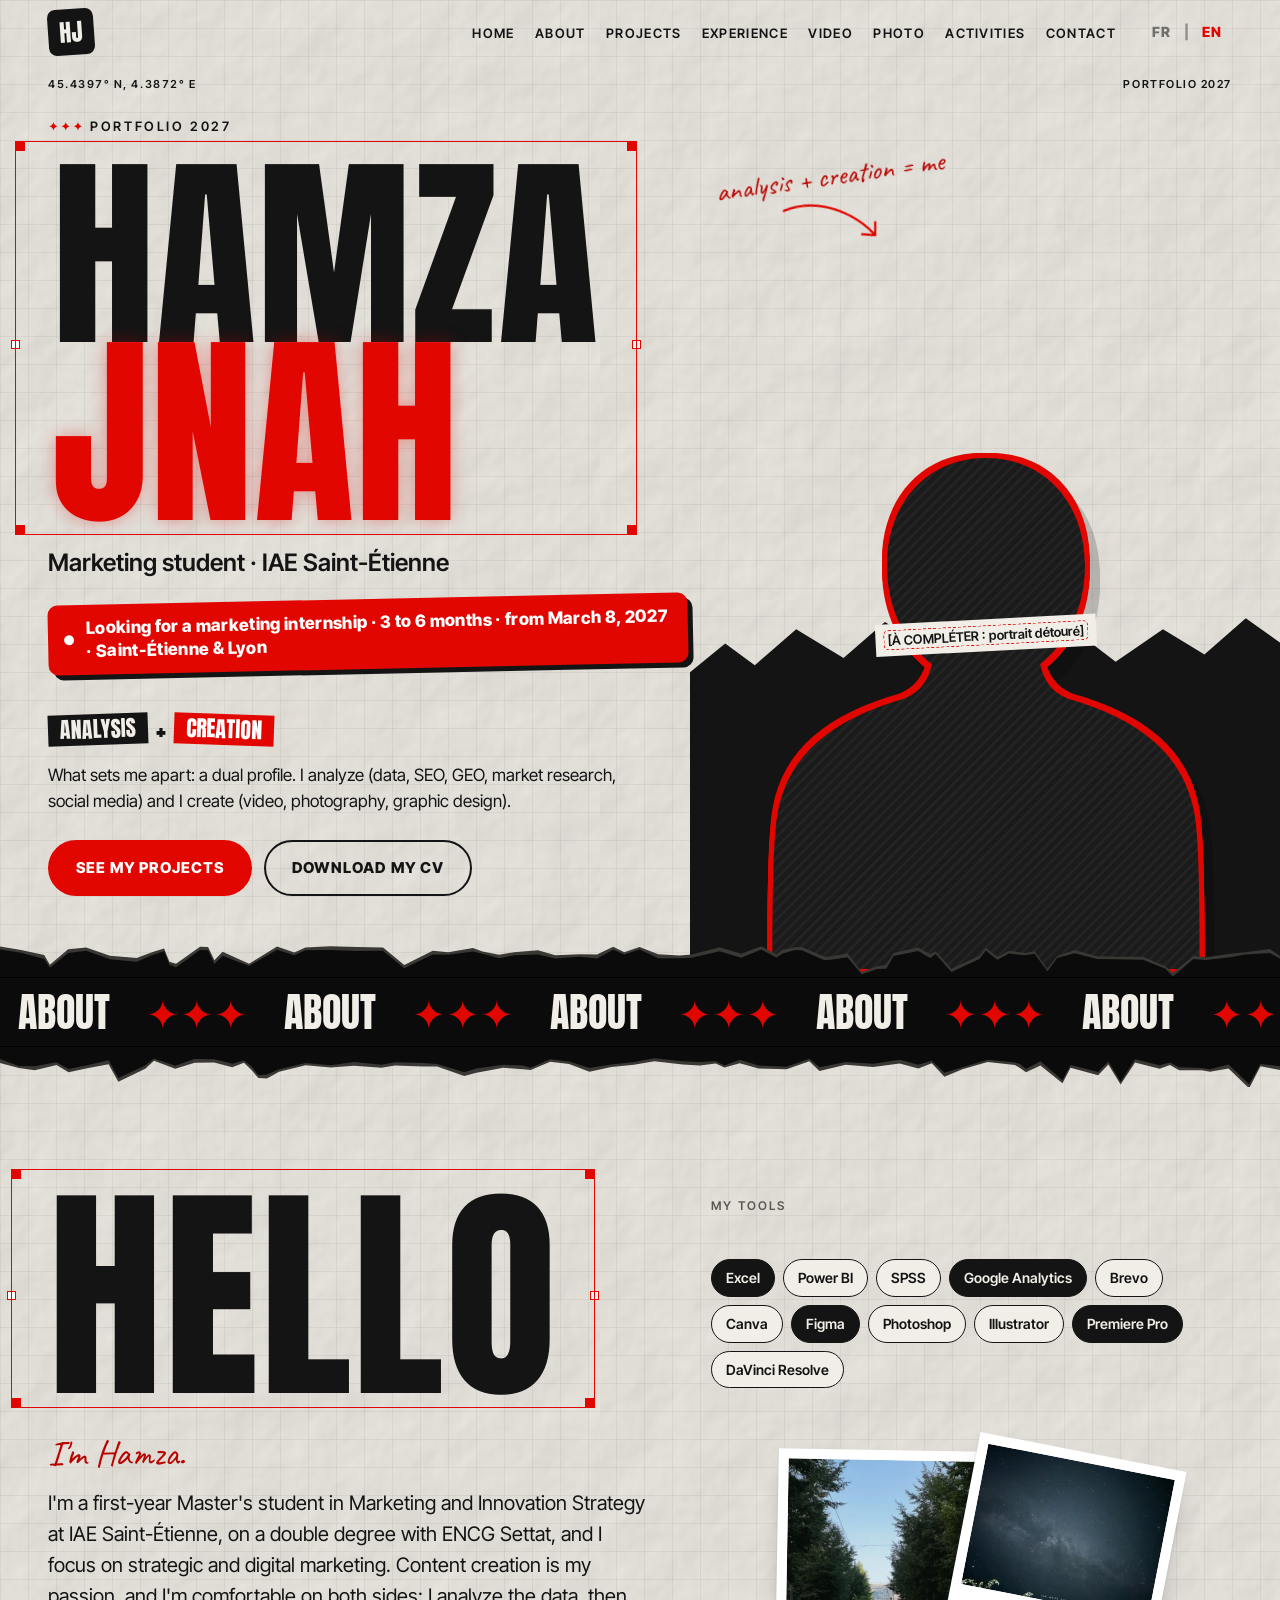
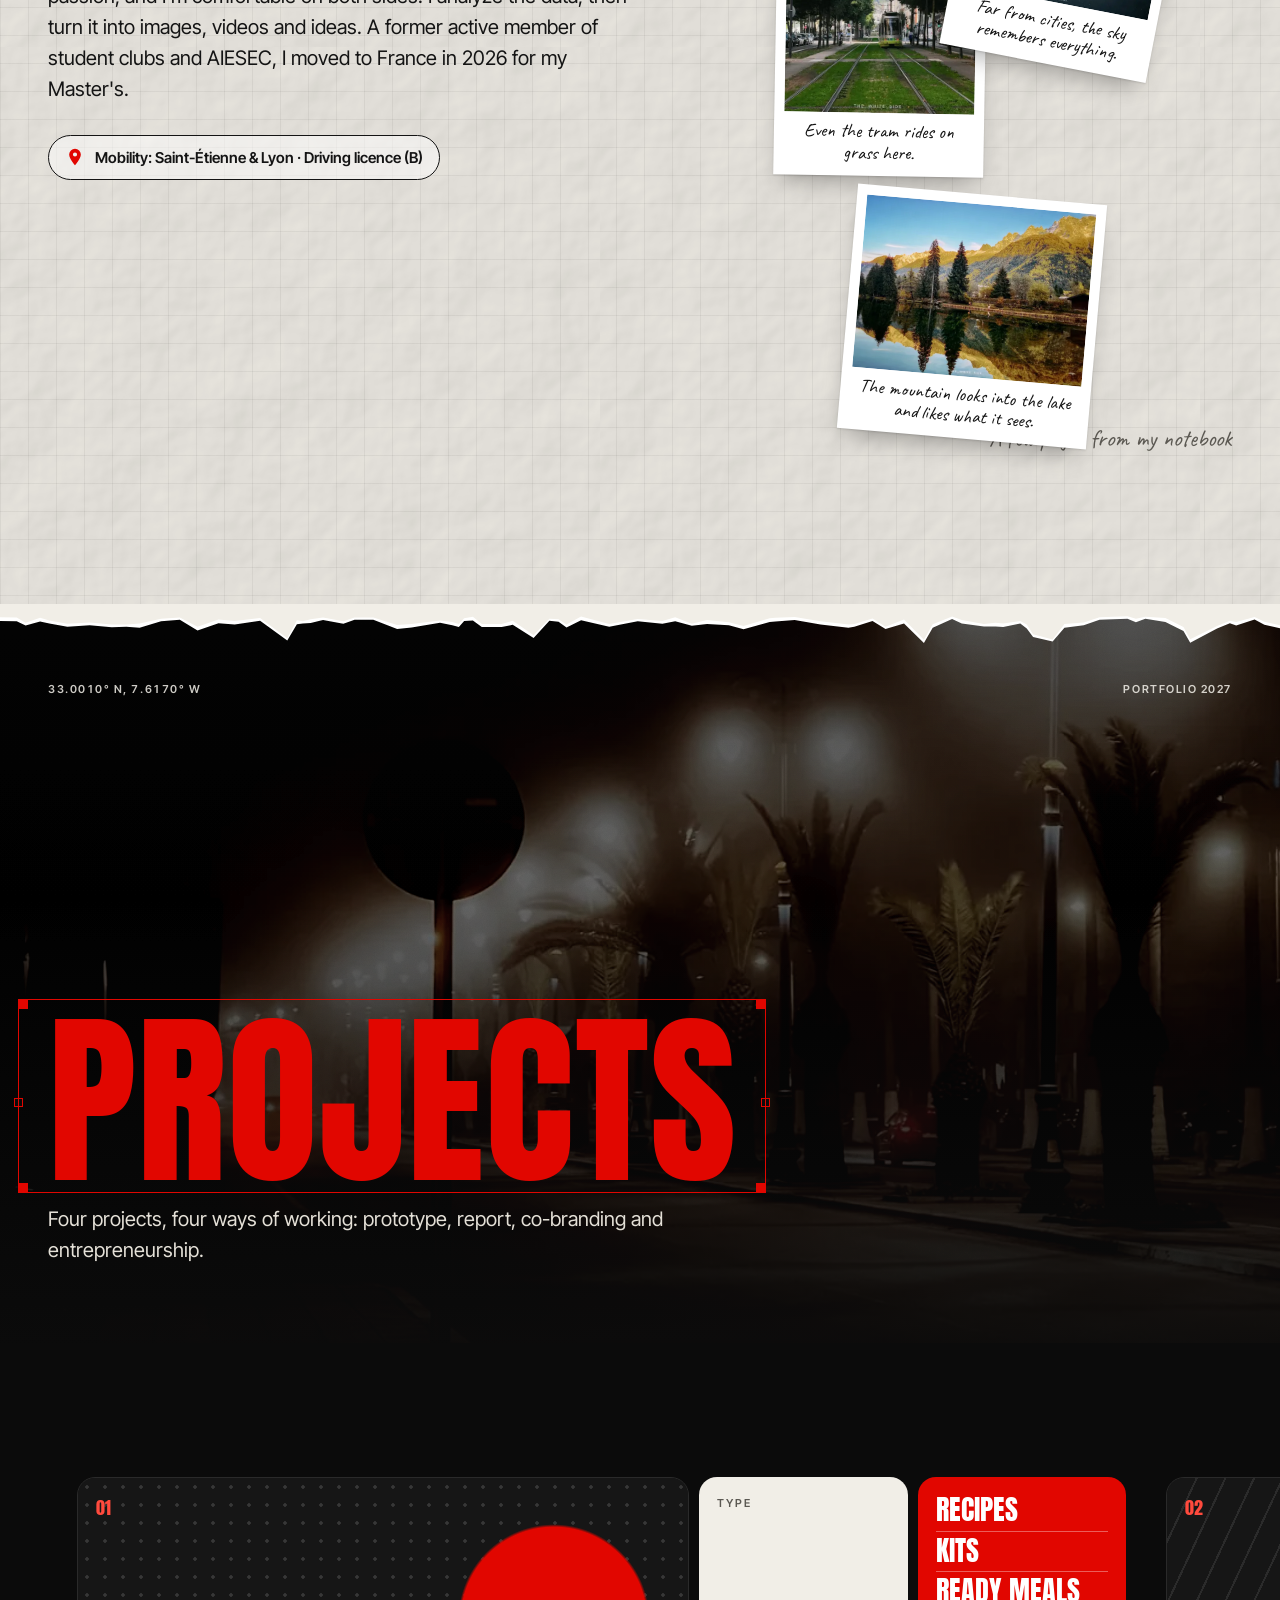
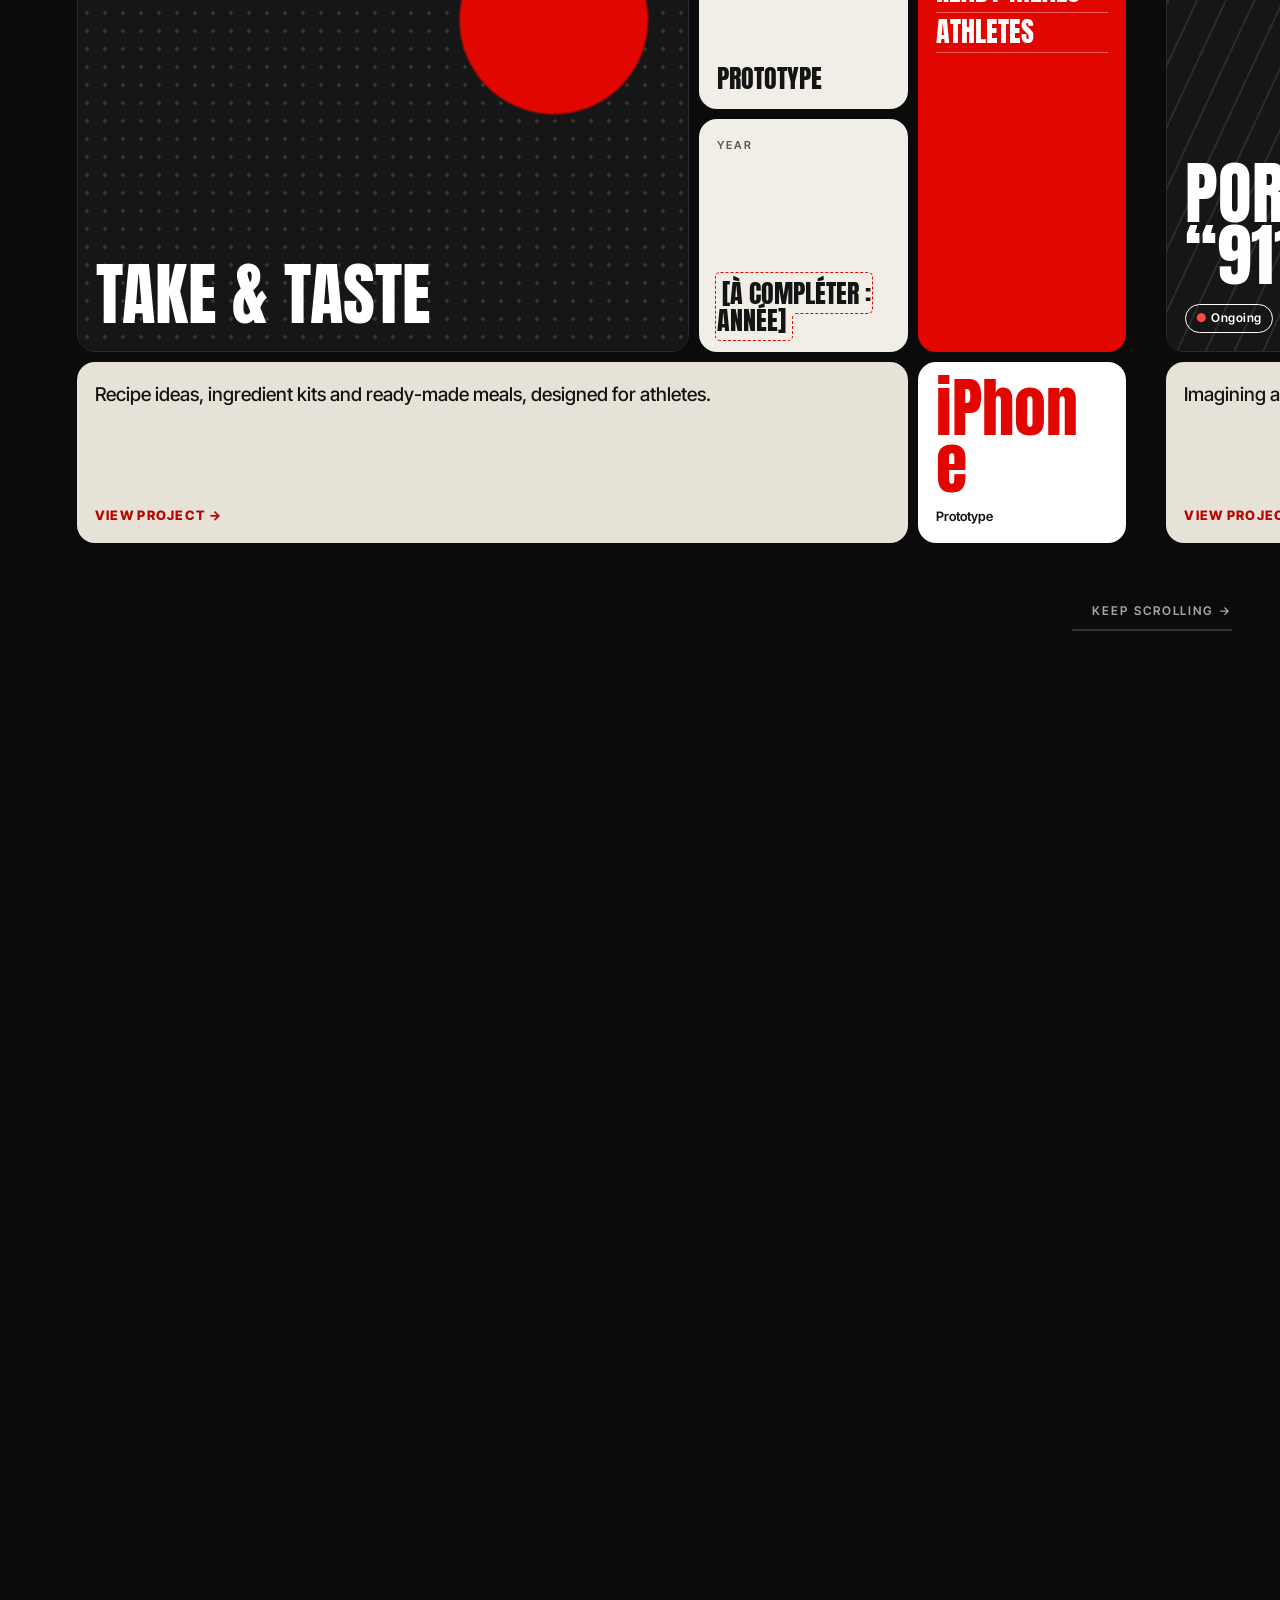
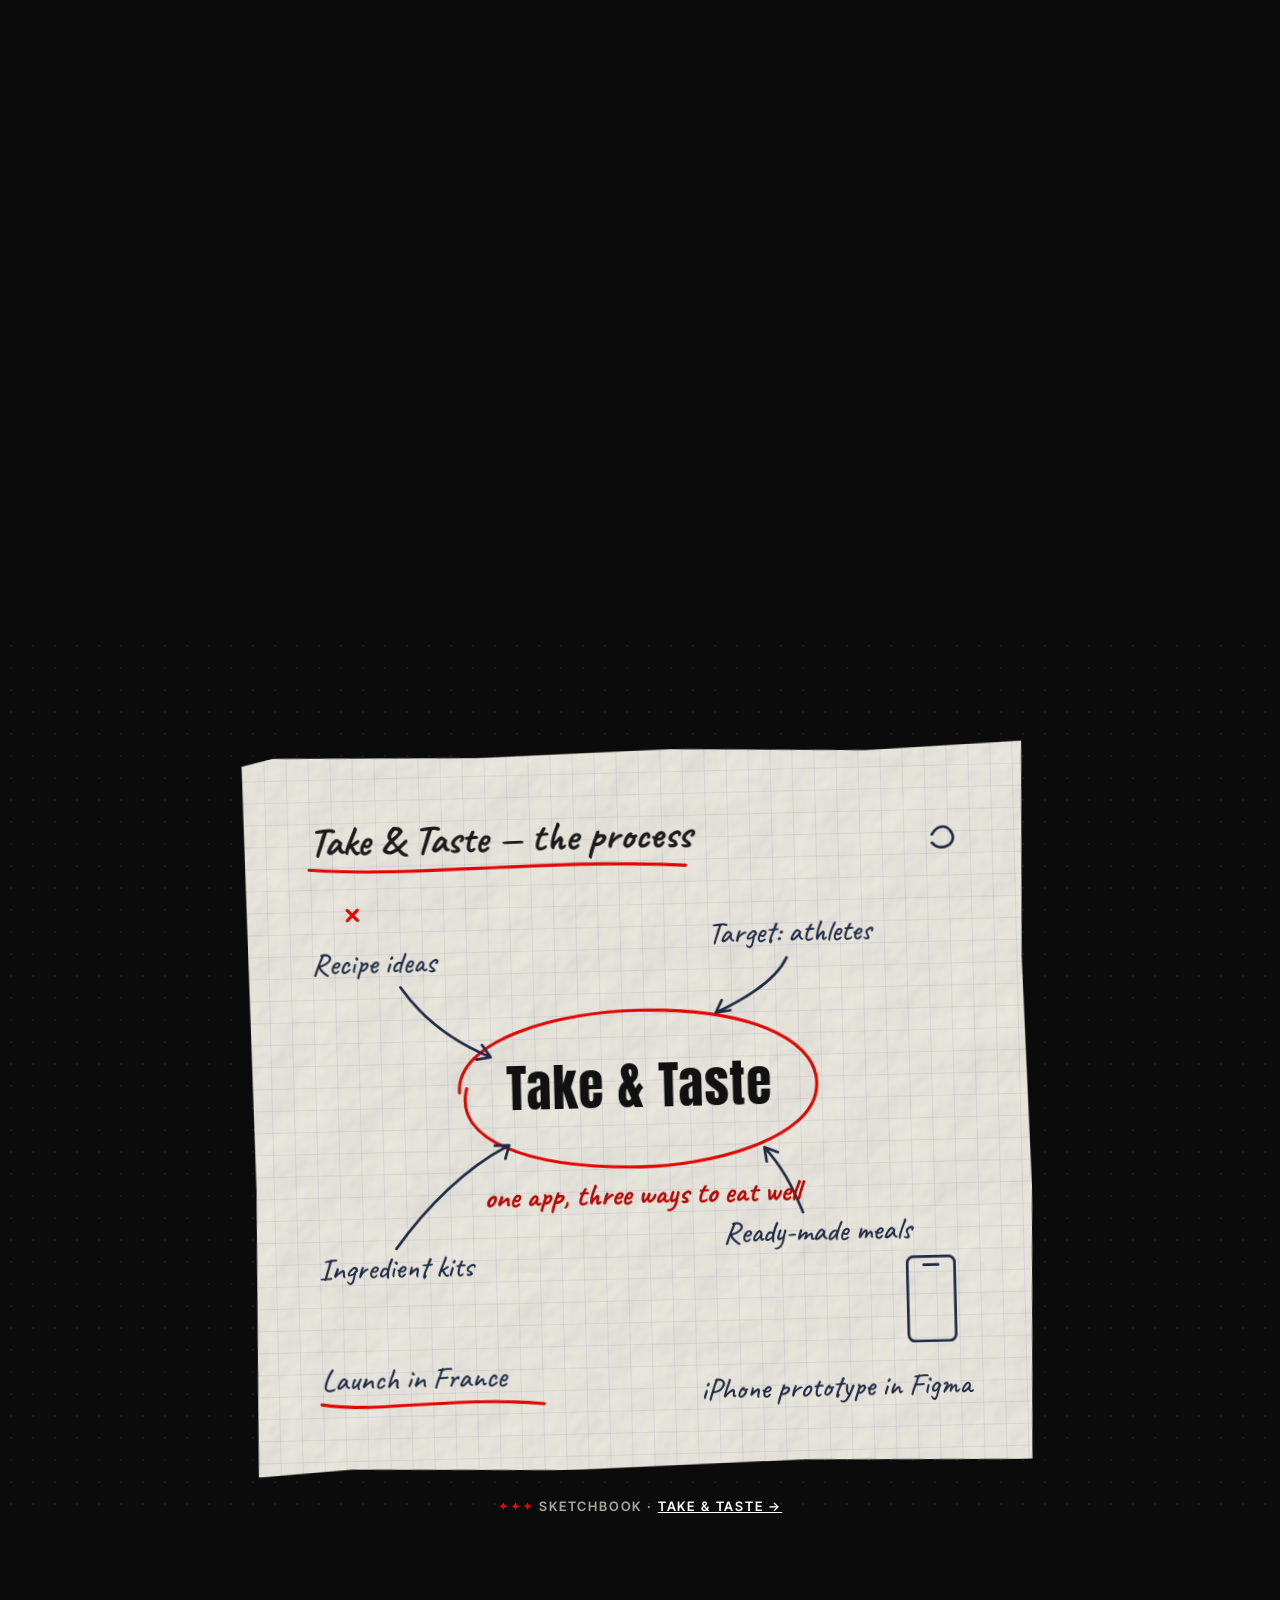
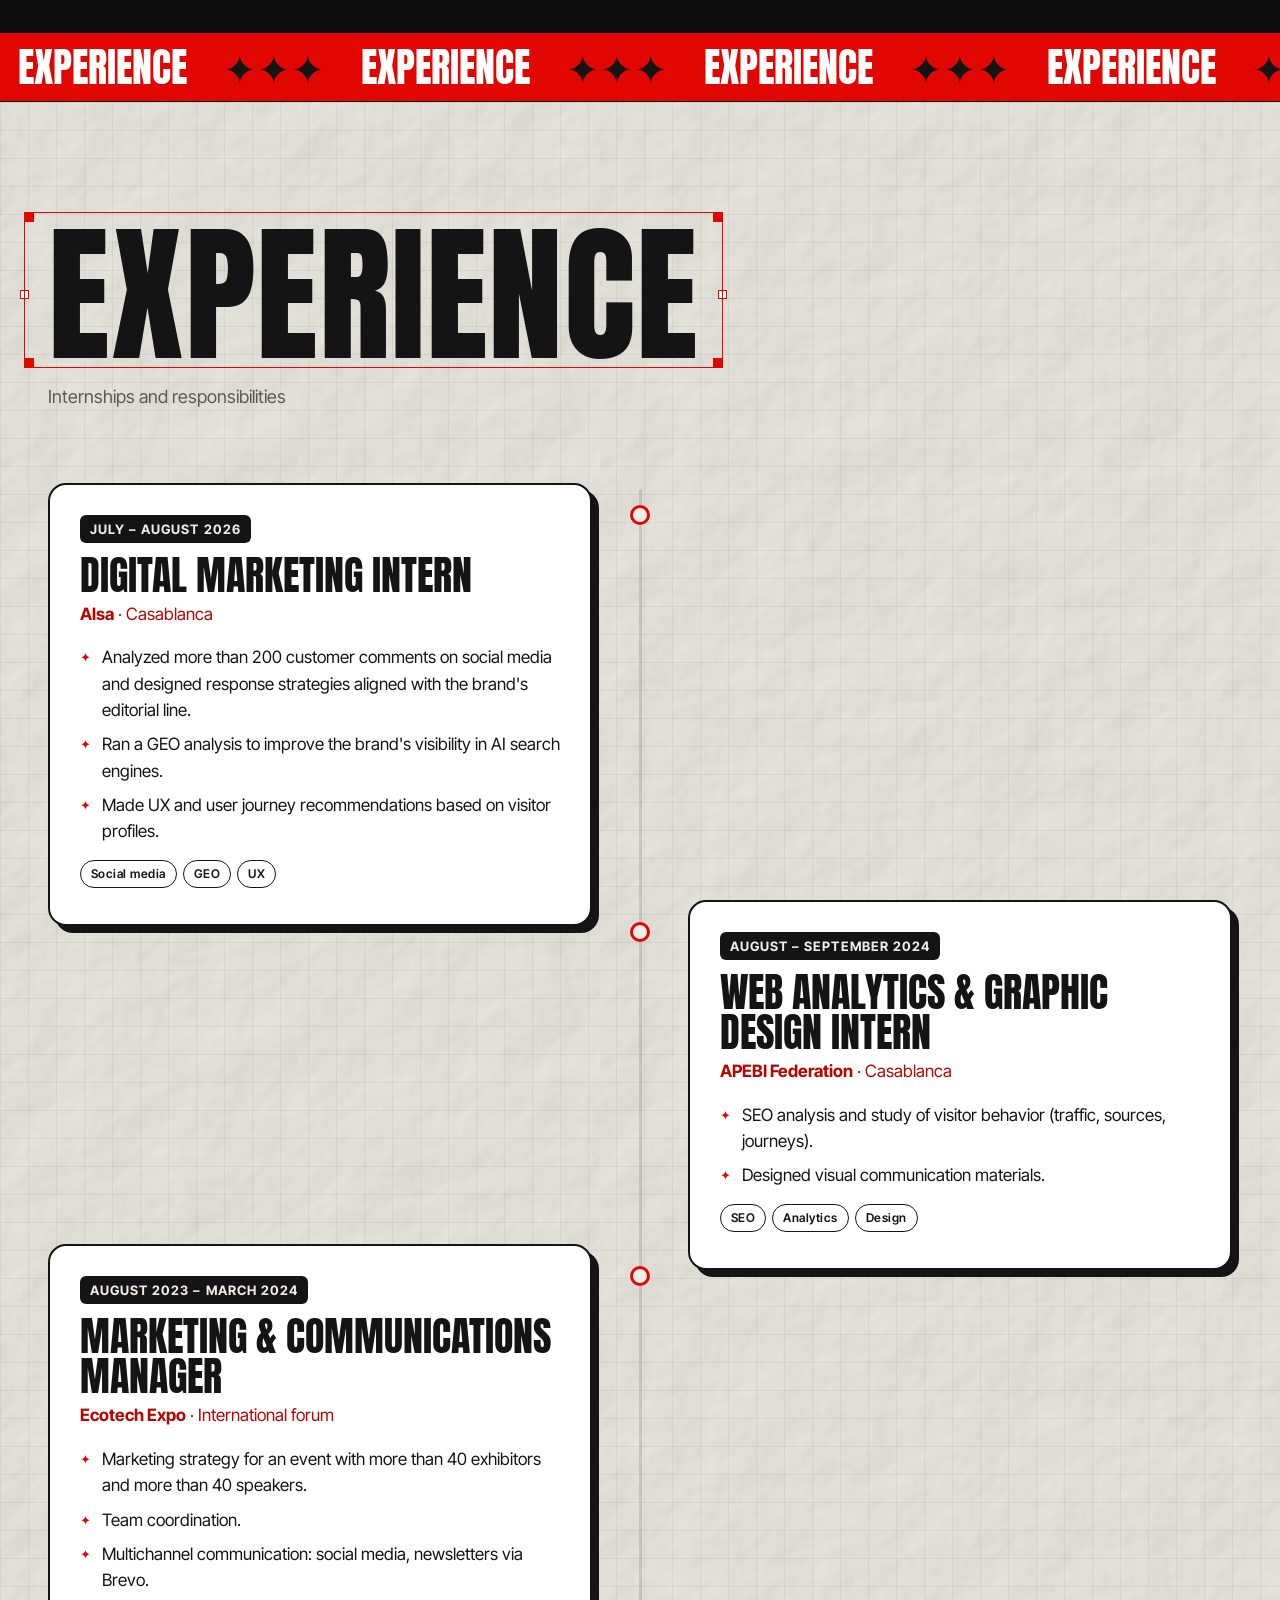
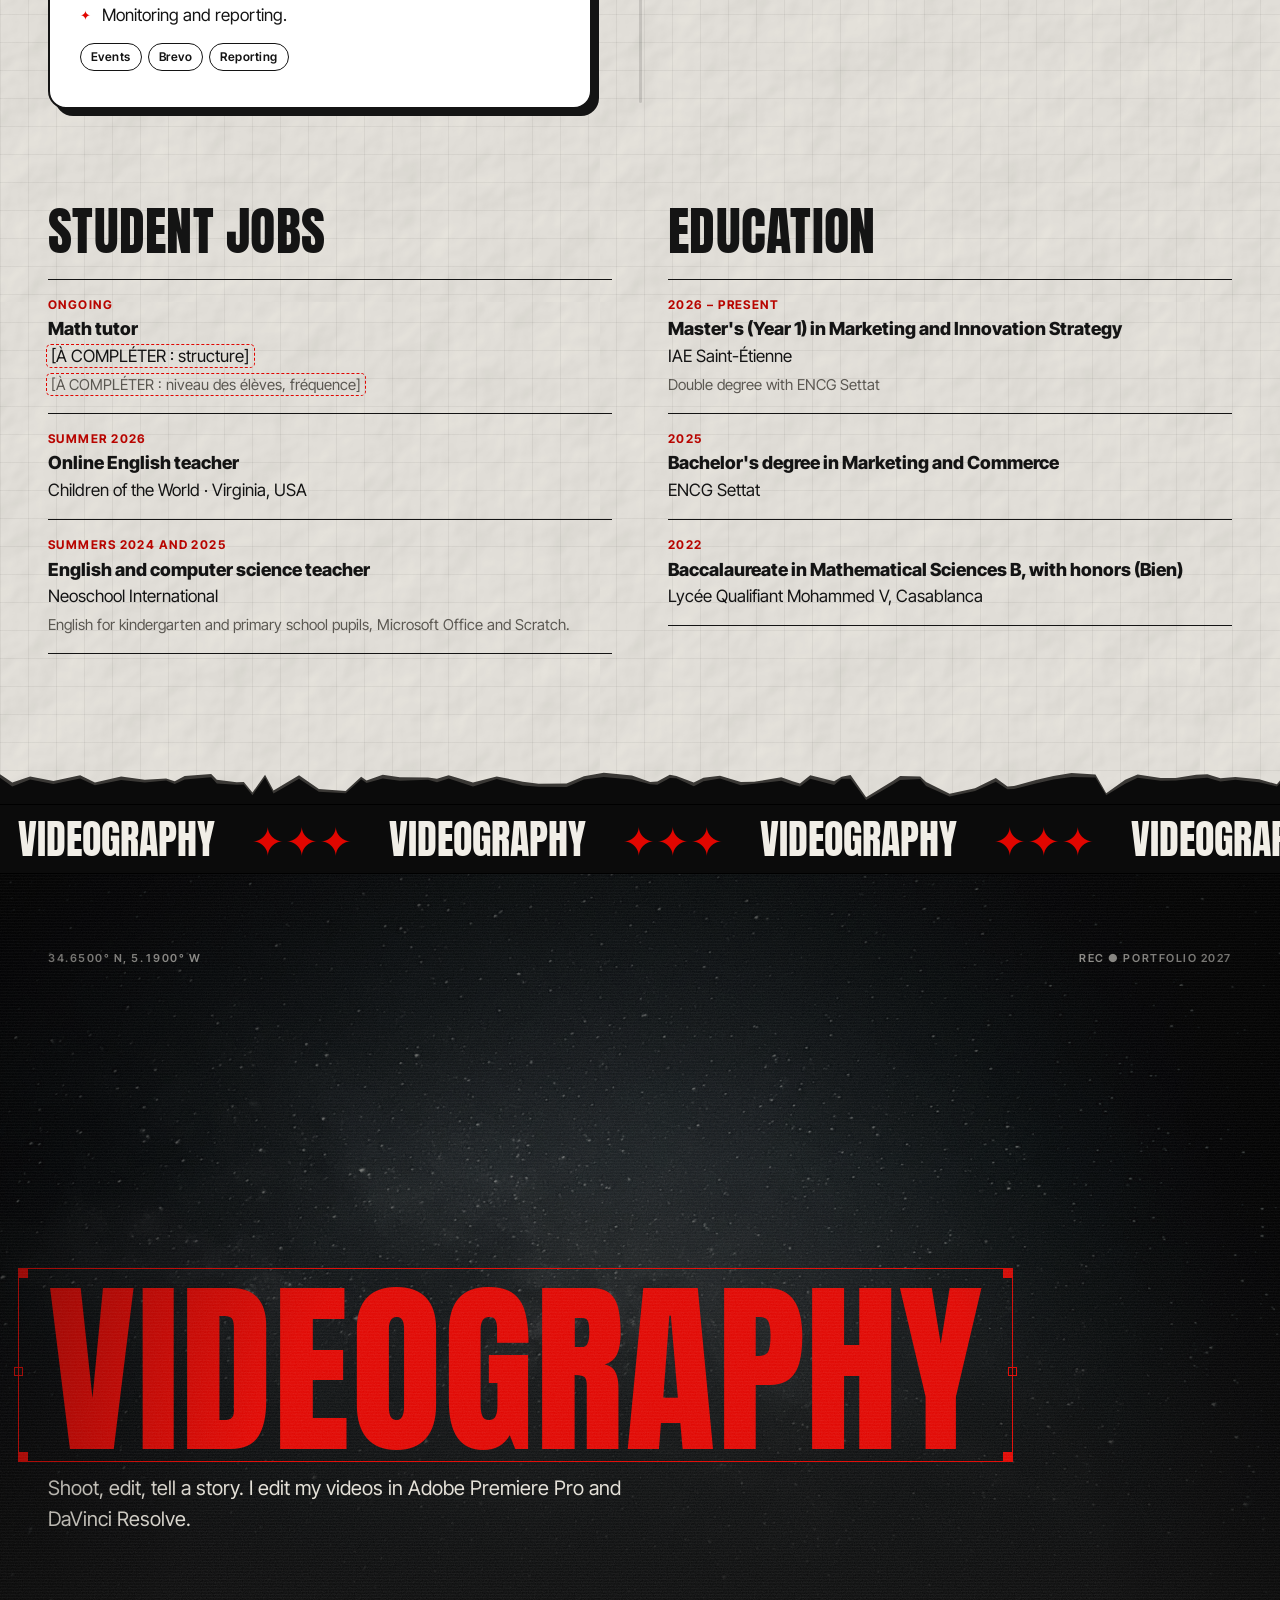
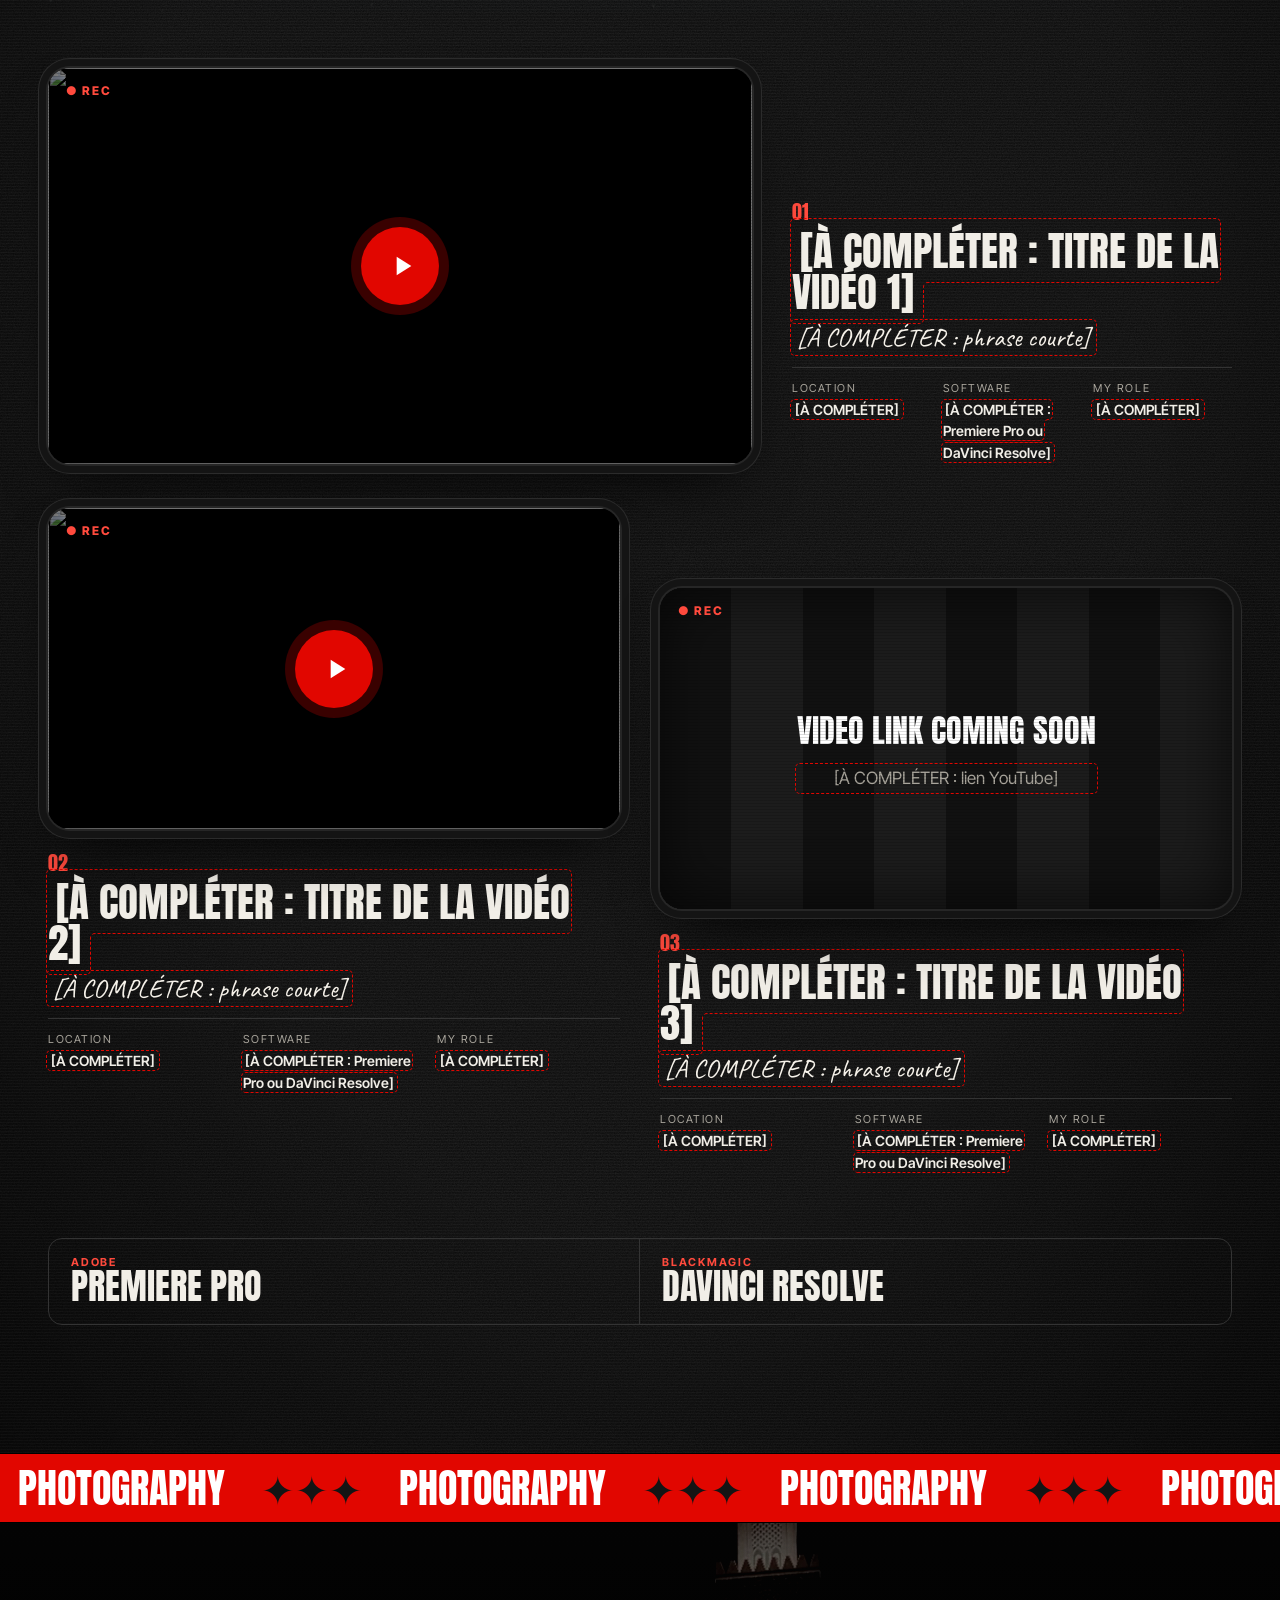
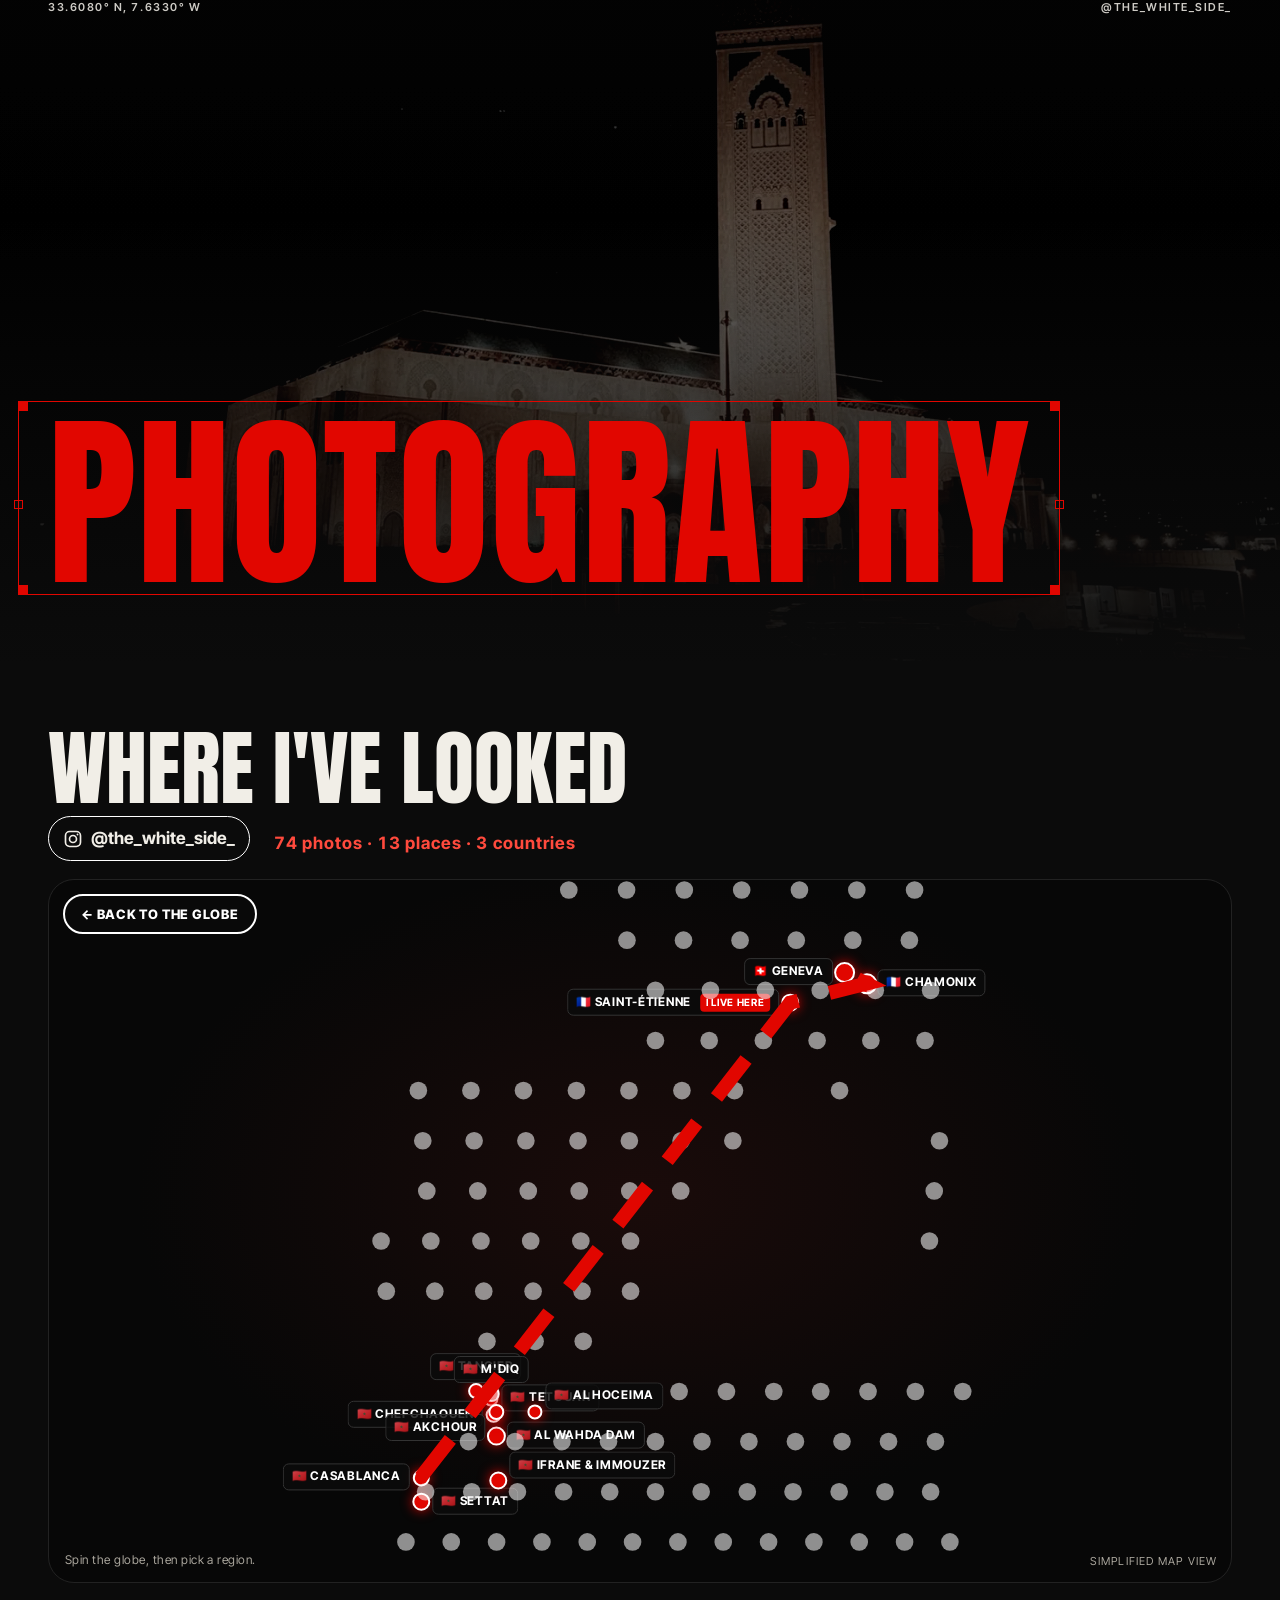
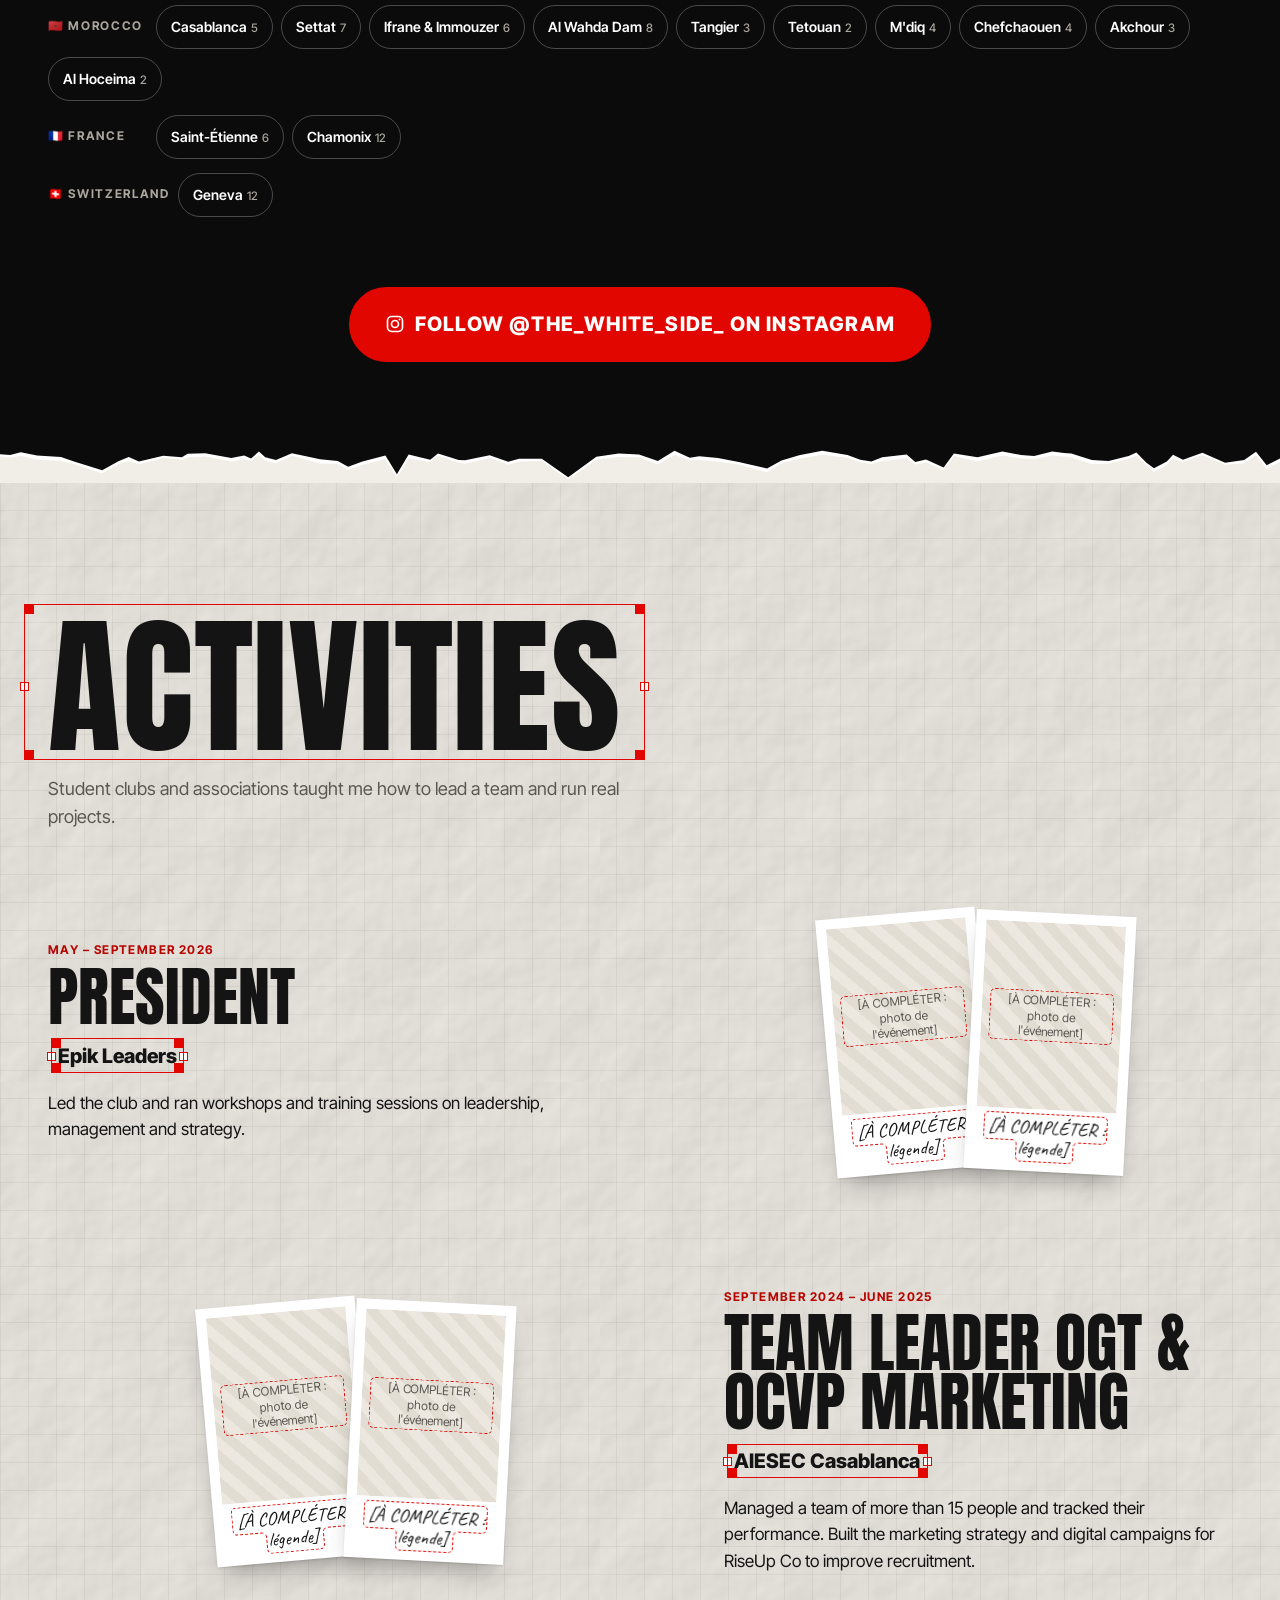
==== index.html @ 7cb41791 "Construit le site : accueil, sections, globe 3D, pages projets, 404 - index.html (une page) + projet" ====
<!doctype html>
<html lang="fr" class="no-js">
<head>
  <meta charset="utf-8">
  <meta name="viewport" content="width=device-width, initial-scale=1, viewport-fit=cover">
  <title>Hamza Jnah — Étudiant en marketing · Portfolio 2027</title>
  <meta name="description" content="Portfolio de Hamza Jnah, étudiant en Master 1 Marketing et Stratégie d'Innovation à l'IAE Saint-Étienne. Recherche un stage en marketing de 3 à 6 mois dès le 8 mars 2027, à Saint-Étienne ou Lyon.">
  <meta name="author" content="Hamza Jnah">
  <meta name="theme-color" content="#0b0b0b">
  <link rel="canonical" href="https://jnah-hamza.github.io/">
  <link rel="alternate" hreflang="fr" href="https://jnah-hamza.github.io/">
  <link rel="alternate" hreflang="en" href="https://jnah-hamza.github.io/">

  <meta property="og:type" content="website">
  <meta property="og:site_name" content="Hamza Jnah · Portfolio">
  <meta property="og:title" content="Hamza Jnah — Étudiant en marketing · Portfolio 2027">
  <meta property="og:description" content="Analyse + création. Recherche un stage en marketing de 3 à 6 mois dès le 8 mars 2027 · Saint-Étienne & Lyon.">
  <meta property="og:url" content="https://jnah-hamza.github.io/">
  <meta property="og:image" content="https://jnah-hamza.github.io/assets/img/og-image.jpg">
  <meta property="og:image:width" content="1200">
  <meta property="og:image:height" content="630">
  <meta property="og:image:alt" content="Hamza Jnah — Portfolio 2027">
  <meta property="og:locale" content="fr_FR">
  <meta property="og:locale:alternate" content="en_US">
  <meta name="twitter:card" content="summary_large_image">

  <link rel="icon" href="assets/img/favicon.svg" type="image/svg+xml">
  <link rel="icon" href="assets/img/favicon-32.png" sizes="32x32" type="image/png">
  <link rel="apple-touch-icon" href="assets/img/apple-touch-icon.png">

  <link rel="preconnect" href="https://fonts.googleapis.com">
  <link rel="preconnect" href="https://fonts.gstatic.com" crossorigin>
  <link href="https://fonts.googleapis.com/css2?family=Anton&family=Caveat:wght@500;700&family=Inter+Tight:ital,wght@0,400;0,500;0,600;0,800;1,400&display=swap" rel="stylesheet">
  <link rel="stylesheet" href="assets/css/style.css">

  <script type="importmap">
  {
    "imports": {
      "three": "https://cdn.jsdelivr.net/npm/three@0.160.0/build/three.module.js",
      "three/addons/": "https://cdn.jsdelivr.net/npm/three@0.160.0/examples/jsm/"
    }
  }
  </script>
  <script>
    document.documentElement.classList.replace('no-js', 'js');
    try {
      if (!sessionStorage.getItem('hj-intro') && !matchMedia('(prefers-reduced-motion: reduce)').matches) document.documentElement.classList.add('show-intro');
    } catch (e) {}
  </script>
  <script type="application/ld+json">
  {
    "@context": "https://schema.org",
    "@type": "Person",
    "name": "Hamza Jnah",
    "jobTitle": "Étudiant en marketing",
    "email": "mailto:jnah.hamza.pro@gmail.com",
    "url": "https://jnah-hamza.github.io/",
    "address": { "@type": "PostalAddress", "addressLocality": "Saint-Étienne", "addressCountry": "FR" },
    "alumniOf": ["ENCG Settat"],
    "affiliation": "IAE Saint-Étienne",
    "sameAs": ["https://www.linkedin.com/in/hamza-jnah", "https://www.instagram.com/the_white_side_/"]
  }
  </script>
</head>
<body>
  <a class="skip-link" href="#main" data-i18n="common.skip">Aller au contenu</a>

  <!-- ÉCRAN D'INTRO -->
  <div class="intro" id="intro" aria-hidden="true">
    <canvas class="intro__canvas" id="intro-canvas"></canvas>
    <div class="intro__fallback">HJ</div>
    <div class="intro__meta"><span>45.4397° N, 4.3872° E</span><span>Portfolio 2027</span></div>
    <button class="intro__skip" type="button" data-i18n="common.skip_intro">Passer</button>
  </div>

  <div class="cursor" aria-hidden="true"><span class="cursor__dot"></span></div>

  <!-- EN-TÊTE -->
  <header class="header" id="header">
    <a class="logo" href="#accueil" aria-label="Hamza Jnah — accueil"><span>HJ</span></a>
    <nav class="nav" aria-label="Navigation principale">
      <ul>
        <li><a href="#accueil" data-i18n="nav.home">Accueil</a></li>
        <li><a href="#a-propos" data-i18n="nav.about">À propos</a></li>
        <li><a href="#projets" data-i18n="nav.projects">Projets</a></li>
        <li><a href="#experiences" data-i18n="nav.experience">Expériences</a></li>
        <li><a href="#video" data-i18n="nav.video">Vidéo</a></li>
        <li><a href="#photo" data-i18n="nav.photo">Photo</a></li>
        <li><a href="#parascolaire" data-i18n="nav.extra">Parascolaire</a></li>
        <li><a href="#contact" data-i18n="nav.contact">Contact</a></li>
      </ul>
    </nav>
    <div class="lang-switch" role="group" data-i18n-attr="aria-label:common.lang_label" aria-label="Choisir la langue">
      <button type="button" data-lang="fr" aria-pressed="true">FR</button><span aria-hidden="true">|</span><button type="button" data-lang="en" aria-pressed="false">EN</button>
    </div>
    <button class="burger" type="button" aria-expanded="false" aria-controls="menu" data-i18n-attr="aria-label:common.menu" aria-label="Menu">
      <span></span><span></span>
    </button>
  </header>

  <!-- MENU PLEIN ÉCRAN (TÉLÉPHONE) -->
  <div class="menu" id="menu" hidden>
    <nav aria-label="Menu mobile">
      <ol>
        <li><a href="#accueil" data-i18n="nav.home">Accueil</a></li>
        <li><a href="#a-propos" data-i18n="nav.about">À propos</a></li>
        <li><a href="#projets" data-i18n="nav.projects">Projets</a></li>
        <li><a href="#experiences" data-i18n="nav.experience">Expériences</a></li>
        <li><a href="#video" data-i18n="nav.video">Vidéo</a></li>
        <li><a href="#photo" data-i18n="nav.photo">Photo</a></li>
        <li><a href="#parascolaire" data-i18n="nav.extra">Parascolaire</a></li>
        <li><a href="#contact" data-i18n="nav.contact">Contact</a></li>
      </ol>
    </nav>
    <div class="menu__foot">
      <div class="lang-switch lang-switch--big" role="group" data-i18n-attr="aria-label:common.lang_label" aria-label="Choisir la langue">
        <button type="button" data-lang="fr" aria-pressed="true">FR</button><span aria-hidden="true">|</span><button type="button" data-lang="en" aria-pressed="false">EN</button>
      </div>
      <p class="coords">45.4397° N, 4.3872° E</p>
    </div>
  </div>

  <main id="main">

    <!-- 6.1 ACCUEIL -->
    <section class="hero paper" id="accueil">
      <span class="corner corner--tl coords">45.4397° N, 4.3872° E</span>
      <span class="corner corner--tr" data-i18n="hero.kicker">Portfolio 2027</span>
      <div class="hero__inner">
        <div class="hero__text">
          <p class="hero__kicker"><span class="star">✦✦✦</span> <span data-i18n="hero.kicker">Portfolio 2027</span></p>
          <h1 class="hero__title sel" aria-label="Hamza Jnah">
            <span class="neon" aria-hidden="true">HAMZA</span>
            <span class="neon neon--2" aria-hidden="true">JNAH</span>
            <i class="sel__h" aria-hidden="true"></i><i class="sel__h" aria-hidden="true"></i>
          </h1>
          <p class="hero__subtitle" data-i18n="hero.subtitle">Étudiant en marketing · IAE Saint-Étienne</p>
          <p class="badge" data-i18n="hero.badge">Recherche un stage en marketing · 3 à 6 mois · dès le 8 mars 2027 · Saint-Étienne &amp; Lyon</p>
          <p class="hero__pitch">
            <span class="hero__tags"><span class="tag tag--black" data-i18n="hero.tag_analyse">Analyse</span><span class="plus" aria-hidden="true">+</span><span class="tag tag--red" data-i18n="hero.tag_creation">Création</span></span>
            <span data-i18n="hero.pitch">Mon atout : un double profil. J'analyse (données, SEO, GEO, études de marché, réseaux sociaux) et je crée (vidéo, photo, design graphique).</span>
          </p>
          <div class="hero__cta">
            <a class="btn btn--red" href="#projets" data-i18n="hero.cta_projects">Voir mes projets</a>
            <a class="btn btn--outline" href="assets/docs/cv-hamza-jnah.pdf" download data-i18n="hero.cta_cv">Télécharger mon CV</a>
          </div>
        </div>
        <div class="hero__portrait" data-parallax="0.08">
          <div class="portrait">
            <img class="portrait__img" src="assets/img/portrait.png" alt="Portrait de Hamza Jnah" data-i18n-attr="alt:hero.portrait_alt" width="900" height="1100" fetchpriority="high"
                 onerror="this.onerror=null;this.src='assets/img/portrait-placeholder.svg';this.closest('.portrait').classList.add('is-placeholder')">
            <p class="portrait__todo" data-i18n="hero.portrait_todo">[À COMPLÉTER : portrait détouré]</p>
          </div>
          <p class="hand hand--hero" aria-hidden="true"><span data-i18n="about.note">analyse + création = moi</span>
            <svg viewBox="0 0 120 60" class="draw"><path d="M5 10 C 40 0, 80 20, 100 50 M100 50 l-14 -3 M100 50 l2 -14"/></svg>
          </p>
        </div>
      </div>
      <div class="torn torn--bottom" data-color="black" data-seed="3"></div>
    </section>

    <div class="marquee" aria-hidden="true"><div class="marquee__track" data-marquee="marquee.about"></div></div>

    <!-- 6.2 À PROPOS -->
    <section class="about paper" id="a-propos">
      <div class="torn torn--top" data-color="black" data-seed="7"></div>
      <div class="wrap about__grid">
        <div class="about__text">
          <h2 class="h-giant sel reveal-letters" data-i18n="about.title">Hello</h2>
          <p class="about__lead" data-i18n="about.lead">Je suis Hamza.</p>
          <p class="about__body" data-i18n="about.text"></p>
          <p class="mobility"><svg aria-hidden="true" viewBox="0 0 24 24"><path d="M12 2a7 7 0 0 0-7 7c0 5 7 13 7 13s7-8 7-13a7 7 0 0 0-7-7zm0 9.5A2.5 2.5 0 1 1 12 6.5a2.5 2.5 0 0 1 0 5z"/></svg><span data-i18n="about.mobility">Mobilité : Saint-Étienne &amp; Lyon · Permis B</span></p>
        </div>
        <div class="about__side">
          <h3 class="label" data-i18n="about.tools_title">Mes outils</h3>
          <ul class="pills" id="about-tools"></ul>
          <div class="polas" id="about-polas"></div>
          <p class="hand" data-i18n="about.polaroids_note">Quelques images de mon carnet</p>
        </div>
      </div>
    </section>

    <!-- 6.3 PROJETS -->
    <section class="projects black" id="projets">
      <div class="torn torn--top" data-color="paper" data-seed="11"></div>
      <div class="opener">
        <div class="opener__bg" data-parallax="0.2" style="background-image:url('assets/img/photos/photo-12-settat-rue-nuit-brouillard.webp')"></div>
        <span class="corner corner--tl coords">33.0010° N, 7.6170° W</span>
        <span class="corner corner--tr">Portfolio 2027</span>
        <h2 class="opener__title sel reveal-letters" data-i18n="projects.title">Projets</h2>
        <p class="opener__intro" data-i18n="projects.intro"></p>
      </div>
      <div class="hscroll" id="hscroll">
        <div class="hscroll__sticky">
          <div class="hscroll__track" id="projects-track"></div>
          <p class="hscroll__hint" data-i18n="projects.drag">Faites défiler →</p>
        </div>
      </div>

      <!-- Carnet de croquis -->
      <div class="sketch-wrap" id="sketch"></div>
    </section>

    <div class="marquee marquee--red" aria-hidden="true"><div class="marquee__track" data-marquee="marquee.experience"></div></div>

    <!-- 6.4 EXPÉRIENCES -->
    <section class="experience paper" id="experiences">
      <div class="wrap">
        <header class="sec-head">
          <h2 class="h-big sel reveal-letters" data-i18n="experience.title">Expériences</h2>
          <p class="sec-head__sub" data-i18n="experience.subtitle"></p>
        </header>
        <ol class="timeline" id="timeline"></ol>
        <div class="exp-cols">
          <div>
            <h3 class="h-mid" data-i18n="experience.jobs_title">Jobs étudiants</h3>
            <ul class="mini-list" id="jobs"></ul>
          </div>
          <div>
            <h3 class="h-mid" data-i18n="experience.edu_title">Formation</h3>
            <ul class="mini-list mini-list--edu" id="education"></ul>
          </div>
        </div>
      </div>
      <div class="torn torn--bottom" data-color="black" data-seed="19"></div>
    </section>

    <div class="marquee" aria-hidden="true"><div class="marquee__track" data-marquee="marquee.video"></div></div>

    <!-- 6.5 VIDÉOGRAPHIE -->
    <section class="video black tv" id="video">
      <div class="opener opener--tv">
        <div class="opener__bg" data-parallax="0.2" style="background-image:url('assets/img/photos/photo-24-al-wahda-voie-lactee.webp')"></div>
        <span class="corner corner--tl coords">34.6500° N, 5.1900° W</span>
        <span class="corner corner--tr">REC ● Portfolio 2027</span>
        <h2 class="opener__title sel reveal-letters" data-i18n="video.title">Vidéographie</h2>
        <p class="opener__intro" data-i18n="video.intro"></p>
      </div>
      <div class="wrap">
        <div class="videos" id="videos"></div>
        <ul class="soft">
          <li><span class="soft__lbl">Adobe</span>Premiere Pro</li>
          <li><span class="soft__lbl">Blackmagic</span>DaVinci Resolve</li>
        </ul>
      </div>
      <div class="tv__grain" aria-hidden="true"></div>
      <div class="tv__lines" aria-hidden="true"></div>
    </section>

    <div class="marquee marquee--red" aria-hidden="true"><div class="marquee__track" data-marquee="marquee.photo"></div></div>

    <!-- 6.6 PHOTOGRAPHIE -->
    <section class="photo black" id="photo">
      <div class="opener">
        <div class="opener__bg" data-parallax="0.2" style="background-image:url('assets/img/photos/photo-02-casablanca-mosquee-hassan2-nuit.webp')"></div>
        <span class="corner corner--tl coords">33.6080° N, 7.6330° W</span>
        <span class="corner corner--tr">@the_white_side_</span>
        <h2 class="opener__title sel reveal-letters" data-i18n="photo.title">Photographie</h2>
      </div>

      <div class="globe-sec" id="globe-sec">
        <header class="globe-head">
          <h3 class="globe-head__title" data-i18n="photo.globe_title">Où j'ai posé mon regard</h3>
          <a class="insta-link" href="https://www.instagram.com/the_white_side_/" target="_blank" rel="noopener">
            <svg aria-hidden="true" viewBox="0 0 24 24"><rect x="3" y="3" width="18" height="18" rx="5"/><circle cx="12" cy="12" r="4.2"/><circle cx="17.4" cy="6.6" r="1.1" class="fill"/></svg>
            <span>@the_white_side_</span><span class="sr-only" data-i18n="common.new_tab">(s'ouvre dans un nouvel onglet)</span>
          </a>
          <p class="globe-head__count" id="photo-count">75 photos · 13 lieux · 3 pays</p>
        </header>

        <div class="globe-stage" id="globe-stage">
          <div class="globe-view" id="globe-view">
            <canvas id="globe-canvas" aria-hidden="true"></canvas>
            <div class="globe-labels" id="globe-labels"></div>
            <div class="flatmap" id="flatmap" hidden></div>
            <p class="globe-loading" id="globe-loading" data-i18n="photo.loading">Chargement du globe…</p>
            <p class="globe-hint" data-i18n="photo.hint">Faites tourner le globe, puis choisissez une région.</p>
            <button class="globe-back btn btn--small" id="globe-back" type="button" hidden data-i18n="photo.back">← Retour au globe</button>
          </div>
          <aside class="place-panel" id="place-panel" hidden aria-live="polite"></aside>
        </div>

        <nav class="place-pills" id="place-pills" data-i18n-attr="aria-label:photo.choose" aria-label="Choisir un lieu"></nav>

        <div class="follow">
          <a class="btn btn--red btn--huge" href="https://www.instagram.com/the_white_side_/" target="_blank" rel="noopener">
            <svg aria-hidden="true" viewBox="0 0 24 24"><rect x="3" y="3" width="18" height="18" rx="5"/><circle cx="12" cy="12" r="4.2"/><circle cx="17.4" cy="6.6" r="1.1" class="fill"/></svg>
            <span data-i18n="photo.follow">Suivre @the_white_side_ sur Instagram</span><span class="sr-only" data-i18n="common.new_tab"></span>
          </a>
        </div>
      </div>
      <div class="torn torn--bottom" data-color="paper" data-seed="23"></div>
    </section>

    <!-- 6.7 PARASCOLAIRE -->
    <section class="extra paper" id="parascolaire">
      <div class="wrap">
        <header class="sec-head">
          <h2 class="h-big sel reveal-letters" data-i18n="extra.title">Parascolaire</h2>
          <p class="sec-head__sub" data-i18n="extra.intro"></p>
        </header>
        <div class="extra-list" id="extra-list"></div>
      </div>
    </section>

    <div class="marquee" aria-hidden="true"><div class="marquee__track" data-marquee="marquee.skills"></div></div>

    <!-- 6.8 COMPÉTENCES -->
    <section class="skills paper" id="competences">
      <div class="wrap">
        <header class="sec-head">
          <h2 class="h-big sel reveal-letters" data-i18n="skills.title">Compétences</h2>
        </header>
        <div class="skill-groups" id="skill-groups"></div>
        <h3 class="h-mid" data-i18n="skills.tools_title">Outils</h3>
        <ul class="tool-grid" id="tool-grid"></ul>
        <h3 class="h-mid" data-i18n="skills.languages_title">Langues</h3>
        <ul class="langs" id="langs"></ul>
      </div>
      <div class="torn torn--bottom" data-color="black" data-seed="31"></div>
    </section>

    <!-- 6.9 CONTACT -->
    <section class="contact black" id="contact">
      <div class="wrap">
        <h2 class="h-giant h-giant--red reveal-letters" data-i18n="contact.title">Travaillons ensemble</h2>
        <p class="contact__intro" data-i18n="contact.intro"></p>
        <div class="contact__grid">
          <ul class="contact__list">
            <li>
              <span class="label" data-i18n="contact.email">E-mail</span>
              <span class="contact__row">
                <a href="mailto:jnah.hamza.pro@gmail.com" class="contact__big">jnah.hamza.pro@gmail.com</a>
                <button class="btn btn--small btn--ghost" type="button" id="copy-email" data-copy="jnah.hamza.pro@gmail.com" data-i18n="contact.copy">Copier</button>
              </span>
            </li>
            <li>
              <span class="label" data-i18n="contact.phone">Téléphone</span>
              <a href="tel:+33745749180" class="contact__big">+33 7 45 74 91 80</a>
            </li>
            <li>
              <span class="label">LinkedIn</span>
              <a href="https://www.linkedin.com/in/hamza-jnah" class="contact__big" target="_blank" rel="noopener">linkedin.com/in/hamza-jnah<span class="sr-only" data-i18n="common.new_tab"></span></a>
            </li>
            <li>
              <span class="label">Instagram</span>
              <a href="https://www.instagram.com/the_white_side_/" class="contact__big" target="_blank" rel="noopener">@the_white_side_<span class="sr-only" data-i18n="common.new_tab"></span></a>
            </li>
          </ul>
          <form class="form" id="contact-form" novalidate>
            <h3 class="h-mid" data-i18n="contact.form_title">Envoyer un message</h3>
            <label><span data-i18n="contact.name">Votre nom</span><input name="name" type="text" autocomplete="name" required></label>
            <label><span data-i18n="contact.mail">Votre e-mail</span><input name="email" type="email" autocomplete="email" required></label>
            <label><span data-i18n="contact.company">Entreprise (facultatif)</span><input name="company" type="text" autocomplete="organization"></label>
            <label><span data-i18n="contact.message">Votre message</span><textarea name="message" rows="5" required></textarea></label>
            <input type="text" name="_gotcha" class="hp" tabindex="-1" autocomplete="off" aria-hidden="true">
            <button class="btn btn--red" type="submit" data-i18n="contact.send">Envoyer</button>
            <p class="form__status" role="status" aria-live="polite"></p>
          </form>
        </div>
      </div>
    </section>
  </main>

  <footer class="footer">
    <p data-i18n="footer.copy">© 2027 Hamza Jnah · Saint-Étienne</p>
    <p class="coords">45.4397° N, 4.3872° E</p>
    <a href="#accueil" data-i18n="footer.top">Haut de page ↑</a>
  </footer>

  <!-- Visionneuse plein écran -->
  <div class="lightbox" id="lightbox" role="dialog" aria-modal="true" hidden>
    <figure class="lightbox__fig">
      <img id="lightbox-img" alt="">
      <figcaption id="lightbox-cap"></figcaption>
    </figure>
    <button class="lightbox__btn lightbox__close" type="button" data-i18n-attr="aria-label:photo.lightbox_close" aria-label="Fermer">×</button>
    <button class="lightbox__btn lightbox__prev" type="button" data-i18n-attr="aria-label:photo.lightbox_prev" aria-label="Photo précédente">←</button>
    <button class="lightbox__btn lightbox__next" type="button" data-i18n-attr="aria-label:photo.lightbox_next" aria-label="Photo suivante">→</button>
    <p class="lightbox__count" id="lightbox-count"></p>
    <a class="lightbox__insta" href="https://www.instagram.com/the_white_side_/" target="_blank" rel="noopener">@the_white_side_</a>
  </div>

  <noscript><p class="noscript">Ce site utilise JavaScript pour afficher les projets et les photos. / This site needs JavaScript to show projects and photos.</p></noscript>

  <script src="assets/js/i18n.js"></script>
  <script src="assets/js/common.js"></script>
  <script src="assets/js/main.js"></script>
  <script type="module" src="assets/js/globe.js"></script>
  <script type="module" src="assets/js/intro.js"></script>
</body>
</html>
---- assets/css/style.css ----
/* =========================================================
   HAMZA JNAH — PORTFOLIO 2027
   Couleurs : noir, blanc cassé, rouge (#E10600) uniquement
   ========================================================= */

:root {
  --black: #0b0b0b;
  --black-2: #161616;
  --ink: #141414;
  --paper: #f1eee7;
  --paper-2: #e7e2d7;
  --white: #ffffff;
  --red: #e10600;
  --red-bright: #ff4a3d; /* rouge plus clair pour les petits textes sur fond noir (contraste) */
  --red-dark: #b80500;   /* rouge plus foncé pour les petits textes sur papier (contraste) */
  --grey: #5b5852;
  --grey-light: #a9a59c;

  --f-title: 'Anton', 'Impact', 'Haettenschweiler', 'Arial Narrow Bold', sans-serif;
  --f-body: 'Inter Tight', system-ui, -apple-system, 'Segoe UI', Roboto, Arial, sans-serif;
  --f-hand: 'Caveat', 'Segoe Print', 'Bradley Hand', cursive;

  --gutter: clamp(16px, 4vw, 48px);
  --header-h: 64px;
  --radius: 18px;
  --ease: cubic-bezier(.2, .8, .2, 1);

  --crumple: url("data:image/svg+xml,%3Csvg xmlns='http://www.w3.org/2000/svg' width='600' height='600'%3E%3Cfilter id='f'%3E%3CfeTurbulence type='fractalNoise' baseFrequency='.012' numOctaves='4' seed='7' stitchTiles='stitch'/%3E%3CfeDiffuseLighting lighting-color='%23fff' surfaceScale='2.2'%3E%3CfeDistantLight azimuth='45' elevation='58'/%3E%3C/feDiffuseLighting%3E%3C/filter%3E%3Crect width='600' height='600' filter='url(%23f)'/%3E%3C/svg%3E");
  --noise: url("data:image/svg+xml,%3Csvg xmlns='http://www.w3.org/2000/svg' width='220' height='220'%3E%3Cfilter id='n'%3E%3CfeTurbulence type='fractalNoise' baseFrequency='.85' numOctaves='3' stitchTiles='stitch'/%3E%3CfeColorMatrix values='0 0 0 0 1 0 0 0 0 1 0 0 0 0 1 0 0 0 .9 0'/%3E%3C/filter%3E%3Crect width='220' height='220' filter='url(%23n)'/%3E%3C/svg%3E");
}

/* ---------- Base ---------- */
*, *::before, *::after { box-sizing: border-box; }
html { overflow-x: clip; -webkit-text-size-adjust: 100%; scroll-padding-top: calc(var(--header-h) + 8px); }
@media (prefers-reduced-motion: no-preference) { html { scroll-behavior: smooth; } }
body {
  margin: 0;
  font-family: var(--f-body);
  font-size: 17px;
  line-height: 1.55;
  color: var(--ink);
  background: var(--paper);
  overflow-x: clip;
  -webkit-font-smoothing: antialiased;
  text-rendering: optimizeLegibility;
}
img, svg, video, iframe { max-width: 100%; display: block; }
img { height: auto; }
a { color: inherit; }
button { font: inherit; color: inherit; cursor: pointer; }
h1, h2, h3, h4 { margin: 0; font-weight: 400; }
p { margin: 0 0 1em; }
ul, ol { margin: 0; padding: 0; list-style: none; }
:focus-visible { outline: 3px solid var(--red); outline-offset: 3px; border-radius: 4px; }
::selection { background: var(--red); color: #fff; }
.sr-only { position: absolute !important; width: 1px; height: 1px; padding: 0; margin: -1px; overflow: hidden; clip: rect(0 0 0 0); white-space: nowrap; border: 0; }
.skip-link { position: fixed; left: 12px; top: -80px; z-index: 300; background: var(--red); color: #fff; padding: 10px 16px; border-radius: 8px; font-weight: 600; text-decoration: none; }
.skip-link:focus { top: 12px; }
.noscript { position: fixed; bottom: 0; left: 0; right: 0; background: var(--red); color: #fff; padding: 12px; text-align: center; z-index: 400; margin: 0; }
html.menu-open, html.lb-open { overflow: hidden; }

mark.todo {
  background: transparent;
  color: inherit;
  outline: 1.5px dashed var(--red);
  outline-offset: 1px;
  padding: 0 .2em;
  border-radius: 3px;
  font-style: normal;
}

.wrap { width: 100%; max-width: 1280px; margin: 0 auto; padding: 0 var(--gutter); }

/* ---------- Fonds ---------- */
.paper {
  position: relative;
  background-color: var(--paper);
  background-image:
    linear-gradient(rgba(20, 20, 20, .055) 1px, transparent 1px),
    linear-gradient(90deg, rgba(20, 20, 20, .055) 1px, transparent 1px),
    var(--crumple);
  background-size: 28px 28px, 28px 28px, 600px 600px;
  background-blend-mode: normal, normal, multiply;
}
.black { position: relative; background: var(--black); color: #f1eee7; }

/* ---------- Bords déchirés ---------- */
.torn { position: absolute; left: 0; right: 0; height: clamp(18px, 3.2vw, 46px); z-index: 3; pointer-events: none; }
.torn svg { width: 100%; height: 100%; }
.torn--top { top: -1px; }
.torn--bottom { bottom: -1px; }
.torn[data-color="black"] .torn__fill { fill: var(--black); }
.torn[data-color="black"] .torn__fiber { fill: #3a3835; }
.torn[data-color="paper"] .torn__fill { fill: var(--paper); }
.torn[data-color="paper"] .torn__fiber { fill: #ffffff; }

/* ---------- Typo ---------- */
.h-giant, .h-big, .h-mid, .opener__title, .hero__title { font-family: var(--f-title); text-transform: uppercase; letter-spacing: .005em; line-height: .86; }
.h-giant { font-size: clamp(64px, 19vw, 230px); }
.h-giant--red { color: var(--red); }
.h-big { font-size: clamp(52px, 12vw, 150px); }
.h-mid { font-size: clamp(30px, 5vw, 52px); line-height: .95; margin: 64px 0 22px; }
.label { display: block; font-size: 12px; font-weight: 600; letter-spacing: .16em; text-transform: uppercase; color: var(--grey); margin-bottom: 10px; }
.black .label { color: var(--grey-light); }
.hand { font-family: var(--f-hand); font-size: 24px; line-height: 1.15; }
.coords { font-size: 11px; letter-spacing: .14em; text-transform: uppercase; font-variant-numeric: tabular-nums; }
.star { color: var(--red); letter-spacing: .1em; }
.sec-head { margin-bottom: clamp(32px, 6vw, 72px); }
.sec-head__sub { max-width: 620px; font-size: 18px; color: var(--grey); margin-top: 18px; }

/* Repères de sélection (comme dans un logiciel de design) */
.sel { position: relative; display: inline-block; }
.sel::after {
  content: '';
  position: absolute;
  inset: -.12em -.16em -.06em;
  pointer-events: none;
  border: 1.5px solid var(--red);
  background:
    linear-gradient(var(--red), var(--red)) top left / 9px 9px no-repeat,
    linear-gradient(var(--red), var(--red)) top right / 9px 9px no-repeat,
    linear-gradient(var(--red), var(--red)) bottom left / 9px 9px no-repeat,
    linear-gradient(var(--red), var(--red)) bottom right / 9px 9px no-repeat;
  transform-origin: center;
}
.sel__h { position: absolute; top: 50%; width: 9px; height: 9px; margin-top: -4px; background: #fff; border: 1.5px solid var(--red); pointer-events: none; }
.sel__h:first-of-type { left: calc(-.16em - 4px); }
.sel__h:last-of-type { right: calc(-.16em - 4px); }
.black .sel__h { background: var(--black); }

/* Lettre par lettre */
.reveal-letters .w { display: inline-block; white-space: nowrap; }
.reveal-letters .l { display: inline-block; }
html.js:not(.reduce) .reveal-letters .l {
  transform: translateY(.5em) rotate(6deg);
  opacity: 0;
  transition: transform .7s var(--ease), opacity .5s;
  transition-delay: calc(var(--i) * 35ms);
}
html.js:not(.reduce) .reveal-letters.is-in .l { transform: none; opacity: 1; }
html.js:not(.reduce) .reveal-letters.sel::after { transform: scale(.94); opacity: 0; transition: transform .6s var(--ease) .4s, opacity .4s .4s; }
html.js:not(.reduce) .reveal-letters.sel.is-in::after { transform: none; opacity: 1; }

/* Apparition au défilement : les éléments bougent mais restent visibles */
html.js:not(.reduce) .rv { transition: transform .9s var(--ease), box-shadow .3s; transition-delay: var(--d, 0ms); }
html.js:not(.reduce) .rv:not(.is-in):not(.polaroid) { transform: translateY(34px); }

/* ---------- Boutons ---------- */
.btn {
  display: inline-flex; align-items: center; justify-content: center; gap: 10px;
  min-height: 52px; padding: 14px 26px;
  font-family: var(--f-body); font-weight: 800; font-size: 15px; letter-spacing: .06em; text-transform: uppercase; text-decoration: none;
  border: 2px solid var(--ink); border-radius: 999px; background: transparent; color: var(--ink);
  transition: transform .25s var(--ease), background .25s, color .25s, box-shadow .25s;
}
.btn svg { width: 20px; height: 20px; fill: none; stroke: currentColor; stroke-width: 2; }
.btn svg .fill { fill: currentColor; stroke: none; }
.btn--red { background: var(--red); border-color: var(--red); color: #fff; }
.btn--red:hover { background: var(--ink); border-color: var(--ink); }
.black .btn--red:hover { background: #fff; border-color: #fff; color: var(--ink); }
.btn--outline:hover { background: var(--ink); color: var(--paper); }
.btn--small { min-height: 40px; padding: 8px 16px; font-size: 13px; }
.btn--ghost { border-color: currentColor; color: inherit; }
.btn--ghost:hover, .btn--ghost.is-ok { background: var(--red); border-color: var(--red); color: #fff; }
.btn--huge { min-height: 72px; padding: 20px 34px; font-size: clamp(14px, 2.4vw, 20px); text-align: center; }
.btn:hover { transform: translateY(-2px); }
.btn:active { transform: translateY(0); }

.chip { display: inline-block; padding: 4px 10px; border: 1.5px solid currentColor; border-radius: 999px; font-size: 12px; font-weight: 600; letter-spacing: .04em; margin: 0 6px 6px 0; }
.chip--red { background: var(--red); border-color: var(--red); color: #fff; }
.chip--blink::first-letter { color: var(--red-bright); }

/* ---------- Curseur personnalisé ---------- */
.cursor { display: none; }
html.has-cursor .cursor { display: block; position: fixed; left: 0; top: 0; z-index: 500; pointer-events: none; }
html.has-cursor .cursor__dot {
  display: block; width: 12px; height: 12px; margin: -6px 0 0 -6px; border-radius: 50%;
  background: var(--red); transition: transform .25s var(--ease), opacity .25s;
}
html.has-cursor .cursor.is-hot .cursor__dot { transform: scale(3.4); opacity: .45; }
html.has-cursor .cursor.is-out .cursor__dot { opacity: 0; }
html.lb-open .cursor { z-index: 600; }

/* ---------- Intro 3D ---------- */
.intro { display: none; }
html.show-intro .intro {
  display: grid; place-items: center;
  position: fixed; inset: 0; z-index: 400;
  background: var(--black); color: #fff;
  transition: opacity .6s var(--ease), visibility .6s;
}
html.show-intro .intro.is-done { opacity: 0; visibility: hidden; }
.intro__canvas { position: absolute; inset: 0; width: 100%; height: 100%; }
.intro__fallback {
  font-family: var(--f-title); font-size: clamp(120px, 34vw, 300px); line-height: 1; color: var(--paper);
  -webkit-text-stroke: 3px var(--red);
  animation: introPop 1.6s var(--ease) both;
}
.intro.has-3d .intro__fallback { opacity: 0; }
@keyframes introPop { 0% { transform: scale(.7); opacity: 0; } 30% { opacity: 1; } 100% { transform: scale(1); } }
.intro__meta { position: absolute; left: var(--gutter); right: var(--gutter); top: 22px; display: flex; justify-content: space-between; font-size: 11px; letter-spacing: .16em; text-transform: uppercase; color: var(--grey-light); }
.intro__skip {
  position: absolute; right: var(--gutter); bottom: 24px;
  min-height: 44px; padding: 10px 22px; border-radius: 999px;
  background: transparent; border: 1.5px solid #fff; color: #fff; font-weight: 700; letter-spacing: .1em; text-transform: uppercase; font-size: 13px;
}
.intro__skip:hover { background: var(--red); border-color: var(--red); }

/* ---------- En-tête ---------- */
.header {
  position: fixed; top: 0; left: 0; right: 0; z-index: 60;
  height: var(--header-h);
  display: flex; align-items: center; gap: 18px;
  padding: 0 var(--gutter);
  transition: background .3s, box-shadow .3s, color .3s;
}
.header.is-scrolled { background: rgba(241, 238, 231, .9); -webkit-backdrop-filter: blur(10px); backdrop-filter: blur(10px); box-shadow: 0 1px 0 rgba(0, 0, 0, .08); }
.logo { display: inline-grid; place-items: center; width: 46px; height: 46px; background: var(--ink); color: var(--paper); text-decoration: none; border-radius: 8px; transform: rotate(-4deg); transition: transform .3s var(--ease), background .3s; flex: none; }
.logo span { font-family: var(--f-title); font-size: 24px; letter-spacing: .02em; line-height: 1; }
.logo:hover { transform: rotate(0) scale(1.05); background: var(--red); }
.nav { margin-left: auto; display: none; }
.nav ul { display: flex; gap: clamp(10px, 1.6vw, 24px); }
.nav a { font-size: 13px; font-weight: 600; letter-spacing: .1em; text-transform: uppercase; text-decoration: none; padding: 8px 0; position: relative; }
.nav a::after { content: ''; position: absolute; left: 0; right: 0; bottom: 2px; height: 2px; background: var(--red); transform: scaleX(0); transform-origin: left; transition: transform .3s var(--ease); }
.nav a:hover::after, .nav a.is-current::after { transform: scaleX(1); }
.lang-switch { display: inline-flex; align-items: center; gap: 2px; margin-left: auto; font-weight: 800; font-size: 14px; letter-spacing: .08em; flex: none; }
.lang-switch span { opacity: .4; }
.lang-switch button { background: none; border: 0; min-width: 40px; min-height: 40px; padding: 4px 6px; font-weight: 800; letter-spacing: .08em; opacity: .55; border-radius: 6px; }
.lang-switch button:hover { opacity: 1; }
.lang-switch button.is-active, .lang-switch button[aria-pressed="true"] { color: var(--red); opacity: 1; }
.burger { display: grid; place-content: center; gap: 7px; width: 48px; height: 48px; border: 0; border-radius: 50%; background: var(--ink); flex: none; }
.burger span { display: block; width: 20px; height: 2px; background: var(--paper); transition: transform .3s var(--ease); }
.burger[aria-expanded="true"] { background: var(--red); }
.burger[aria-expanded="true"] span:first-child { transform: translateY(4.5px) rotate(45deg); }
.burger[aria-expanded="true"] span:last-child { transform: translateY(-4.5px) rotate(-45deg); }
html.menu-open .header { background: transparent; box-shadow: none; color: #fff; backdrop-filter: none; -webkit-backdrop-filter: none; }
html.menu-open .header .lang-switch { visibility: hidden; }
html.menu-open .logo { background: var(--red); }

@media (min-width: 1100px) {
  .nav { display: block; }
  .lang-switch { margin-left: 8px; }
  .burger { display: none; }
}

/* ---------- Menu plein écran ---------- */
.menu {
  position: fixed; inset: 0; z-index: 55;
  background: var(--black); color: #fff;
  display: flex; flex-direction: column; justify-content: space-between;
  padding: calc(var(--header-h) + 20px) var(--gutter) 28px;
  overflow-y: auto;
  opacity: 0; transform: translateY(-12px);
  transition: opacity .3s, transform .35s var(--ease);
}
.menu.is-open { opacity: 1; transform: none; }
.menu ol { counter-reset: m; }
.menu li { counter-increment: m; border-bottom: 1px solid #262626; }
.menu a { display: flex; align-items: baseline; gap: 14px; padding: 6px 0; text-decoration: none; font-family: var(--f-title); text-transform: uppercase; font-size: clamp(38px, 10.5vw, 72px); line-height: 1.05; }
.menu a::before { content: '0' counter(m); font-family: var(--f-body); font-size: 12px; font-weight: 600; color: var(--red-bright); letter-spacing: .1em; }
.menu a:hover, .menu a:focus-visible { color: var(--red-bright); }
.menu__foot { display: flex; justify-content: space-between; align-items: center; gap: 12px; padding-top: 22px; flex-wrap: wrap; }
.menu__foot .coords { margin: 0; color: var(--grey-light); }
.lang-switch--big { margin: 0; font-size: 22px; }
.lang-switch--big button { min-width: 56px; min-height: 52px; font-size: 22px; color: #fff; }

/* ---------- Coins (coordonnées, mention) ---------- */
.corner { position: absolute; z-index: 2; font-size: 11px; letter-spacing: .14em; text-transform: uppercase; font-weight: 600; }
.corner--tl { left: var(--gutter); top: calc(var(--header-h) + 12px); }
.corner--tr { right: var(--gutter); top: calc(var(--header-h) + 12px); }

/* ---------- 6.1 Accueil ---------- */
.hero { min-height: 100svh; padding: calc(var(--header-h) + 52px) 0 0; display: flex; flex-direction: column; overflow: hidden; }
.hero__inner { width: 100%; max-width: 1360px; margin: 0 auto; padding: 0 var(--gutter); display: grid; gap: 24px; flex: 1; }
.hero__text { position: relative; z-index: 4; padding-bottom: 12px; }
.hero__kicker { font-size: 13px; letter-spacing: .2em; text-transform: uppercase; font-weight: 600; margin-bottom: 30px; }
.hero__title { font-size: clamp(84px, min(27vw, 23vh), 232px); display: inline-flex; flex-direction: column; margin: 0 0 22px; padding: 0 .02em; }
.hero__title .neon { display: block; }
.hero__title .neon--2 { color: var(--red); text-shadow: 0 0 18px rgba(225, 6, 0, .35); }
html.js:not(.reduce) .hero__title .neon { animation: neon 1.8s linear .2s both; }
html.js:not(.reduce) .hero__title .neon--2 { animation-delay: .45s; animation-duration: 2s; }
/* Scintillement doux : jamais de flash fort */
@keyframes neon {
  0% { opacity: .25; } 8% { opacity: .9; } 11% { opacity: .45; } 15% { opacity: 1; }
  30% { opacity: .65; } 33% { opacity: 1; } 52% { opacity: .78; } 55% { opacity: 1; } 100% { opacity: 1; }
}
.hero__subtitle { font-size: clamp(18px, 2.2vw, 24px); font-weight: 600; margin-bottom: 18px; }
.badge {
  display: inline-block; max-width: 640px;
  background: var(--red); color: #fff;
  font-weight: 800; font-size: clamp(14px, 1.6vw, 17px); line-height: 1.35; letter-spacing: .02em;
  padding: 12px 18px 12px 38px; border-radius: 10px;
  transform: rotate(-1.2deg);
  box-shadow: 5px 5px 0 var(--ink);
  position: relative;
}
.badge::before { content: ''; position: absolute; left: 16px; top: 50%; width: 10px; height: 10px; margin-top: -5px; border-radius: 50%; background: #fff; }
html.js:not(.reduce) .badge::before { animation: pulse 1.8s ease-in-out infinite; }
@keyframes pulse { 0%, 100% { box-shadow: 0 0 0 0 rgba(255, 255, 255, .7); } 50% { box-shadow: 0 0 0 7px rgba(255, 255, 255, 0); } }
.hero__pitch { max-width: 600px; margin: 22px 0 26px; font-size: 17px; }
.hero__tags { display: flex; align-items: center; gap: 8px; margin-bottom: 10px; }
.tag { display: inline-block; font-family: var(--f-title); text-transform: uppercase; font-size: 22px; padding: 2px 12px 3px; line-height: 1.2; }
.tag--black { background: var(--ink); color: var(--paper); transform: rotate(-2deg); }
.tag--red { background: var(--red); color: #fff; transform: rotate(2deg); }
.plus { font-family: var(--f-title); font-size: 28px; }
.hero__cta { display: flex; flex-wrap: wrap; gap: 12px; }
.hero__portrait { position: relative; z-index: 2; display: flex; align-items: flex-end; justify-content: center; min-height: 340px; transform: translateY(var(--py, 0)); }
.hero__portrait::before {
  /* bande noire déchirée derrière le portrait */
  content: ''; position: absolute; left: -10%; right: -10%; bottom: 0; height: 42%;
  background: var(--ink);
  clip-path: polygon(0 18%, 6% 10%, 11% 16%, 18% 6%, 26% 14%, 33% 4%, 41% 12%, 49% 2%, 57% 11%, 64% 5%, 72% 15%, 80% 6%, 87% 13%, 94% 3%, 100% 10%, 100% 100%, 0 100%);
}
.portrait { position: relative; width: min(100%, 470px); }
.portrait__img {
  width: 100%; max-height: min(72vh, 680px); object-fit: contain; object-position: bottom;
  filter: drop-shadow(5px 0 0 var(--red)) drop-shadow(-5px 0 0 var(--red)) drop-shadow(0 5px 0 var(--red)) drop-shadow(0 -5px 0 var(--red)) drop-shadow(10px 14px 0 rgba(0, 0, 0, .18));
}
.portrait__todo { display: none; }
.portrait.is-placeholder .portrait__todo { display: block; position: absolute; left: 50%; top: 42%; transform: translate(-50%, -50%) rotate(-3deg); background: var(--paper); padding: 6px 10px; font-size: 13px; font-weight: 600; text-align: center; white-space: nowrap; z-index: 2; }
.hand--hero { position: absolute; z-index: 3; top: 6%; left: -4%; color: var(--red-dark); transform: rotate(-8deg); font-size: 28px; display: none; }
.hand--hero svg { width: 110px; height: 56px; margin: 2px 0 0 60px; fill: none; stroke: var(--red); stroke-width: 2.5; stroke-linecap: round; }
@media (min-width: 900px) {
  .hero__inner { grid-template-columns: 1.15fr .85fr; align-items: end; }
  .hero__text { padding-bottom: 9vh; }
  .hero__portrait { min-height: 0; height: 100%; }
  .hand--hero { display: block; }
}

/* ---------- Bandeaux qui défilent ---------- */
.marquee { background: var(--black); color: var(--paper); overflow: hidden; position: relative; z-index: 4; padding: 12px 0; border-block: 1px solid #000; }
.marquee--red { background: var(--red); color: #fff; }
.marquee--red .marquee__star { color: var(--ink); }
.marquee__track { display: flex; width: max-content; }
html.js:not(.reduce) .marquee__track { animation: marquee 38s linear infinite; }
.marquee__half { display: flex; flex: none; }
.marquee span { font-family: var(--f-title); font-size: clamp(22px, 3.4vw, 40px); line-height: 1.1; text-transform: uppercase; padding: 0 .45em; white-space: nowrap; }
.marquee__star { color: var(--red); }
@keyframes marquee { to { transform: translateX(-50%); } }

/* ---------- 6.2 À propos ---------- */
.about { padding: clamp(80px, 12vw, 150px) 0 clamp(70px, 10vw, 130px); }
.about__grid { display: grid; gap: 48px; }
.about__lead { font-family: var(--f-hand); font-size: 36px; color: var(--red-dark); margin: 26px 0 6px; }
.about__body { font-size: clamp(17px, 1.6vw, 20px); max-width: 640px; }
.mobility { display: inline-flex; align-items: center; gap: 10px; margin-top: 10px; padding: 10px 16px; border: 1.5px solid var(--ink); border-radius: 999px; font-weight: 600; font-size: 15px; background: rgba(255, 255, 255, .5); }
.mobility svg { width: 20px; height: 20px; fill: var(--red); flex: none; }
.pills { display: flex; flex-wrap: wrap; gap: 8px; margin-bottom: 36px; }
.pill { padding: 7px 14px; border: 1.5px solid var(--ink); border-radius: 999px; font-weight: 600; font-size: 14px; background: var(--paper); transition: background .2s, color .2s, transform .2s; }
.pill:nth-child(3n+1) { background: var(--ink); color: var(--paper); }
.pill:hover { background: var(--red); border-color: var(--red); color: #fff; }
.about__side .hand { color: var(--grey); margin-top: 8px; text-align: right; }
@media (min-width: 900px) { .about__grid { grid-template-columns: 1.15fr 1fr; align-items: start; gap: 64px; } }

/* ---------- Polaroïds ---------- */
.polas { display: flex; flex-wrap: wrap; justify-content: center; align-items: flex-start; padding: 10px 0; }
.polas .polaroid { margin: 0 -14px 18px; }
.polaroid {
  --tilt: 0deg;
  position: relative;
  display: inline-flex; flex-direction: column;
  width: 190px; padding: 10px 10px 0; margin: 0;
  background: #fff; border: 0; text-align: center; color: var(--ink);
  box-shadow: 0 1px 2px rgba(0, 0, 0, .12), 0 14px 26px -10px rgba(0, 0, 0, .35);
  transform: translateY(calc(var(--py, 0px) + var(--ry, 0px))) rotate(calc(var(--tilt) + var(--rr, 0deg)));
  transition: transform .8s var(--ease), box-shadow .3s;
  transition-delay: var(--d, 0ms);
}
.polaroid--s { width: 160px; }
.polaroid--m { width: 210px; }
.polaroid--l { width: 270px; }
.polaroid--land { width: 250px; }
.polaroid--land.polaroid--s { width: 210px; }
.polaroid--land.polaroid--l { width: 330px; }
.polaroid__img { display: block; overflow: hidden; aspect-ratio: 3 / 4; background: #ddd; }
.polaroid--land .polaroid__img { aspect-ratio: 4 / 3; }
.polaroid__img img { width: 100%; height: 100%; object-fit: cover; transition: transform .6s var(--ease); }
.polaroid__ph { display: grid; place-items: center; height: 100%; padding: 10px; font-size: 12px; line-height: 1.3; color: var(--grey); background: repeating-linear-gradient(45deg, #ece8df 0 10px, #e2ddd2 10px 20px); }
.polaroid__cap { display: block; font-family: var(--f-hand); font-size: 19px; line-height: 1.12; padding: 8px 2px 12px; min-height: 44px; }
html.js:not(.reduce) .polaroid.rv:not(.is-in) { --ry: 50px; --rr: 7deg; }
@media (hover: hover) and (pointer: fine) {
  .polaroid:hover { --rr: calc(var(--tilt) * -1); --ry: -8px; z-index: 5; box-shadow: 0 2px 4px rgba(0, 0, 0, .12), 0 26px 40px -14px rgba(0, 0, 0, .45); transition-delay: 0ms; }
  .polaroid:hover .polaroid__img img { transform: scale(1.06); }
}
button.polaroid { cursor: zoom-in; font: inherit; }

/* ---------- Grandes images d'ouverture ---------- */
.opener {
  position: relative; overflow: hidden; isolation: isolate;
  min-height: clamp(380px, 82vh, 860px);
  display: flex; flex-direction: column; justify-content: flex-end;
  padding: calc(var(--header-h) + 60px) var(--gutter) clamp(40px, 6vw, 80px);
  background: var(--black);
}
.opener__bg {
  position: absolute; inset: -12% 0; z-index: -2;
  background-size: cover; background-position: center;
  filter: brightness(.42) contrast(1.12) saturate(.75);
  transform: translateY(var(--py, 0)) scale(1.08);
}
html.js:not(.reduce) .opener__bg { animation: slowzoom 24s ease-in-out infinite alternate; }
@keyframes slowzoom { from { scale: 1; } to { scale: 1.1; } }
.opener::before { content: ''; position: absolute; inset: 0; z-index: -1; background: linear-gradient(180deg, rgba(11, 11, 11, .2) 0%, rgba(11, 11, 11, 0) 40%, rgba(11, 11, 11, .9) 100%); }
.opener::after { content: ''; position: absolute; inset: 0; z-index: -1; background-image: var(--noise); opacity: .08; mix-blend-mode: overlay; pointer-events: none; }
.opener .corner { color: var(--paper); opacity: .85; }
.opener__title { color: var(--red); font-size: clamp(54px, 14.6vw, 250px); align-self: flex-start; }
.opener__intro { max-width: 620px; margin: 22px 0 0; font-size: clamp(17px, 1.6vw, 20px); color: #e4e0d7; }

/* ---------- 6.3 Projets ---------- */
.projects { padding-bottom: clamp(60px, 9vw, 120px); }
.projects .torn--top { z-index: 5; }
.hscroll { position: relative; padding: 40px var(--gutter) 0; }
.hscroll__track { display: grid; gap: 28px; }
.hscroll__hint { display: none; }
.hscroll.is-h { padding: 0; }
.hscroll.is-h .hscroll__sticky { position: sticky; top: 0; height: 100vh; overflow: hidden; display: flex; align-items: center; }
.hscroll.is-h .hscroll__track { display: flex; gap: 40px; padding: calc(var(--header-h) + 10px) 6vw 40px; width: max-content; will-change: transform; }
.hscroll.is-h .pcard { width: min(82vw, 1060px); height: min(74vh, 700px); flex: none; }
.hscroll.is-h .hscroll__hint { display: block; position: absolute; right: var(--gutter); bottom: 22px; margin: 0; font-size: 12px; font-weight: 600; letter-spacing: .16em; text-transform: uppercase; color: var(--grey-light); }
.hscroll.is-h .hscroll__hint::before { content: ''; position: absolute; right: 0; bottom: -10px; width: 160px; height: 2px; background: #333; }
.hscroll.is-h .hscroll__hint::after { content: ''; position: absolute; right: 0; bottom: -10px; width: calc(160px * var(--hp, 0)); height: 2px; background: var(--red); }

.pcard { position: relative; border-radius: calc(var(--radius) + 6px); }
.bento {
  display: grid; gap: 10px; height: 100%;
  grid-template-columns: 1fr 1fr;
  grid-template-areas: "hero hero" "type year" "tall fig" "wide wide";
}
.tile { border-radius: var(--radius); padding: 18px; overflow: hidden; display: flex; flex-direction: column; justify-content: space-between; gap: 10px; min-width: 0; transition: transform .45s var(--ease); }
.tile--hero { grid-area: hero; min-height: 280px; background: var(--black-2); color: #fff; justify-content: flex-end; position: relative; border: 1px solid #2a2a2a; }
.tile--hero > img, .tile__pattern { position: absolute; inset: 0; width: 100%; height: 100%; object-fit: cover; z-index: 0; transition: transform .8s var(--ease); }
.tile--hero > * { position: relative; z-index: 1; }
.tile--hero > img, .tile--hero > .tile__pattern { position: absolute; }
.tile__num { position: absolute !important; top: 16px; left: 18px; font-family: var(--f-title); font-size: 18px; color: var(--red-bright); }
.tile--type, .tile--year { background: var(--paper); color: var(--ink); }
.tile--tall { grid-area: tall; background: var(--red); color: #fff; }
.tile--fig { grid-area: fig; background: #fff; color: var(--ink); }
.tile--wide { grid-area: wide; background: var(--paper-2); color: var(--ink); }
.tile--type { grid-area: type; }
.tile--year { grid-area: year; }
.tile__lbl { font-size: 11px; font-weight: 600; letter-spacing: .16em; text-transform: uppercase; color: var(--grey); }
.tile--type strong, .tile--year strong { font-family: var(--f-title); font-weight: 400; text-transform: uppercase; font-size: clamp(18px, 2vw, 26px); line-height: 1.05; }
.tile--tall ul { display: flex; flex-direction: column; gap: 4px; }
.tile--tall li { font-family: var(--f-title); text-transform: uppercase; font-size: clamp(18px, 2.2vw, 30px); line-height: 1.05; border-bottom: 1px solid rgba(255, 255, 255, .35); padding-bottom: 6px; }
.tile--fig strong { font-family: var(--f-title); font-weight: 400; color: var(--red); font-size: clamp(38px, 5vw, 76px); line-height: .9; overflow-wrap: anywhere; }
.tile--fig strong mark.todo { font-size: 14px; font-family: var(--f-body); }
.tile--fig span { font-size: 13px; font-weight: 600; line-height: 1.3; }
.tile--wide p { margin: 0; font-size: clamp(16px, 1.5vw, 19px); font-weight: 500; }
.tile__go { font-size: 13px; font-weight: 800; letter-spacing: .1em; text-transform: uppercase; color: var(--red-dark); }
.pcard__title { font-family: var(--f-title); text-transform: uppercase; font-size: clamp(36px, 5.4vw, 80px); line-height: .9; margin-bottom: 8px; }
.pcard__title a { text-decoration: none; }
.stretched::after { content: ''; position: absolute; inset: 0; z-index: 3; border-radius: inherit; }
.pcard:focus-within { outline: 3px solid var(--red); outline-offset: 6px; }
.pcard .stretched:focus-visible { outline: none; }
.tile--hero .chip { align-self: flex-start; margin: 0; color: #fff; }
@media (hover: hover) and (pointer: fine) {
  .pcard:hover .tile { transform: translateY(-4px); }
  .pcard:hover .tile--hero > img, .pcard:hover .tile__pattern { transform: scale(1.06); }
  .pcard:hover .tile__go { color: var(--red); }
}

/* Motifs des couvertures (en attendant les vraies images) */
.pcard--take-taste .tile__pattern { background: radial-gradient(circle at 78% 30%, var(--red) 0 16%, transparent 16.5%), radial-gradient(circle, rgba(255, 255, 255, .14) 1.5px, transparent 2px) 0 0 / 18px 18px, var(--black-2); }
.pcard--porsche-hermes .tile__pattern { background: repeating-linear-gradient(115deg, rgba(255, 255, 255, .09) 0 2px, transparent 2px 26px), linear-gradient(115deg, transparent 55%, rgba(225, 6, 0, .9) 55% 62%, transparent 62%), var(--black-2); }
.pcard--porsche-hermes .tile--tall { background: var(--ink); }
.pcard--porsche-hermes .tile--fig { background: var(--red); color: #fff; }
.pcard--porsche-hermes .tile--fig strong { color: #fff; }
.pcard--sephora .tile__pattern { background: repeating-linear-gradient(90deg, #fff 0 14px, var(--ink) 14px 28px); opacity: .9; }
.pcard--sephora .tile--hero { background: var(--ink); }
.pcard--sephora .tile--hero .pcard__title { background: var(--ink); align-self: flex-start; padding: 6px 10px 4px; }
.pcard--sephora .tile--tall { background: var(--paper); color: var(--ink); border: 2px solid var(--ink); }
.pcard--sephora .tile--tall li { border-color: rgba(0, 0, 0, .2); }
.pcard--aballa .tile__pattern { background: linear-gradient(0deg, rgba(225, 6, 0, .85), rgba(225, 6, 0, .85)), repeating-linear-gradient(-45deg, #000 0 12px, #1d1d1d 12px 24px); }
.pcard--aballa .tile--tall { background: var(--ink); }

@media (min-width: 640px) {
  .bento { grid-template-columns: repeat(4, 1fr); grid-template-areas: "hero hero hero hero" "type year tall fig" "wide wide tall fig"; }
}
@media (min-width: 1024px) {
  .bento { grid-template-columns: 1.3fr 1.3fr .9fr .9fr; grid-template-rows: 1fr 1fr .78fr; grid-template-areas: "hero hero type tall" "hero hero year tall" "wide wide wide fig"; }
  .tile--hero { min-height: 0; }
  .hscroll:not(.is-h) .pcard { height: 640px; }
}

/* ---------- Glitch au survol ---------- */
.glitch { position: relative; display: inline-block; }
@media (hover: hover) and (pointer: fine) {
  .glitch::before, .glitch::after { content: attr(data-text); position: absolute; inset: 0; opacity: 0; pointer-events: none; }
  html:not(.reduce) .pcard:hover .glitch::before, html:not(.reduce) .campaign:hover .glitch::before { opacity: .9; color: var(--red-bright); animation: glitchA .6s steps(2) infinite; }
  html:not(.reduce) .pcard:hover .glitch::after, html:not(.reduce) .campaign:hover .glitch::after { opacity: .7; color: #fff; mix-blend-mode: difference; animation: glitchB .8s steps(2) infinite; }
}
@keyframes glitchA { 0% { clip-path: inset(0 0 70% 0); transform: translate(-3px, 0); } 50% { clip-path: inset(40% 0 30% 0); transform: translate(3px, 0); } 100% { clip-path: inset(75% 0 0 0); transform: translate(-2px, 0); } }
@keyframes glitchB { 0% { clip-path: inset(60% 0 10% 0); transform: translate(3px, 0); } 50% { clip-path: inset(10% 0 70% 0); transform: translate(-3px, 0); } 100% { clip-path: inset(30% 0 45% 0); transform: translate(2px, 0); } }

/* ---------- Carnet de croquis ---------- */
.sketch-wrap { padding: clamp(60px, 9vw, 120px) var(--gutter) 0; background-image: radial-gradient(circle, rgba(255, 255, 255, .06) 1px, transparent 1.5px); background-size: 22px 22px; }
.sketch {
  margin: 0 auto; max-width: 780px; padding: clamp(10px, 3vw, 30px);
  background-color: #f5f2ea;
  background-image: linear-gradient(rgba(40, 70, 140, .09) 1px, transparent 1px), linear-gradient(90deg, rgba(40, 70, 140, .09) 1px, transparent 1px), var(--crumple);
  background-size: 22px 22px, 22px 22px, 520px 520px;
  background-blend-mode: normal, normal, multiply;
  transform: rotate(-1.4deg);
  box-shadow: 0 30px 60px -20px rgba(0, 0, 0, .8), 0 2px 0 rgba(0, 0, 0, .3);
  clip-path: polygon(0 1%, 4% 0, 30% .6%, 55% 0, 80% .8%, 100% 0, 99.4% 30%, 100% 62%, 99.2% 100%, 70% 99.3%, 40% 100%, 12% 99.2%, 0 100%, .6% 60%);
}
.sketch svg { width: 100%; height: auto; overflow: visible; }
.sk-title { font-family: var(--f-hand); font-weight: 700; font-size: 40px; fill: #1b1b1b; }
.sk-logo { font-family: var(--f-title); font-size: 50px; fill: #111; letter-spacing: .02em; }
.sk-note { font-family: var(--f-hand); font-weight: 500; font-size: 30px; fill: #1f2a44; }
.sk-note--red { fill: var(--red-dark); font-weight: 700; }
.ink { fill: none; stroke: #1f2a44; stroke-width: 2.6; stroke-linecap: round; stroke-linejoin: round; }
.ink.red { stroke: var(--red); stroke-width: 3; }
html.js:not(.reduce) .draw-on-scroll .ink { stroke-dasharray: 1; stroke-dashoffset: 1; transition: stroke-dashoffset 1.3s ease-in-out; transition-delay: var(--dl, 0s); }
html.js:not(.reduce) .draw-on-scroll.is-in .ink { stroke-dashoffset: 0; }
.sketch-wrap__lbl { text-align: center; margin: 28px 0 0; font-size: 13px; letter-spacing: .14em; text-transform: uppercase; font-weight: 600; color: var(--grey-light); }
.sketch-wrap__lbl a { color: #fff; }
.hand--hero .draw path { stroke-dasharray: 1; }

/* ---------- 6.4 Expériences ---------- */
.experience { padding: clamp(70px, 10vw, 130px) 0 clamp(90px, 12vw, 150px); overflow-x: clip; }
.timeline { position: relative; padding-left: 34px; --tp: 0; }
.timeline::before, .timeline::after { content: ''; position: absolute; left: 9px; top: 6px; bottom: 6px; width: 3px; border-radius: 3px; }
.timeline::before { background: rgba(0, 0, 0, .12); }
.timeline::after { background: var(--red); transform: scaleY(var(--tp)); transform-origin: top; }
.reduce .timeline::after { transform: none; }
.timeline__item { position: relative; margin-bottom: 34px; }
.timeline__dot { position: absolute; left: -32px; top: 22px; width: 20px; height: 20px; border-radius: 50%; background: var(--paper); border: 3px solid var(--red); z-index: 1; }
.timeline__card { background: #fff; border: 2px solid var(--ink); border-radius: var(--radius); padding: clamp(18px, 3vw, 30px); box-shadow: 7px 7px 0 var(--ink); }
html.js:not(.reduce) .timeline__item .timeline__card { transform: translateX(30px) rotate(1deg); transition: transform .9s var(--ease); transition-delay: var(--d); }
html.js:not(.reduce) .timeline__item.is-in .timeline__card { transform: none; }
.timeline__date { display: inline-block; background: var(--ink); color: var(--paper); font-size: 13px; font-weight: 700; letter-spacing: .08em; text-transform: uppercase; padding: 4px 10px; border-radius: 6px; margin-bottom: 12px; }
.timeline__role { font-family: var(--f-title); text-transform: uppercase; font-size: clamp(26px, 3.6vw, 40px); line-height: 1; margin-bottom: 6px; }
.timeline__org { color: var(--red-dark); font-size: 17px; }
.timeline__points li { position: relative; padding-left: 22px; margin-bottom: 8px; }
.timeline__points li::before { content: '✦'; position: absolute; left: 0; color: var(--red); font-size: 13px; top: 3px; }
.timeline__tags { margin: 14px 0 0; }
@media (min-width: 960px) {
  .timeline { padding-left: 0; }
  .timeline::before, .timeline::after { left: 50%; margin-left: -1.5px; }
  .timeline__item { width: 50%; padding-right: 48px; }
  .timeline__item:nth-child(even) { margin-left: 50%; padding: 0 0 0 48px; }
  .timeline__dot { left: auto; right: -10px; }
  .timeline__item:nth-child(even) .timeline__dot { right: auto; left: -10px; }
  .timeline__item:nth-child(n+2) { margin-top: -60px; }
  html.js:not(.reduce) .timeline__item:nth-child(odd) .timeline__card { transform: translateX(-30px) rotate(-1deg); }
  html.js:not(.reduce) .timeline__item.is-in .timeline__card { transform: none; }
}
.exp-cols { display: grid; gap: 0 56px; }
@media (min-width: 900px) { .exp-cols { grid-template-columns: 1fr 1fr; } }
.mini-list li { padding: 16px 0; border-top: 1.5px solid var(--ink); }
.mini-list li:last-child { border-bottom: 1.5px solid var(--ink); }
.mini-list h4 { font-weight: 800; font-size: 18px; line-height: 1.25; margin-bottom: 2px; }
.mini-list p { margin: 0; }
.mini-list__date { font-size: 12px; font-weight: 700; letter-spacing: .12em; text-transform: uppercase; color: var(--red-dark); margin-bottom: 4px !important; }
.mini-list__desc { color: var(--grey); font-size: 15px; margin-top: 4px !important; }

/* ---------- 6.5 Vidéographie (vieille télé, grain de film) ---------- */
.tv { overflow: hidden; padding-bottom: clamp(70px, 10vw, 130px); }
.tv__grain, .tv__lines { position: absolute; inset: 0; pointer-events: none; z-index: 6; }
.tv__grain { inset: -50%; background-image: var(--noise); opacity: .09; }
html.js:not(.reduce) .tv__grain { animation: grain .9s steps(5) infinite; }
@keyframes grain { 0% { transform: translate(0, 0); } 20% { transform: translate(-3%, 2%); } 40% { transform: translate(2%, -3%); } 60% { transform: translate(-1%, 3%); } 80% { transform: translate(3%, 1%); } 100% { transform: translate(0, 0); } }
.tv__lines { background: repeating-linear-gradient(0deg, rgba(255, 255, 255, .025) 0 1px, transparent 1px 3px), radial-gradient(ellipse at center, transparent 55%, rgba(0, 0, 0, .55) 100%); }
.opener--tv .opener__bg { filter: brightness(.48) contrast(1.15) saturate(.6) sepia(.15); }
.videos { display: grid; gap: 34px; margin-top: 56px; position: relative; z-index: 7; }
@media (min-width: 900px) {
  .videos { grid-template-columns: 1fr 1fr; gap: 44px 40px; }
  .vcard--1 { grid-column: 1 / -1; display: grid; grid-template-columns: 1.6fr 1fr; gap: 40px; align-items: end; }
  .vcard--3 { margin-top: 80px; }
}
.vcard__media { position: relative; aspect-ratio: 16 / 9; border-radius: 22px; overflow: hidden; background: #000; box-shadow: 0 0 0 2px #262626, 0 0 0 9px #141414, 0 0 0 10px #2b2b2b, 0 30px 60px -20px rgba(0, 0, 0, .9); }
.vcard__media::after { content: ''; position: absolute; inset: 0; pointer-events: none; border-radius: inherit; box-shadow: inset 0 0 60px rgba(0, 0, 0, .7); background: repeating-linear-gradient(0deg, rgba(0, 0, 0, .14) 0 1px, transparent 1px 3px); }
.yt { position: absolute; inset: 0; width: 100%; height: 100%; padding: 0; border: 0; background: #000; }
.yt img { width: 100%; height: 100%; object-fit: cover; filter: saturate(.7) contrast(1.15) brightness(.85); transition: filter .4s, transform .8s var(--ease); }
.yt:hover img, .yt:focus-visible img { filter: none; transform: scale(1.04); }
.yt__play { position: absolute; left: 50%; top: 50%; width: 78px; height: 78px; margin: -39px 0 0 -39px; border-radius: 50%; background: var(--red); display: grid; place-items: center; box-shadow: 0 0 0 10px rgba(225, 6, 0, .25); transition: transform .3s var(--ease); z-index: 2; }
.yt__play svg { width: 32px; height: 32px; fill: #fff; margin-left: 4px; }
.yt:hover .yt__play { transform: scale(1.1); }
.yt__frame { position: absolute; inset: 0; width: 100%; height: 100%; border: 0; z-index: 3; }
.yt--empty { display: grid; place-content: center; gap: 10px; text-align: center; color: var(--grey-light); padding: 20px; background: repeating-linear-gradient(90deg, #111 0 12.5%, #1c1c1c 12.5% 25%); }
.yt--empty span { font-family: var(--f-title); font-size: clamp(22px, 3vw, 32px); text-transform: uppercase; color: #fff; }
.vcard__rec { position: absolute; top: 14px; left: 18px; z-index: 4; font-size: 12px; font-weight: 800; letter-spacing: .14em; color: var(--red-bright); pointer-events: none; }
html.js:not(.reduce) .vcard__rec { animation: rec 2.4s ease-in-out infinite; }
@keyframes rec { 50% { opacity: .35; } }
.vcard__body { padding-top: 18px; }
.vcard__num { font-family: var(--f-title); color: var(--red-bright); font-size: 20px; margin-bottom: 4px; }
.vcard__title { font-family: var(--f-title); text-transform: uppercase; font-size: clamp(26px, 3.2vw, 42px); line-height: 1; margin-bottom: 10px; }
.vcard__poem { color: #f6f2ea; font-size: 26px; margin-bottom: 14px; }
.vcard__meta { display: grid; grid-template-columns: repeat(3, minmax(0, 1fr)); gap: 12px; margin: 0; border-top: 1px solid #333; padding-top: 12px; }
.vcard__meta dt { font-size: 11px; letter-spacing: .14em; text-transform: uppercase; color: var(--grey-light); }
.vcard__meta dd { margin: 2px 0 0; font-size: 14px; font-weight: 600; overflow-wrap: anywhere; }
@media (max-width: 480px) { .vcard__meta { grid-template-columns: 1fr 1fr; } }
.soft { display: flex; flex-wrap: wrap; gap: 0; margin-top: 64px; border: 1px solid #333; border-radius: 14px; overflow: hidden; position: relative; z-index: 7; }
.soft li { flex: 1 1 220px; padding: 18px 22px; font-family: var(--f-title); text-transform: uppercase; font-size: clamp(24px, 3vw, 36px); line-height: 1.05; border-right: 1px solid #333; }
.soft li:last-child { border-right: 0; }
.soft__lbl { display: block; font-family: var(--f-body); font-size: 11px; letter-spacing: .16em; color: var(--red-bright); font-weight: 700; }

/* ---------- 6.6 Photographie : le globe ---------- */
.photo { padding-bottom: clamp(70px, 10vw, 120px); }
.globe-sec { padding: clamp(40px, 6vw, 70px) var(--gutter) 0; max-width: 1500px; margin: 0 auto; }
.globe-head { display: flex; flex-wrap: wrap; align-items: baseline; gap: 10px 24px; margin-bottom: 18px; }
.globe-head__title { font-family: var(--f-title); text-transform: uppercase; font-size: clamp(34px, 6.4vw, 90px); line-height: .92; flex: 1 1 100%; }
.globe-head__count { margin: 0; font-weight: 700; color: var(--red-bright); letter-spacing: .06em; font-variant-numeric: tabular-nums; }
.insta-link { display: inline-flex; align-items: center; gap: 8px; font-weight: 700; text-decoration: none; padding: 8px 14px; border: 1.5px solid #fff; border-radius: 999px; min-height: 44px; transition: background .2s, border-color .2s; }
.insta-link:hover { background: var(--red); border-color: var(--red); }
.insta-link svg { width: 20px; height: 20px; fill: none; stroke: currentColor; stroke-width: 2; }
.insta-link svg .fill { fill: currentColor; stroke: none; }

.globe-stage { position: relative; display: grid; grid-template-columns: 1fr; border-radius: 26px; overflow: hidden; background: radial-gradient(ellipse at 50% 45%, #1a0b0a 0%, #070707 60%); border: 1px solid #222; }
.globe-view { position: relative; height: clamp(440px, 78vh, 820px); transition: height .6s var(--ease); touch-action: pan-y; }
#globe-canvas { position: absolute; inset: 0; width: 100%; height: 100%; display: block; cursor: grab; }
#globe-canvas:active { cursor: grabbing; }
.globe-labels { position: absolute; inset: 0; pointer-events: none; overflow: hidden; }
.globe-loading { position: absolute; left: 50%; top: 50%; transform: translate(-50%, -50%); margin: 0; color: var(--grey-light); font-size: 14px; letter-spacing: .1em; text-transform: uppercase; }
.globe-hint { position: absolute; left: 16px; bottom: 12px; margin: 0; max-width: 60%; font-size: 12px; color: var(--grey-light); letter-spacing: .04em; pointer-events: none; }
.globe-back { position: absolute; top: 14px; left: 14px; z-index: 5; background: rgba(11, 11, 11, .75); color: #fff; border-color: #fff; }
.globe-back:hover { background: var(--red); border-color: var(--red); }
.globe-ready .globe-loading { display: none; }

/* Bulles (niveau 1) et points (niveau 2) */
.gl { position: absolute; left: 0; top: 0; pointer-events: auto; transform: translate(-50%, -50%); transition: opacity .35s; will-change: transform; }
.gl.is-hidden { opacity: 0; pointer-events: none; visibility: hidden; }
.gl-bubble {
  display: inline-flex; align-items: center; gap: 8px; white-space: nowrap;
  min-height: 48px; padding: 10px 18px; border-radius: 999px; border: 2px solid #fff;
  background: var(--red); color: #fff; font-weight: 800; font-size: 15px; letter-spacing: .04em; text-transform: uppercase;
  box-shadow: 0 0 0 0 rgba(225, 6, 0, .6), 0 10px 30px rgba(0, 0, 0, .5);
}
html:not(.reduce) .gl-bubble { animation: bubble 2.2s ease-out infinite; }
@keyframes bubble { 0% { box-shadow: 0 0 0 0 rgba(225, 6, 0, .55), 0 10px 30px rgba(0, 0, 0, .5); } 100% { box-shadow: 0 0 0 22px rgba(225, 6, 0, 0), 0 10px 30px rgba(0, 0, 0, .5); } }
.gl-bubble:hover, .gl-bubble:focus-visible { background: #fff; color: var(--ink); }
.gl-bubble small { font-size: 12px; font-weight: 600; text-transform: none; opacity: .9; }
.gl-place { display: block; padding: 0; border: 0; background: none; color: #fff; width: 44px; height: 44px; transform: translate(-50%, -50%); }
.gl-place__dot { position: absolute; left: 50%; top: 50%; width: var(--s, 12px); height: var(--s, 12px); margin: calc(var(--s, 12px) / -2) 0 0 calc(var(--s, 12px) / -2); border-radius: 50%; background: var(--red); border: 2px solid #fff; box-shadow: 0 0 12px rgba(225, 6, 0, .9); transition: transform .25s var(--ease); }
.gl-place__lbl {
  position: absolute; left: var(--lx, 50%); top: var(--ly, 50%); transform: translate(var(--tx, 14px), -50%);
  white-space: nowrap; font-size: 12px; font-weight: 700; letter-spacing: .06em; text-transform: uppercase;
  background: rgba(11, 11, 11, .82); padding: 3px 8px; border-radius: 6px; border: 1px solid #333; pointer-events: none;
}
.gl-place__lbl em { display: none; font-style: normal; font-weight: 500; text-transform: none; color: var(--grey-light); }
.gl-place__home { display: inline-block; margin-left: 6px; padding: 1px 6px; border-radius: 4px; background: var(--red); color: #fff; font-size: 10px; }
.gl-place:hover .gl-place__dot, .gl-place:focus-visible .gl-place__dot, .gl-place.is-active .gl-place__dot { transform: scale(1.5); background: #fff; }
.gl-place:hover .gl-place__lbl, .gl-place:focus-visible .gl-place__lbl { z-index: 3; background: var(--red); border-color: var(--red); }
.gl-place:hover .gl-place__lbl em, .gl-place:focus-visible .gl-place__lbl em { display: inline; color: #fff; }
.gl-place:focus-visible { outline: none; }
.gl-place:focus-visible .gl-place__dot { outline: 3px solid #fff; outline-offset: 3px; }
.gl-place.is-lit .gl-place__dot { animation: lit .6s var(--ease) both; }
@keyframes lit { 0% { transform: scale(0); } 70% { transform: scale(1.6); } 100% { transform: scale(1); } }

/* Carte plate de secours */
.flatmap { position: absolute; inset: 0; }
.flatmap svg { width: 100%; height: 100%; }
.flatmap circle.land { fill: rgba(255, 255, 255, .55); }
.flatmap path.route { fill: none; stroke: var(--red); stroke-width: .35; stroke-dasharray: 1.2 .8; }
.flatmap__note { position: absolute; right: 14px; bottom: 12px; margin: 0; font-size: 11px; color: var(--grey-light); text-transform: uppercase; letter-spacing: .1em; }

/* Panneau d'un lieu */
.place-panel { background-color: var(--paper); color: var(--ink); position: relative; }
.place-panel:not([hidden]) {
  background-image: linear-gradient(rgba(20, 20, 20, .055) 1px, transparent 1px), linear-gradient(90deg, rgba(20, 20, 20, .055) 1px, transparent 1px), var(--crumple);
  background-size: 28px 28px, 28px 28px, 600px 600px;
  background-blend-mode: normal, normal, multiply;
}
.globe-stage.has-panel .globe-view { height: 36svh; min-height: 250px; }
.pp { padding: 22px var(--gutter) 34px; }
.pp__top { display: flex; align-items: center; justify-content: space-between; gap: 10px; margin-bottom: 14px; }
.pp__nav { display: flex; gap: 8px; }
.pp__btn { display: inline-grid; place-items: center; min-width: 46px; height: 46px; padding: 0 12px; border-radius: 999px; border: 2px solid var(--ink); background: transparent; font-weight: 800; font-size: 13px; letter-spacing: .06em; text-transform: uppercase; }
.pp__btn:hover { background: var(--ink); color: var(--paper); }
.pp__btn--close { background: var(--ink); color: var(--paper); font-size: 22px; padding: 0; width: 46px; }
.pp__btn--close:hover { background: var(--red); border-color: var(--red); }
.pp__country { font-size: 13px; font-weight: 700; letter-spacing: .14em; text-transform: uppercase; color: var(--grey); margin: 0; }
.pp__name { font-family: var(--f-title); text-transform: uppercase; font-size: clamp(48px, 9vw, 120px); line-height: .88; margin: 4px 0 10px; overflow-wrap: break-word; }
.pp__meta { display: flex; flex-wrap: wrap; gap: 8px; align-items: center; margin-bottom: 20px; }
.pp__count { font-weight: 800; }
.pp__home { background: var(--red); color: #fff; padding: 3px 10px; border-radius: 999px; font-size: 13px; font-weight: 700; }
.pp__grid { display: flex; flex-wrap: wrap; justify-content: center; align-items: flex-start; gap: 6px 0; padding: 10px 0 20px; }
.pp__grid .polaroid { margin: 0 -10px 14px; width: 46%; max-width: 230px; }
.pp__grid .polaroid--land { width: 62%; max-width: 330px; }
.pp__grid .polaroid--big { width: 70%; max-width: 360px; }
.pp__grid .polaroid--land.polaroid--big { width: 92%; max-width: 460px; }
.pp__insta { display: inline-flex; font-weight: 800; color: var(--red-dark); text-decoration: none; border-bottom: 2px solid currentColor; padding: 6px 0; }
.pp__insta:hover { color: var(--ink); }
@media (min-width: 1024px) {
  .globe-stage.has-panel { grid-template-columns: minmax(0, .9fr) minmax(0, 1.1fr); }
  .globe-stage.has-panel .globe-view { height: clamp(560px, 82vh, 860px); }
  .place-panel { max-height: clamp(560px, 82vh, 860px); overflow-y: auto; overscroll-behavior: contain; }
  .pp { padding: 30px 36px 40px; }
  .pp__grid .polaroid { width: 31%; }
  .pp__grid .polaroid--land { width: 44%; }
  .pp__grid .polaroid--big { width: 38%; }
  .pp__grid .polaroid--land.polaroid--big { width: 58%; }
}

/* Pastilles des lieux */
.place-pills { display: grid; gap: 14px; margin: 22px 0 0; }
.place-pills__group { display: flex; flex-wrap: wrap; align-items: center; gap: 8px; }
.place-pills__country { font-size: 12px; font-weight: 700; letter-spacing: .14em; text-transform: uppercase; color: var(--grey-light); min-width: 100px; }
.place-pill { min-height: 44px; padding: 8px 14px; border-radius: 999px; border: 1.5px solid #4a4a4a; background: transparent; color: #fff; font-weight: 600; font-size: 14px; transition: background .2s, border-color .2s; }
.place-pill small { color: var(--grey-light); font-weight: 500; margin-left: 4px; }
.place-pill:hover { border-color: #fff; }
.place-pill[aria-current="true"] { background: var(--red); border-color: var(--red); }
.place-pill[aria-current="true"] small { color: #fff; }
.follow { display: flex; justify-content: center; margin-top: clamp(40px, 6vw, 70px); }

/* ---------- Visionneuse ---------- */
.lightbox { position: fixed; inset: 0; z-index: 450; background: rgba(8, 8, 8, .96); display: grid; place-items: center; padding: 60px 12px 70px; opacity: 0; transition: opacity .25s; }
.lightbox.is-open { opacity: 1; }
.lightbox[hidden] { display: none; }
.lightbox__fig { margin: 0; display: flex; flex-direction: column; align-items: center; gap: 14px; max-width: 100%; }
.lightbox__fig img { max-width: min(94vw, 1500px); max-height: calc(100svh - 190px); width: auto; object-fit: contain; border: 8px solid #fff; border-bottom-width: 8px; box-shadow: 0 20px 60px rgba(0, 0, 0, .6); }
.lightbox__fig figcaption { font-family: var(--f-hand); font-size: clamp(22px, 3vw, 30px); color: #fff; text-align: center; max-width: 760px; line-height: 1.15; }
.lightbox__fig figcaption small { display: block; font-family: var(--f-body); font-size: 12px; letter-spacing: .14em; text-transform: uppercase; color: var(--grey-light); margin-top: 6px; }
.lightbox__btn { position: absolute; width: 52px; height: 52px; border-radius: 50%; border: 1.5px solid #fff; background: rgba(11, 11, 11, .6); color: #fff; font-size: 22px; display: grid; place-items: center; }
.lightbox__btn:hover { background: var(--red); border-color: var(--red); }
.lightbox__close { top: 12px; right: 12px; font-size: 30px; }
.lightbox__prev { left: 12px; top: 50%; margin-top: -26px; }
.lightbox__next { right: 12px; top: 50%; margin-top: -26px; }
.lightbox__count { position: absolute; top: 24px; left: 18px; margin: 0; color: var(--grey-light); font-size: 13px; letter-spacing: .12em; }
.lightbox__insta { position: absolute; left: 18px; bottom: 18px; color: var(--grey-light); font-size: 13px; text-decoration: none; }
.lightbox__insta:hover { color: #fff; }
@media (max-width: 640px) { .lightbox__prev, .lightbox__next { top: auto; bottom: 12px; margin: 0; } .lightbox__prev { left: auto; right: 74px; } .lightbox__insta { bottom: 26px; } }

/* ---------- 6.7 Parascolaire ---------- */
.extra { padding: clamp(80px, 11vw, 140px) 0 clamp(60px, 8vw, 100px); }
.extra-list { display: grid; gap: clamp(50px, 7vw, 90px); }
.xcard { display: grid; gap: 28px; align-items: center; }
.xcard__date { font-size: 12px; font-weight: 700; letter-spacing: .12em; text-transform: uppercase; color: var(--red-dark); margin-bottom: 8px; }
.xcard__role { font-family: var(--f-title); text-transform: uppercase; font-size: clamp(34px, 5vw, 64px); line-height: .92; margin-bottom: 14px; }
.xcard__org { font-weight: 800; font-size: 20px; margin: 0 0 18px 6px; padding: 0 4px; }
.xcard__text > p:last-of-type { max-width: 560px; }
@media (min-width: 900px) {
  .xcard { grid-template-columns: 1.1fr .9fr; gap: 56px; }
  .xcard--alt .xcard__text { order: 2; }
}
.campaign {
  position: relative; display: grid; gap: 6px; margin-top: 22px; padding: 26px 24px 24px; max-width: 560px;
  background: var(--ink); color: #fff; text-decoration: none; border-radius: var(--radius);
  box-shadow: 8px 8px 0 var(--red);
  transition: transform .3s var(--ease), box-shadow .3s;
  overflow: hidden;
}
.campaign::before { content: ''; position: absolute; inset: 0; background: repeating-linear-gradient(-45deg, transparent 0 18px, rgba(255, 255, 255, .03) 18px 36px); pointer-events: none; }
.campaign:hover { transform: translate(-3px, -3px); box-shadow: 12px 12px 0 var(--red); }
.campaign__lbl { font-size: 12px; font-weight: 700; letter-spacing: .14em; text-transform: uppercase; color: var(--red-bright); }
.campaign__title { font-family: var(--f-title); font-size: clamp(56px, 10vw, 110px); line-height: .85; color: var(--red); letter-spacing: .02em; }
.campaign__text { font-size: 16px; max-width: 380px; }
.campaign__cta { font-weight: 800; letter-spacing: .08em; text-transform: uppercase; font-size: 13px; margin-top: 8px; }
.campaign__stamp { position: absolute; right: 18px; top: 18px; width: 86px; height: 86px; border-radius: 50%; border: 2px dashed var(--red-bright); color: var(--red-bright); display: grid; place-items: center; font-family: var(--f-title); font-size: 17px; transform: rotate(14deg); }
@media (max-width: 420px) { .campaign__stamp { width: 64px; height: 64px; font-size: 13px; right: 10px; top: 10px; } }
.polas--small .polaroid { margin: 0 -8px 16px; }

/* ---------- 6.8 Compétences ---------- */
.skills { padding: clamp(70px, 10vw, 130px) 0 clamp(90px, 12vw, 150px); }
.skill-groups { display: grid; gap: 16px; }
@media (min-width: 640px) { .skill-groups { grid-template-columns: 1fr 1fr; } }
@media (min-width: 1100px) { .skill-groups { grid-template-columns: repeat(4, 1fr); } }
.sgroup { border: 2px solid var(--ink); border-radius: var(--radius); padding: 22px; background: rgba(255, 255, 255, .6); }
.sgroup--red { background: var(--red); color: #fff; border-color: var(--red); }
.sgroup__num { font-family: var(--f-title); font-size: 16px; color: var(--red-dark); margin-bottom: 4px; }
.sgroup--red .sgroup__num { color: var(--ink); }
.sgroup__name { font-family: var(--f-title); text-transform: uppercase; font-size: clamp(28px, 3vw, 36px); line-height: 1; margin-bottom: 16px; }
.sgroup ul { display: flex; flex-wrap: wrap; gap: 6px; }
.sgroup li { padding: 5px 11px; border-radius: 999px; background: var(--ink); color: var(--paper); font-size: 14px; font-weight: 600; }
.sgroup--red li { background: #fff; color: var(--ink); }
html.js:not(.reduce) .sgroup li { transform: scale(.6); opacity: 0; transition: transform .5s var(--ease), opacity .4s; transition-delay: calc(var(--j) * 70ms + 200ms); }
html.js:not(.reduce) .sgroup.is-in li { transform: none; opacity: 1; }
.tool-grid { display: grid; grid-template-columns: repeat(auto-fill, minmax(150px, 1fr)); border-top: 1px solid var(--ink); border-left: 1px solid var(--ink); }
.tool-grid li { padding: 16px 16px 20px; border-right: 1px solid var(--ink); border-bottom: 1px solid var(--ink); display: flex; flex-direction: column; gap: 8px; min-height: 104px; transition: background .2s, color .2s; }
.tool-grid li:hover { background: var(--ink); color: var(--paper); }
.tool-grid__lbl { font-size: 10px; font-weight: 700; letter-spacing: .16em; text-transform: uppercase; color: var(--red-dark); }
.tool-grid li:hover .tool-grid__lbl { color: var(--red-bright); }
.tool-grid__name { font-weight: 800; font-size: 18px; line-height: 1.15; }
.langs { display: grid; grid-template-columns: repeat(auto-fit, minmax(180px, 1fr)); gap: 14px; }
.langs li { display: flex; flex-direction: column; padding: 18px 20px; border: 2px solid var(--ink); border-radius: var(--radius); background: #fff; }
.langs__lvl { font-family: var(--f-title); font-size: clamp(36px, 5vw, 56px); line-height: 1; color: var(--red); }
.langs__name { font-weight: 800; font-size: 18px; }

/* ---------- 6.9 Contact ---------- */
.contact { padding: clamp(80px, 11vw, 140px) 0 clamp(60px, 8vw, 100px); }
.contact .h-giant { font-size: clamp(56px, 13.5vw, 200px); }
.contact__intro { font-size: clamp(18px, 2vw, 22px); max-width: 620px; margin: 24px 0 48px; color: #e4e0d7; }
.contact__grid { display: grid; gap: 48px; }
@media (min-width: 960px) { .contact__grid { grid-template-columns: 1fr 1fr; gap: 64px; } }
.contact__list li { padding: 18px 0; border-top: 1px solid #333; }
.contact__list li:last-child { border-bottom: 1px solid #333; }
.contact__row { display: flex; flex-wrap: wrap; align-items: center; gap: 10px 16px; }
.contact__big { font-weight: 700; font-size: clamp(18px, 2.4vw, 28px); text-decoration: none; overflow-wrap: anywhere; background: linear-gradient(var(--red), var(--red)) left bottom / 0 2px no-repeat; transition: background-size .3s var(--ease); }
.contact__big:hover { background-size: 100% 2px; }
.form { display: grid; gap: 14px; background: var(--black-2); border: 1px solid #2c2c2c; border-radius: var(--radius); padding: clamp(20px, 3vw, 32px); }
.form .h-mid { margin: 0 0 6px; }
.form label { display: grid; gap: 6px; font-size: 14px; font-weight: 600; }
.form input, .form textarea { width: 100%; font: inherit; font-size: 16px; color: #fff; background: #0e0e0e; border: 1.5px solid #3c3c3c; border-radius: 10px; padding: 12px 14px; min-height: 48px; }
.form textarea { resize: vertical; min-height: 130px; }
.form input:focus, .form textarea:focus { outline: none; border-color: var(--red-bright); box-shadow: 0 0 0 3px rgba(255, 74, 61, .3); }
.form.was-validated :invalid { border-color: var(--red-bright); }
.form .btn { justify-self: start; }
.hp { position: absolute; left: -9999px; width: 1px; height: 1px; opacity: 0; }
.form__status { margin: 0; font-weight: 600; min-height: 1em; }
.form__status.is-ok { padding: 12px 14px; border-left: 4px solid var(--red); background: #fff; color: var(--ink); border-radius: 6px; }
.form__status.is-error { color: var(--red-bright); }

/* ---------- Pied de page ---------- */
.footer { background: var(--black); color: var(--grey-light); display: flex; flex-wrap: wrap; justify-content: space-between; align-items: center; gap: 10px 24px; padding: 26px var(--gutter) calc(26px + env(safe-area-inset-bottom)); border-top: 1px solid #222; font-size: 14px; }
.footer p { margin: 0; }
.footer a { color: #fff; text-decoration: none; font-weight: 600; }
.footer a:hover { color: var(--red-bright); }

/* =========================================================
   PAGES DÉTAIL DES PROJETS
   ========================================================= */
.detail-hero { padding: calc(var(--header-h) + 60px) 0 clamp(60px, 8vw, 100px); }
.back-link { display: inline-flex; align-items: center; min-height: 44px; font-weight: 700; text-decoration: none; margin-bottom: 24px; }
.back-link:hover { color: var(--red-dark); }
.detail-hero__kind { font-size: 13px; font-weight: 700; letter-spacing: .16em; text-transform: uppercase; color: var(--red-dark); margin-bottom: 12px; }
.detail-hero__title { font-family: var(--f-title); text-transform: uppercase; font-size: clamp(50px, 11vw, 170px); line-height: .88; margin-bottom: 22px; overflow-wrap: break-word; }
.detail-hero__tagline { font-size: clamp(18px, 2.2vw, 26px); max-width: 760px; font-weight: 500; }
.detail-hero__chips { margin-top: 18px; }
.detail-hero__chips .chip { font-size: 13px; }
.dsec { padding: clamp(60px, 8vw, 110px) 0; }
.dsec__title { font-family: var(--f-title); text-transform: uppercase; font-size: clamp(36px, 6vw, 72px); line-height: .95; margin-bottom: 28px; }
.facts { display: grid; gap: 14px; }
@media (min-width: 760px) { .facts { grid-template-columns: 1fr 1fr; } }
.fact { border: 2px solid var(--ink); border-radius: var(--radius); padding: 22px; background: #fff; }
.fact--wide { grid-column: 1 / -1; }
.fact--red { background: var(--red); color: #fff; border-color: var(--red); }
.fact--red .fact__lbl { color: #fff; }
.fact__lbl { font-size: 12px; font-weight: 700; letter-spacing: .16em; text-transform: uppercase; color: var(--red-dark); margin-bottom: 8px; display: block; }
.fact p { margin: 0; font-size: 17px; }
.figures { display: grid; grid-template-columns: repeat(auto-fit, minmax(200px, 1fr)); gap: 12px; }
.figure { border-radius: var(--radius); padding: 22px; background: var(--black-2); color: #fff; border: 1px solid #2a2a2a; }
.figure:nth-child(2) { background: var(--red); border-color: var(--red); }
.figure strong { display: block; font-family: var(--f-title); font-weight: 400; font-size: clamp(48px, 7vw, 90px); line-height: .95; overflow-wrap: anywhere; }
.figure strong mark.todo { font-size: 16px; font-family: var(--f-body); }
.figure span { font-weight: 600; font-size: 15px; }
.highlights { display: flex; flex-wrap: wrap; gap: 10px; margin-top: 22px; }
.highlights li { font-family: var(--f-title); text-transform: uppercase; font-size: clamp(22px, 3vw, 34px); padding: 6px 16px; border: 2px solid currentColor; border-radius: 999px; }
.tools-row { display: flex; flex-wrap: wrap; gap: 8px; }
.cta-row { display: flex; flex-wrap: wrap; gap: 12px; margin-top: 30px; }
.btn[aria-disabled="true"] { opacity: .5; pointer-events: none; }

/* Maquette de téléphone */
.phone-wrap { display: grid; gap: 40px; align-items: center; }
@media (min-width: 900px) { .phone-wrap { grid-template-columns: auto 1fr; gap: 70px; } }
.phone { width: min(300px, 78vw); aspect-ratio: 9 / 19.5; margin: 0 auto; border-radius: 46px; background: #111; padding: 12px; box-shadow: 0 0 0 2px #333, 0 40px 80px -30px rgba(0, 0, 0, .8); position: relative; transform: rotate(-3deg); }
.phone::before { content: ''; position: absolute; top: 20px; left: 50%; width: 92px; height: 26px; margin-left: -46px; background: #000; border-radius: 20px; z-index: 3; }
.phone__screen { width: 100%; height: 100%; border-radius: 36px; overflow: hidden; background: var(--paper); position: relative; }
.phone__strip { display: flex; flex-direction: column; }
html.js:not(.reduce) .phone__strip.is-anim { animation: screens var(--dur, 18s) ease-in-out infinite; }
@keyframes screens { 0%, 8% { transform: translateY(0); } 100% { transform: translateY(var(--end, -75%)); } }
.phone__strip img, .phone__ph { width: 100%; aspect-ratio: 9 / 19.5; object-fit: cover; flex: none; }
.phone__ph { display: grid; place-content: center; gap: 12px; padding: 24px; text-align: center; border-bottom: 1px dashed #bbb; }
.phone__ph strong { font-family: var(--f-title); font-size: 34px; text-transform: uppercase; line-height: 1; }
.phone__ph span { font-size: 13px; }
.pages { display: flex; gap: 16px; overflow-x: auto; scroll-snap-type: x mandatory; padding: 10px 2px 24px; -webkit-overflow-scrolling: touch; }
.pages > * { flex: none; width: min(260px, 70vw); aspect-ratio: 1 / 1.414; scroll-snap-align: start; background: #fff; border: 1px solid #ccc; box-shadow: 0 10px 24px -12px rgba(0, 0, 0, .4); border-radius: 6px; overflow: hidden; }
.pages img { width: 100%; height: 100%; object-fit: cover; }
.pages__ph { display: grid; place-items: center; padding: 18px; text-align: center; color: var(--grey); font-size: 14px; background: repeating-linear-gradient(0deg, #fff 0 22px, #f0ede6 22px 23px); }
.gallery { display: grid; grid-template-columns: repeat(2, 1fr); gap: 10px; grid-auto-flow: dense; }
@media (min-width: 900px) { .gallery { grid-template-columns: repeat(4, 1fr); } }
.gallery > * { border-radius: var(--radius); overflow: hidden; aspect-ratio: 1; background: var(--paper-2); }
.gallery > :nth-child(5n+1) { grid-column: span 2; grid-row: span 2; }
.gallery img { width: 100%; height: 100%; object-fit: cover; transition: transform .6s var(--ease); }
.gallery button { padding: 0; border: 0; cursor: zoom-in; }
.gallery button:hover img { transform: scale(1.05); }
.gallery__ph { display: grid; place-items: center; padding: 14px; text-align: center; color: var(--grey); font-size: 13px; background: repeating-linear-gradient(45deg, #ece8df 0 10px, #e2ddd2 10px 20px); }
.video-big { position: relative; aspect-ratio: 16 / 9; border-radius: 22px; overflow: hidden; background: #000; }
.video-big iframe { position: absolute; inset: 0; width: 100%; height: 100%; border: 0; }
.next-project { display: block; text-decoration: none; padding: clamp(50px, 8vw, 100px) var(--gutter); background: var(--red); color: #fff; text-align: center; position: relative; }
.next-project__lbl { display: block; font-size: 13px; font-weight: 700; letter-spacing: .18em; text-transform: uppercase; margin-bottom: 8px; }
.next-project__title { font-family: var(--f-title); text-transform: uppercase; font-size: clamp(44px, 10vw, 150px); line-height: .9; }
.next-project:hover { background: var(--ink); }
.next-project:hover .next-project__title { color: var(--red); }

/* ---------- 404 ---------- */
.nf { min-height: 100svh; display: grid; place-items: center; text-align: center; padding: 100px var(--gutter); }
.nf__code { font-family: var(--f-title); font-size: clamp(140px, 42vw, 420px); line-height: .85; color: var(--red); }
.nf__title { font-family: var(--f-title); text-transform: uppercase; font-size: clamp(34px, 7vw, 72px); margin: 10px 0 14px; }
.nf p { max-width: 520px; margin: 0 auto 28px; font-size: 18px; }

/* ---------- Réduire les animations ---------- */
@media (prefers-reduced-motion: reduce) {
  *, *::before, *::after { animation-duration: .001ms !important; animation-iteration-count: 1 !important; transition-duration: .001ms !important; scroll-behavior: auto !important; }
}
html.reduce .marquee__track, html.reduce .opener__bg, html.reduce .tv__grain { animation: none !important; }

/* ---------- Impression ---------- */
@media print {
  .header, .menu, .intro, .cursor, .marquee, .globe-stage, .form, .torn, .tv__grain, .tv__lines { display: none !important; }
  body, .black { background: #fff !important; color: #000 !important; }
}
.globe-labels.is-intro .gl-bubble { opacity: 0; pointer-events: none; }
html.show-intro:not(.intro-done) .hero__title .neon { animation-play-state: paused; }
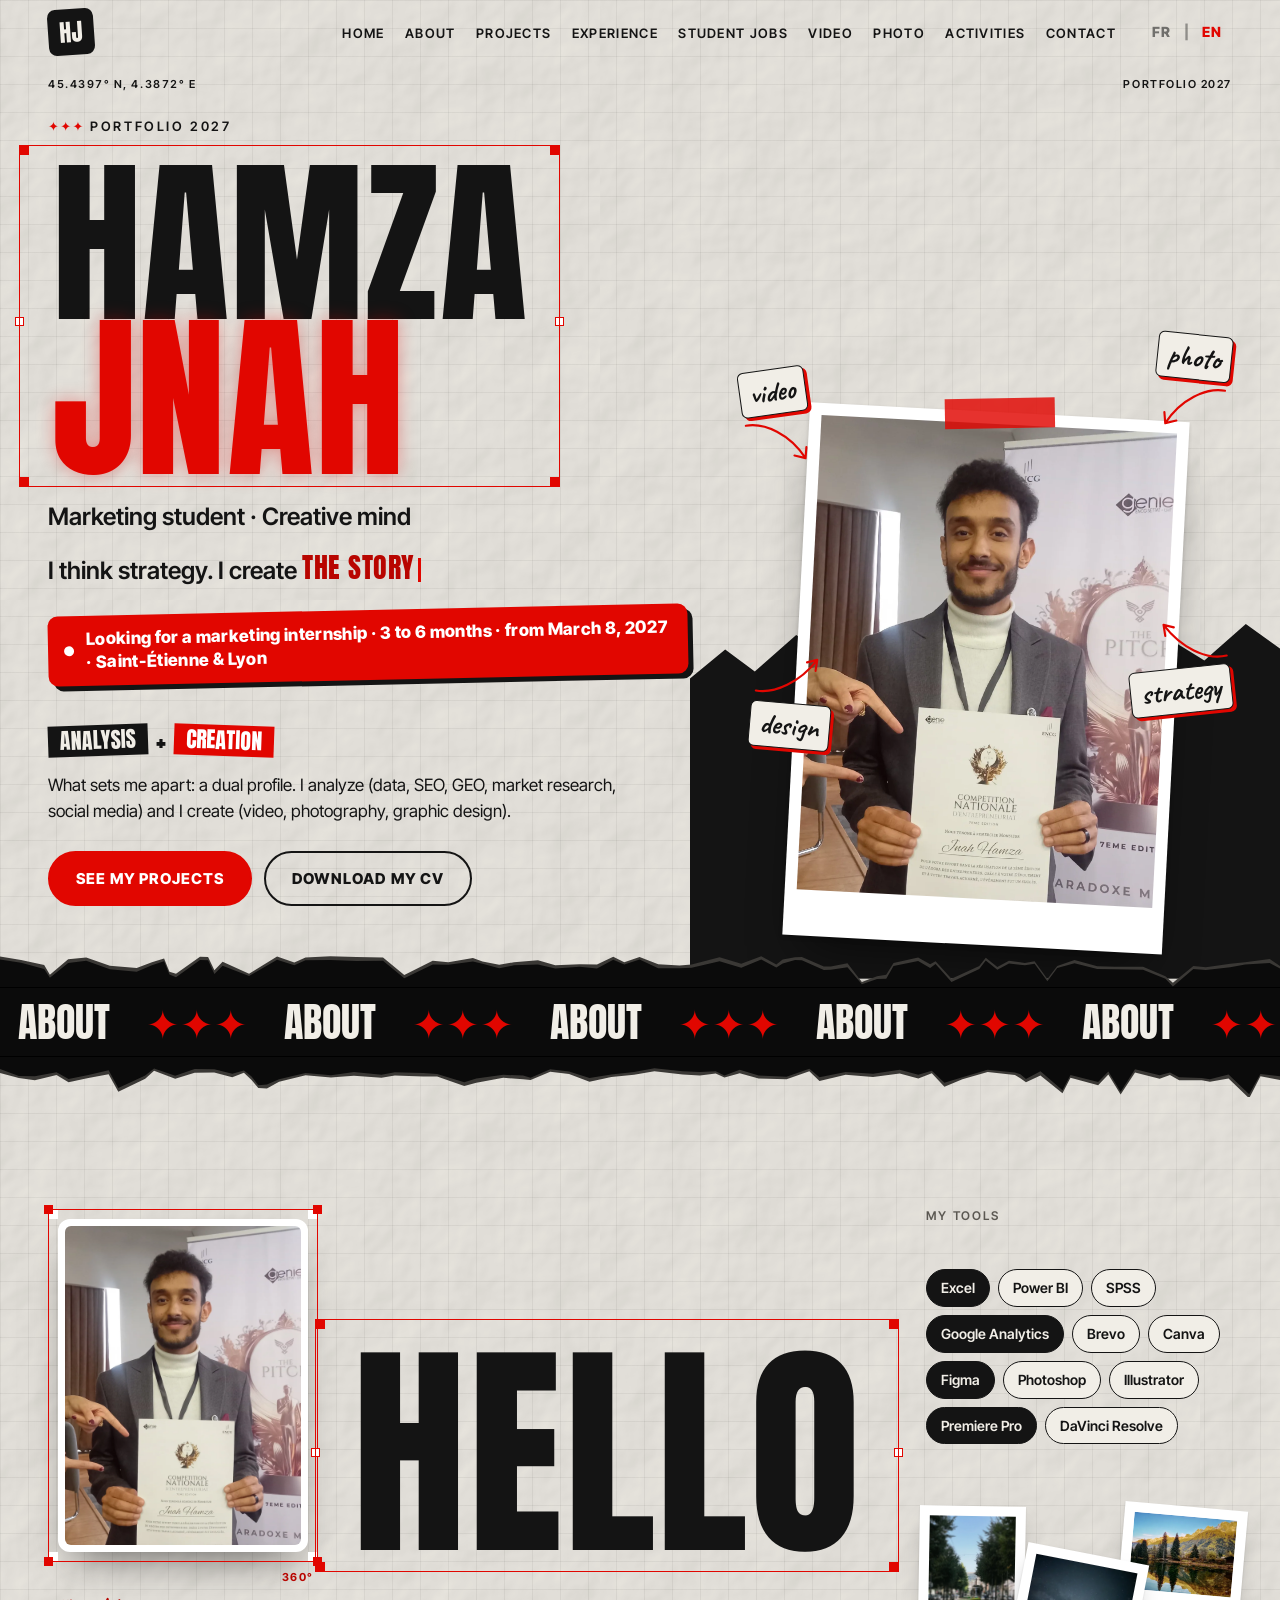
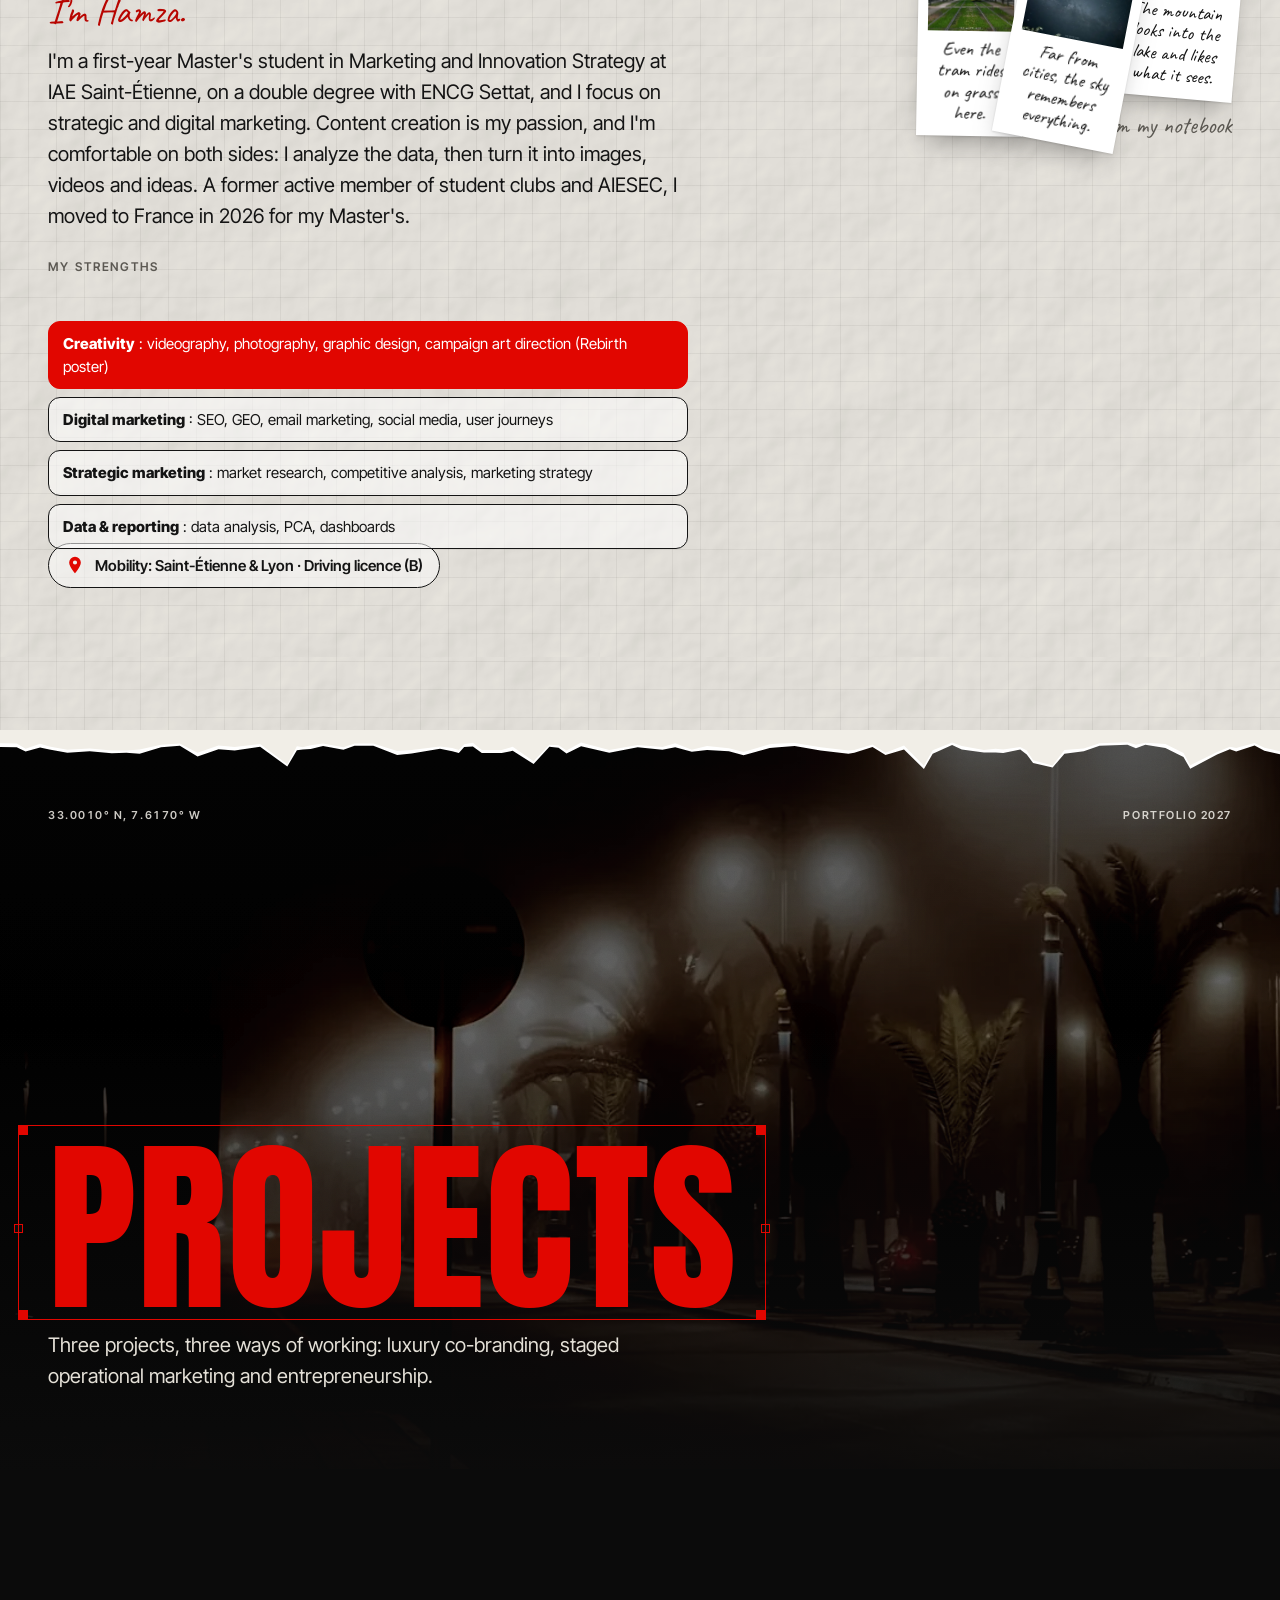
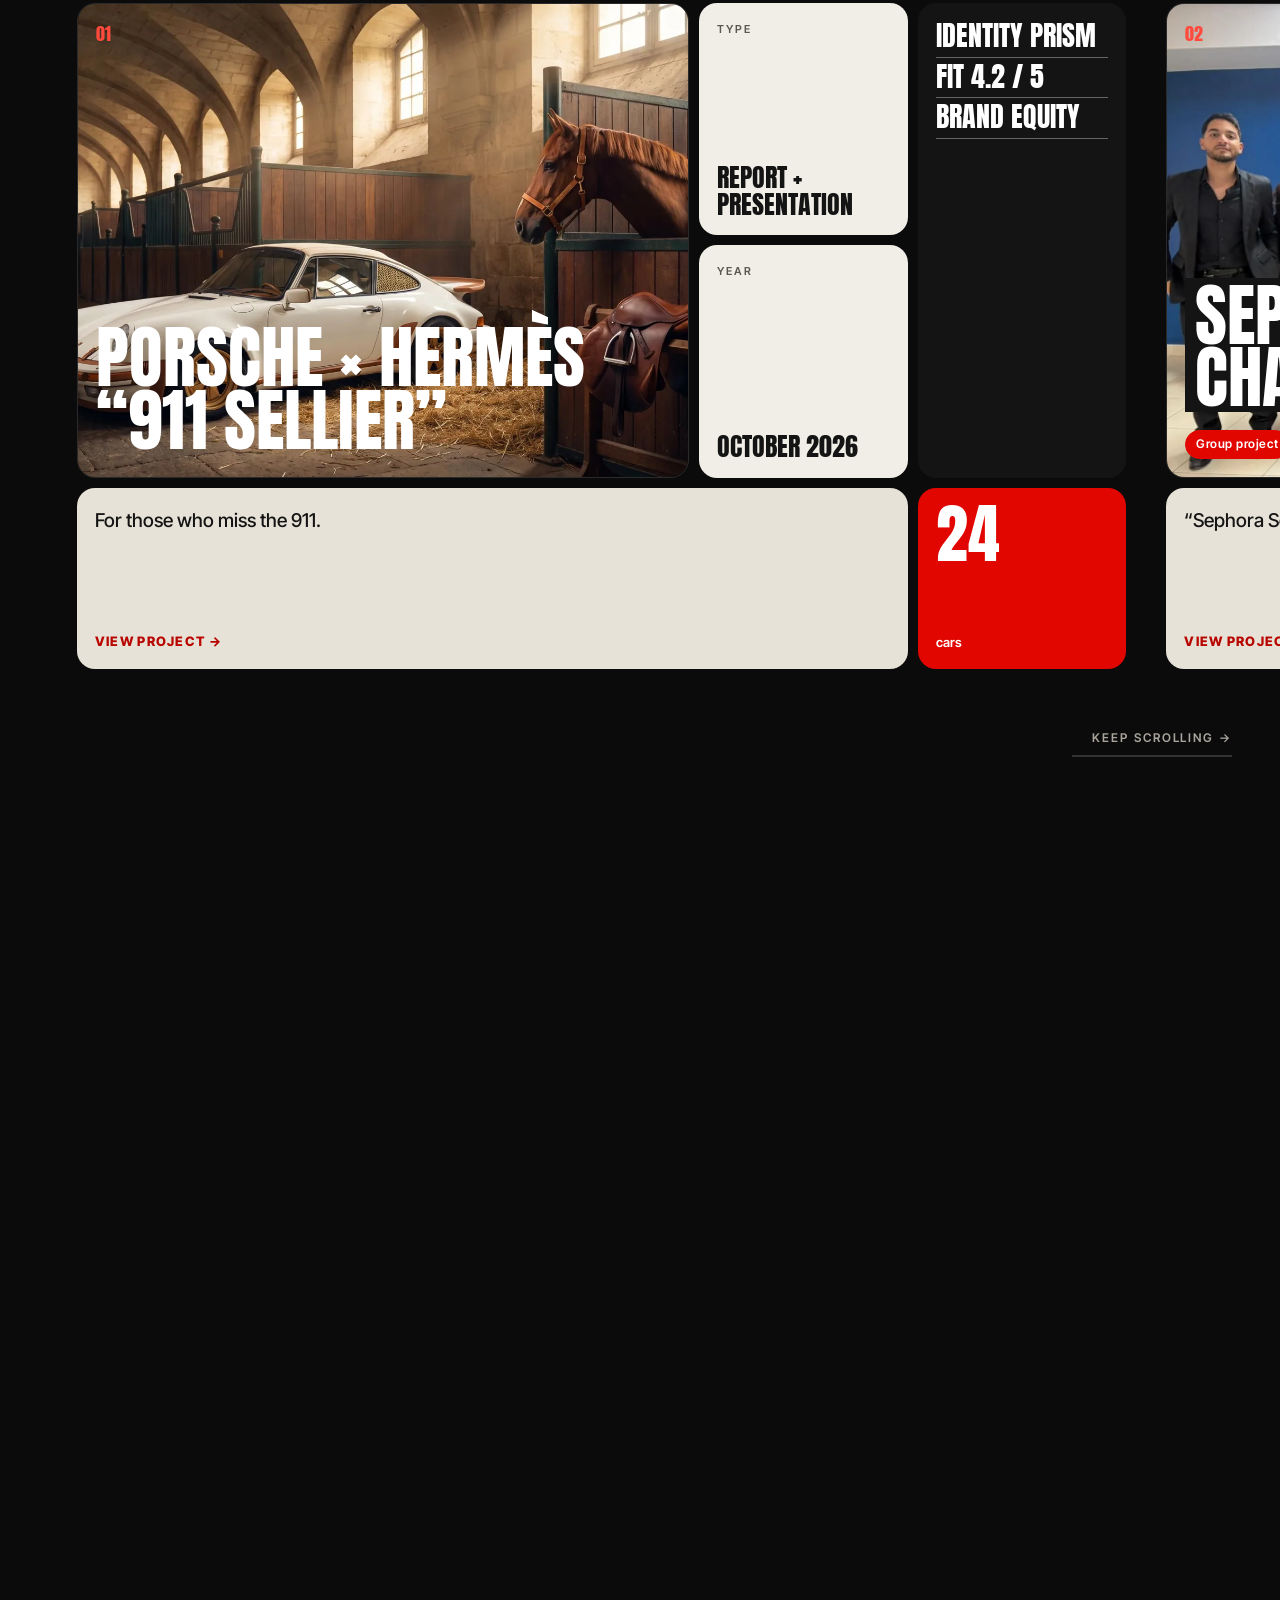
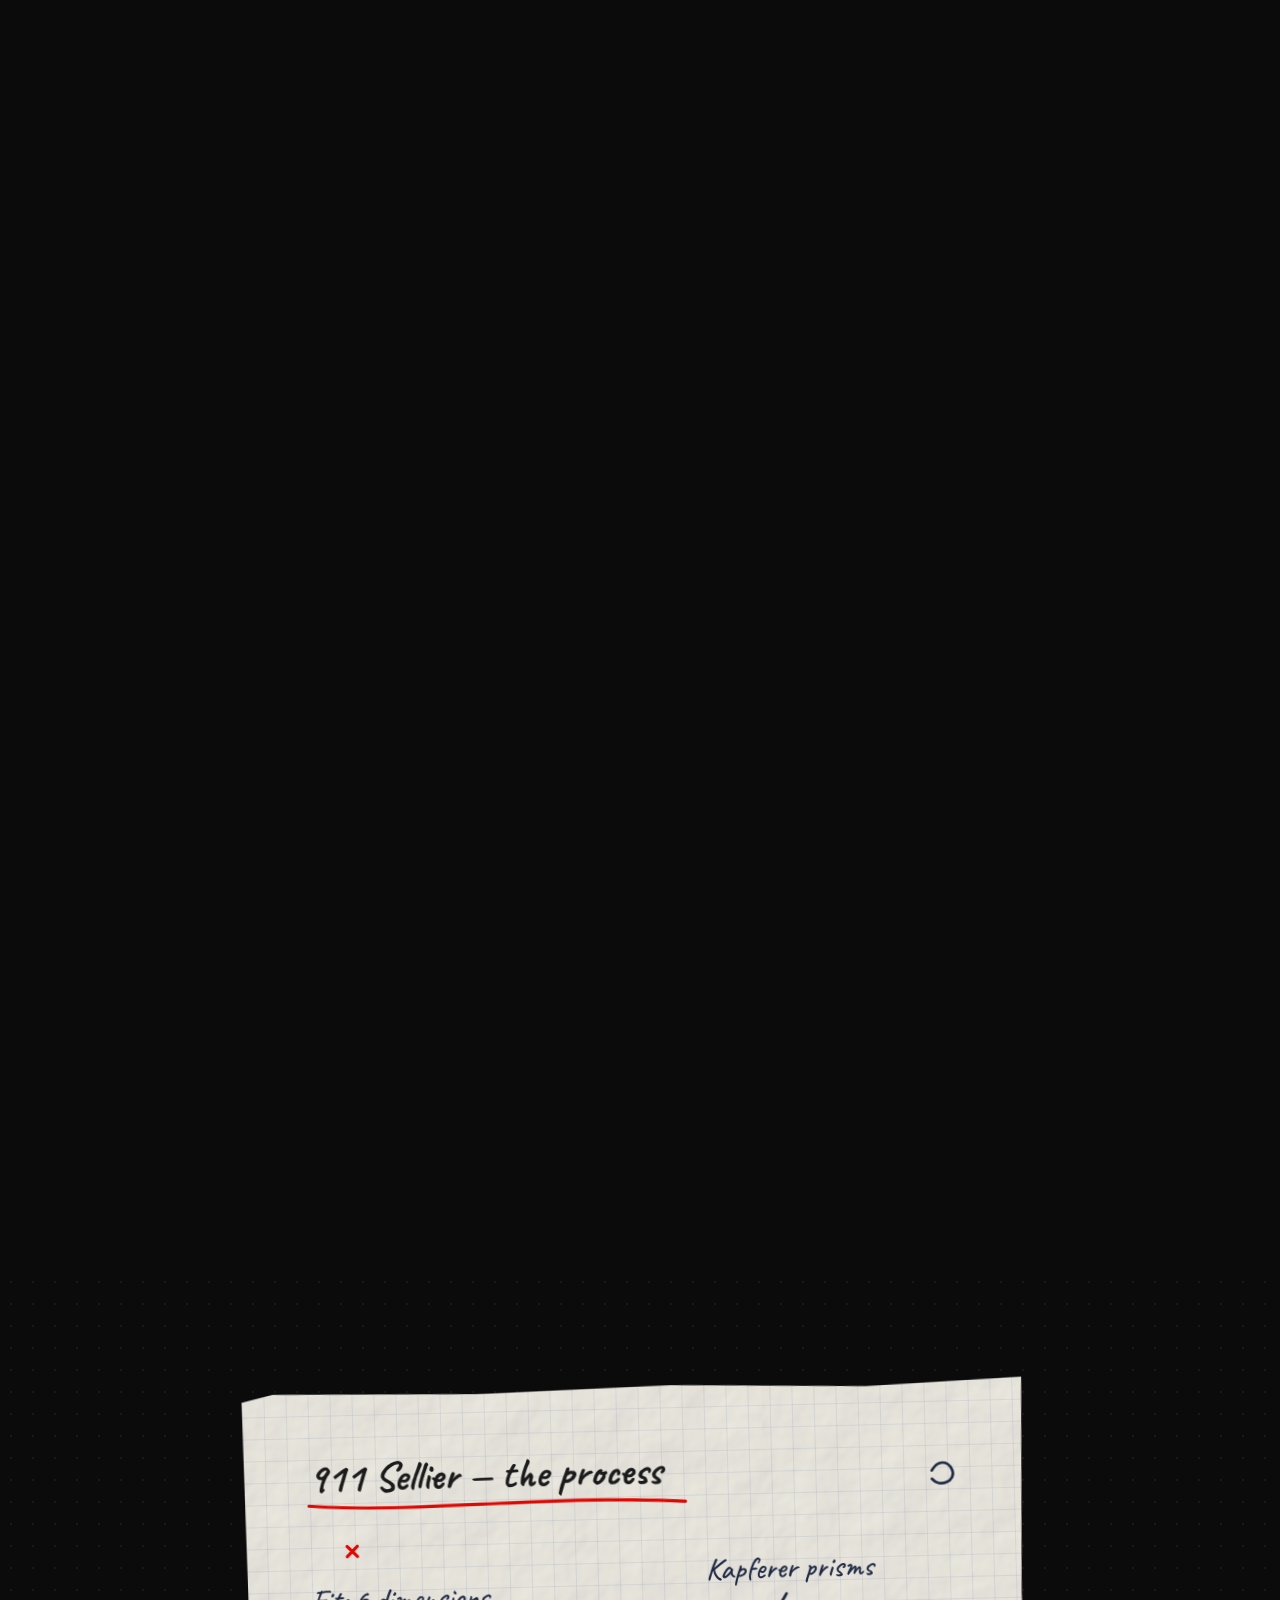
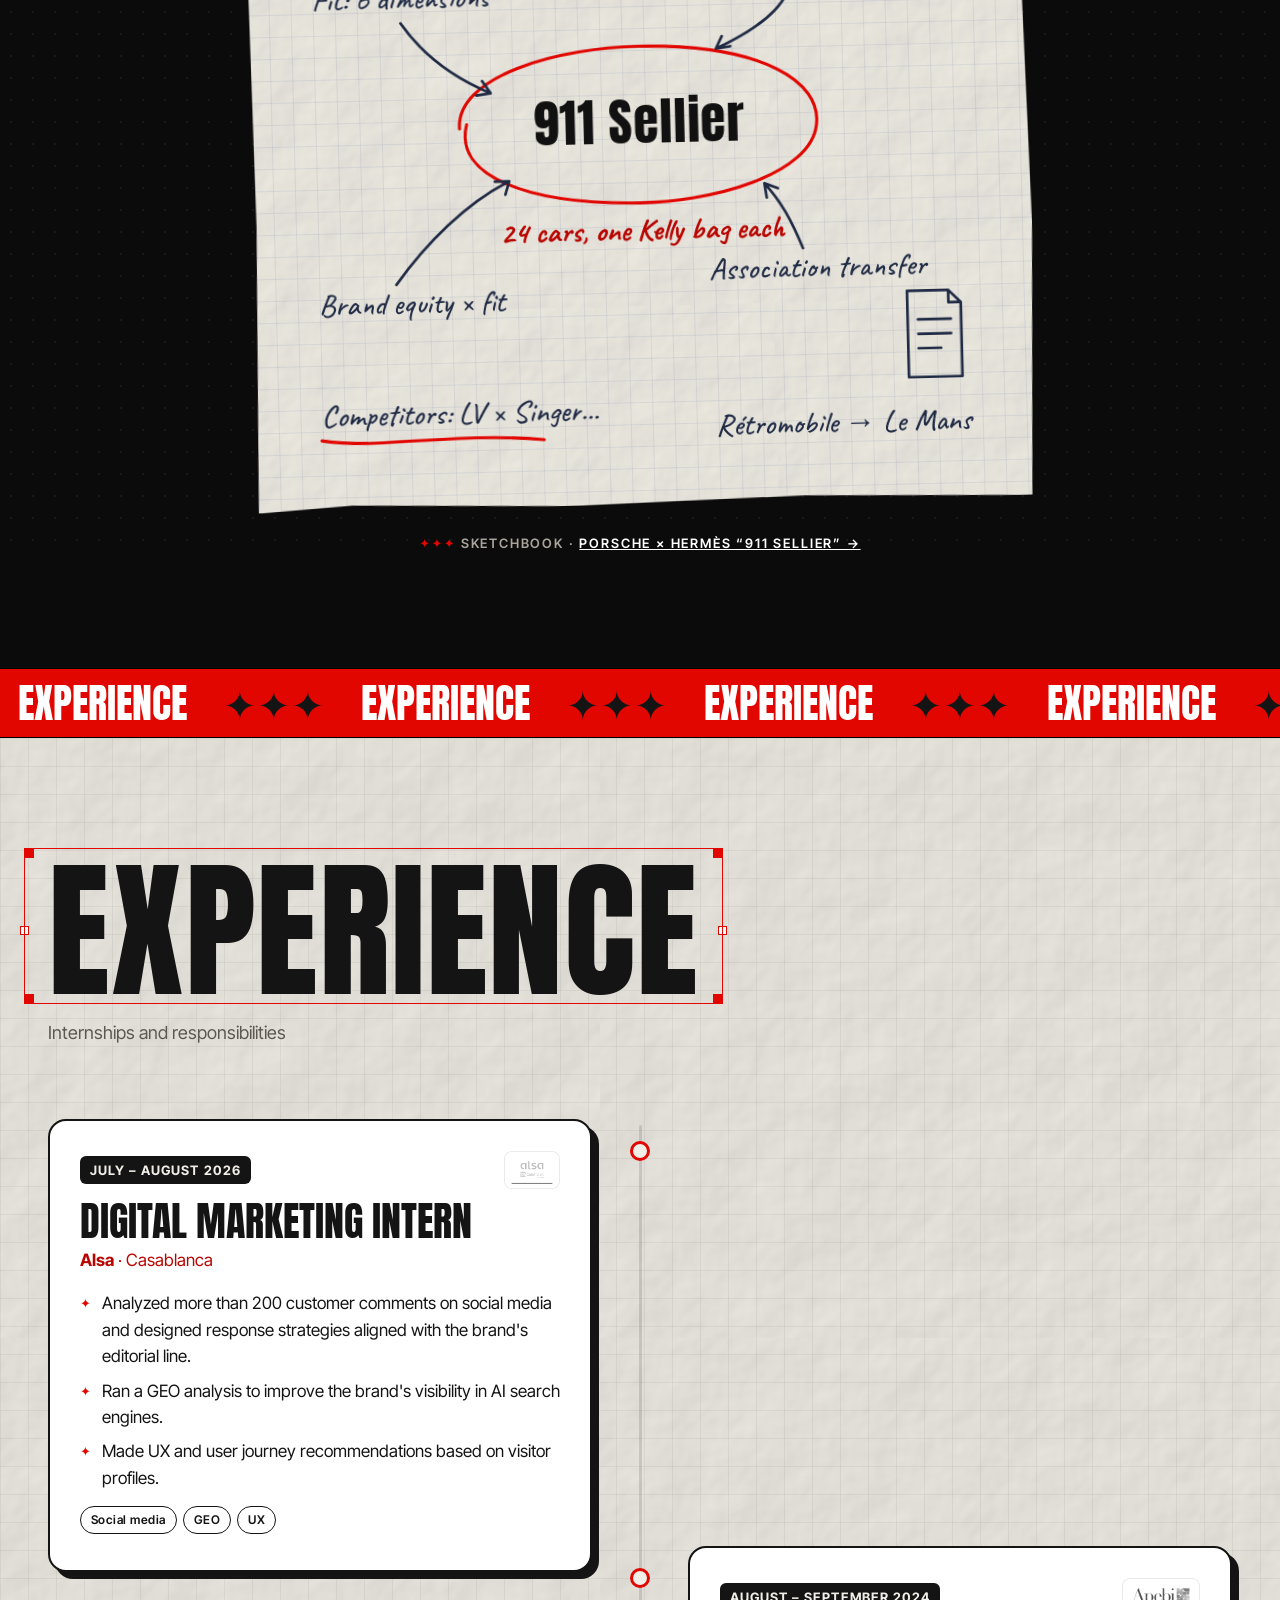
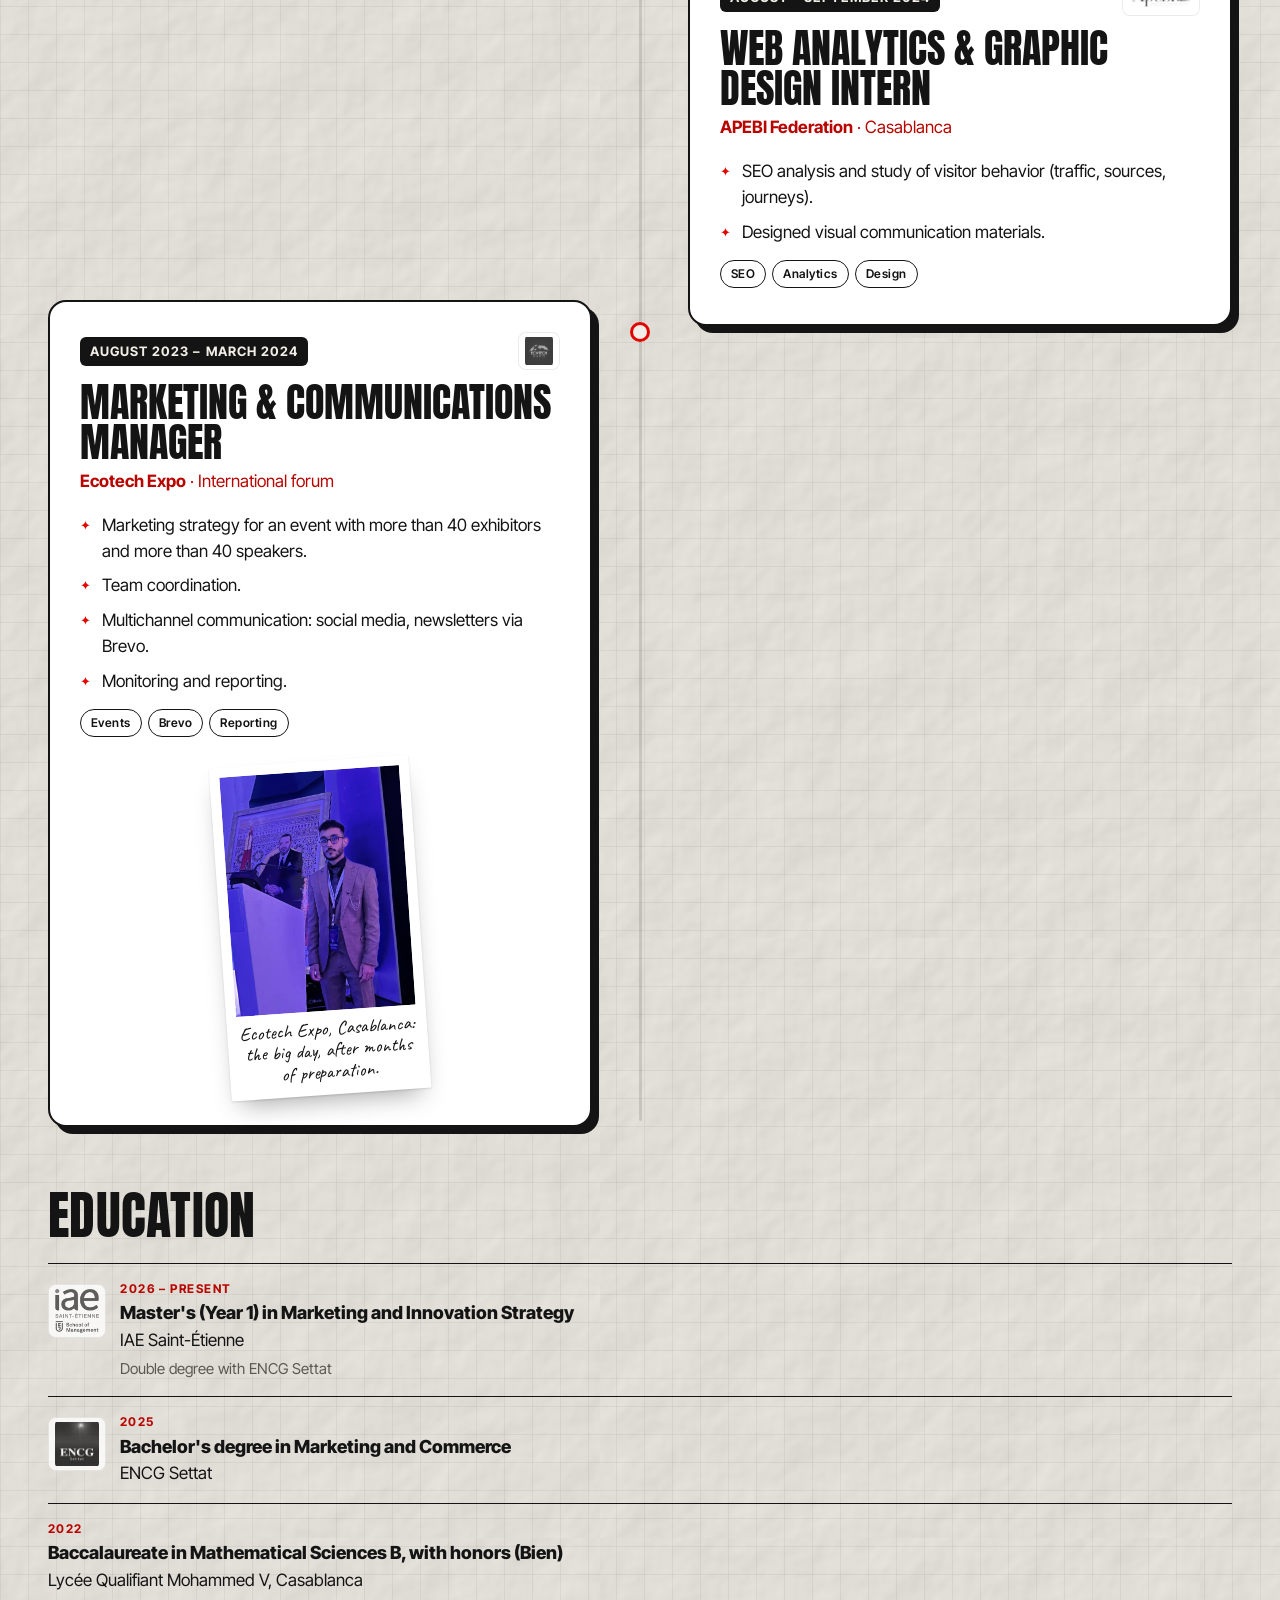
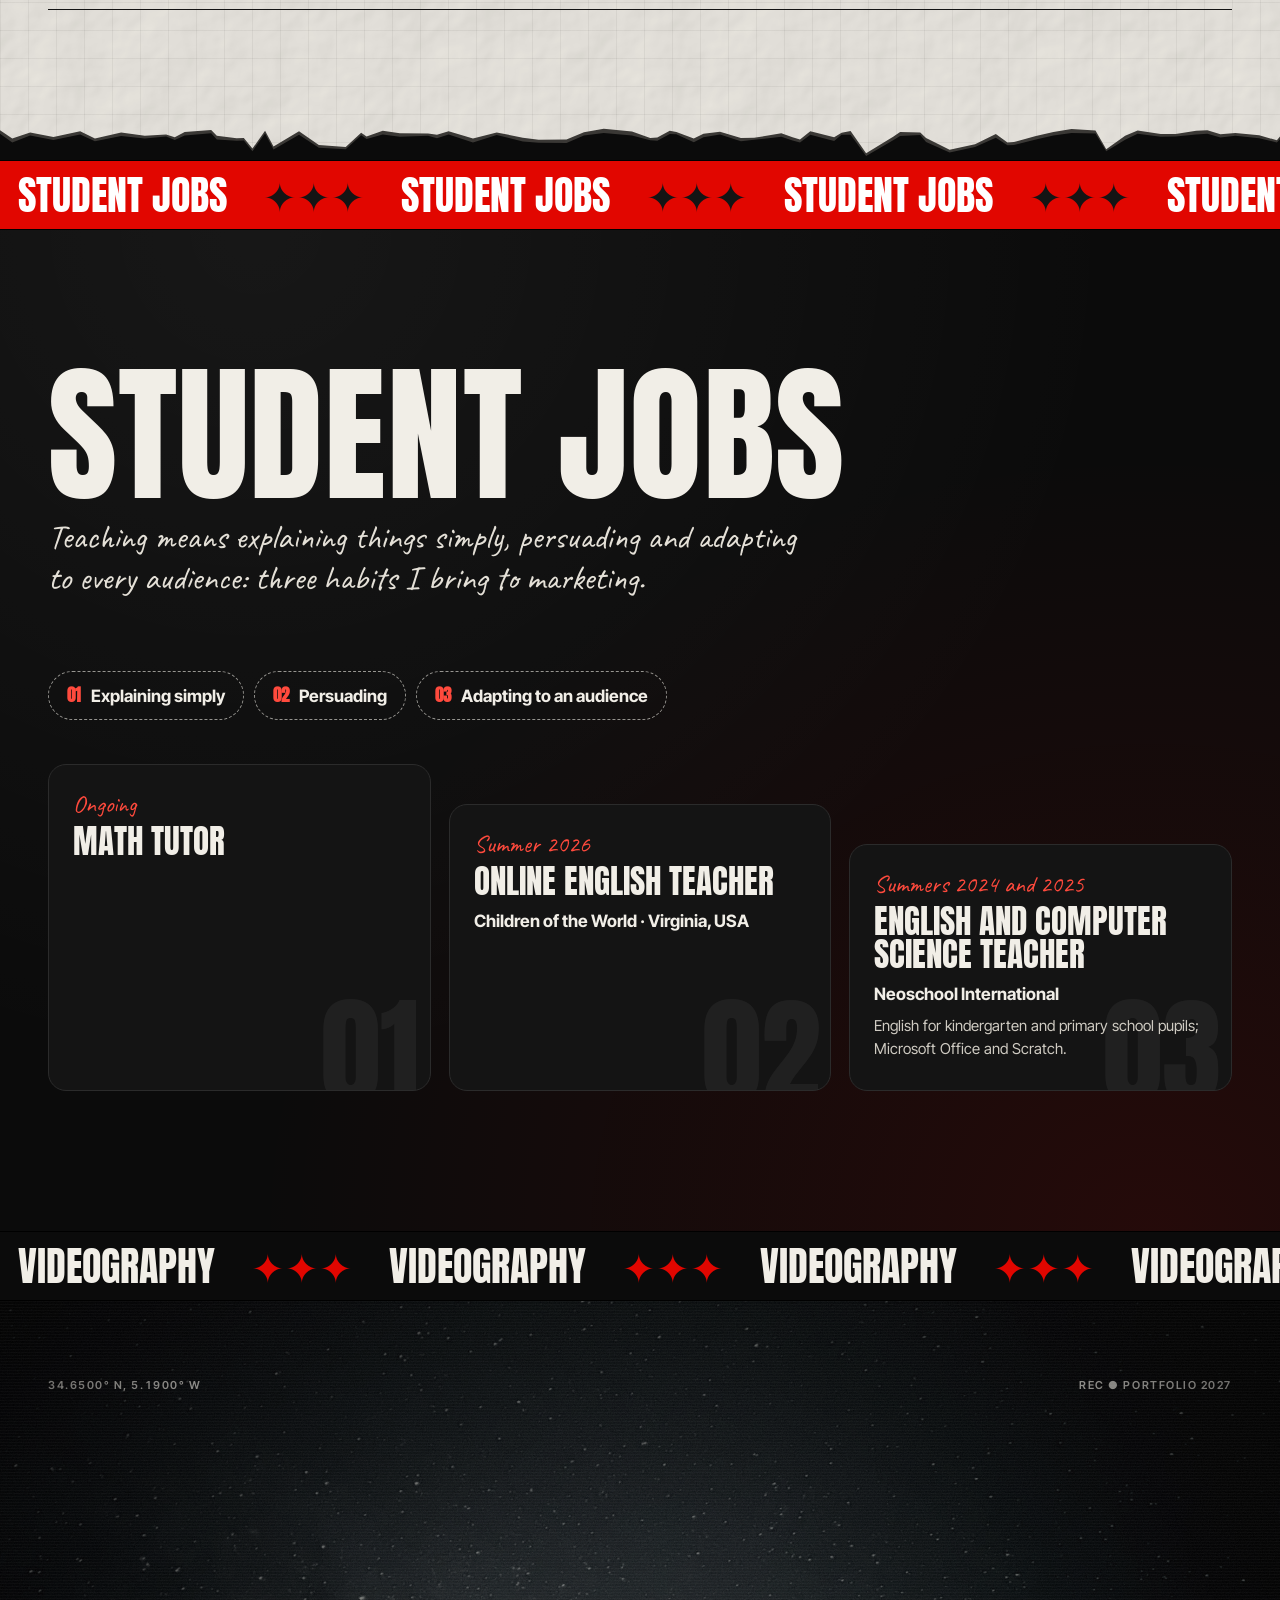
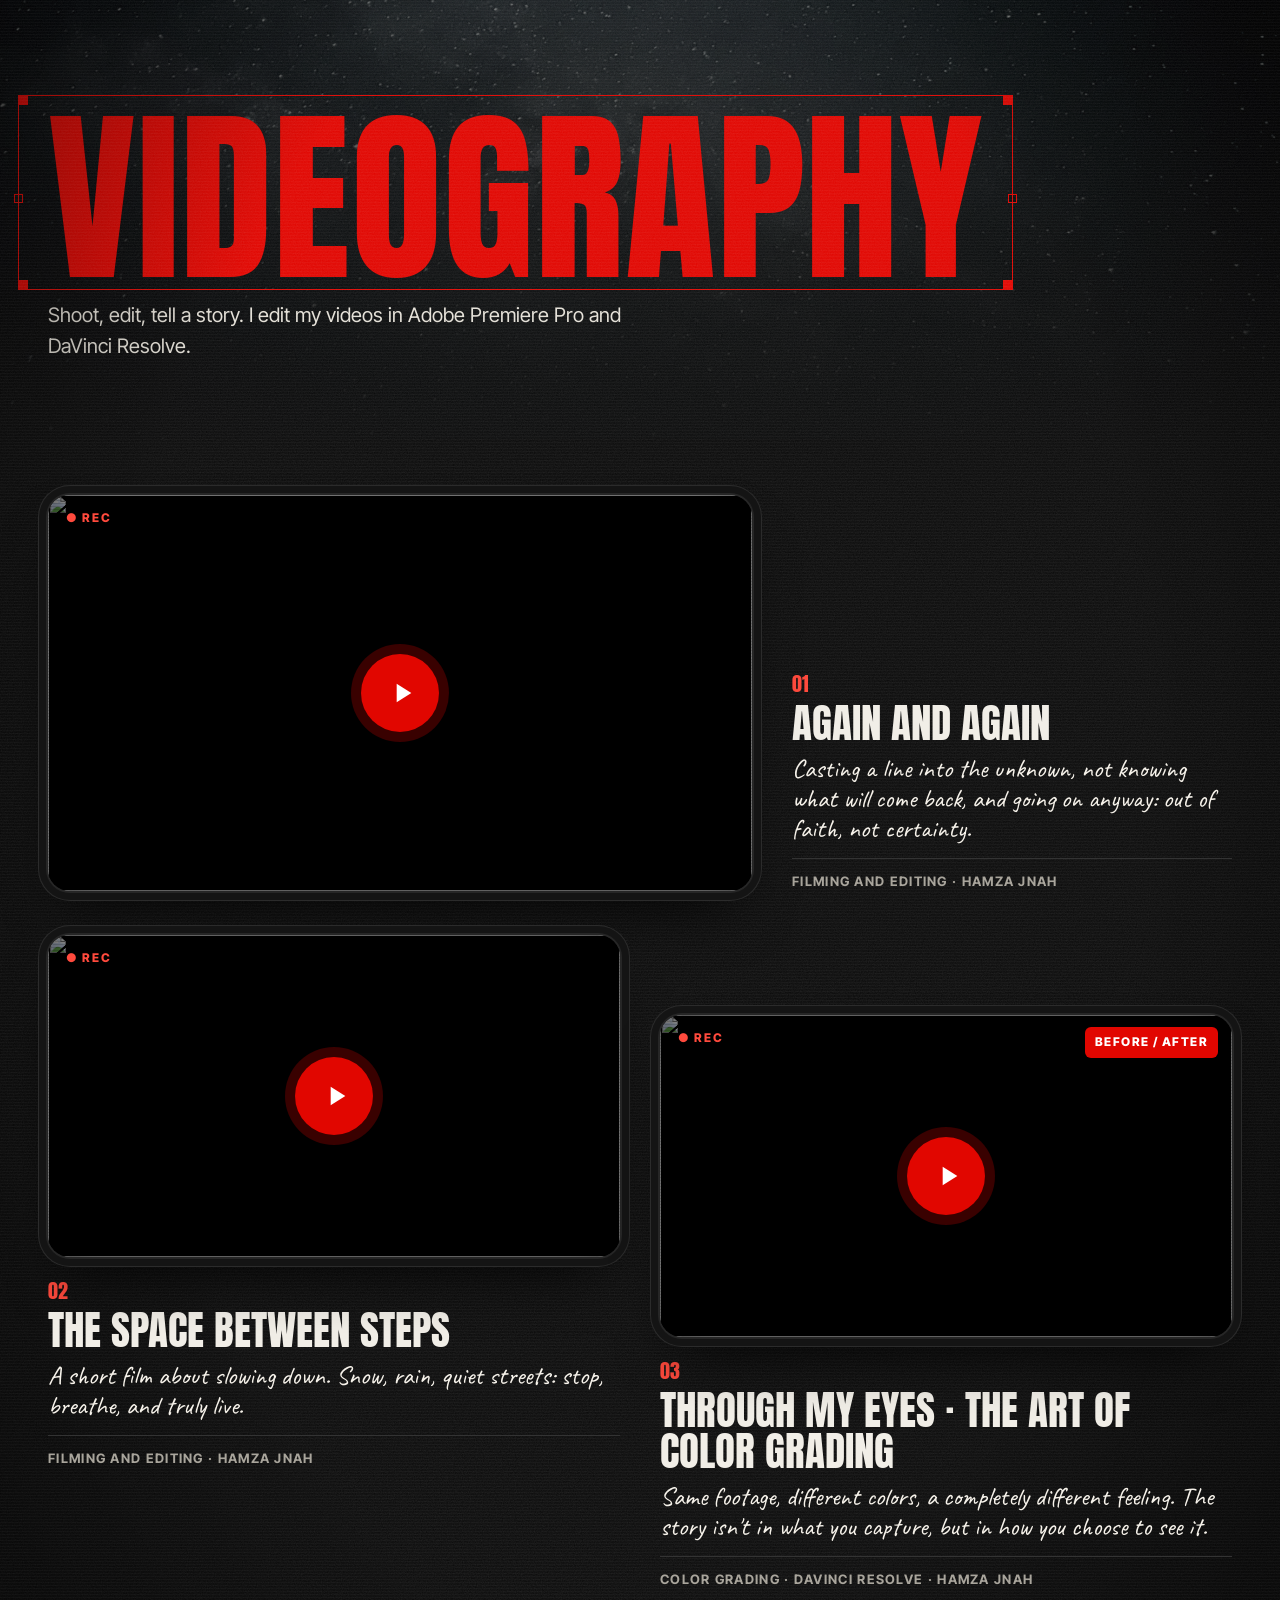
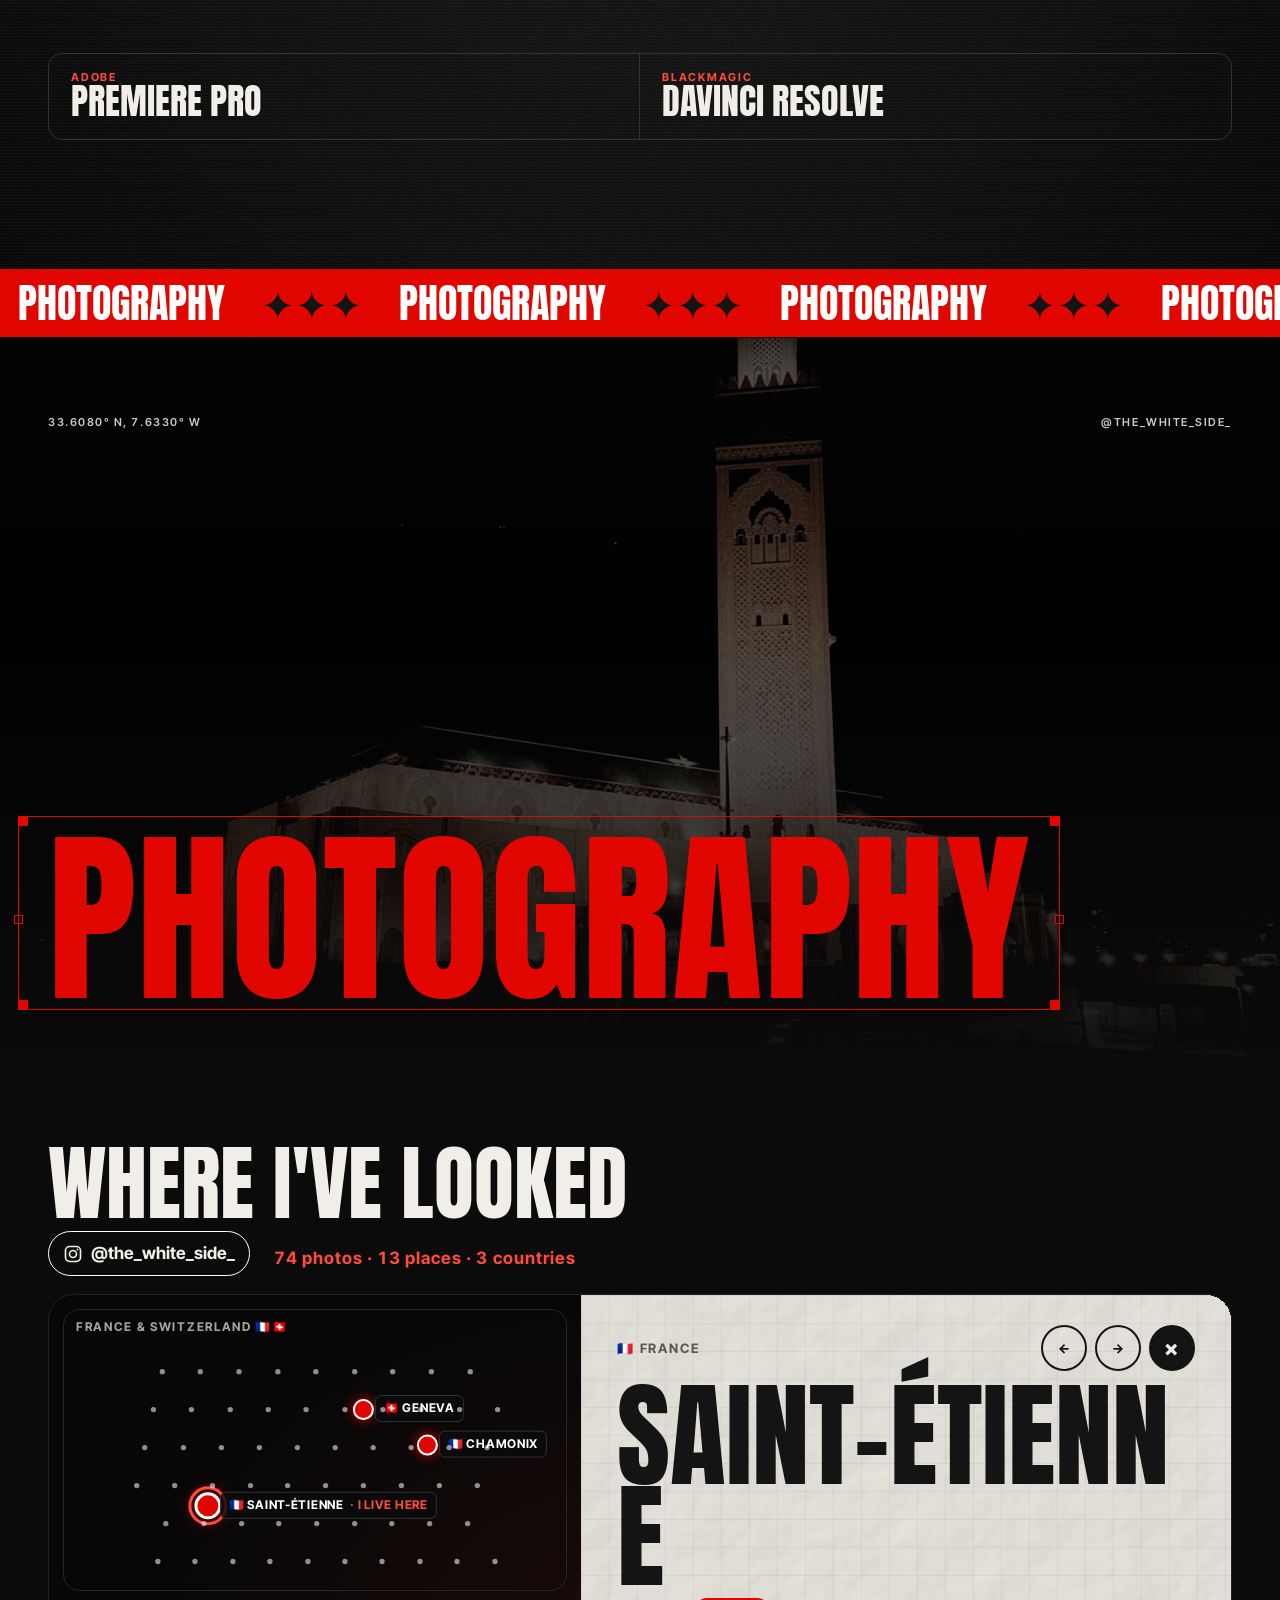
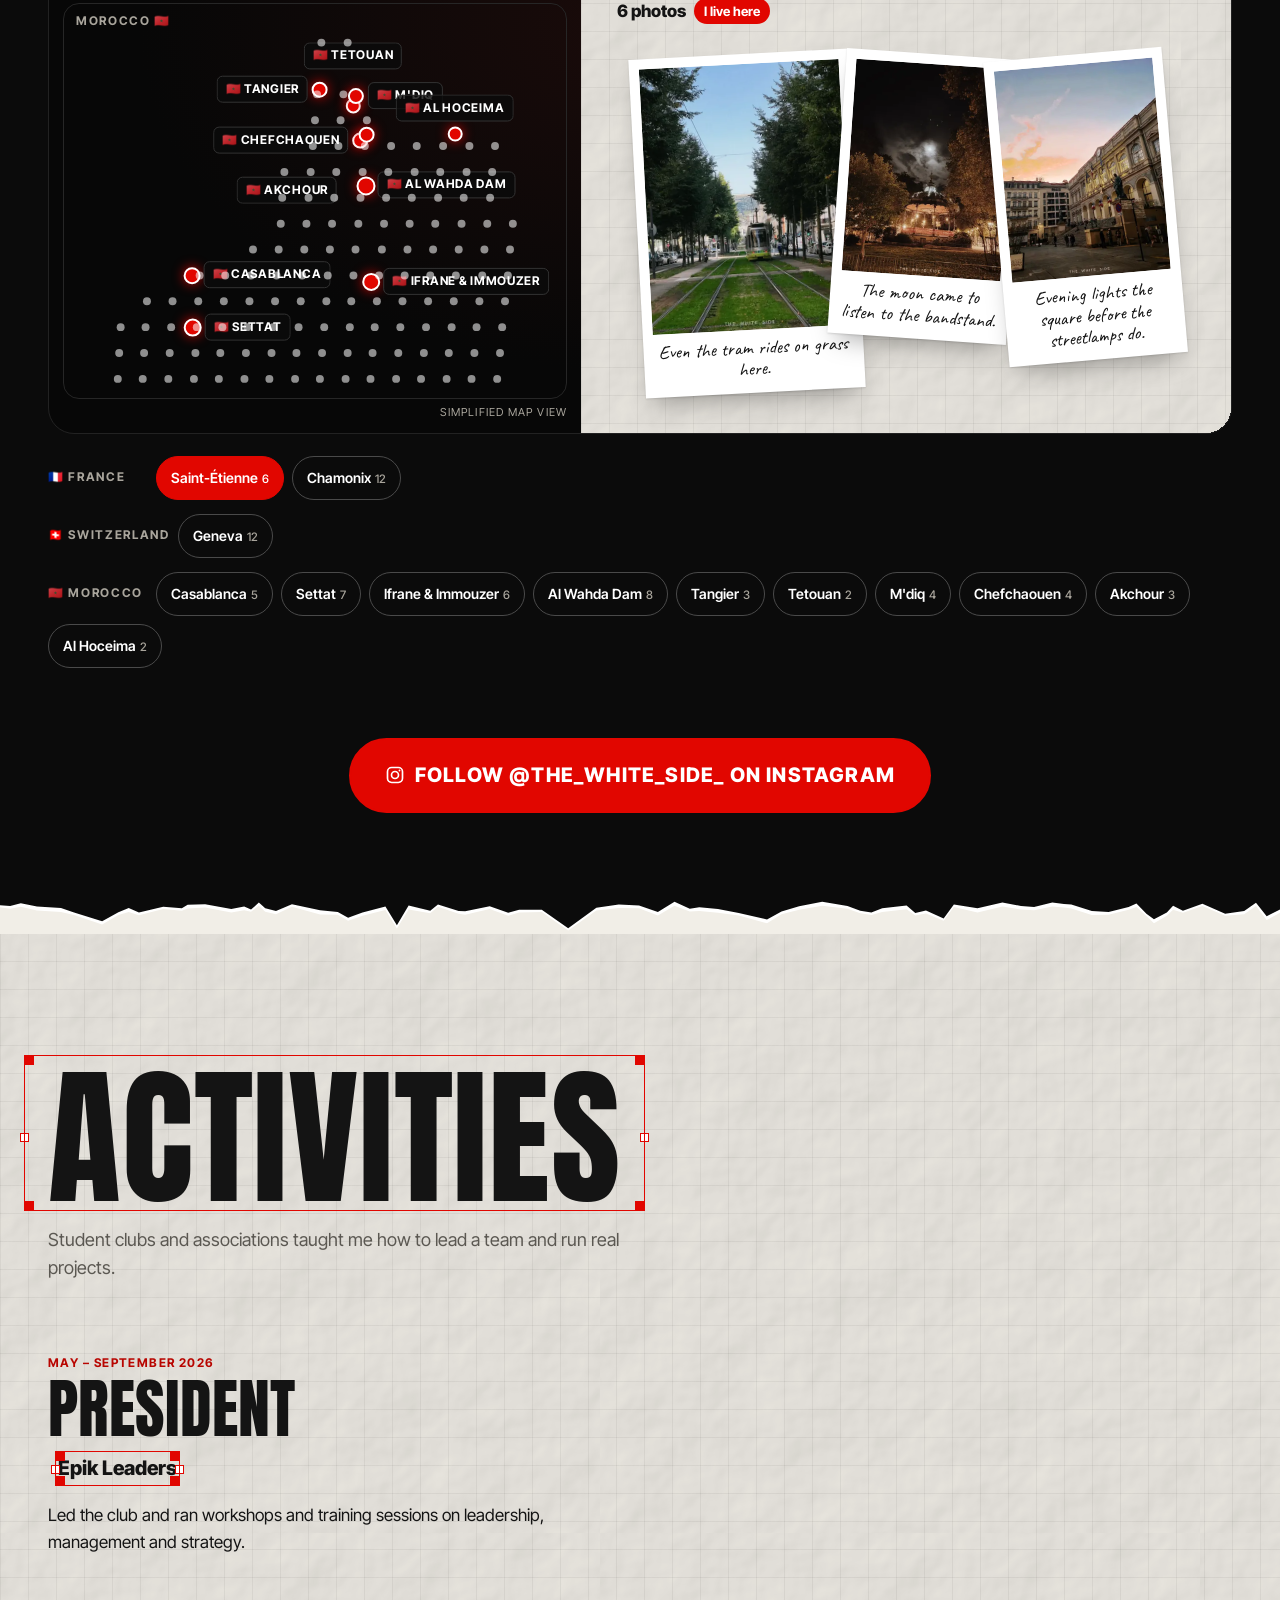
==== commit 1376fdad: "Mise à jour : créativité, 911 Sellier, jobs étudiants, globe Saint-Étienne - Accueil : sous-titre cr" ====
--- a/index.html
+++ b/index.html
@@ -84,6 +84,7 @@
         <li><a href="#a-propos" data-i18n="nav.about">À propos</a></li>
         <li><a href="#projets" data-i18n="nav.projects">Projets</a></li>
         <li><a href="#experiences" data-i18n="nav.experience">Expériences</a></li>
+        <li><a href="#jobs" data-i18n="nav.jobs">Jobs étudiants</a></li>
         <li><a href="#video" data-i18n="nav.video">Vidéo</a></li>
         <li><a href="#photo" data-i18n="nav.photo">Photo</a></li>
         <li><a href="#parascolaire" data-i18n="nav.extra">Parascolaire</a></li>
@@ -106,6 +107,7 @@
         <li><a href="#a-propos" data-i18n="nav.about">À propos</a></li>
         <li><a href="#projets" data-i18n="nav.projects">Projets</a></li>
         <li><a href="#experiences" data-i18n="nav.experience">Expériences</a></li>
+        <li><a href="#jobs" data-i18n="nav.jobs">Jobs étudiants</a></li>
         <li><a href="#video" data-i18n="nav.video">Vidéo</a></li>
         <li><a href="#photo" data-i18n="nav.photo">Photo</a></li>
         <li><a href="#parascolaire" data-i18n="nav.extra">Parascolaire</a></li>
@@ -134,7 +136,8 @@
             <span class="neon neon--2" aria-hidden="true">JNAH</span>
             <i class="sel__h" aria-hidden="true"></i><i class="sel__h" aria-hidden="true"></i>
           </h1>
-          <p class="hero__subtitle" data-i18n="hero.subtitle">Étudiant en marketing · IAE Saint-Étienne</p>
+          <p class="hero__subtitle" data-i18n="hero.subtitle">Étudiant en marketing · Esprit créatif</p>
+          <p class="typeline"><span data-i18n="hero.type_prefix">Je pense la stratégie. Je crée</span> <span class="typeword" id="typeword">l'image</span><span class="typecaret" aria-hidden="true"></span></p>
           <p class="badge" data-i18n="hero.badge">Recherche un stage en marketing · 3 à 6 mois · dès le 8 mars 2027 · Saint-Étienne &amp; Lyon</p>
           <p class="hero__pitch">
             <span class="hero__tags"><span class="tag tag--black" data-i18n="hero.tag_analyse">Analyse</span><span class="plus" aria-hidden="true">+</span><span class="tag tag--red" data-i18n="hero.tag_creation">Création</span></span>
@@ -146,14 +149,15 @@
           </div>
         </div>
         <div class="hero__portrait" data-parallax="0.08">
-          <div class="portrait">
-            <img class="portrait__img" src="assets/img/portrait.png" alt="Portrait de Hamza Jnah" data-i18n-attr="alt:hero.portrait_alt" width="900" height="1100" fetchpriority="high"
-                 onerror="this.onerror=null;this.src='assets/img/portrait-placeholder.svg';this.closest('.portrait').classList.add('is-placeholder')">
-            <p class="portrait__todo" data-i18n="hero.portrait_todo">[À COMPLÉTER : portrait détouré]</p>
+          <div class="portrait is-photo" id="hero-portrait">
+            <img class="portrait__img" id="hero-portrait-img" src="assets/img/parascolaire/parascolaire-genie-the-pitch-7-chef-de-projet.webp" alt="Portrait de Hamza Jnah" data-i18n-attr="alt:hero.portrait_alt" width="1200" height="1600" fetchpriority="high">
           </div>
-          <p class="hand hand--hero" aria-hidden="true"><span data-i18n="about.note">analyse + création = moi</span>
-            <svg viewBox="0 0 120 60" class="draw"><path d="M5 10 C 40 0, 80 20, 100 50 M100 50 l-14 -3 M100 50 l2 -14"/></svg>
-          </p>
+          <ul class="ftags" id="hero-tags" aria-hidden="true">
+            <li class="ftag ftag--1"><span>vidéo</span><svg viewBox="0 0 90 60"><path pathLength="1" d="M8 8 C 30 4, 60 18, 78 46 M78 46 l-13 -3 M78 46 l1 -13"/></svg></li>
+            <li class="ftag ftag--2"><span>photo</span><svg viewBox="0 0 90 60"><path pathLength="1" d="M82 8 C 60 4, 30 18, 12 46 M12 46 l13 -3 M12 46 l-1 -13"/></svg></li>
+            <li class="ftag ftag--3"><span>design</span><svg viewBox="0 0 90 60"><path pathLength="1" d="M8 50 C 30 54, 60 40, 80 14 M80 14 l-12 3 M80 14 l-2 13"/></svg></li>
+            <li class="ftag ftag--4"><span>stratégie</span><svg viewBox="0 0 90 60"><path pathLength="1" d="M84 50 C 60 56, 30 40, 10 14 M10 14 l12 3 M10 14 l2 13"/></svg></li>
+          </ul>
         </div>
       </div>
       <div class="torn torn--bottom" data-color="black" data-seed="3"></div>
@@ -166,9 +170,24 @@
       <div class="torn torn--top" data-color="black" data-seed="7"></div>
       <div class="wrap about__grid">
         <div class="about__text">
-          <h2 class="h-giant sel reveal-letters" data-i18n="about.title">Hello</h2>
+          <div class="hello-row">
+            <div class="me3d" id="me3d">
+              <div class="me3d__stage" id="me3d-stage">
+                <button class="flipcard" id="flipcard" type="button" aria-pressed="false" data-i18n-attr="aria-label:about.card_hint" aria-label="Cliquez pour retourner la carte">
+                  <span class="flipcard__inner">
+                    <span class="flipcard__face flipcard__front"><img id="flip-img" src="assets/img/parascolaire/parascolaire-genie-the-pitch-7-chef-de-projet.webp" alt="" loading="lazy" width="1200" height="1600"></span>
+                    <span class="flipcard__face flipcard__back"><span class="flipcard__logo">HJ</span><span class="flipcard__t" data-i18n="about.card_back_title">Étudiant en marketing</span><span class="flipcard__s" data-i18n="about.card_back_sub">Saint-Étienne &amp; Lyon</span></span>
+                  </span>
+                </button>
+              </div>
+              <span class="me3d__tag" aria-hidden="true">360°</span>
+            </div>
+            <h2 class="h-giant sel reveal-letters" data-i18n="about.title">Hello</h2>
+          </div>
           <p class="about__lead" data-i18n="about.lead">Je suis Hamza.</p>
           <p class="about__body" data-i18n="about.text"></p>
+          <h3 class="label strengths__title" data-i18n="about.strengths_title">Mes atouts</h3>
+          <ul class="strengths" id="strengths"></ul>
           <p class="mobility"><svg aria-hidden="true" viewBox="0 0 24 24"><path d="M12 2a7 7 0 0 0-7 7c0 5 7 13 7 13s7-8 7-13a7 7 0 0 0-7-7zm0 9.5A2.5 2.5 0 1 1 12 6.5a2.5 2.5 0 0 1 0 5z"/></svg><span data-i18n="about.mobility">Mobilité : Saint-Étienne &amp; Lyon · Permis B</span></p>
         </div>
         <div class="about__side">
@@ -211,18 +230,26 @@
           <p class="sec-head__sub" data-i18n="experience.subtitle"></p>
         </header>
         <ol class="timeline" id="timeline"></ol>
-        <div class="exp-cols">
-          <div>
-            <h3 class="h-mid" data-i18n="experience.jobs_title">Jobs étudiants</h3>
-            <ul class="mini-list" id="jobs"></ul>
-          </div>
-          <div>
-            <h3 class="h-mid" data-i18n="experience.edu_title">Formation</h3>
-            <ul class="mini-list mini-list--edu" id="education"></ul>
-          </div>
+        <div class="edu">
+          <h3 class="h-mid" data-i18n="experience.edu_title">Formation</h3>
+          <ul class="mini-list mini-list--edu" id="education"></ul>
         </div>
       </div>
       <div class="torn torn--bottom" data-color="black" data-seed="19"></div>
+    </section>
+
+    <div class="marquee marquee--red" aria-hidden="true"><div class="marquee__track" data-marquee="marquee.jobs"></div></div>
+
+    <!-- JOBS ÉTUDIANTS -->
+    <section class="jobs black" id="jobs">
+      <div class="wrap">
+        <header class="sec-head">
+          <h2 class="h-big reveal-letters" data-i18n="jobs.title">Jobs étudiants</h2>
+          <p class="sec-head__sub jobs__intro" data-i18n="jobs.intro"></p>
+        </header>
+        <ul class="jobs__skills" id="jobs-skills"></ul>
+        <ol class="jobs__list" id="jobs-list"></ol>
+      </div>
     </section>
 
     <div class="marquee" aria-hidden="true"><div class="marquee__track" data-marquee="marquee.video"></div></div>
@@ -386,6 +413,7 @@
   <script src="assets/js/i18n.js"></script>
   <script src="assets/js/common.js"></script>
   <script src="assets/js/main.js"></script>
+  <script src="assets/js/me3d.js"></script>
   <script type="module" src="assets/js/globe.js"></script>
   <script type="module" src="assets/js/intro.js"></script>
 </body>
--- a/assets/css/style.css
+++ b/assets/css/style.css
@@ -53,6 +53,7 @@
 ul, ol { margin: 0; padding: 0; list-style: none; }
 :focus-visible { outline: 3px solid var(--red); outline-offset: 3px; border-radius: 4px; }
 ::selection { background: var(--red); color: #fff; }
+[hidden] { display: none !important; }
 .sr-only { position: absolute !important; width: 1px; height: 1px; padding: 0; margin: -1px; overflow: hidden; clip: rect(0 0 0 0); white-space: nowrap; border: 0; }
 .skip-link { position: fixed; left: 12px; top: -80px; z-index: 300; background: var(--red); color: #fff; padding: 10px 16px; border-radius: 8px; font-weight: 600; text-decoration: none; }
 .skip-link:focus { top: 12px; }
@@ -96,7 +97,7 @@
 
 /* ---------- Typo ---------- */
 .h-giant, .h-big, .h-mid, .opener__title, .hero__title { font-family: var(--f-title); text-transform: uppercase; letter-spacing: .005em; line-height: .86; }
-.h-giant { font-size: clamp(64px, 19vw, 230px); }
+.h-giant { font-size: clamp(64px, 19vw, 230px); line-height: .92; }
 .h-giant--red { color: var(--red); }
 .h-big { font-size: clamp(52px, 12vw, 150px); }
 .h-mid { font-size: clamp(30px, 5vw, 52px); line-height: .95; margin: 64px 0 22px; }
@@ -237,7 +238,7 @@
 html.menu-open .header .lang-switch { visibility: hidden; }
 html.menu-open .logo { background: var(--red); }
 
-@media (min-width: 1100px) {
+@media (min-width: 1240px) {
   .nav { display: block; }
   .lang-switch { margin-left: 8px; }
   .burger { display: none; }
@@ -274,7 +275,7 @@
 .hero__inner { width: 100%; max-width: 1360px; margin: 0 auto; padding: 0 var(--gutter); display: grid; gap: 24px; flex: 1; }
 .hero__text { position: relative; z-index: 4; padding-bottom: 12px; }
 .hero__kicker { font-size: 13px; letter-spacing: .2em; text-transform: uppercase; font-weight: 600; margin-bottom: 30px; }
-.hero__title { font-size: clamp(84px, min(27vw, 23vh), 232px); display: inline-flex; flex-direction: column; margin: 0 0 22px; padding: 0 .02em; }
+.hero__title { font-size: clamp(84px, min(27vw, 20vh), 232px); display: inline-flex; flex-direction: column; margin: 0 0 22px; padding: 0 .02em; }
 .hero__title .neon { display: block; }
 .hero__title .neon--2 { color: var(--red); text-shadow: 0 0 18px rgba(225, 6, 0, .35); }
 html.js:not(.reduce) .hero__title .neon { animation: neon 1.8s linear .2s both; }
@@ -312,8 +313,9 @@
   clip-path: polygon(0 18%, 6% 10%, 11% 16%, 18% 6%, 26% 14%, 33% 4%, 41% 12%, 49% 2%, 57% 11%, 64% 5%, 72% 15%, 80% 6%, 87% 13%, 94% 3%, 100% 10%, 100% 100%, 0 100%);
 }
 .portrait { position: relative; width: min(100%, 470px); }
-.portrait__img {
-  width: 100%; max-height: min(72vh, 680px); object-fit: contain; object-position: bottom;
+.portrait__img { width: 100%; }
+.portrait.is-cutout .portrait__img {
+  max-height: min(72vh, 680px); object-fit: contain; object-position: bottom;
   filter: drop-shadow(5px 0 0 var(--red)) drop-shadow(-5px 0 0 var(--red)) drop-shadow(0 5px 0 var(--red)) drop-shadow(0 -5px 0 var(--red)) drop-shadow(10px 14px 0 rgba(0, 0, 0, .18));
 }
 .portrait__todo { display: none; }
@@ -608,7 +610,7 @@
 .insta-link svg .fill { fill: currentColor; stroke: none; }
 
 .globe-stage { position: relative; display: grid; grid-template-columns: 1fr; border-radius: 26px; overflow: hidden; background: radial-gradient(ellipse at 50% 45%, #1a0b0a 0%, #070707 60%); border: 1px solid #222; }
-.globe-view { position: relative; height: clamp(440px, 78vh, 820px); transition: height .6s var(--ease); touch-action: pan-y; }
+.globe-view { position: relative; height: clamp(440px, 78vh, 820px); touch-action: pan-y; }
 #globe-canvas { position: absolute; inset: 0; width: 100%; height: 100%; display: block; cursor: grab; }
 #globe-canvas:active { cursor: grabbing; }
 .globe-labels { position: absolute; inset: 0; pointer-events: none; overflow: hidden; }
@@ -892,3 +894,233 @@
 }
 .globe-labels.is-intro .gl-bubble { opacity: 0; pointer-events: none; }
 html.show-intro:not(.intro-done) .hero__title .neon { animation-play-state: paused; }
+.about .polas { flex-wrap: nowrap; justify-content: center; }
+.about .polas .polaroid { width: 38%; max-width: 220px; margin: 0 -2.5%; }
+.about .polas .polaroid--land { width: 44%; max-width: 260px; }
+.about .polas .polaroid:nth-child(2) { margin-top: 46px; z-index: 1; }
+.tile--fig strong.is-long { font-size: clamp(28px, 3.2vw, 46px); overflow-wrap: normal; }
+.pp__name:focus { outline: none; }
+
+.globe-stage.has-panel .globe-hint { display: none; }
+@media (max-width: 600px) {
+  .gl-bubble { min-height: 44px; padding: 8px 13px; font-size: 13px; gap: 6px; }
+  .gl-bubble small { font-size: 11px; }
+  .globe-view { height: 64svh; min-height: 420px; }
+}
+.phone__screen { color: var(--ink); }
+.figure strong.is-long { font-size: clamp(36px, 4.4vw, 60px); }
+.detail-lead { font-size: clamp(17px, 1.6vw, 20px); max-width: 560px; color: #e4e0d7; }
+.btn[aria-disabled="true"] { opacity: 1; background: transparent; border: 2px dashed #6b6862; color: var(--grey-light); }
+.paper .btn[aria-disabled="true"] { color: var(--grey); border-color: var(--grey-light); }
+.cta-row { align-items: center; }
+/* Carte plate : deux cartes (Maroc / Alpes) */
+.is-flat .globe-hint { display: none; }
+.fm-grid { position: absolute; inset: 14px 14px 34px; display: grid; gap: 12px; grid-template-rows: 1fr 1.6fr; }
+.fm { position: relative; border: 1px solid #262626; border-radius: 16px; padding: 30px 10px 10px; min-height: 0; display: flex; }
+.fm svg { flex: 1; width: 100%; height: 100%; min-height: 0; }
+.fm__lbl { position: absolute; top: 8px; left: 12px; margin: 0; font-size: 12px; font-weight: 700; letter-spacing: .14em; text-transform: uppercase; color: var(--grey-light); }
+@media (min-width: 760px) { .fm-grid { grid-template-rows: none; grid-template-columns: 1fr 1.3fr; } }
+@media (min-width: 1024px) { .globe-stage.has-panel .is-flat .fm-grid { grid-template-columns: none; grid-template-rows: 1.4fr 1fr; } }
+
+/* =========================================================
+   MISE À JOUR : créativité, portrait, jobs, logos, projets
+   ========================================================= */
+
+/* Accueil : machine à écrire */
+.typeline { font-size: clamp(18px, 2.1vw, 24px); font-weight: 600; margin: -6px 0 20px; min-height: 1.4em; }
+.typeword { color: var(--red-dark); font-family: var(--f-title); font-weight: 400; text-transform: uppercase; letter-spacing: .02em; font-size: 1.15em; }
+.typecaret { display: inline-block; width: 3px; height: 1em; margin-left: 3px; background: var(--red); vertical-align: -0.12em; }
+html.js:not(.reduce) .typecaret { animation: caret 1s steps(1) infinite; }
+@keyframes caret { 50% { opacity: 0; } }
+
+/* Accueil : portrait (détouré ou photo en polaroïd) */
+.portrait.is-photo { background: #fff; padding: 12px 12px 46px; width: min(78%, 380px); transform: rotate(3deg); box-shadow: 0 2px 4px rgba(0,0,0,.15), 0 30px 50px -20px rgba(0,0,0,.55); margin-bottom: 7%; }
+.portrait.is-photo .portrait__img { aspect-ratio: 3 / 4; object-fit: cover; object-position: center top; }
+.portrait.is-photo::after { content: ''; position: absolute; left: 50%; top: -14px; width: 110px; height: 30px; margin-left: -55px; background: rgba(225, 6, 0, .82); transform: rotate(-4deg); }
+
+/* Étiquettes manuscrites qui flottent autour du portrait */
+.ftags { position: absolute; inset: 0; pointer-events: none; z-index: 3; }
+.ftag { position: absolute; display: flex; flex-direction: column; align-items: flex-start; }
+.ftag span { font-family: var(--f-hand); font-weight: 700; font-size: clamp(20px, 2.2vw, 30px); color: var(--ink); background: var(--paper); padding: 0 10px; border: 1.5px solid var(--ink); border-radius: 6px; transform: rotate(var(--r)); box-shadow: 3px 3px 0 var(--red); }
+.ftag svg { width: clamp(50px, 6vw, 80px); height: auto; margin-top: 4px; fill: none; stroke: var(--red); stroke-width: 2.5; stroke-linecap: round; stroke-linejoin: round; overflow: visible; }
+.ftag--1 { --r: -8deg; left: 0; top: 30%; }
+.ftag--2 { --r: 6deg; right: 0; top: 26%; align-items: flex-end; }
+.ftag--3 { --r: 5deg; left: 2%; top: 62%; }
+.ftag--4 { --r: -6deg; right: 0; top: 58%; align-items: flex-end; }
+.ftag--3 svg, .ftag--4 svg { order: -1; margin: 0 0 4px; }
+html.js:not(.reduce) .ftag { animation: floaty 5s ease-in-out infinite; }
+html.js:not(.reduce) .ftag--2 { animation-delay: -1.2s; }
+html.js:not(.reduce) .ftag--3 { animation-delay: -2.4s; }
+html.js:not(.reduce) .ftag--4 { animation-delay: -3.6s; }
+@keyframes floaty { 0%, 100% { transform: translateY(0); } 50% { transform: translateY(-8px); } }
+html.js:not(.reduce) .ftag path { stroke-dasharray: 1; stroke-dashoffset: 1; animation: drawin 1.2s ease-out .6s forwards; }
+html.js:not(.reduce) .ftag--2 path { animation-delay: .9s; }
+html.js:not(.reduce) .ftag--3 path { animation-delay: 1.2s; }
+html.js:not(.reduce) .ftag--4 path { animation-delay: 1.5s; }
+html.show-intro:not(.intro-done) .ftag path { animation-play-state: paused; }
+@keyframes drawin { to { stroke-dashoffset: 0; } }
+@media (max-width: 899px) {
+  .hero__portrait { min-height: 420px; padding: 20px 0 0; }
+  .ftag span { font-size: 20px; }
+  .ftag svg { width: 46px; }
+}
+
+/* À propos : cadre « Hello » avec repères de sélection + moi en 3D / carte */
+.hello-row { display: flex; align-items: flex-end; gap: clamp(14px, 3vw, 34px); }
+.hello-row .h-giant { flex: 1; min-width: 0; }
+.me3d { position: relative; flex: none; width: clamp(118px, 24vw, 250px); aspect-ratio: 3 / 4; margin: 12px 10px 6px; }
+.me3d::after {
+  content: ''; position: absolute; inset: -10px; pointer-events: none; border: 1.5px solid var(--red);
+  background:
+    linear-gradient(#fff, #fff) top left / 9px 9px no-repeat, linear-gradient(#fff, #fff) top right / 9px 9px no-repeat,
+    linear-gradient(#fff, #fff) bottom left / 9px 9px no-repeat, linear-gradient(#fff, #fff) bottom right / 9px 9px no-repeat;
+  -webkit-mask: none;
+  box-shadow: inset 0 0 0 0 transparent;
+  outline: none;
+}
+.me3d::before { content: ''; position: absolute; inset: -14px; pointer-events: none; z-index: 1;
+  background:
+    linear-gradient(var(--red), var(--red)) 0 0 / 9px 9px no-repeat, linear-gradient(var(--red), var(--red)) 100% 0 / 9px 9px no-repeat,
+    linear-gradient(var(--red), var(--red)) 0 100% / 9px 9px no-repeat, linear-gradient(var(--red), var(--red)) 100% 100% / 9px 9px no-repeat; }
+.me3d__stage { position: absolute; inset: 0; perspective: 900px; }
+.me3d__model { width: 100%; height: 100%; background: transparent; --poster-color: transparent; }
+.me3d__tag { position: absolute; right: -6px; bottom: -34px; font-size: 11px; font-weight: 700; letter-spacing: .14em; color: var(--red-dark); }
+.flipcard { --rx: 0deg; --ry: 0deg; position: absolute; inset: 0; padding: 0; border: 0; background: none; cursor: pointer; border-radius: 12px; }
+.flipcard__inner { position: absolute; inset: 0; transform-style: preserve-3d; transform: rotateX(var(--rx)) rotateY(calc(var(--ry) + var(--flip, 0deg))); transition: transform .7s var(--ease); }
+.flipcard:hover .flipcard__inner { transition: transform .15s linear; }
+.flipcard.is-flipped { --flip: 180deg; }
+.flipcard.is-flipped .flipcard__inner { transition: transform .7s var(--ease); }
+.flipcard__face { position: absolute; inset: 0; border-radius: 12px; overflow: hidden; backface-visibility: hidden; -webkit-backface-visibility: hidden; box-shadow: 0 20px 40px -18px rgba(0,0,0,.6); }
+.flipcard__front { background: #fff; padding: 7px; }
+.flipcard__front img { width: 100%; height: 100%; object-fit: cover; object-position: center top; border-radius: 6px; }
+.flipcard__back { transform: rotateY(180deg); background: var(--ink); color: var(--paper); display: flex; flex-direction: column; align-items: center; justify-content: center; gap: 6px; text-align: center; padding: 12px; }
+.flipcard__logo { font-family: var(--f-title); font-size: clamp(44px, 8vw, 90px); line-height: 1; color: var(--paper); -webkit-text-stroke: 2px var(--red); }
+.flipcard__t { font-weight: 800; font-size: clamp(11px, 1.4vw, 15px); text-transform: uppercase; letter-spacing: .06em; }
+.flipcard__s { font-family: var(--f-hand); font-size: clamp(16px, 2vw, 22px); color: var(--red-bright); }
+html.reduce .flipcard__inner { transition: none; }
+@media (max-width: 520px) { .hello-row { gap: 12px; } .hello-row .h-giant { font-size: clamp(56px, 17vw, 120px); } }
+
+.strengths__title { margin-top: 26px; }
+.strengths { display: grid; gap: 8px; margin-bottom: 18px; max-width: 640px; }
+.strengths li { padding: 10px 14px; border: 1.5px solid var(--ink); border-radius: 12px; background: rgba(255,255,255,.55); font-size: 15px; }
+.strengths li strong { font-weight: 800; }
+.strengths li.is-first { background: var(--red); border-color: var(--red); color: #fff; }
+
+/* Logos : monochromes, en couleur au survol */
+.logo-mono { display: inline-block; flex: none; height: 38px; width: auto; max-width: 96px; object-fit: contain; filter: grayscale(1) contrast(1.05); opacity: .78; transition: filter .3s, opacity .3s; background: #fff; border-radius: 8px; padding: 4px 6px; border: 1px solid rgba(0,0,0,.12); }
+.logo-mono:hover, .timeline__card:hover .logo-mono, .mini-list li:hover .logo-mono, .xcard:hover .logo-mono { filter: none; opacity: 1; }
+.timeline__head { display: flex; justify-content: space-between; align-items: center; gap: 12px; margin-bottom: 12px; }
+.timeline__head .timeline__date { margin: 0; }
+.timeline__photo { margin-top: 18px; display: flex; justify-content: center; }
+.timeline__photo .polaroid { width: 200px; }
+.mini-list li.has-logo { display: flex; gap: 14px; align-items: flex-start; }
+.mini-list li.has-logo .logo-mono { height: 54px; max-width: 64px; margin-top: 4px; }
+.edu { margin-top: 30px; }
+.xcard__org { display: flex; align-items: center; gap: 12px; }
+.xcard__org .logo-mono { height: 42px; }
+
+/* Jobs étudiants : tableau noir, pédagogie */
+.jobs { padding: clamp(80px, 11vw, 140px) 0; background-image: radial-gradient(ellipse at 20% 0%, rgba(255,255,255,.05), transparent 60%), radial-gradient(ellipse at 90% 100%, rgba(225,6,0,.12), transparent 55%); }
+.jobs .h-big { color: var(--paper); }
+.jobs__intro { color: #e4e0d7; font-family: var(--f-hand); font-size: clamp(24px, 2.8vw, 34px); line-height: 1.2; max-width: 760px; }
+.jobs__skills { display: flex; flex-wrap: wrap; gap: 10px; margin-bottom: 44px; }
+.jobs__skills li { display: inline-flex; align-items: baseline; gap: 10px; padding: 10px 18px; border: 1.5px dashed rgba(241,238,231,.6); border-radius: 999px; font-weight: 700; }
+.jobs__skills span { font-family: var(--f-title); color: var(--red-bright); }
+.jobs__list { display: grid; gap: 18px; }
+@media (min-width: 900px) { .jobs__list { grid-template-columns: repeat(3, 1fr); } .job:nth-child(2) { margin-top: 40px; } .job:nth-child(3) { margin-top: 80px; } }
+.job { position: relative; overflow: hidden; padding: 26px 24px 30px; border-radius: var(--radius); background: #141414; border: 1px solid #2b2b2b; min-height: 200px; }
+.job:hover { border-color: var(--red); }
+.job__date { color: var(--red-bright); font-size: 24px; margin-bottom: 6px; }
+.job__role { font-family: var(--f-title); text-transform: uppercase; font-size: clamp(26px, 2.6vw, 34px); line-height: 1; margin-bottom: 10px; position: relative; z-index: 1; }
+.job__org { font-weight: 700; margin-bottom: 6px; position: relative; z-index: 1; }
+.job__desc { color: #cfcbc2; font-size: 15px; margin: 0; position: relative; z-index: 1; }
+.job__num { position: absolute; right: 10px; bottom: -22px; font-family: var(--f-title); font-size: 120px; line-height: 1; color: rgba(241,238,231,.06); }
+
+/* Vidéos : crédits + badge avant/après */
+.vcard__credit { font-size: 13px; font-weight: 700; letter-spacing: .1em; text-transform: uppercase; color: var(--grey-light); border-top: 1px solid #333; padding-top: 12px; margin: 0; }
+.yt__badge { position: absolute; right: 14px; top: 12px; z-index: 3; background: var(--red); color: #fff; font-weight: 800; font-size: 12px; letter-spacing: .12em; padding: 6px 10px; border-radius: 6px; text-transform: uppercase; }
+.yt__badge::before { content: ''; position: absolute; left: 50%; top: 100%; width: 2px; height: 0; }
+
+/* Parascolaire : cartes sans photos, Rebirth, Take & Taste */
+.xcard--text { grid-template-columns: 1fr !important; }
+.xcard--text .xcard__text { max-width: 820px; }
+.campaign { grid-template-columns: 1fr; padding: 0; max-width: 620px; }
+.campaign__poster { display: block; background: #000; }
+.campaign__poster img { width: 100%; max-height: 520px; object-fit: contain; }
+.campaign__body { display: grid; gap: 6px; padding: 22px 24px 24px; position: relative; }
+@media (min-width: 560px) { .campaign { grid-template-columns: .9fr 1.1fr; } .campaign__poster img { height: 100%; max-height: none; object-fit: cover; } }
+.award { display: inline-flex; align-items: center; gap: 10px; background: var(--ink); color: #fff; font-weight: 800; padding: 10px 16px 10px 10px; border-radius: 999px; box-shadow: 4px 4px 0 var(--red); margin-bottom: 18px; }
+.award__icon { display: inline-grid; place-items: center; width: 30px; height: 30px; border-radius: 50%; background: var(--red); font-size: 15px; }
+.ttcard__role { font-weight: 600; }
+.ttcard .btn { margin-top: 6px; }
+
+/* Globe : Saint-Étienne pulse */
+.gl-place.is-home .gl-place__dot { background: var(--red); }
+html:not(.reduce) .gl-place.is-home .gl-place__dot::after { content: ''; position: absolute; inset: -6px; border-radius: 50%; border: 2px solid var(--red-bright); animation: homePulse 1.8s ease-out infinite; }
+@keyframes homePulse { from { transform: scale(.6); opacity: 1; } to { transform: scale(2.2); opacity: 0; } }
+.gl-place__home { display: inline; margin-left: 4px; padding: 0; background: none; color: var(--red-bright); font-size: 12px; }
+
+/* Pages projets : couverture pleine largeur */
+.detail-cover { position: relative; min-height: clamp(520px, 92vh, 900px); display: flex; flex-direction: column; justify-content: flex-end; overflow: hidden; isolation: isolate; color: #fff; background: var(--black); padding: calc(var(--header-h) + 40px) 0 clamp(60px, 8vw, 100px); }
+.detail-cover__bg { position: absolute; inset: -8% 0; z-index: -2; background-size: cover; background-position: center; transform: translateY(var(--py, 0)); filter: brightness(.62); }
+.detail-cover::before { content: ''; position: absolute; inset: 0; z-index: -1; background: linear-gradient(180deg, rgba(11,11,11,.35), rgba(11,11,11,0) 35%, rgba(11,11,11,.92)); }
+.detail-cover .corner { color: #fff; opacity: .85; }
+.detail-cover .back-link { color: #fff; }
+.detail-cover .detail-hero__kind { color: var(--red-bright); }
+.detail-cover .chip { color: #fff; }
+.detail-cover__title { font-family: var(--f-title); text-transform: uppercase; font-size: clamp(48px, 9.5vw, 150px); line-height: .9; color: var(--red); margin-bottom: 18px; overflow-wrap: break-word; }
+.detail-cover__note { position: absolute; right: var(--gutter); bottom: 54px; margin: 0; font-size: 11px; letter-spacing: .12em; text-transform: uppercase; color: rgba(255,255,255,.7); }
+.concept { margin-top: 40px; max-width: 860px; }
+.concept p { font-size: clamp(18px, 2vw, 23px); line-height: 1.5; }
+.black .fact__lbl, .concept .fact__lbl { color: var(--red-bright); }
+.steps { display: grid; gap: 10px; counter-reset: s; }
+@media (min-width: 760px) { .steps { grid-template-columns: 1fr 1fr; } }
+.steps li { display: flex; gap: 14px; align-items: baseline; padding: 16px 18px; border: 2px solid var(--ink); border-radius: var(--radius); background: #fff; font-weight: 600; }
+.steps li span { font-family: var(--f-title); color: var(--red); font-size: 22px; }
+.launch { display: grid; gap: 14px; position: relative; }
+@media (min-width: 760px) { .launch { grid-template-columns: repeat(3, 1fr); } .launch::before { content: ''; position: absolute; left: 0; right: 0; top: 26px; height: 3px; background: var(--red); z-index: 0; } }
+.launch li { position: relative; z-index: 1; background: var(--ink); color: var(--paper); border-radius: var(--radius); padding: 18px 20px; display: grid; gap: 4px; }
+.launch strong { font-family: var(--f-title); font-weight: 400; text-transform: uppercase; font-size: 26px; color: var(--red-bright); }
+.btn--outline-light { border-color: #fff; color: #fff; }
+.btn--outline-light:hover { background: #fff; color: var(--ink); }
+.dsec__title--ink { color: var(--ink); }
+.pages .pages__img { padding: 0; border: 0; cursor: zoom-in; }
+
+/* Sephora : habillage « dossier d'enquête » */
+.case-hero { overflow: hidden; }
+.case-tape { position: absolute; left: -5%; right: -5%; top: calc(var(--header-h) + 34px); height: 34px; transform: rotate(-2.5deg); background: repeating-linear-gradient(-45deg, #e8c547 0 22px, var(--ink) 22px 44px); box-shadow: 0 4px 10px rgba(0,0,0,.25); z-index: 0; }
+.case-hero .wrap { position: relative; z-index: 1; padding-top: 40px; }
+.case-label { display: inline-block; font-family: ui-monospace, 'Courier New', monospace; font-weight: 700; letter-spacing: .1em; text-transform: uppercase; border: 1.5px solid var(--ink); background: #fff; padding: 6px 12px; margin-bottom: 18px; }
+.case-stamp { position: absolute; right: clamp(16px, 8vw, 120px); top: calc(var(--header-h) + 110px); z-index: 2; font-family: var(--f-title); font-size: clamp(26px, 4vw, 48px); letter-spacing: .08em; text-transform: uppercase; color: var(--red); border: 4px solid var(--red); padding: 4px 16px; transform: rotate(-12deg); opacity: .85; mix-blend-mode: multiply; }
+@media (max-width: 640px) { .case-stamp { top: auto; bottom: 26px; right: 16px; font-size: 22px; } }
+.case-file .wrap { max-width: 1180px; }
+.case-media { display: grid; gap: 40px; align-items: center; }
+@media (min-width: 900px) { .case-media { grid-template-columns: .9fr 1.1fr; } }
+.case-media__photo { display: flex; justify-content: center; }
+.case-media__photo .polaroid { width: min(100%, 460px); }
+.case-media__concept { font-size: clamp(18px, 2vw, 22px); }
+
+/* Rebirth : affiche en grand */
+.poster-row { display: grid; gap: 30px; align-items: start; }
+@media (min-width: 860px) { .poster-row { grid-template-columns: 1fr 1fr; gap: 50px; } }
+.poster { display: block; width: 100%; padding: 0; border: 0; background: none; color: #fff; text-align: left; cursor: zoom-in; }
+.poster img { width: 100%; border-radius: 10px; box-shadow: 0 30px 60px -24px rgba(0,0,0,.9), 0 0 0 1px #2a2a2a; }
+.poster .hand { display: block; margin-top: 10px; color: #e4e0d7; }
+.team-list { display: grid; gap: 8px; counter-reset: tm; }
+.team-list li { counter-increment: tm; display: flex; gap: 12px; align-items: baseline; padding: 10px 14px; border: 1px solid #333; border-radius: 10px; font-weight: 600; }
+.team-list li::before { content: '0' counter(tm); font-family: var(--f-title); color: var(--red-bright); }
+.team-list li.is-me { background: var(--red); border-color: var(--red); }
+.team-list li.is-me::before { color: #fff; }
+.case-tape { top: calc(var(--header-h) + 64px); }
+.case-hero .wrap { padding-top: 0; }
+.case-hero .back-link { margin-bottom: 64px; }
+.case-label { position: relative; z-index: 2; }
+@media (max-width: 640px) { .case-stamp { top: calc(var(--header-h) + 14px); bottom: auto; right: 14px; font-size: 18px; border-width: 3px; } }
+/* Dossier d'enquête : éléments dans le flux (pas de chevauchement) */
+.case-hero .case-tape { position: relative; display: block; top: auto; left: auto; right: auto; height: 30px; margin: 4px calc(-1 * var(--gutter) - 30px) 28px; }
+.case-hero .back-link { margin-bottom: 8px; }
+.case-hero .case-stamp { position: relative; top: auto; right: auto; bottom: auto; display: inline-block; margin: 0 0 18px 18px; font-size: clamp(18px, 3vw, 34px); border-width: 3px; vertical-align: middle; }
+.case-hero .case-label { vertical-align: middle; }
+
+.globe-stage.has-panel .globe-view.is-flat { height: 74svh; min-height: 480px; }
+@media (min-width: 1024px) { .globe-stage.has-panel .globe-view.is-flat { height: clamp(560px, 82vh, 860px); } .globe-stage.has-panel .is-flat .fm-grid { grid-template-columns: none; grid-template-rows: 1fr 1.4fr; } }
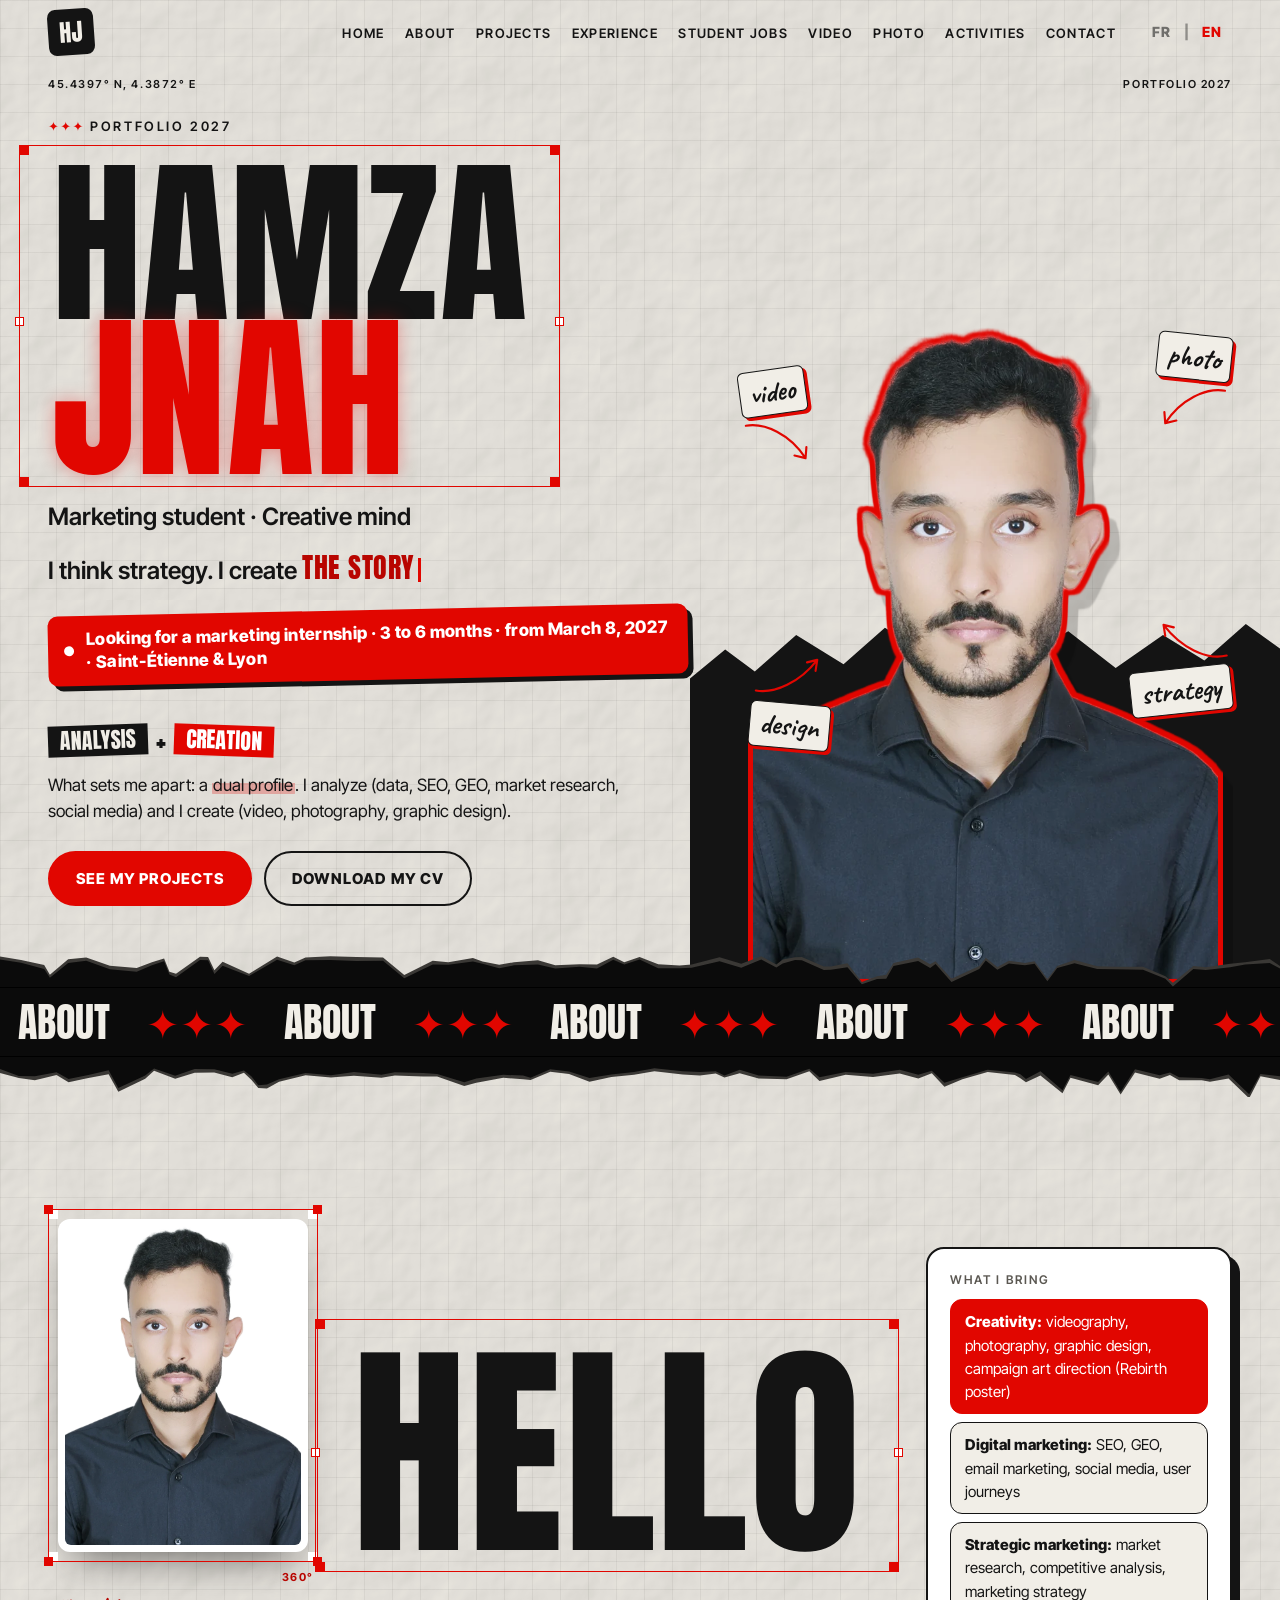
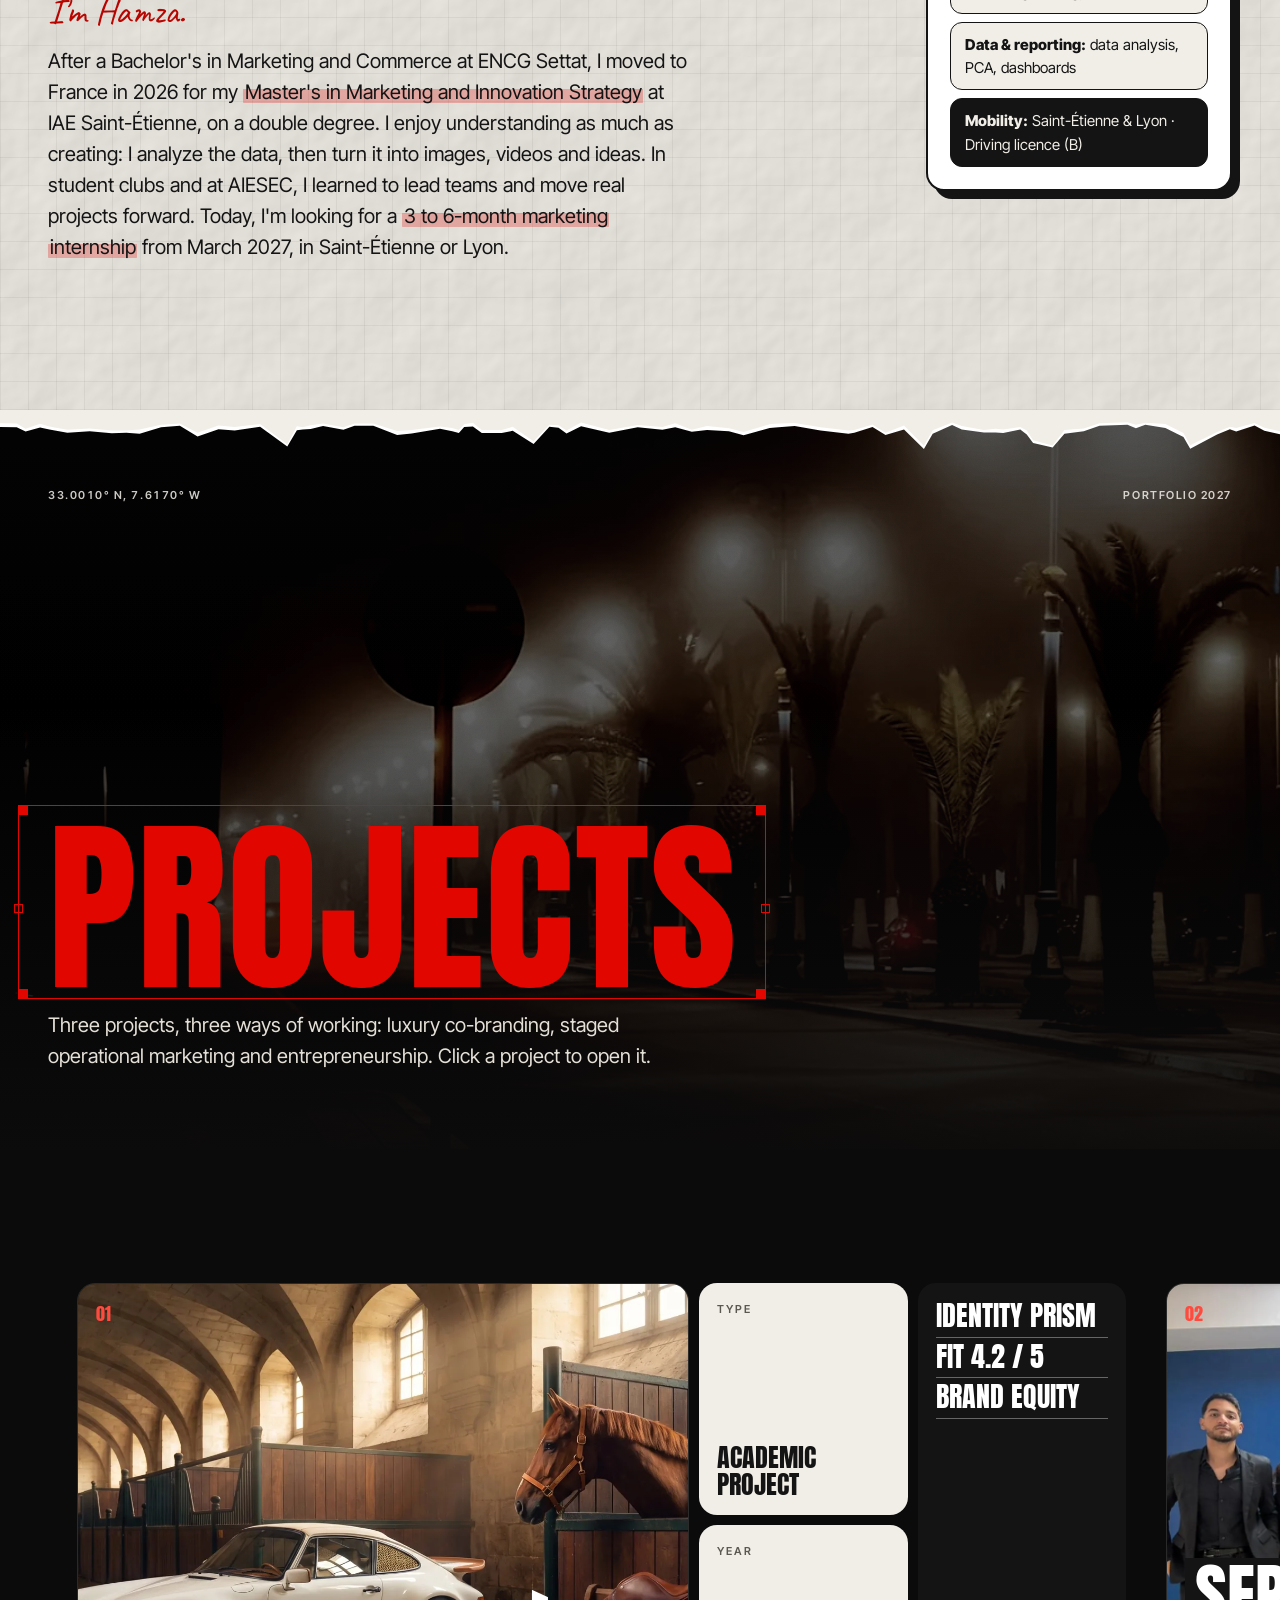
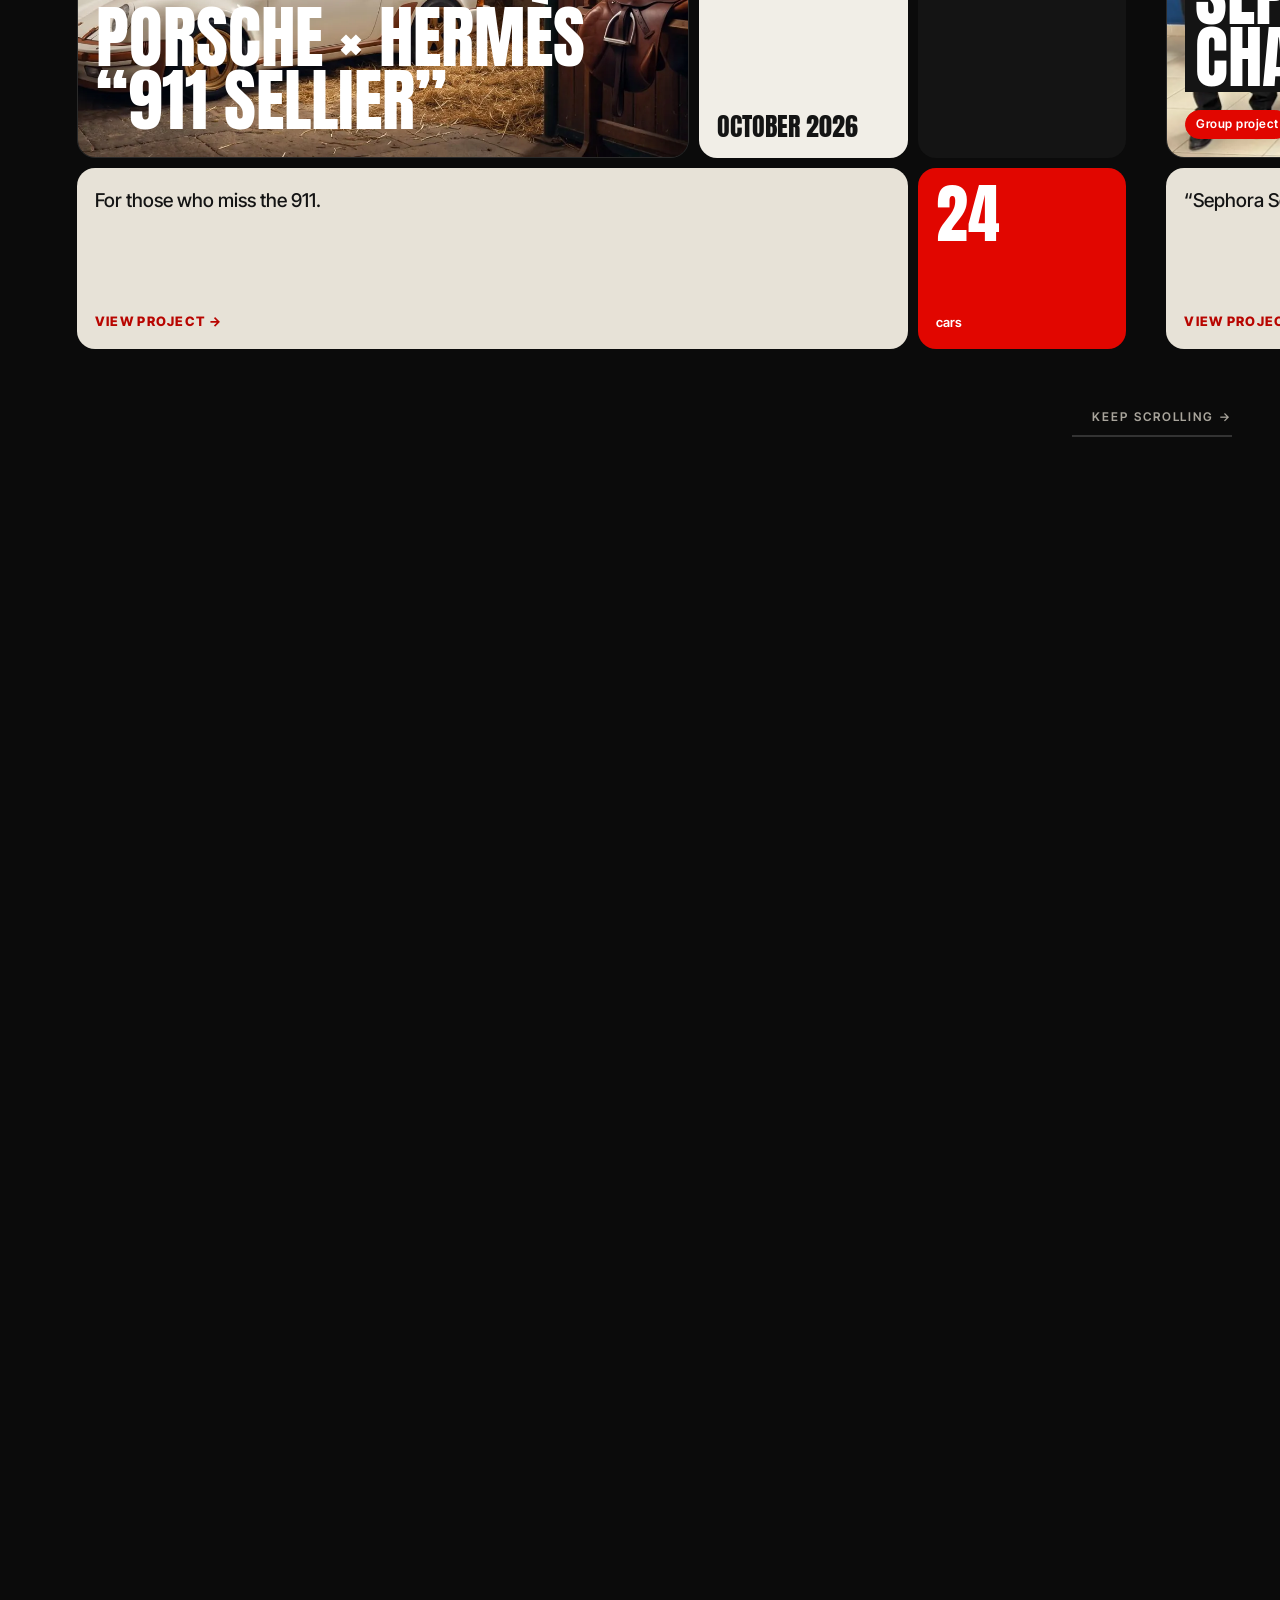
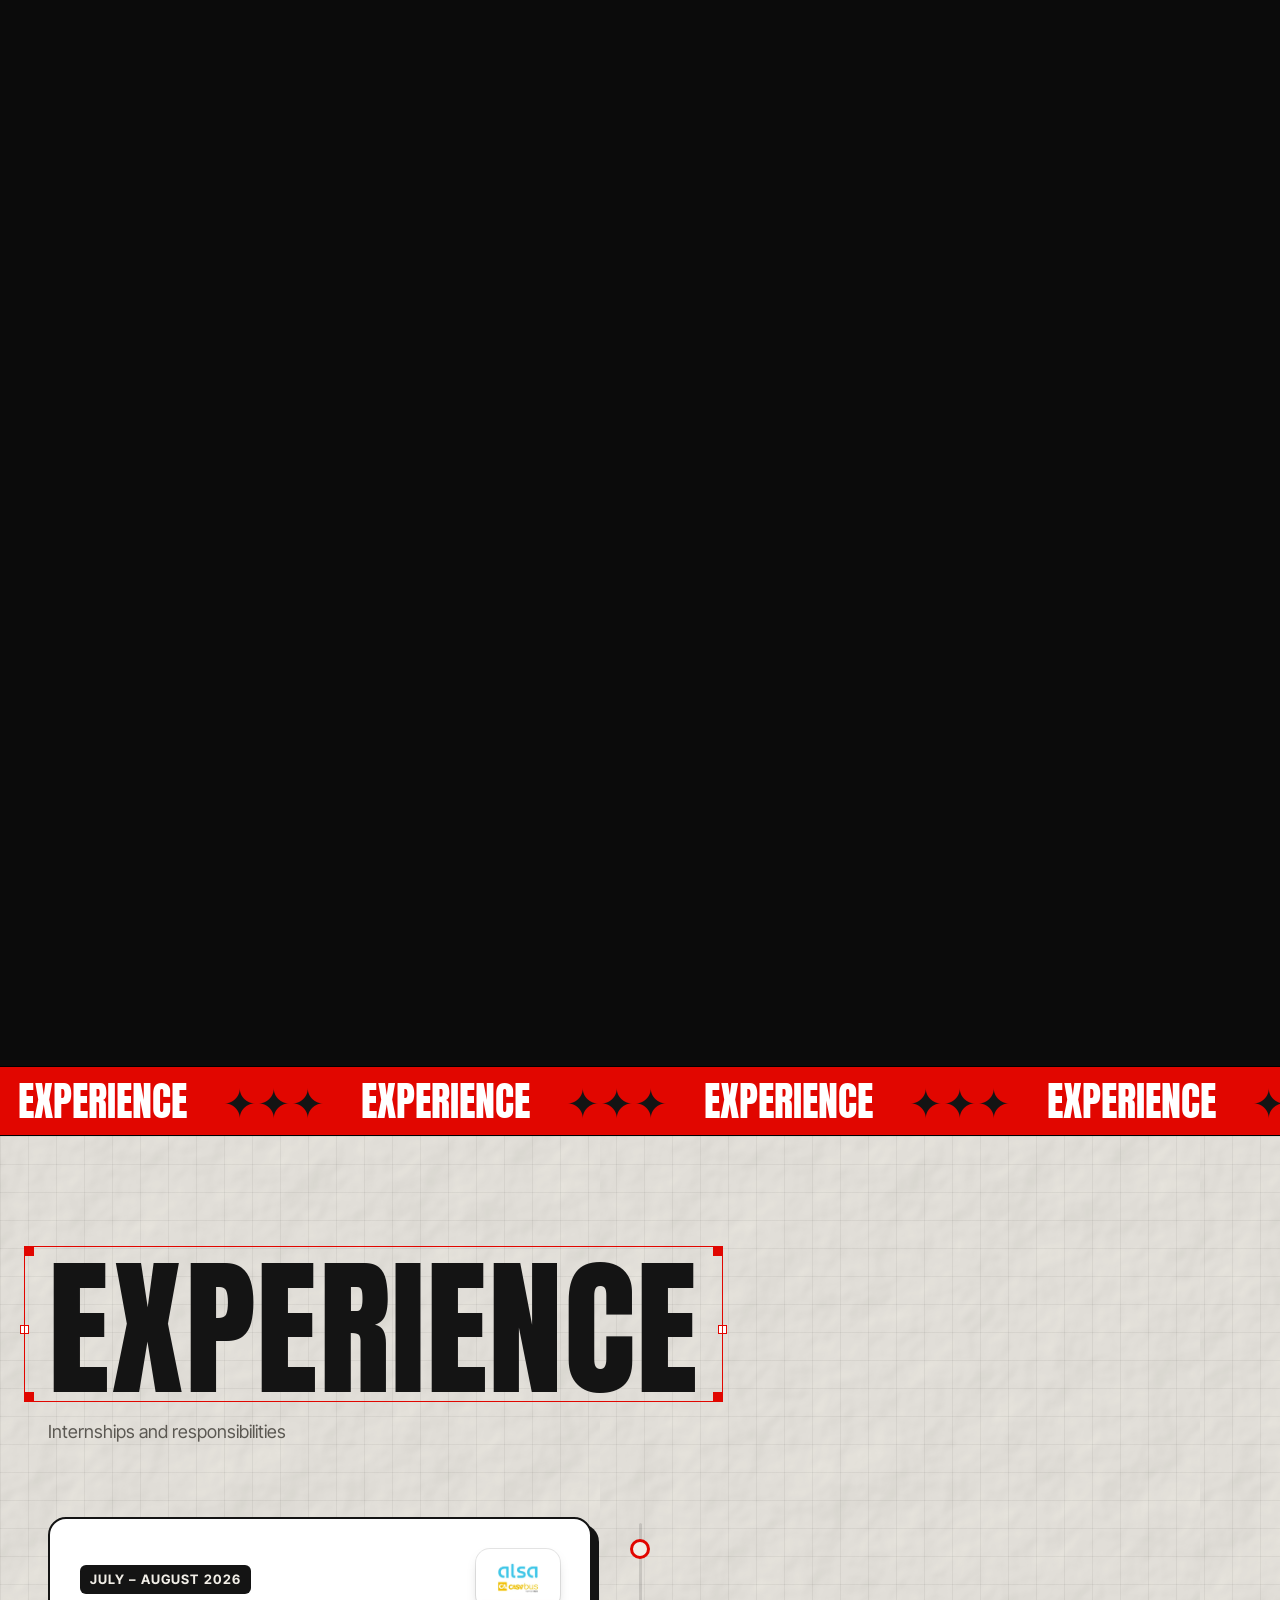
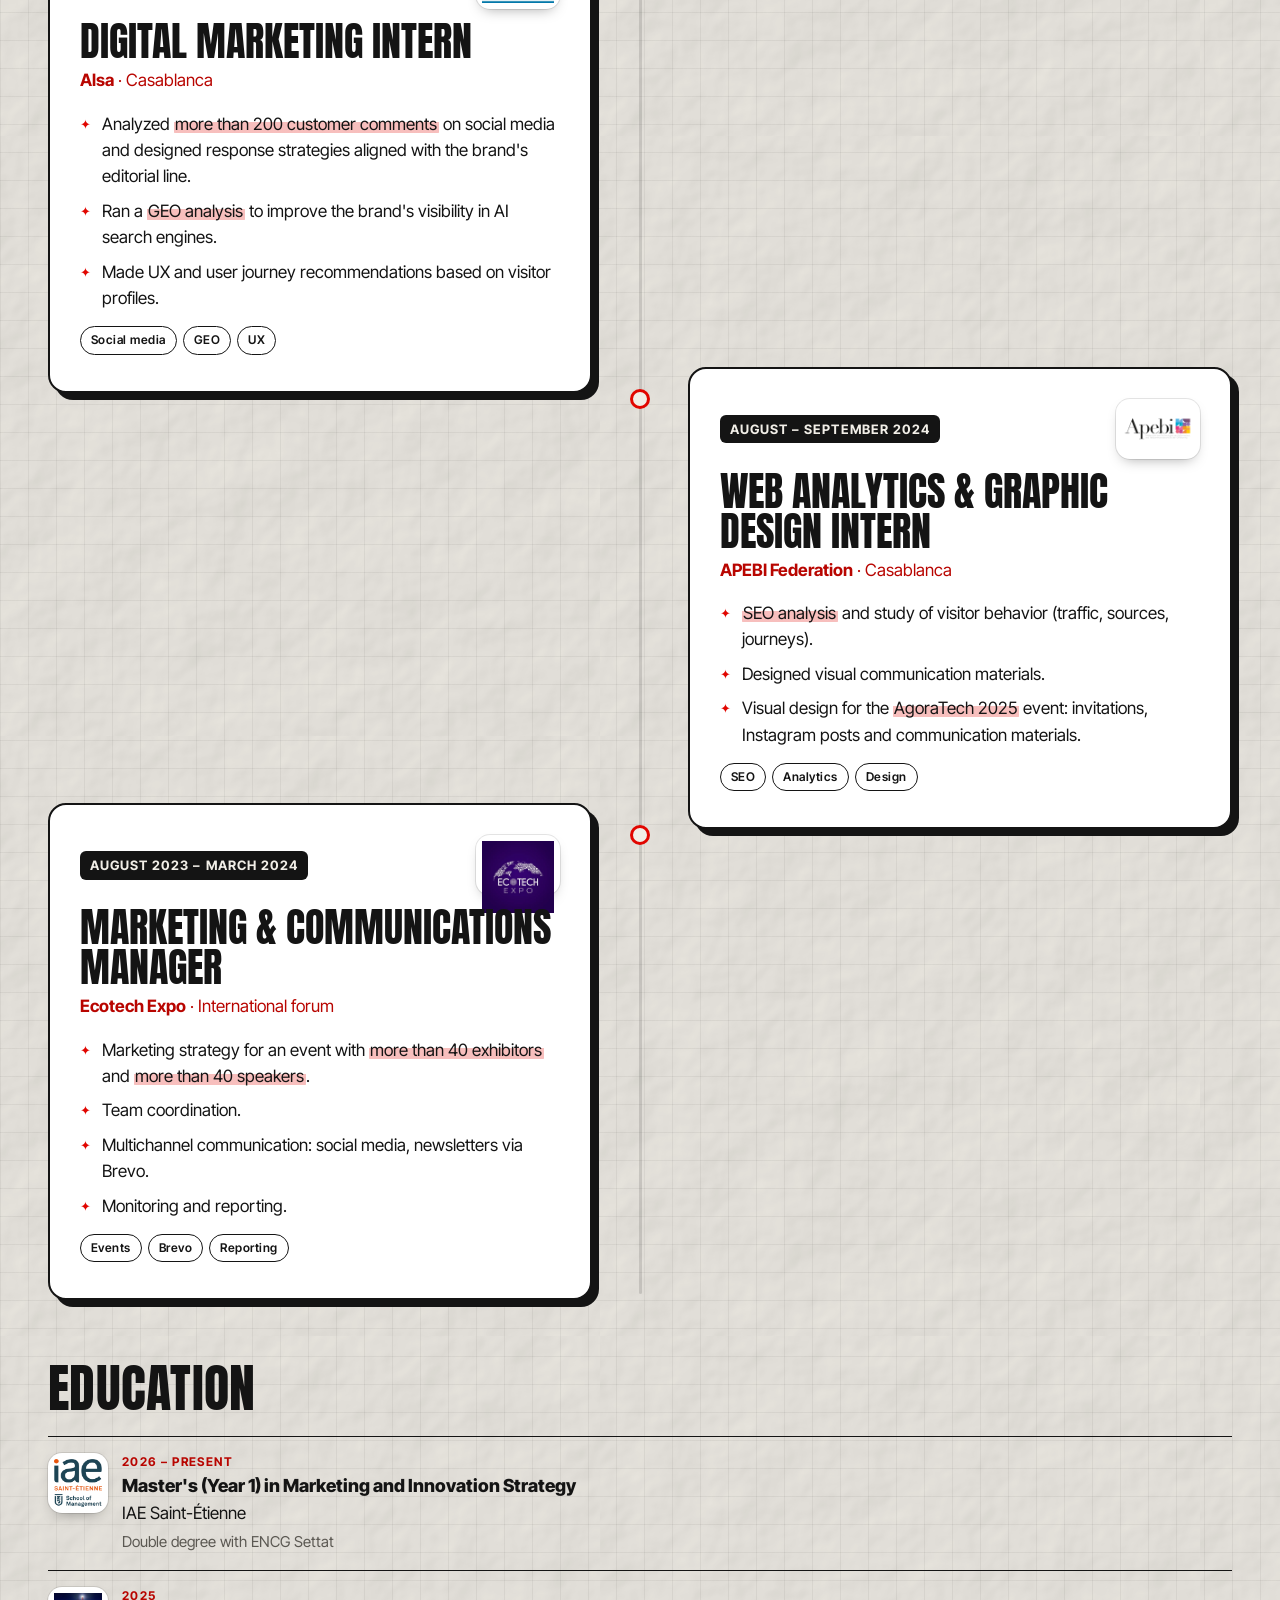
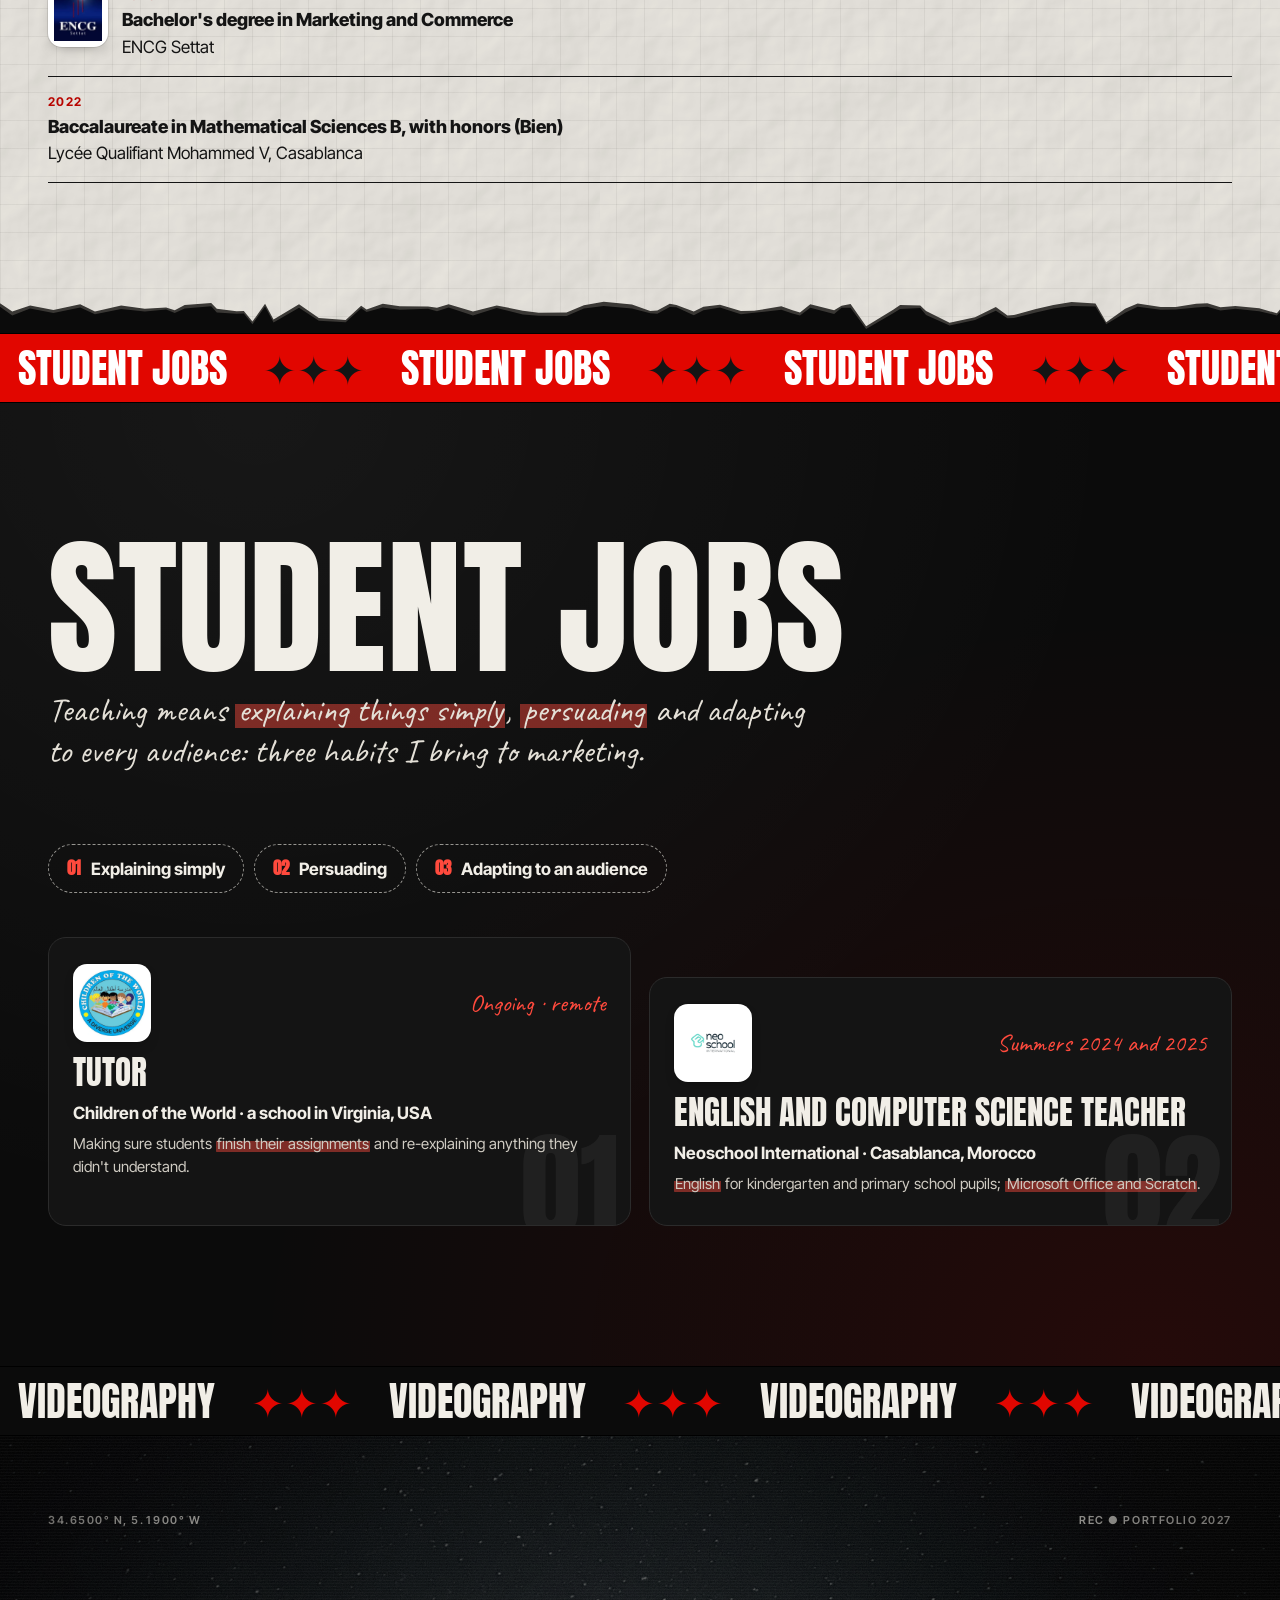
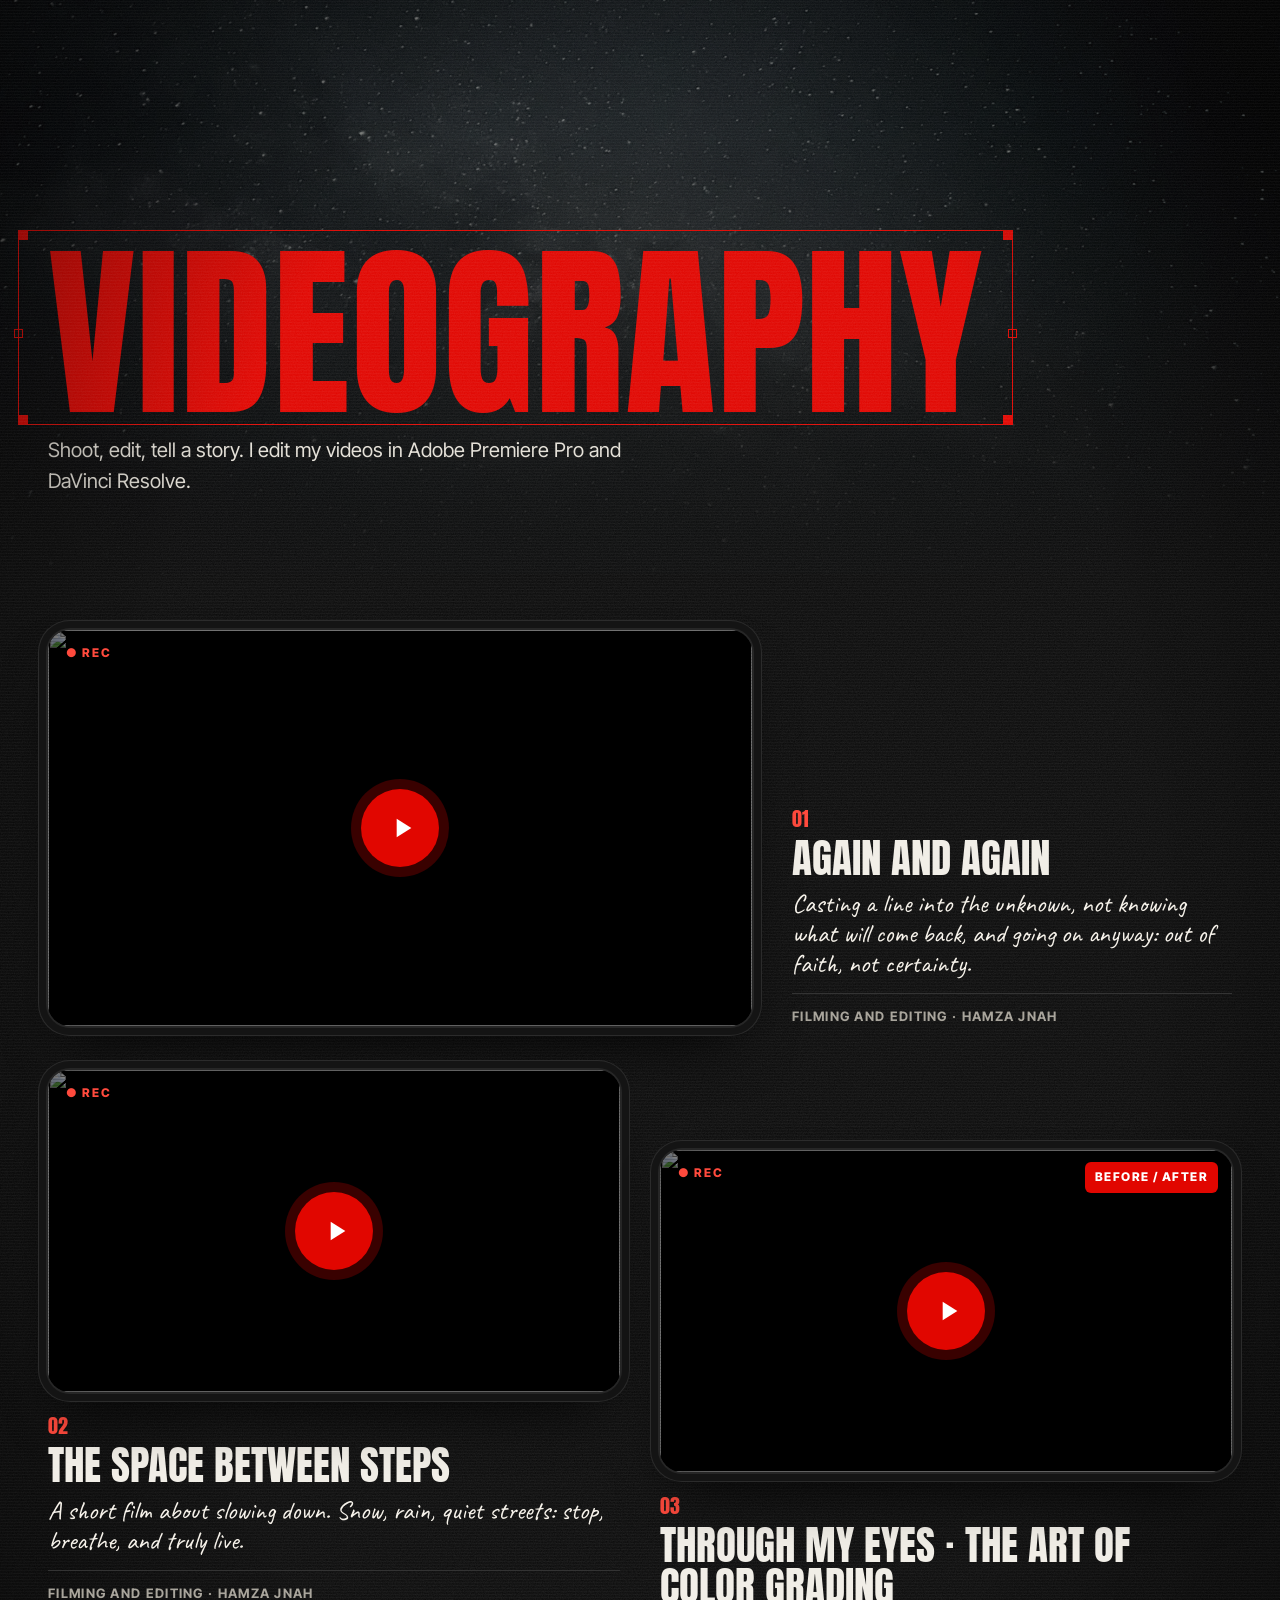
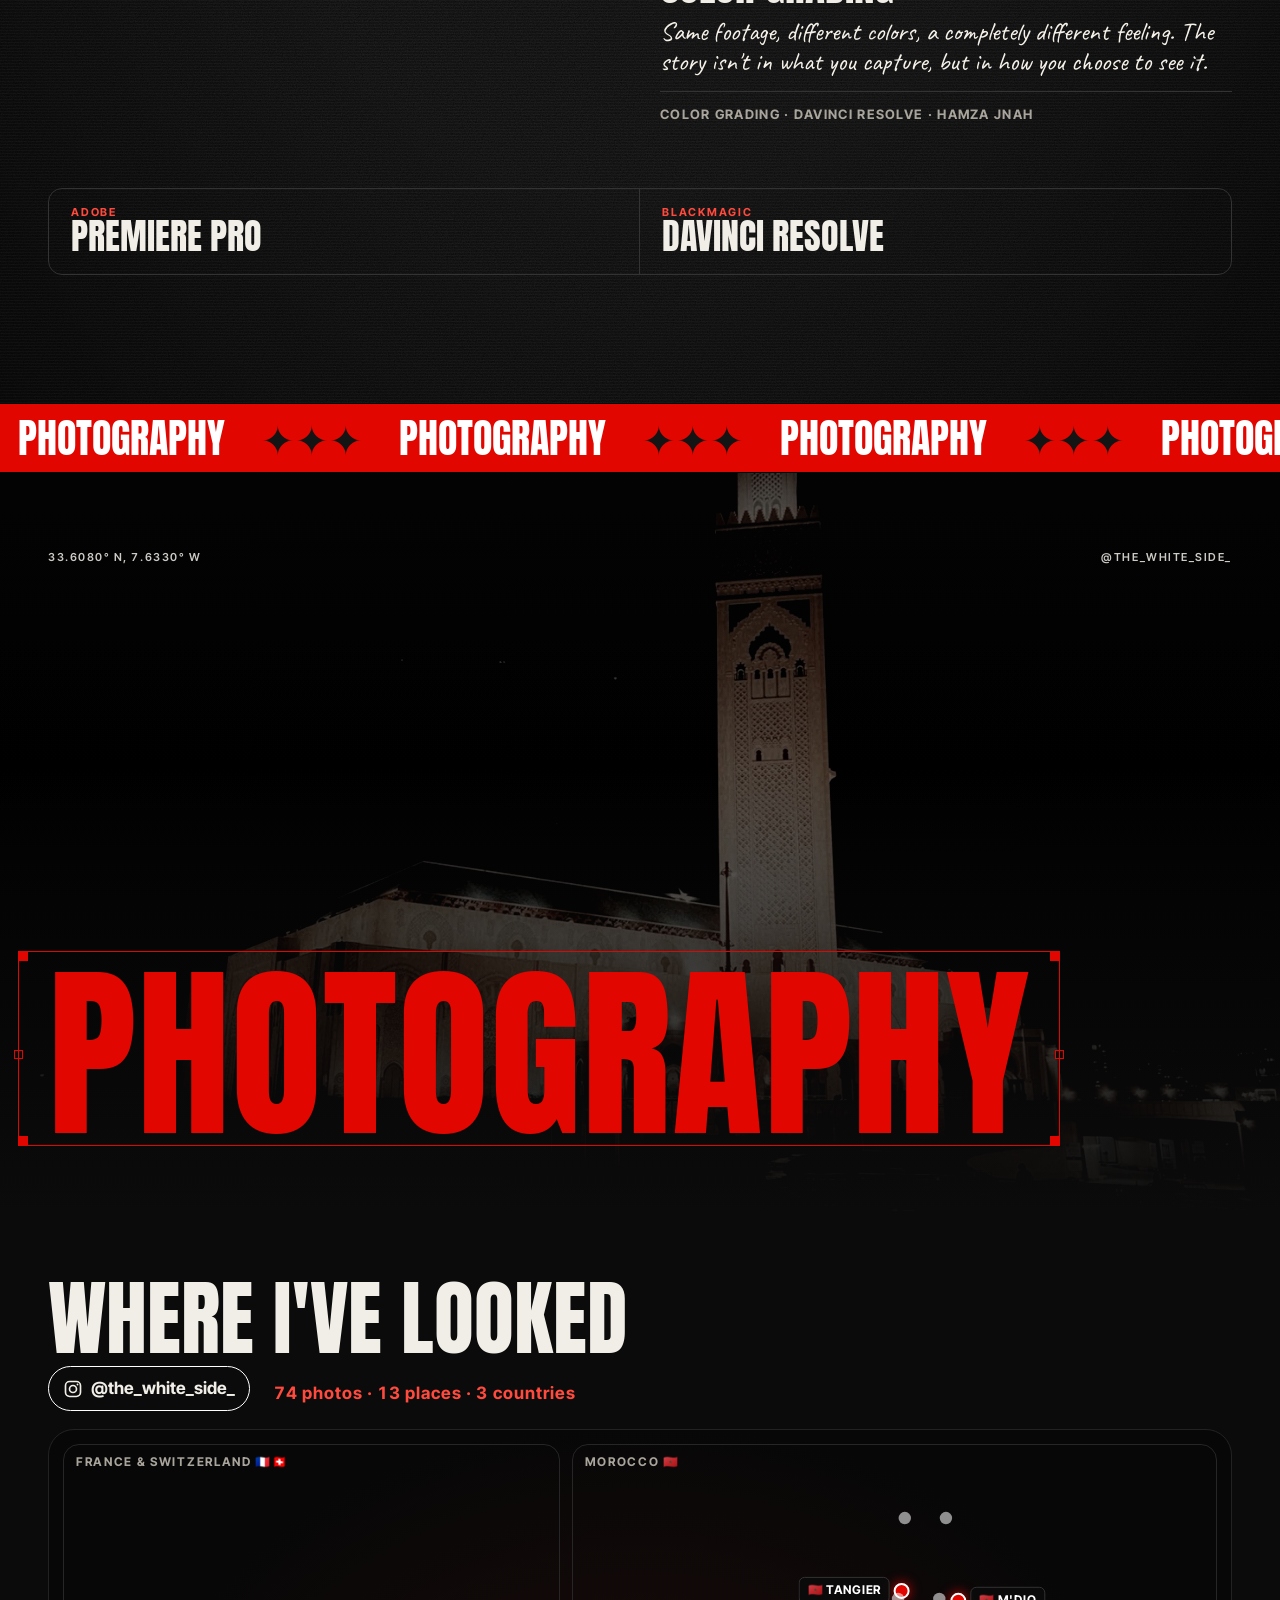
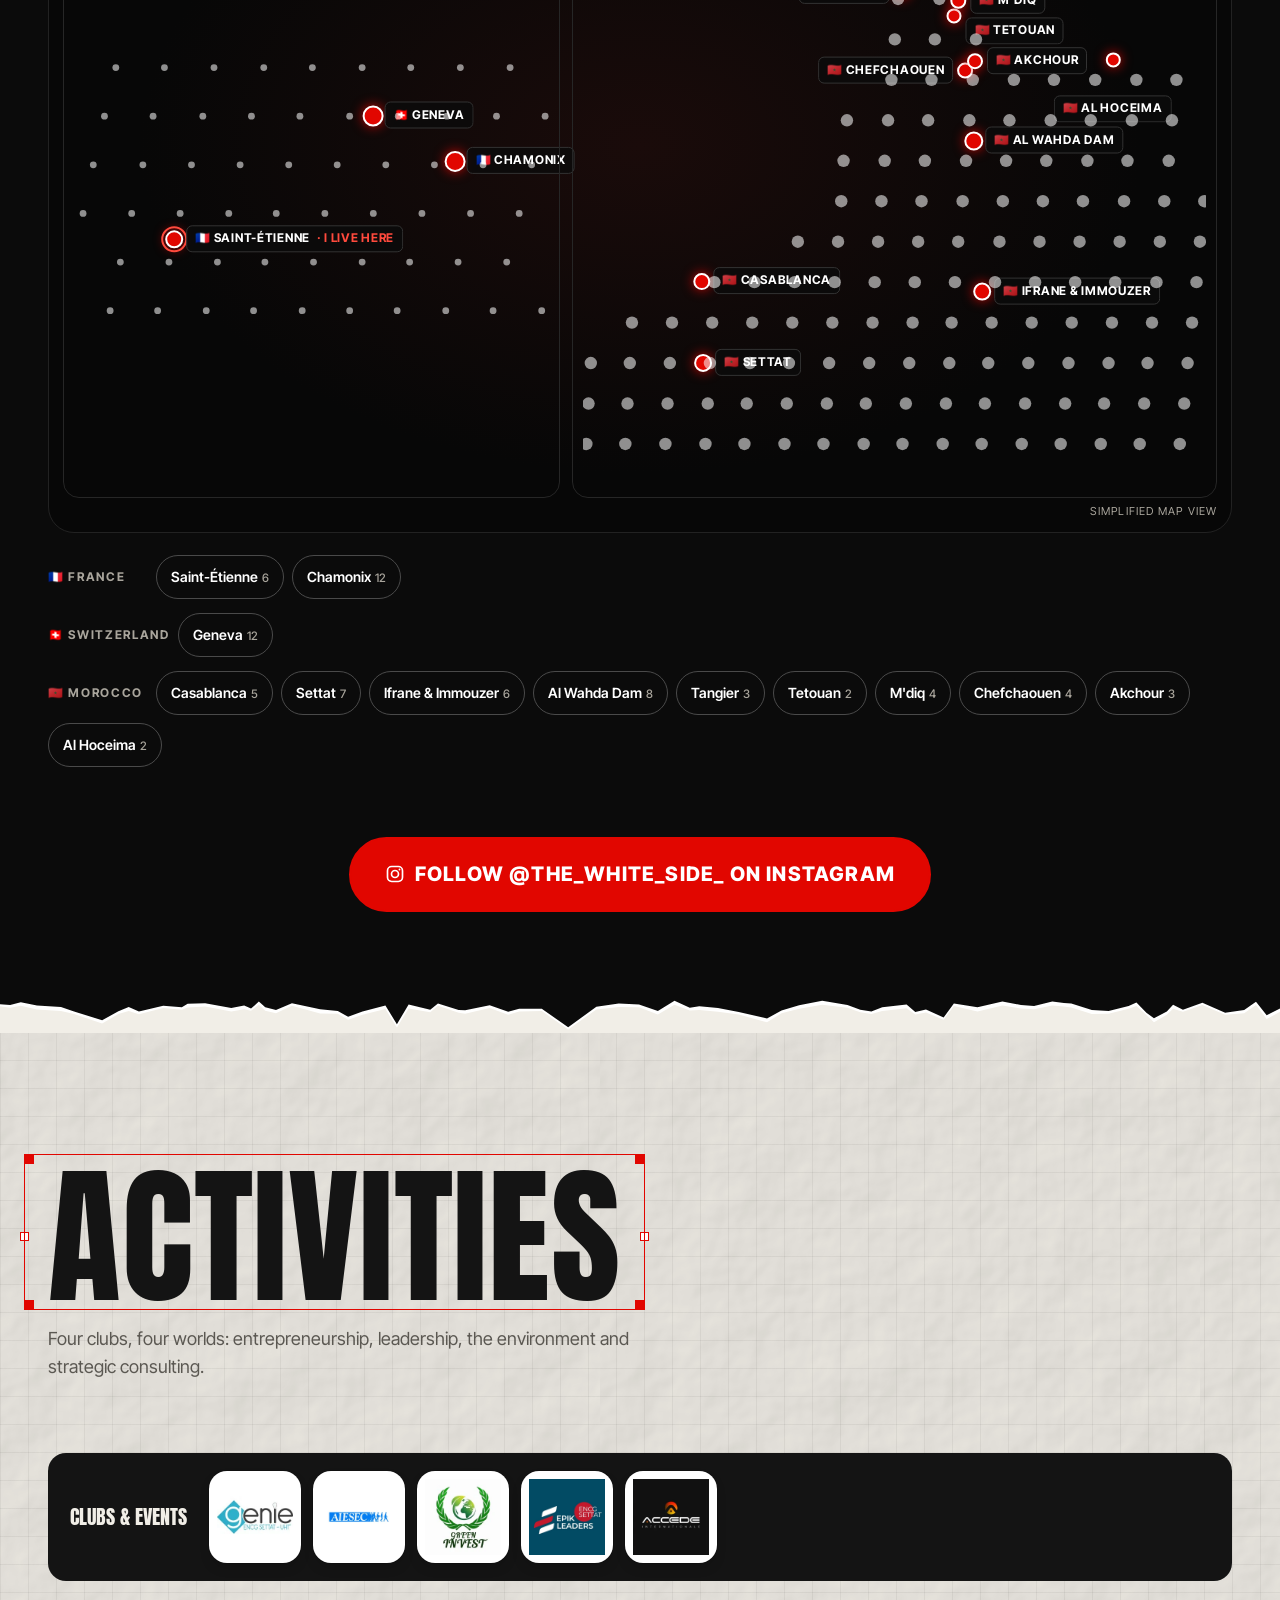
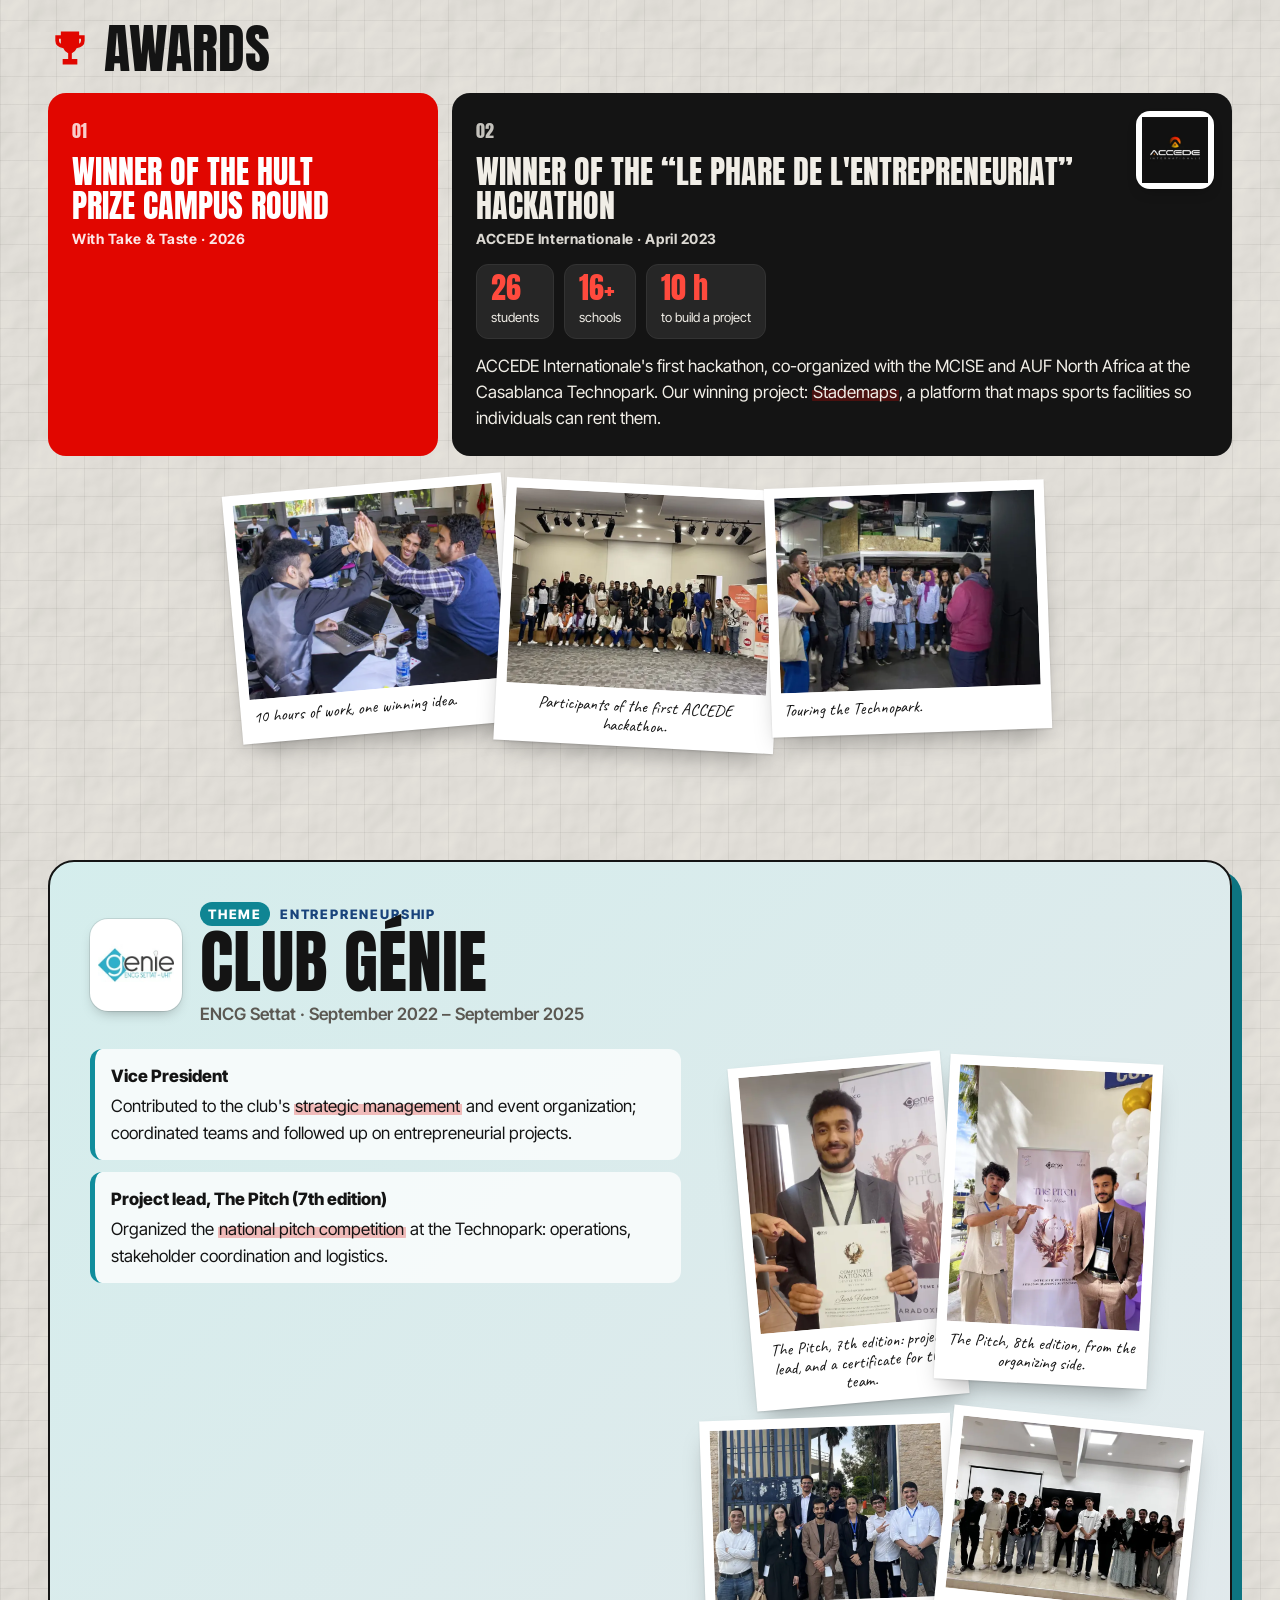
==== commit 986a7a79: "Corrections : portrait officiel, surligneur, pop-up projets, clubs, prix - Portrait détouré officiel" ====
--- a/index.html
+++ b/index.html
@@ -58,7 +58,7 @@
     "address": { "@type": "PostalAddress", "addressLocality": "Saint-Étienne", "addressCountry": "FR" },
     "alumniOf": ["ENCG Settat"],
     "affiliation": "IAE Saint-Étienne",
-    "sameAs": ["https://www.linkedin.com/in/hamza-jnah", "https://www.instagram.com/the_white_side_/"]
+    "sameAs": ["https://www.linkedin.com/in/hamza-jnah/", "https://www.instagram.com/the_white_side_/"]
   }
   </script>
 </head>
@@ -149,8 +149,8 @@
           </div>
         </div>
         <div class="hero__portrait" data-parallax="0.08">
-          <div class="portrait is-photo" id="hero-portrait">
-            <img class="portrait__img" id="hero-portrait-img" src="assets/img/parascolaire/parascolaire-genie-the-pitch-7-chef-de-projet.webp" alt="Portrait de Hamza Jnah" data-i18n-attr="alt:hero.portrait_alt" width="1200" height="1600" fetchpriority="high">
+          <div class="portrait is-cutout" id="hero-portrait">
+            <img class="portrait__img" id="hero-portrait-img" src="assets/img/portrait.webp" alt="Portrait de Hamza Jnah" data-i18n-attr="alt:hero.portrait_alt" width="717" height="1000" fetchpriority="high">
           </div>
           <ul class="ftags" id="hero-tags" aria-hidden="true">
             <li class="ftag ftag--1"><span>vidéo</span><svg viewBox="0 0 90 60"><path pathLength="1" d="M8 8 C 30 4, 60 18, 78 46 M78 46 l-13 -3 M78 46 l1 -13"/></svg></li>
@@ -175,7 +175,7 @@
               <div class="me3d__stage" id="me3d-stage">
                 <button class="flipcard" id="flipcard" type="button" aria-pressed="false" data-i18n-attr="aria-label:about.card_hint" aria-label="Cliquez pour retourner la carte">
                   <span class="flipcard__inner">
-                    <span class="flipcard__face flipcard__front"><img id="flip-img" src="assets/img/parascolaire/parascolaire-genie-the-pitch-7-chef-de-projet.webp" alt="" loading="lazy" width="1200" height="1600"></span>
+                    <span class="flipcard__face flipcard__front"><img id="flip-img" src="assets/img/portrait.webp" alt="" loading="lazy" width="717" height="1000"></span>
                     <span class="flipcard__face flipcard__back"><span class="flipcard__logo">HJ</span><span class="flipcard__t" data-i18n="about.card_back_title">Étudiant en marketing</span><span class="flipcard__s" data-i18n="about.card_back_sub">Saint-Étienne &amp; Lyon</span></span>
                   </span>
                 </button>
@@ -186,15 +186,18 @@
           </div>
           <p class="about__lead" data-i18n="about.lead">Je suis Hamza.</p>
           <p class="about__body" data-i18n="about.text"></p>
-          <h3 class="label strengths__title" data-i18n="about.strengths_title">Mes atouts</h3>
-          <ul class="strengths" id="strengths"></ul>
-          <p class="mobility"><svg aria-hidden="true" viewBox="0 0 24 24"><path d="M12 2a7 7 0 0 0-7 7c0 5 7 13 7 13s7-8 7-13a7 7 0 0 0-7-7zm0 9.5A2.5 2.5 0 1 1 12 6.5a2.5 2.5 0 0 1 0 5z"/></svg><span data-i18n="about.mobility">Mobilité : Saint-Étienne &amp; Lyon · Permis B</span></p>
         </div>
         <div class="about__side">
-          <h3 class="label" data-i18n="about.tools_title">Mes outils</h3>
-          <ul class="pills" id="about-tools"></ul>
-          <div class="polas" id="about-polas"></div>
-          <p class="hand" data-i18n="about.polaroids_note">Quelques images de mon carnet</p>
+          <div class="strengths-box">
+          <h3 class="label strengths__title" data-i18n="about.strengths_title">Ce que j'apporte</h3>
+          <ul class="strengths" id="strengths">
+            <li><strong data-i18n="about.s1n">Créativité :</strong> <span data-i18n="about.s1t">vidéographie, photographie, design graphique, direction artistique de campagne (affiche Rebirth)</span></li>
+            <li><strong data-i18n="about.s2n">Marketing digital :</strong> <span data-i18n="about.s2t">SEO, GEO, e-mailing, réseaux sociaux, parcours utilisateur</span></li>
+            <li><strong data-i18n="about.s3n">Marketing stratégique :</strong> <span data-i18n="about.s3t">études de marché, analyse concurrentielle, stratégies marketing</span></li>
+            <li><strong data-i18n="about.s4n">Data &amp; reporting :</strong> <span data-i18n="about.s4t">analyse de données, ACP, tableaux de bord</span></li>
+            <li><strong data-i18n="about.s5n">Mobilité :</strong> <span data-i18n="about.s5t">Saint-Étienne &amp; Lyon · Permis B</span></li>
+          </ul>
+          </div>
         </div>
       </div>
     </section>
@@ -216,8 +219,6 @@
         </div>
       </div>
 
-      <!-- Carnet de croquis -->
-      <div class="sketch-wrap" id="sketch"></div>
     </section>
 
     <div class="marquee marquee--red" aria-hidden="true"><div class="marquee__track" data-marquee="marquee.experience"></div></div>
@@ -295,6 +296,7 @@
           <p class="globe-head__count" id="photo-count">75 photos · 13 lieux · 3 pays</p>
         </header>
 
+        <div class="globe-scrolly" id="globe-scrolly">
         <div class="globe-stage" id="globe-stage">
           <div class="globe-view" id="globe-view">
             <canvas id="globe-canvas" aria-hidden="true"></canvas>
@@ -306,6 +308,7 @@
           </div>
           <aside class="place-panel" id="place-panel" hidden aria-live="polite"></aside>
         </div>
+        </div>
 
         <nav class="place-pills" id="place-pills" data-i18n-attr="aria-label:photo.choose" aria-label="Choisir un lieu"></nav>
 
@@ -326,6 +329,8 @@
           <h2 class="h-big sel reveal-letters" data-i18n="extra.title">Parascolaire</h2>
           <p class="sec-head__sub" data-i18n="extra.intro"></p>
         </header>
+        <div class="club-logos" id="club-logos" aria-label="Clubs"></div>
+        <div class="awards" id="awards"></div>
         <div class="extra-list" id="extra-list"></div>
       </div>
     </section>
@@ -340,9 +345,9 @@
         </header>
         <div class="skill-groups" id="skill-groups"></div>
         <h3 class="h-mid" data-i18n="skills.tools_title">Outils</h3>
-        <ul class="tool-grid" id="tool-grid"></ul>
+        <div class="tool-groups" id="tool-grid"></div>
         <h3 class="h-mid" data-i18n="skills.languages_title">Langues</h3>
-        <ul class="langs" id="langs"></ul>
+        <ol class="lang-story" id="langs"></ol>
       </div>
       <div class="torn torn--bottom" data-color="black" data-seed="31"></div>
     </section>
@@ -367,7 +372,7 @@
             </li>
             <li>
               <span class="label">LinkedIn</span>
-              <a href="https://www.linkedin.com/in/hamza-jnah" class="contact__big" target="_blank" rel="noopener">linkedin.com/in/hamza-jnah<span class="sr-only" data-i18n="common.new_tab"></span></a>
+              <a href="https://www.linkedin.com/in/hamza-jnah/" class="contact__big" target="_blank" rel="noopener">linkedin.com/in/hamza-jnah<span class="sr-only" data-i18n="common.new_tab"></span></a>
             </li>
             <li>
               <span class="label">Instagram</span>
@@ -395,6 +400,14 @@
     <a href="#accueil" data-i18n="footer.top">Haut de page ↑</a>
   </footer>
 
+  <!-- Fenêtre projet -->
+  <div class="pmodal" id="pmodal" role="dialog" aria-modal="true" aria-labelledby="pmodal-title" hidden>
+    <div class="pmodal__box" id="pmodal-box" tabindex="-1">
+      <button class="pmodal__close" type="button" data-i18n-attr="aria-label:projects.labels.close" aria-label="Fermer">×</button>
+      <div class="pmodal__content" id="pmodal-content"></div>
+    </div>
+  </div>
+
   <!-- Visionneuse plein écran -->
   <div class="lightbox" id="lightbox" role="dialog" aria-modal="true" hidden>
     <figure class="lightbox__fig">
@@ -412,6 +425,7 @@
 
   <script src="assets/js/i18n.js"></script>
   <script src="assets/js/common.js"></script>
+  <script src="assets/js/project-view.js"></script>
   <script src="assets/js/main.js"></script>
   <script src="assets/js/me3d.js"></script>
   <script type="module" src="assets/js/globe.js"></script>
--- a/assets/css/style.css
+++ b/assets/css/style.css
@@ -1124,3 +1124,175 @@
 
 .globe-stage.has-panel .globe-view.is-flat { height: 74svh; min-height: 480px; }
 @media (min-width: 1024px) { .globe-stage.has-panel .globe-view.is-flat { height: clamp(560px, 82vh, 860px); } .globe-stage.has-panel .is-flat .fm-grid { grid-template-columns: none; grid-template-rows: 1fr 1.4fr; } }
+
+/* =========================================================
+   MISE À JOUR 3 : surligneur, outils, langues, globe, pop-up, clubs
+   ========================================================= */
+
+/* Surligneur rouge qui se dessine de gauche à droite */
+mark.hl {
+  color: inherit; padding: 0 .08em; border-radius: 2px;
+  background: linear-gradient(transparent 38%, rgba(225, 6, 0, .26) 38%, rgba(225, 6, 0, .26) 94%, transparent 94%) no-repeat left / 100% 100%;
+  -webkit-box-decoration-break: clone; box-decoration-break: clone;
+}
+html.js:not(.reduce) mark.hl { background-size: 0% 100%; transition: background-size .9s cubic-bezier(.6,.1,.2,1) .25s; }
+html.js:not(.reduce) mark.hl.is-in { background-size: 100% 100%; }
+.black mark.hl, .jobs mark.hl { background-image: linear-gradient(transparent 38%, rgba(255, 74, 61, .45) 38%, rgba(255, 74, 61, .45) 94%, transparent 94%); }
+.fact--red mark.hl { background-image: linear-gradient(transparent 52%, rgba(255, 255, 255, .35) 38%, rgba(255, 255, 255, .35) 94%, transparent 94%); }
+
+/* Hello : bloc « Ce que j'apporte » */
+.strengths-box { background: #fff; border: 2px solid var(--ink); border-radius: var(--radius); padding: 22px; box-shadow: 8px 8px 0 var(--ink); }
+.strengths-box .strengths { margin: 0; max-width: none; }
+.strengths-box .strengths li { background: var(--paper); }
+.strengths-box .strengths li:first-child { background: var(--red); border-color: var(--red); color: #fff; }
+.strengths-box .strengths li:last-child { background: var(--ink); border-color: var(--ink); color: var(--paper); }
+.strengths-box .strengths__title { margin-top: 0; }
+.about__grid { align-items: start; }
+@media (min-width: 900px) { .about__side { padding-top: 40px; } }
+
+/* Logos en couleur sur pastille blanche */
+.logo-chip { display: inline-grid; place-items: center; flex: none; width: 64px; height: 64px; padding: 6px; background: #fff; border-radius: 14px; box-shadow: 0 0 0 1px rgba(0,0,0,.1), 0 6px 14px -6px rgba(0,0,0,.35); }
+.logo-chip img { max-width: 100%; max-height: 100%; object-fit: contain; }
+.logo-chip--lg { width: 78px; height: 78px; }
+.logo-chip--xl { width: 92px; height: 92px; border-radius: 18px; padding: 8px; }
+.timeline__head .logo-chip--lg { width: 84px; height: 60px; }
+.mini-list li.has-logo .logo-chip { width: 60px; height: 60px; }
+@media (max-width: 520px) { .logo-chip--xl { width: 72px; height: 72px; } }
+
+/* Jobs : logos */
+.job__head { display: flex; align-items: center; justify-content: space-between; gap: 12px; margin-bottom: 14px; }
+.job__head .job__date { margin: 0; text-align: right; }
+@media (min-width: 900px) { .jobs__list { grid-template-columns: repeat(2, 1fr); } .job:nth-child(3) { margin-top: 0; } }
+
+/* Outils : tuiles avec logos, regroupées par usage */
+.tool-groups { display: grid; gap: 22px; }
+@media (min-width: 1000px) { .tool-groups { grid-template-columns: 5fr 6fr 3fr; } }
+.tgroup__name { font-family: var(--f-title); text-transform: uppercase; font-size: 22px; margin-bottom: 12px; display: flex; align-items: center; gap: 10px; }
+.tgroup__name::before { content: ''; width: 18px; height: 3px; background: var(--red); }
+.tgroup__grid { display: grid; grid-template-columns: repeat(auto-fill, minmax(118px, 1fr)); gap: 10px; }
+.tool { position: relative; display: flex; flex-direction: column; align-items: center; justify-content: center; gap: 10px; min-height: 118px; padding: 14px 8px; text-align: center; background: #fff; border: 1.5px solid var(--ink); border-radius: 16px; transition: transform .3s var(--ease), box-shadow .3s; }
+.tool svg { width: 38px; height: 38px; fill: var(--ink); transition: fill .3s; }
+.tool__ini { display: grid; place-items: center; min-width: 38px; height: 38px; padding: 0 6px; border-radius: 9px; background: var(--ink); color: #fff; font-weight: 800; font-size: 15px; letter-spacing: .02em; transition: background .3s, color .3s; }
+.tool__name { font-weight: 700; font-size: 14px; line-height: 1.2; }
+.tool:hover { transform: translateY(-6px) rotate(-1deg); box-shadow: 0 16px 24px -14px rgba(0,0,0,.5), 4px 4px 0 var(--c); }
+.tool:hover svg { fill: var(--c); }
+.tool:hover .tool__ini { background: var(--c); }
+.tool:hover .tool__ini.is-light { color: var(--ink); }
+@media (hover: none) { .tool svg { fill: var(--c); } .tool__ini { background: var(--c); } .tool__ini.is-light { color: var(--ink); } }
+
+/* Langues : un récit en 3 étapes */
+.lang-story { display: grid; gap: 14px; position: relative; }
+@media (min-width: 860px) { .lang-story { grid-template-columns: repeat(3, 1fr); } .lang-story::before { content: ''; position: absolute; left: 4%; right: 4%; top: 34px; height: 2px; background: repeating-linear-gradient(90deg, var(--ink) 0 8px, transparent 8px 14px); } }
+.lang { position: relative; z-index: 1; background: #fff; border: 2px solid var(--ink); border-radius: var(--radius); padding: 22px 22px 24px; }
+.lang:nth-child(2) { background: var(--ink); color: var(--paper); }
+.lang:nth-child(3) { background: var(--red); border-color: var(--red); color: #fff; }
+.lang__n { display: inline-grid; place-items: center; width: 44px; height: 44px; border-radius: 50%; background: var(--paper); color: var(--ink); border: 2px solid var(--ink); font-family: var(--f-title); font-size: 18px; margin-bottom: 12px; }
+.lang__lvl { display: inline-block; font-weight: 800; font-size: 12px; letter-spacing: .14em; text-transform: uppercase; padding: 4px 10px; border-radius: 999px; border: 1.5px solid currentColor; margin: 0 0 10px; }
+.lang__name { font-family: var(--f-title); text-transform: uppercase; font-size: clamp(32px, 4vw, 46px); line-height: 1; margin-bottom: 10px; }
+.lang__text { font-family: var(--f-hand); font-size: 24px; line-height: 1.2; margin: 0; }
+html.js:not(.reduce) .lang.rv:not(.is-in) { transform: translateY(40px) rotate(-2deg); }
+
+/* Globe : section fixée pendant le zoom arrière */
+.globe-scrolly.is-scrolly { height: calc(clamp(440px, 78vh, 820px) + 150vh); }
+.globe-scrolly.is-scrolly .globe-stage { position: sticky; top: calc(var(--header-h) + 10px); }
+@media (max-width: 600px) { .globe-scrolly.is-scrolly { height: calc(max(64svh, 420px) + 90vh); } }
+
+/* Fenêtre pop-up des projets */
+html.modal-open { overflow: hidden; }
+.pmodal { position: fixed; inset: 0; z-index: 420; background: rgba(5, 5, 5, .78); -webkit-backdrop-filter: blur(4px); backdrop-filter: blur(4px); display: grid; place-items: center; padding: 3vh 3vw; opacity: 0; transition: opacity .25s; }
+.pmodal.is-open { opacity: 1; }
+.pmodal__box { position: relative; width: min(1180px, 100%); max-height: 94vh; overflow-y: auto; overscroll-behavior: contain; background: var(--paper); border-radius: 22px; box-shadow: 0 40px 100px rgba(0,0,0,.6); transform: translateY(20px) scale(.98); transition: transform .35s var(--ease); outline: none; }
+.pmodal.is-open .pmodal__box { transform: none; }
+.pmodal__close { position: sticky; top: 14px; float: right; margin: 14px 14px -66px 0; z-index: 10; width: 52px; height: 52px; border-radius: 50%; border: 2px solid #fff; background: var(--red); color: #fff; font-size: 30px; line-height: 1; display: grid; place-items: center; box-shadow: 0 6px 16px rgba(0,0,0,.4); }
+.pmodal__close:hover { background: var(--ink); }
+.pmodal .detail-cover { min-height: clamp(420px, 70vh, 640px); padding-top: 70px; }
+.pmodal .detail-hero { padding-top: 70px; }
+.pmodal .corner--tl, .pmodal .corner--tr { top: 24px; }
+.pmodal .corner--tr { right: 84px; }
+.pmodal .case-hero .case-tape { margin-top: 30px; }
+.pmodal .next-project { border-radius: 0 0 22px 22px; }
+@media (max-width: 700px) {
+  .pmodal { padding: 0; }
+  .pmodal__box { max-height: 100%; height: 100%; border-radius: 0; }
+  .pmodal .next-project { border-radius: 0; }
+}
+
+/* Parascolaire : bande de logos */
+.club-logos { display: flex; flex-wrap: wrap; align-items: center; gap: 14px 22px; padding: 18px 22px; margin-bottom: 40px; background: var(--ink); border-radius: var(--radius); }
+.club-logos__lbl { margin: 0; color: var(--paper); font-family: var(--f-title); text-transform: uppercase; font-size: 20px; }
+.club-logos ul { display: flex; flex-wrap: wrap; gap: 12px; }
+.club-logos .logo-chip { transition: transform .3s var(--ease); }
+.club-logos .logo-chip:hover { transform: translateY(-4px) rotate(-3deg); }
+
+/* Prix & distinctions */
+.awards { margin-bottom: clamp(50px, 7vw, 90px); }
+.awards__head { display: flex; align-items: center; gap: 12px; margin-bottom: 18px; }
+.awards__trophy { width: 44px; height: 44px; fill: var(--red); }
+.awards__title { font-family: var(--f-title); text-transform: uppercase; font-size: clamp(32px, 4.5vw, 54px); line-height: 1; }
+.awards__grid { display: grid; gap: 14px; }
+@media (min-width: 900px) { .awards__grid { grid-template-columns: 1fr 2fr; } }
+.award-card { position: relative; background: var(--ink); color: var(--paper); border-radius: var(--radius); padding: 24px; overflow: hidden; }
+.award-card:first-child { background: var(--red); color: #fff; }
+.award-card h4 { font-family: var(--f-title); text-transform: uppercase; font-size: clamp(24px, 2.6vw, 32px); line-height: 1.05; margin: 10px 0 6px; max-width: 90%; }
+.award-card__n { font-family: var(--f-title); font-size: 18px; opacity: .8; }
+.award-card__sub { font-weight: 700; font-size: 14px; letter-spacing: .04em; opacity: .9; }
+.award-card--hack .logo-chip { position: absolute; right: 18px; top: 18px; }
+.award-card__stats { display: flex; flex-wrap: wrap; gap: 10px; margin: 14px 0; }
+.award-card__stats li { background: rgba(255,255,255,.08); border: 1px solid #333; border-radius: 12px; padding: 8px 14px; }
+.award-card__stats strong { display: block; font-family: var(--f-title); font-weight: 400; font-size: 30px; color: var(--red-bright); line-height: 1; }
+.award-card__stats span { font-size: 13px; }
+.award-card p:last-child { margin: 0; }
+@media (max-width: 520px) { .award-card--hack .logo-chip { position: static; margin-bottom: 4px; } }
+.awards .club__gal { margin-top: 18px; }
+
+/* Cartes des clubs : couleurs du logo */
+.extra-list { gap: clamp(40px, 6vw, 70px); }
+.club { --c1: #888; --c2: #555; position: relative; border-radius: 26px; padding: clamp(20px, 3.5vw, 40px); border: 2px solid var(--ink); background: linear-gradient(135deg, color-mix(in srgb, var(--c1) 18%, #fffdf8), color-mix(in srgb, var(--c2) 12%, #fffdf8) 70%); box-shadow: 10px 10px 0 color-mix(in srgb, var(--c1) 70%, #000); }
+.club--genie { --c1: #13a6b8; --c2: #1d4f91; }
+.club--aiesec { --c1: #037ef3; --c2: #0a55a8; }
+.club--green { --c1: #3c9a3c; --c2: #1f5e2e; }
+.club--epik { --c1: #024a63; --c2: #c01a2c; }
+.club__head { display: flex; align-items: center; gap: 18px; margin-bottom: 22px; }
+.club__theme { margin: 0 0 4px; font-weight: 800; font-size: 13px; letter-spacing: .14em; text-transform: uppercase; color: color-mix(in srgb, var(--c2) 85%, #000); }
+.club__theme span { display: inline-block; padding: 2px 8px; border-radius: 999px; background: color-mix(in srgb, var(--c1) 80%, #000); color: #fff; margin-right: 6px; }
+.club__name { font-family: var(--f-title); text-transform: uppercase; font-size: clamp(36px, 5.5vw, 70px); line-height: .92; }
+.club__meta { margin: 6px 0 0; font-weight: 600; color: var(--grey); }
+.club__body { display: grid; gap: 26px; align-items: start; }
+@media (min-width: 960px) { .club__body.has-gal { grid-template-columns: 1.1fr .9fr; } }
+.club__roles { display: grid; gap: 12px; }
+.club__roles li { background: rgba(255,255,255,.75); border-left: 5px solid color-mix(in srgb, var(--c1) 85%, #000); border-radius: 12px; padding: 14px 16px; }
+.club__roles h4 { font-weight: 800; font-size: 17px; margin-bottom: 4px; }
+.club__roles p { margin: 0; }
+.club__skills { margin-top: 14px; }
+.club__gal { justify-content: center; }
+.club__steps { display: grid; gap: 12px; align-items: stretch; }
+@media (min-width: 820px) { .club__steps { grid-template-columns: 1fr auto 1fr; align-items: center; } }
+.club__steps li:not(.club__arrow) { background: rgba(255,255,255,.8); border-radius: 16px; padding: 18px 20px; border: 2px solid color-mix(in srgb, var(--c1) 80%, #000); }
+.club__steps li:last-child { background: var(--c1); color: #fff; border-color: var(--c1); }
+.club__step-n { font-family: var(--f-title); font-size: 26px; color: var(--c2); }
+.club__steps li:last-child .club__step-n { color: #fff; }
+.club__step-date { margin: 0; font-weight: 800; font-size: 13px; letter-spacing: .1em; text-transform: uppercase; }
+.club__steps h4 { font-family: var(--f-title); text-transform: uppercase; font-size: 26px; line-height: 1; margin: 4px 0 8px; }
+.club__steps p { margin: 0; }
+.club__arrow { font-family: var(--f-title); font-size: 40px; color: var(--c2); text-align: center; }
+@media (max-width: 819px) { .club__arrow { transform: rotate(90deg); } }
+.club--epik .club__steps li:last-child mark.hl { background-image: linear-gradient(transparent 52%, rgba(255,255,255,.35) 38%, rgba(255,255,255,.35) 94%, transparent 94%); }
+
+/* Sous-cartes Club Génie : Take & Taste, Rebirth */
+.subcard { margin-top: 26px; border-radius: 20px; padding: 22px; background: #fff; border: 2px solid var(--ink); display: grid; gap: 22px; align-items: center; }
+@media (min-width: 960px) { .subcard { grid-template-columns: 1.1fr .9fr; } }
+.subcard__title { font-family: var(--f-title); text-transform: uppercase; font-size: clamp(32px, 4vw, 52px); line-height: .95; margin-bottom: 12px; }
+.rebirth { position: relative; background: var(--ink); color: var(--paper); border-color: var(--ink); box-shadow: 8px 8px 0 var(--red); overflow: hidden; }
+@media (min-width: 760px) { .rebirth { grid-template-columns: .85fr 1.15fr; align-items: start; } }
+.rebirth__poster, .rebirth__team { display: block; padding: 0; border: 0; background: none; cursor: zoom-in; color: inherit; text-align: left; width: 100%; }
+.rebirth__poster img { width: 100%; border-radius: 12px; box-shadow: 0 20px 40px -18px rgba(0,0,0,.9); }
+.rebirth__team { margin: 10px 0 16px; }
+.rebirth__team img { width: 100%; border-radius: 12px; }
+.rebirth__team .hand { display: block; margin-top: 6px; font-size: 20px; color: #e4e0d7; }
+.rebirth__body p { font-size: 16px; }
+.rebirth .campaign__stamp { right: 18px; top: 18px; }
+.club__gal { display: flex; flex-wrap: wrap; justify-content: center; align-items: flex-start; }
+.club__gal .polaroid { width: 44%; max-width: 220px; margin: 0 -6px 14px; }
+.club__gal .polaroid--land { width: 52%; max-width: 280px; }
+.club__gal .polaroid__cap { font-size: 17px; }
+@media (min-width: 960px) { .awards .club__gal .polaroid { width: 30%; } }
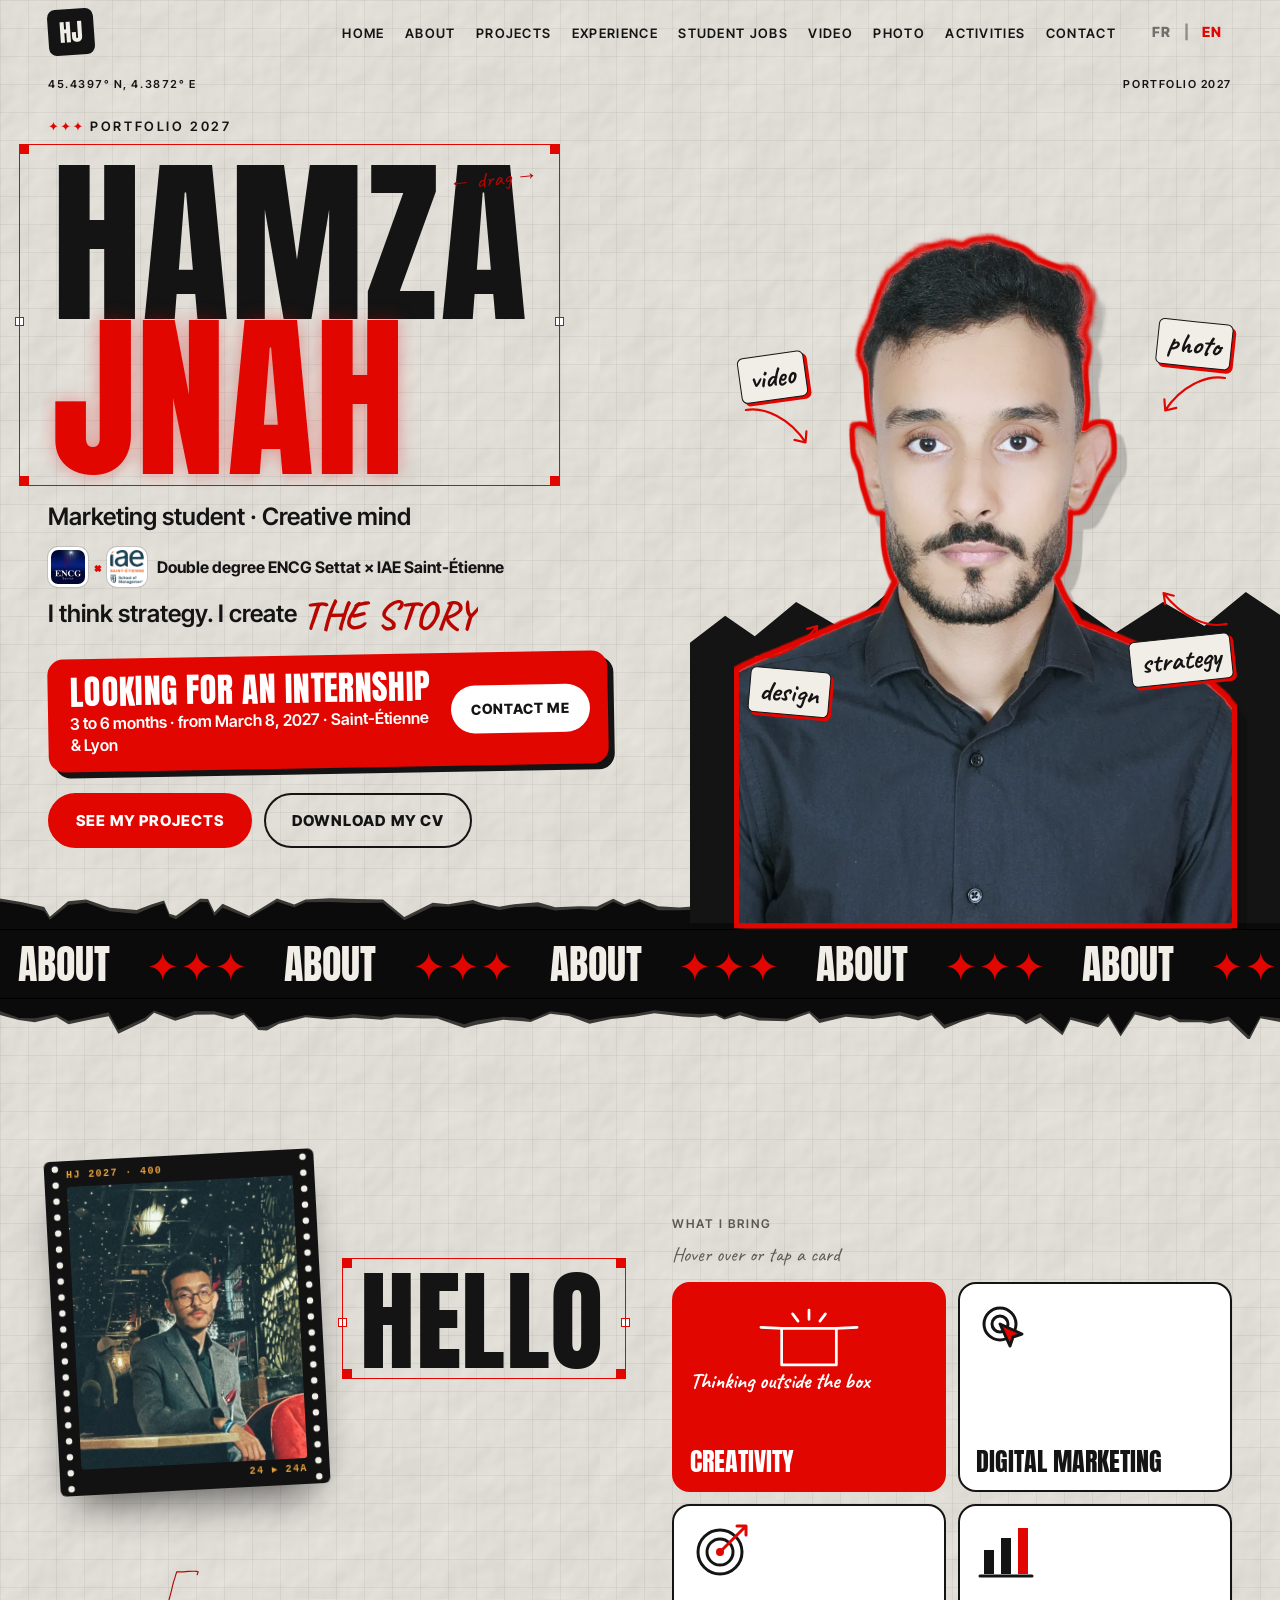
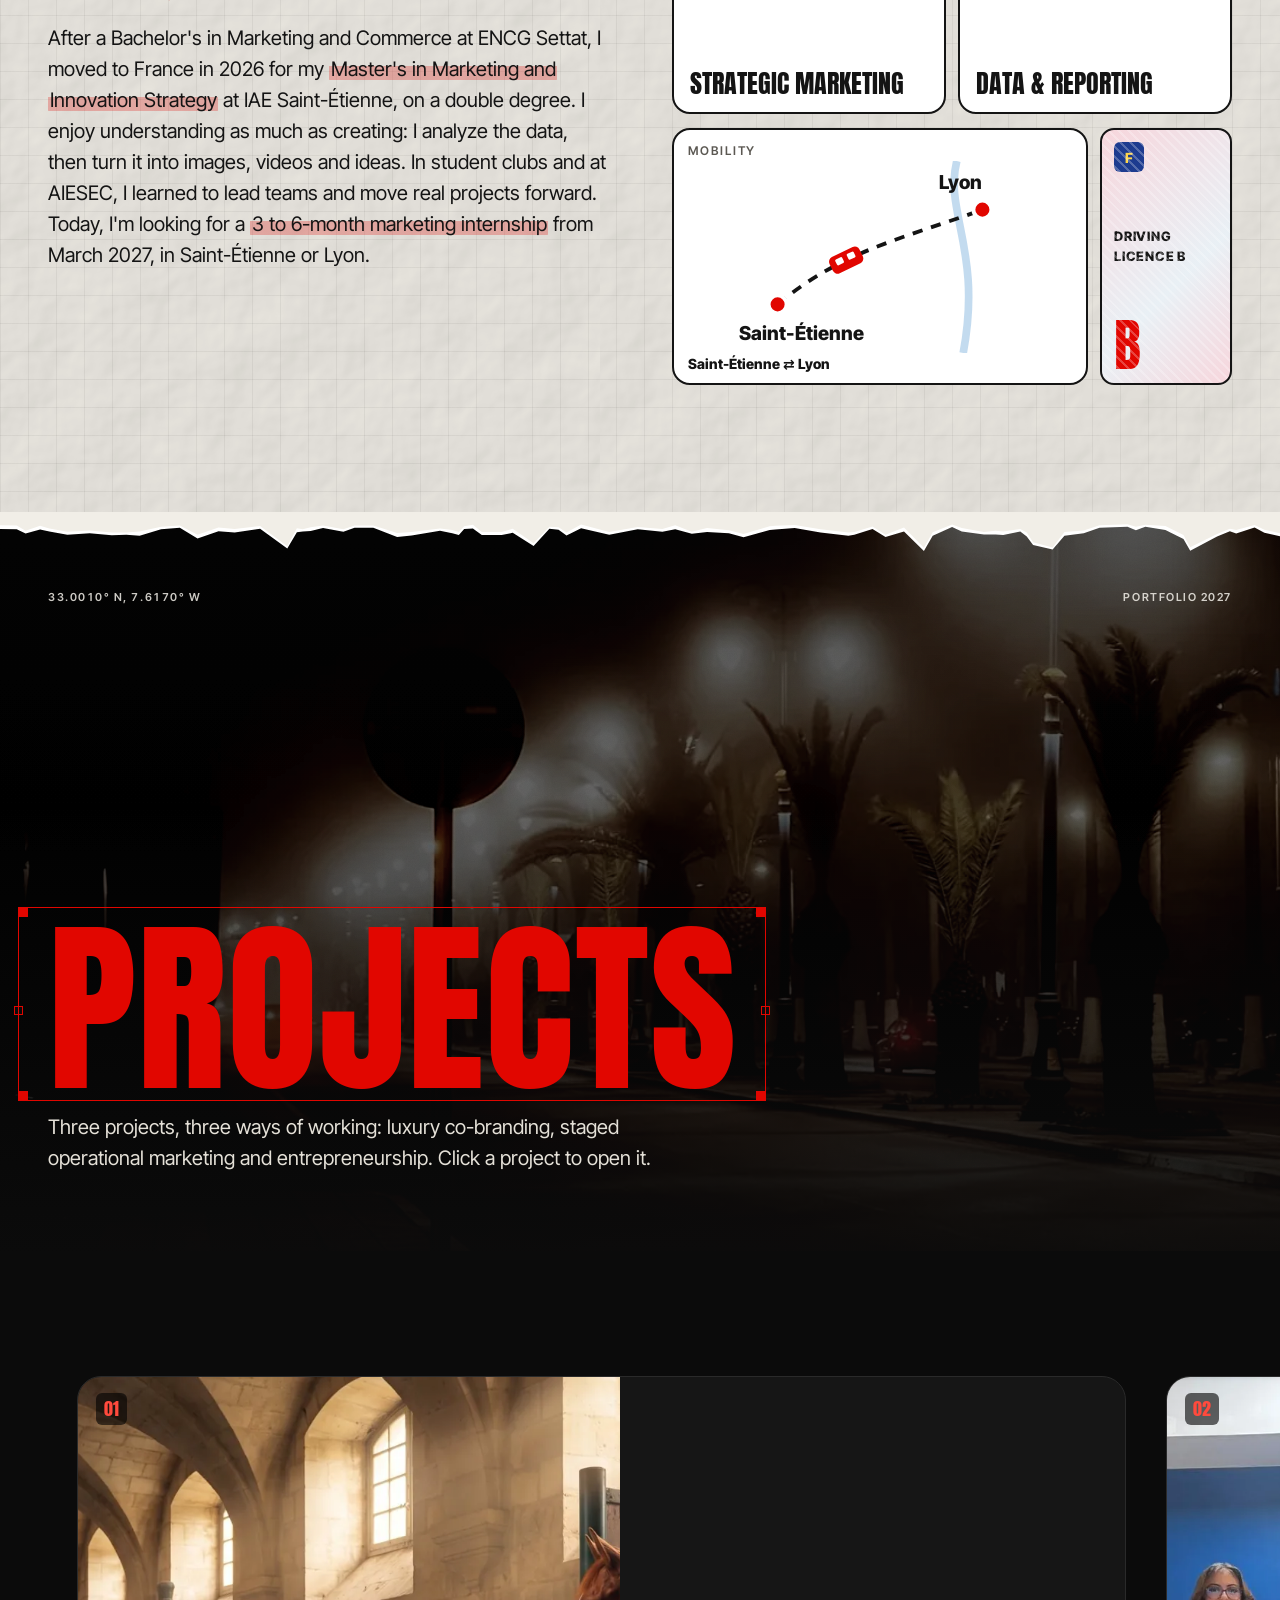
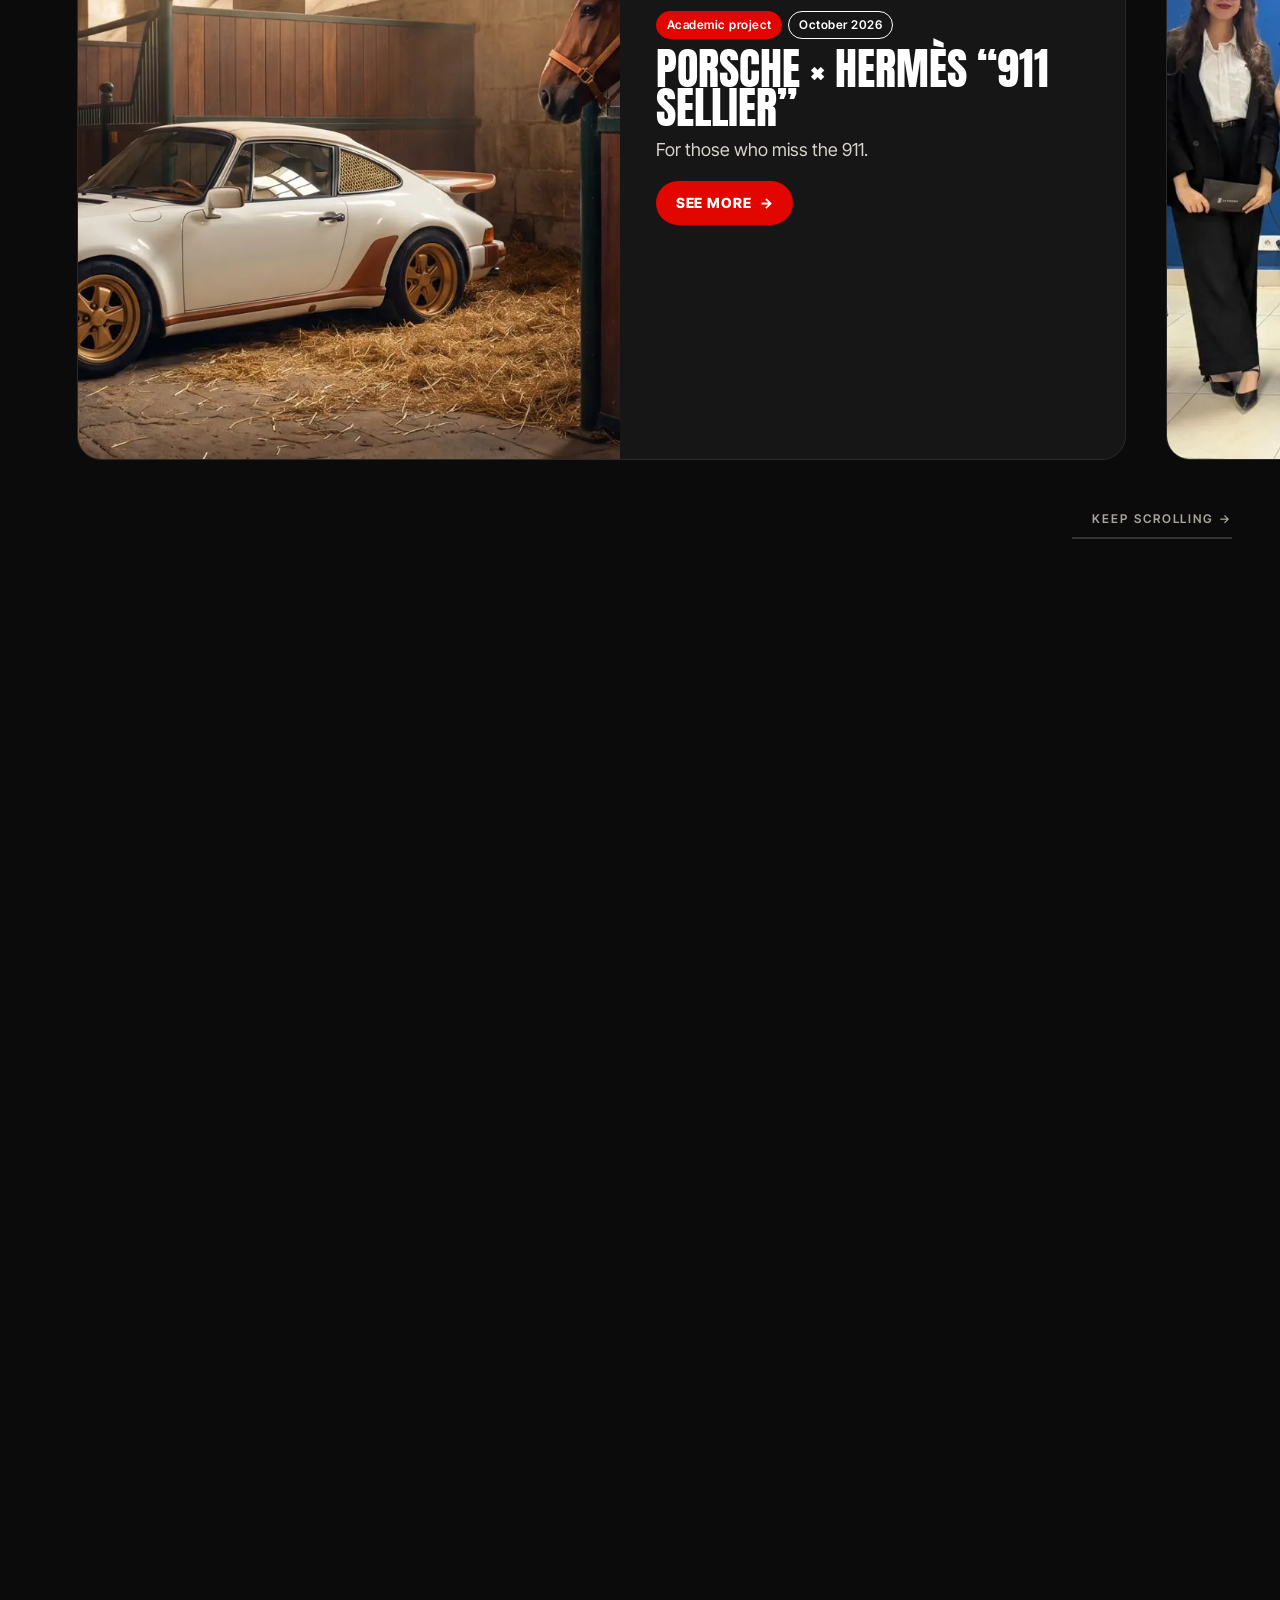
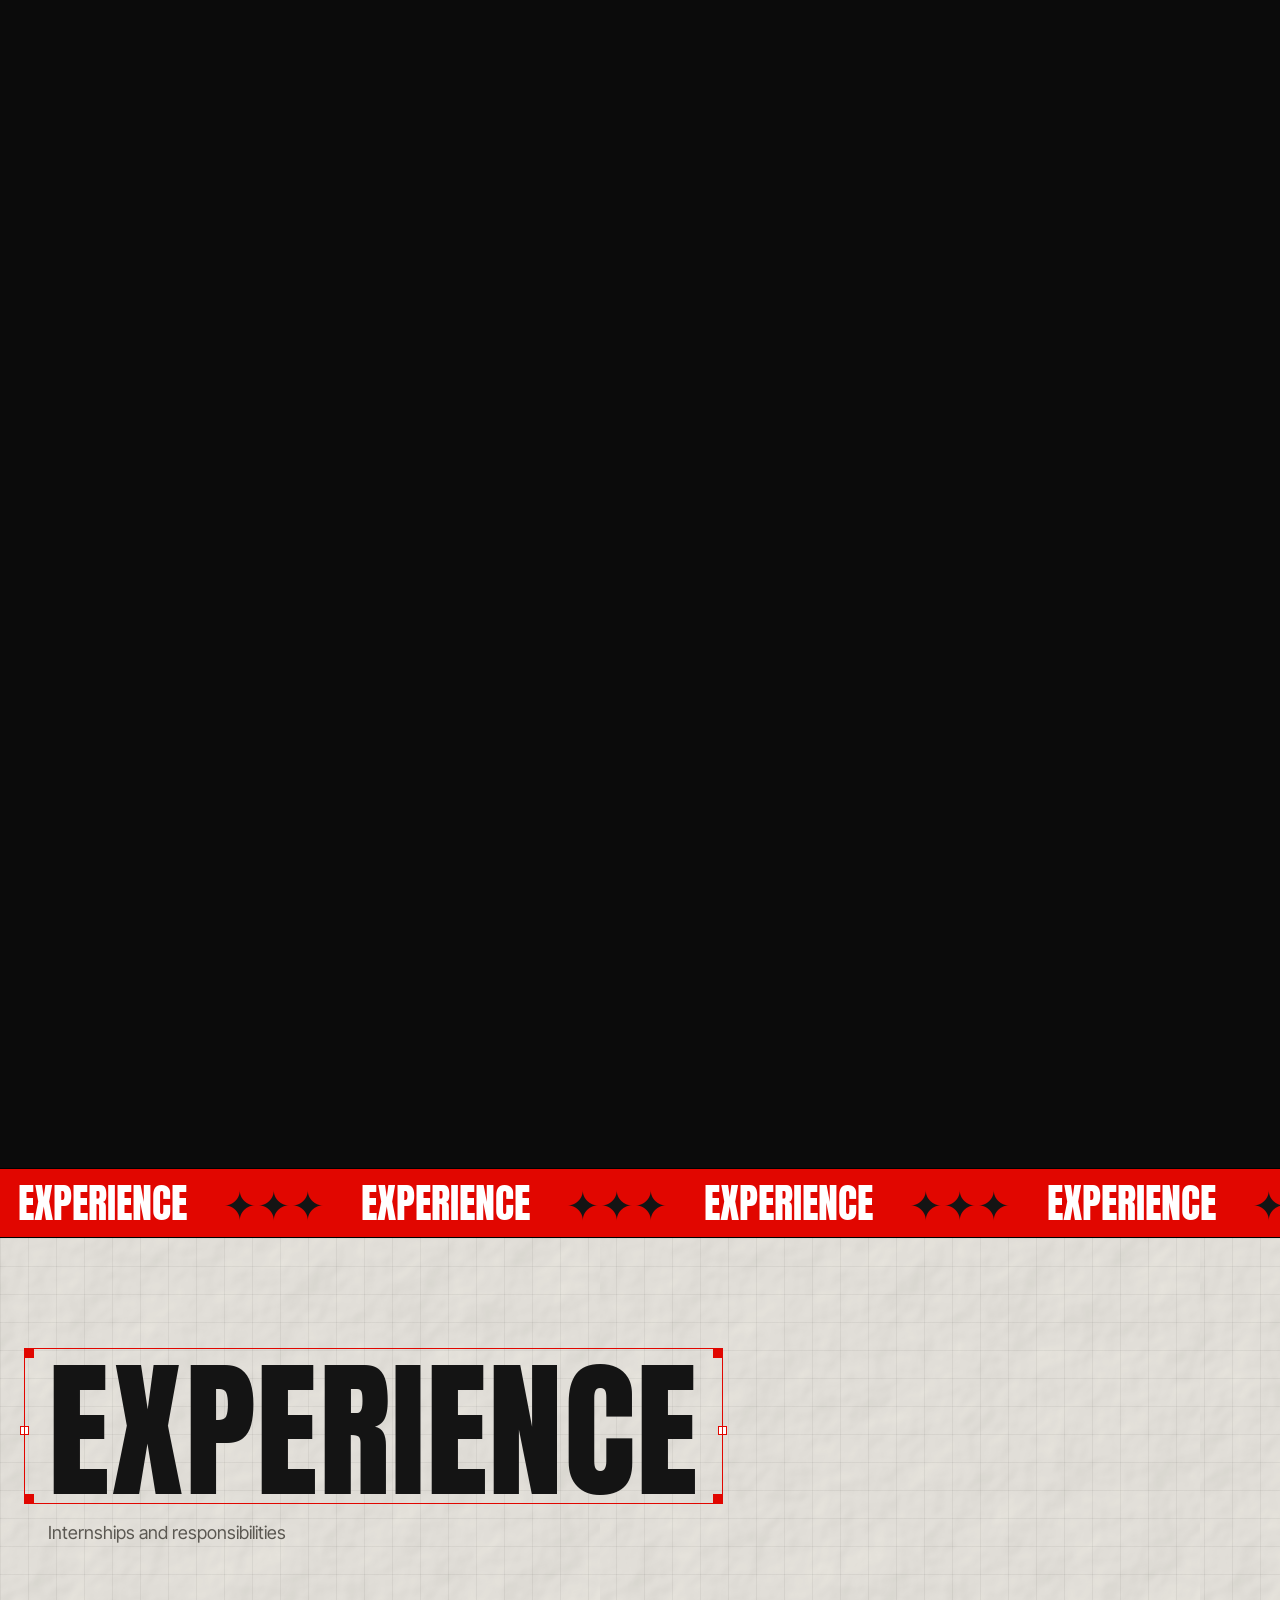
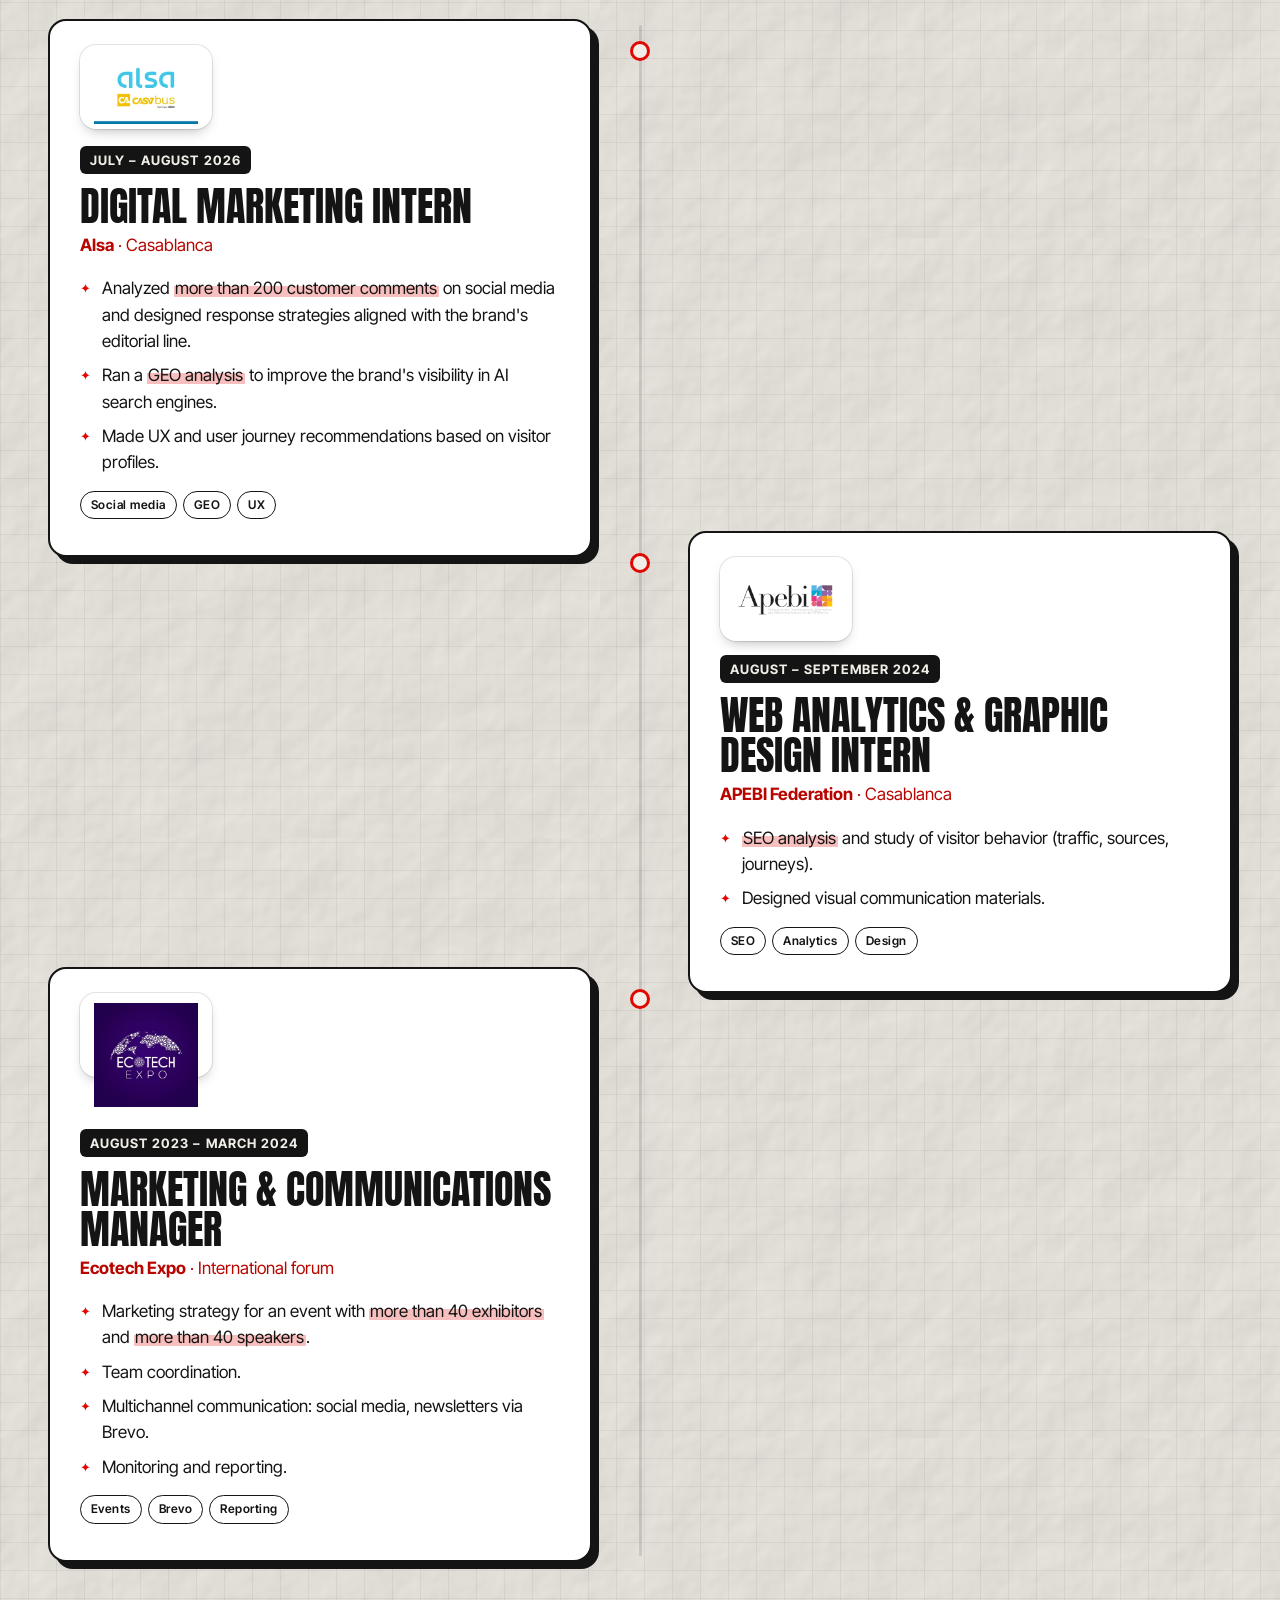
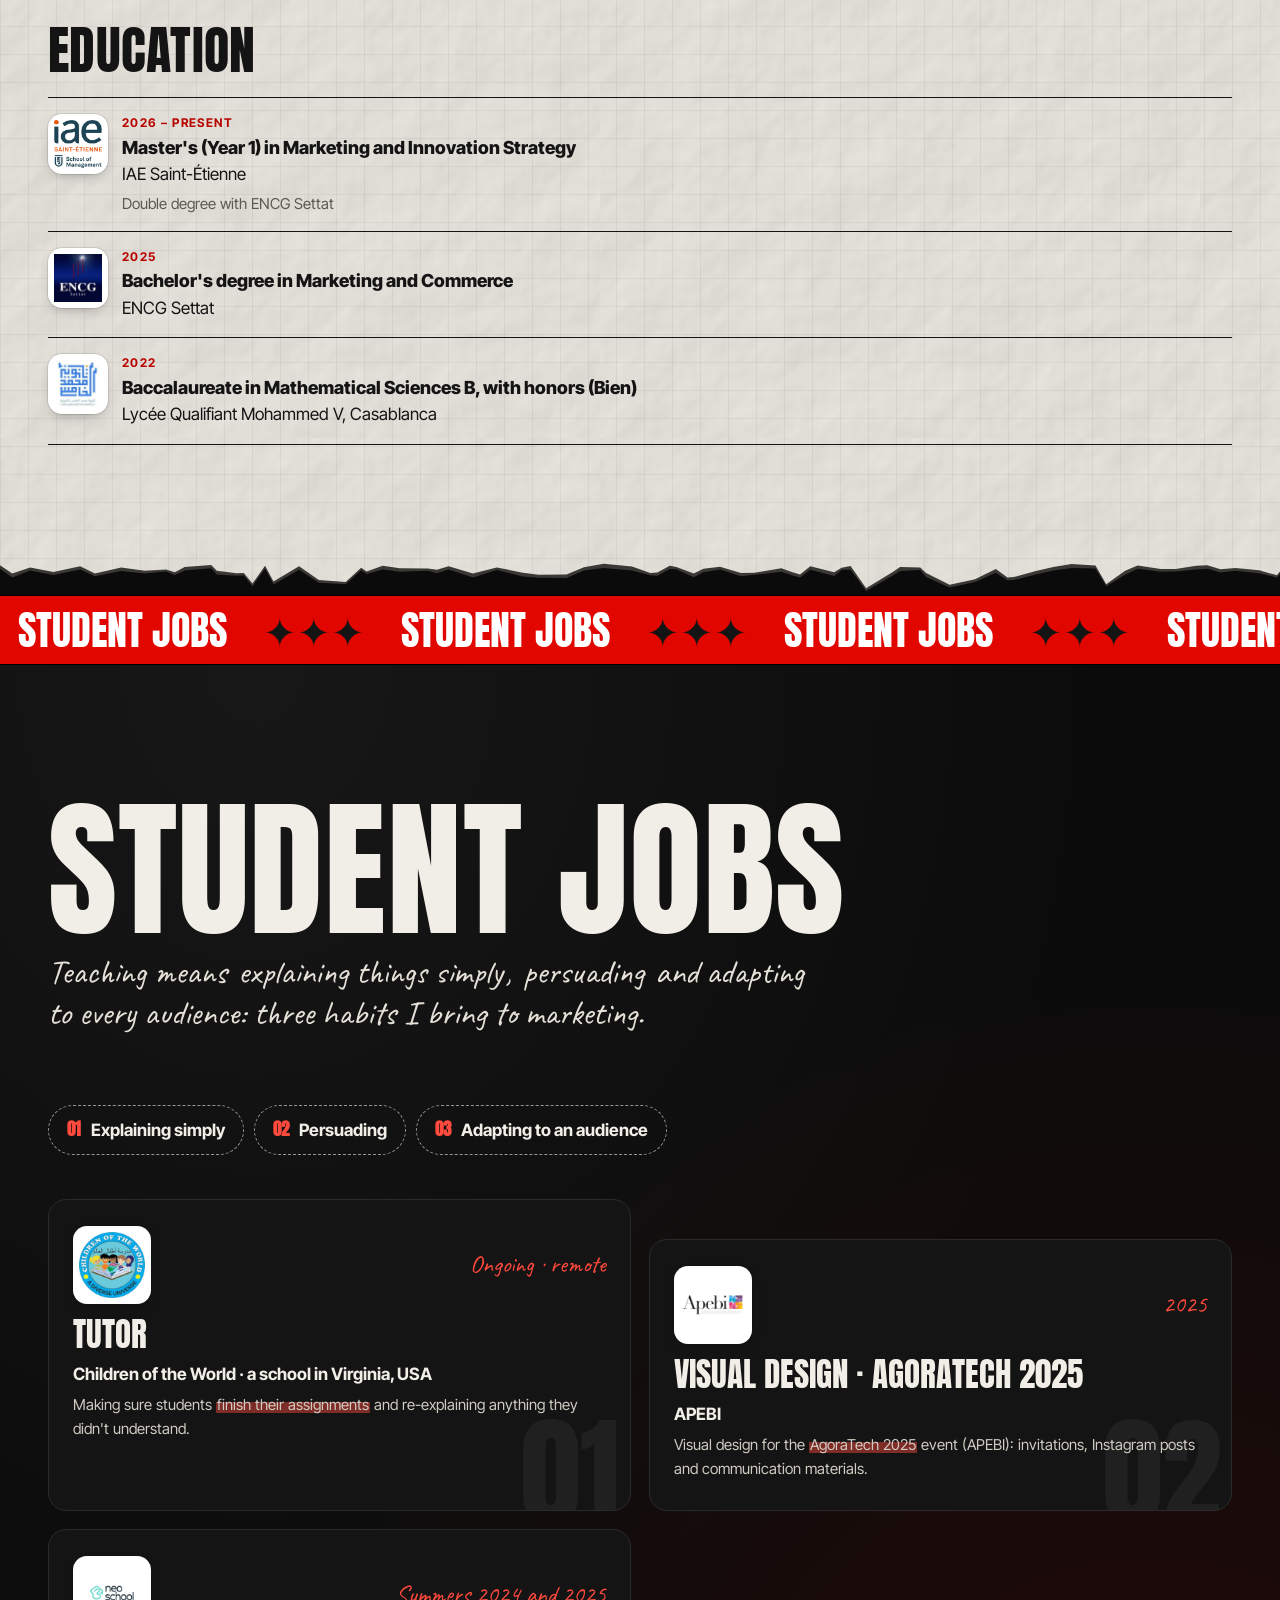
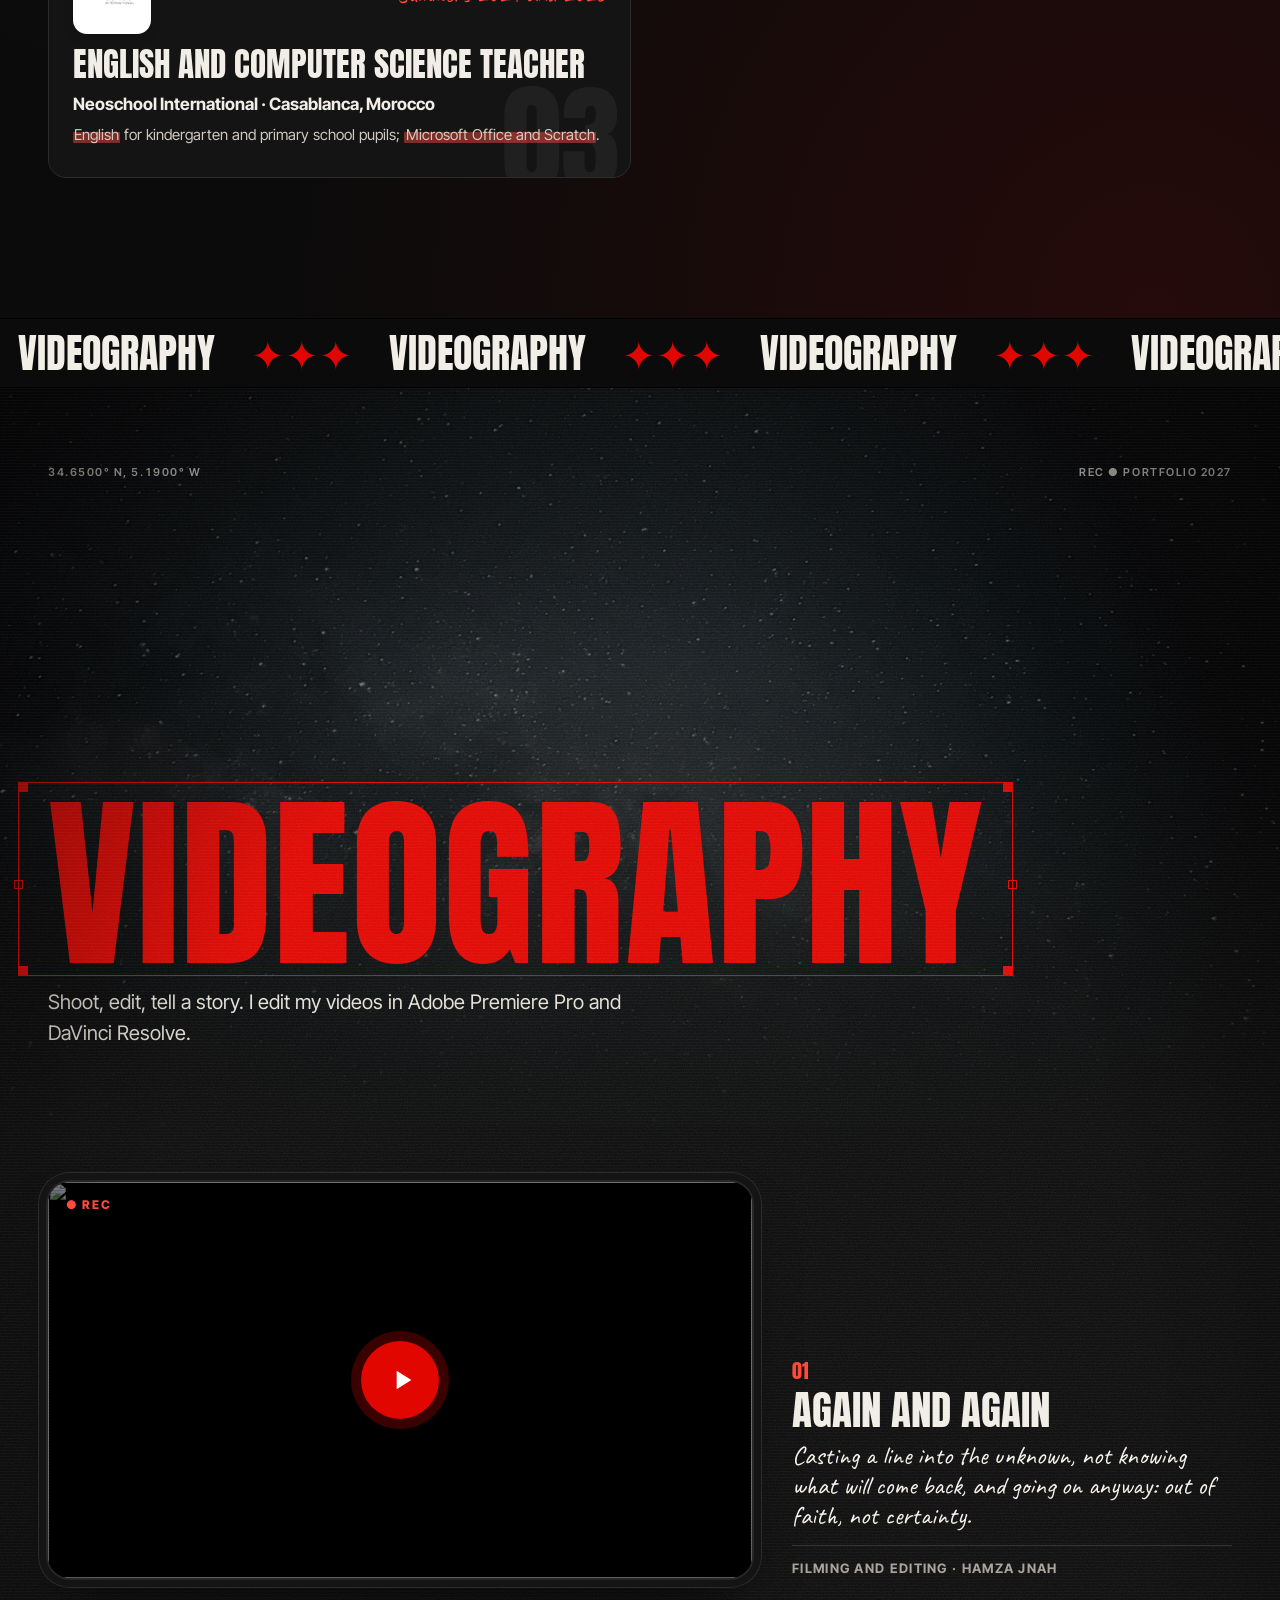
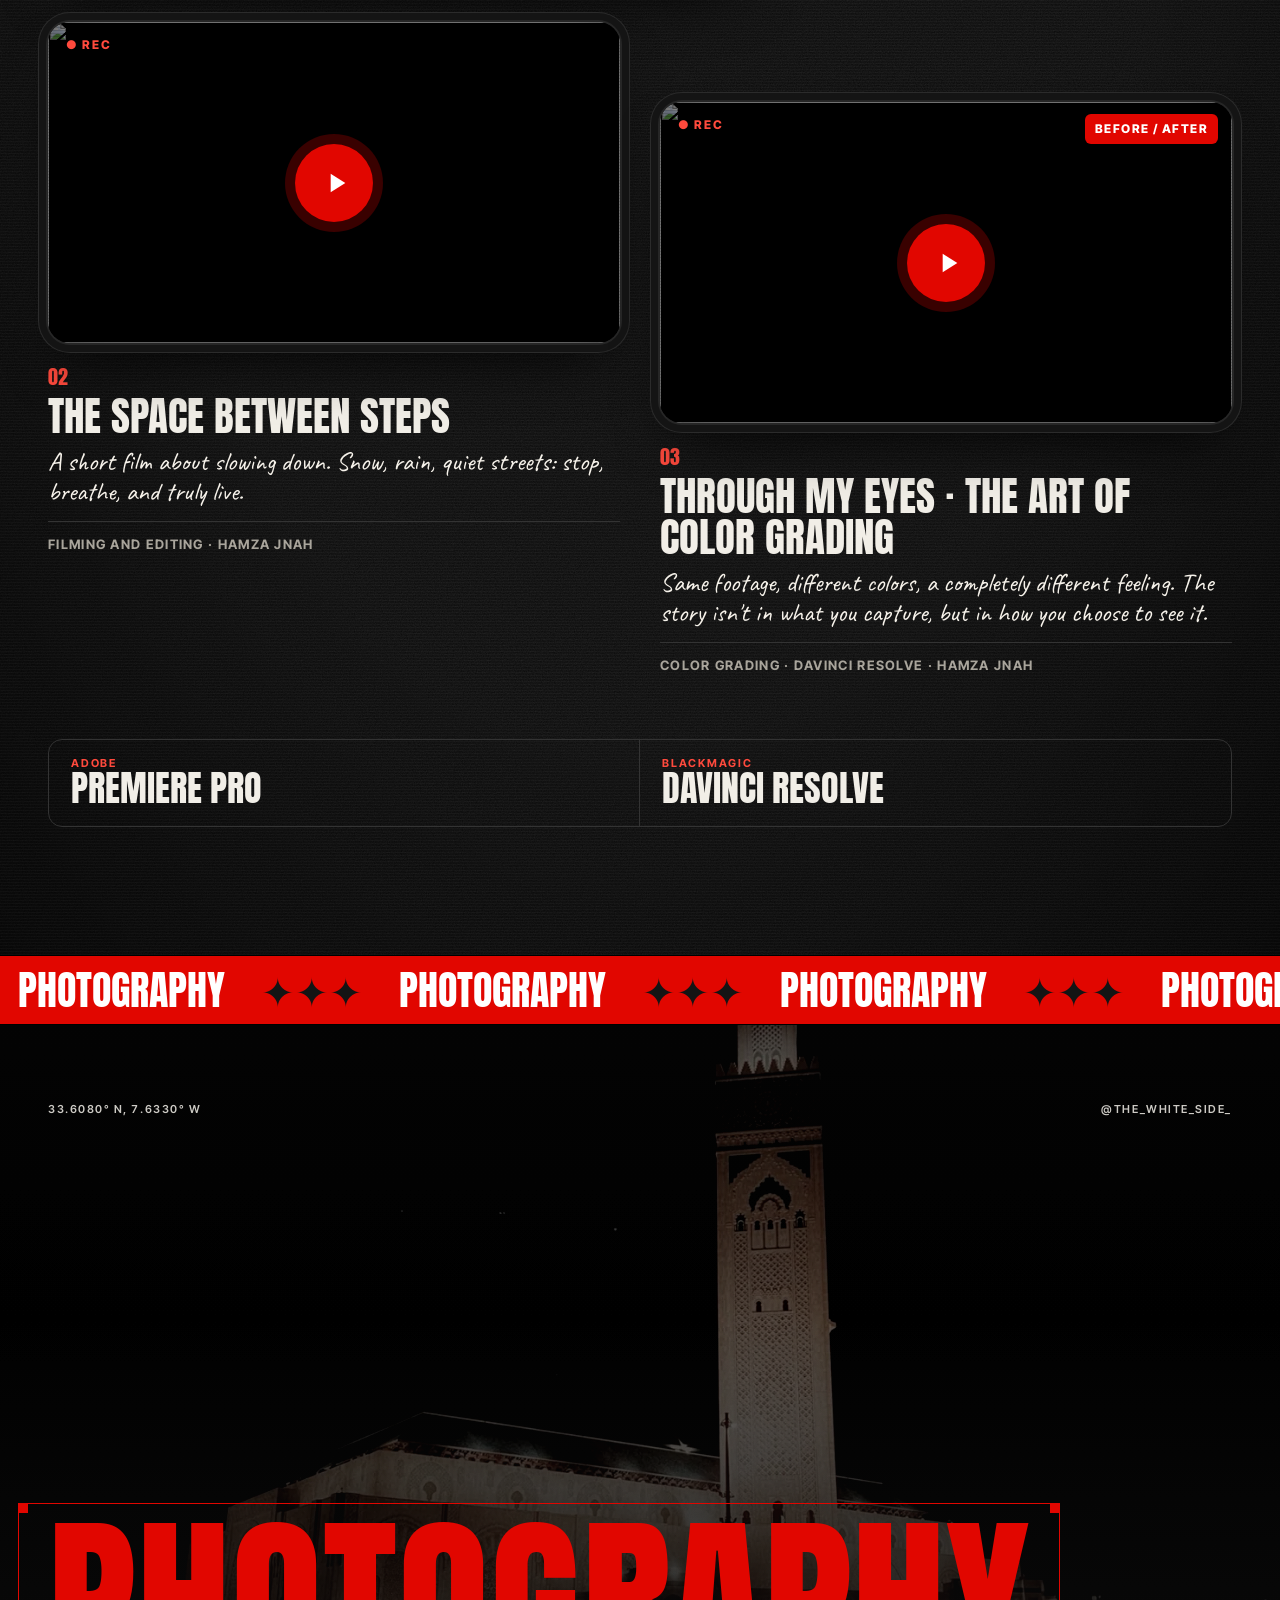
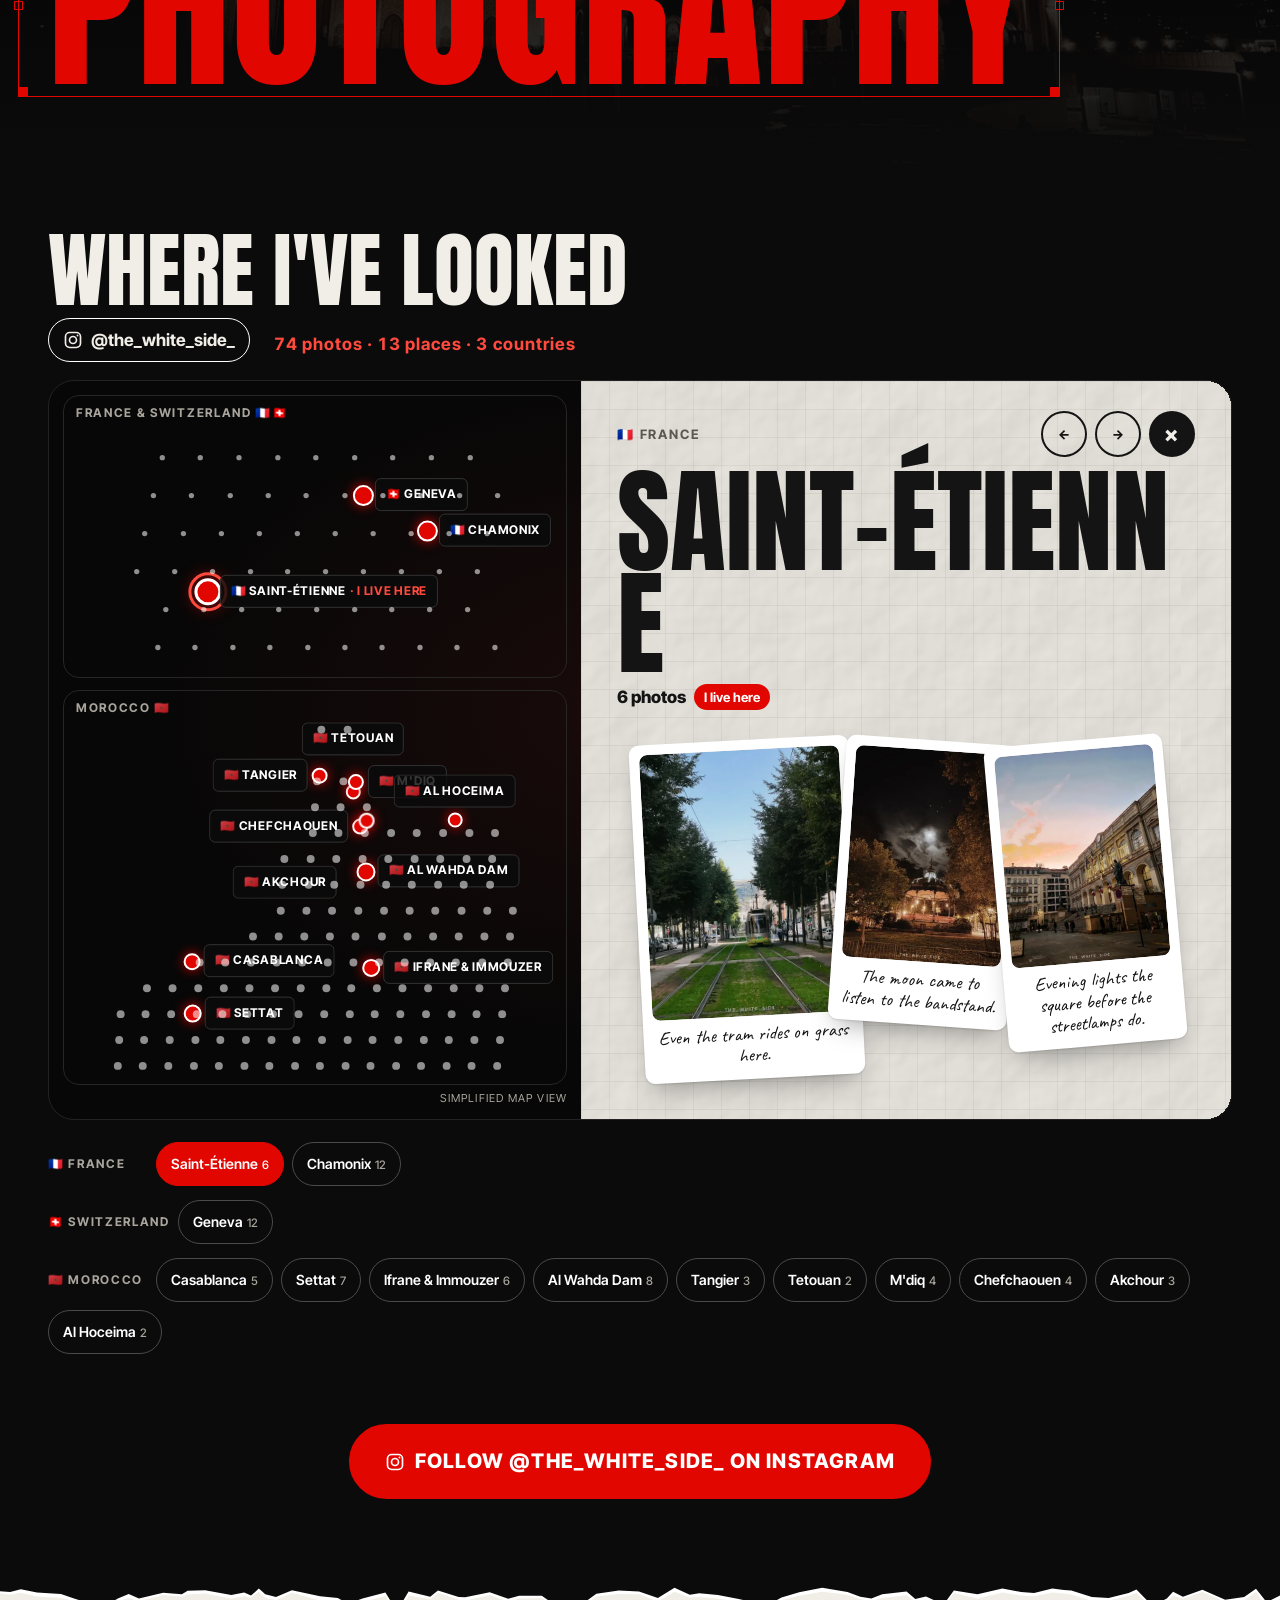
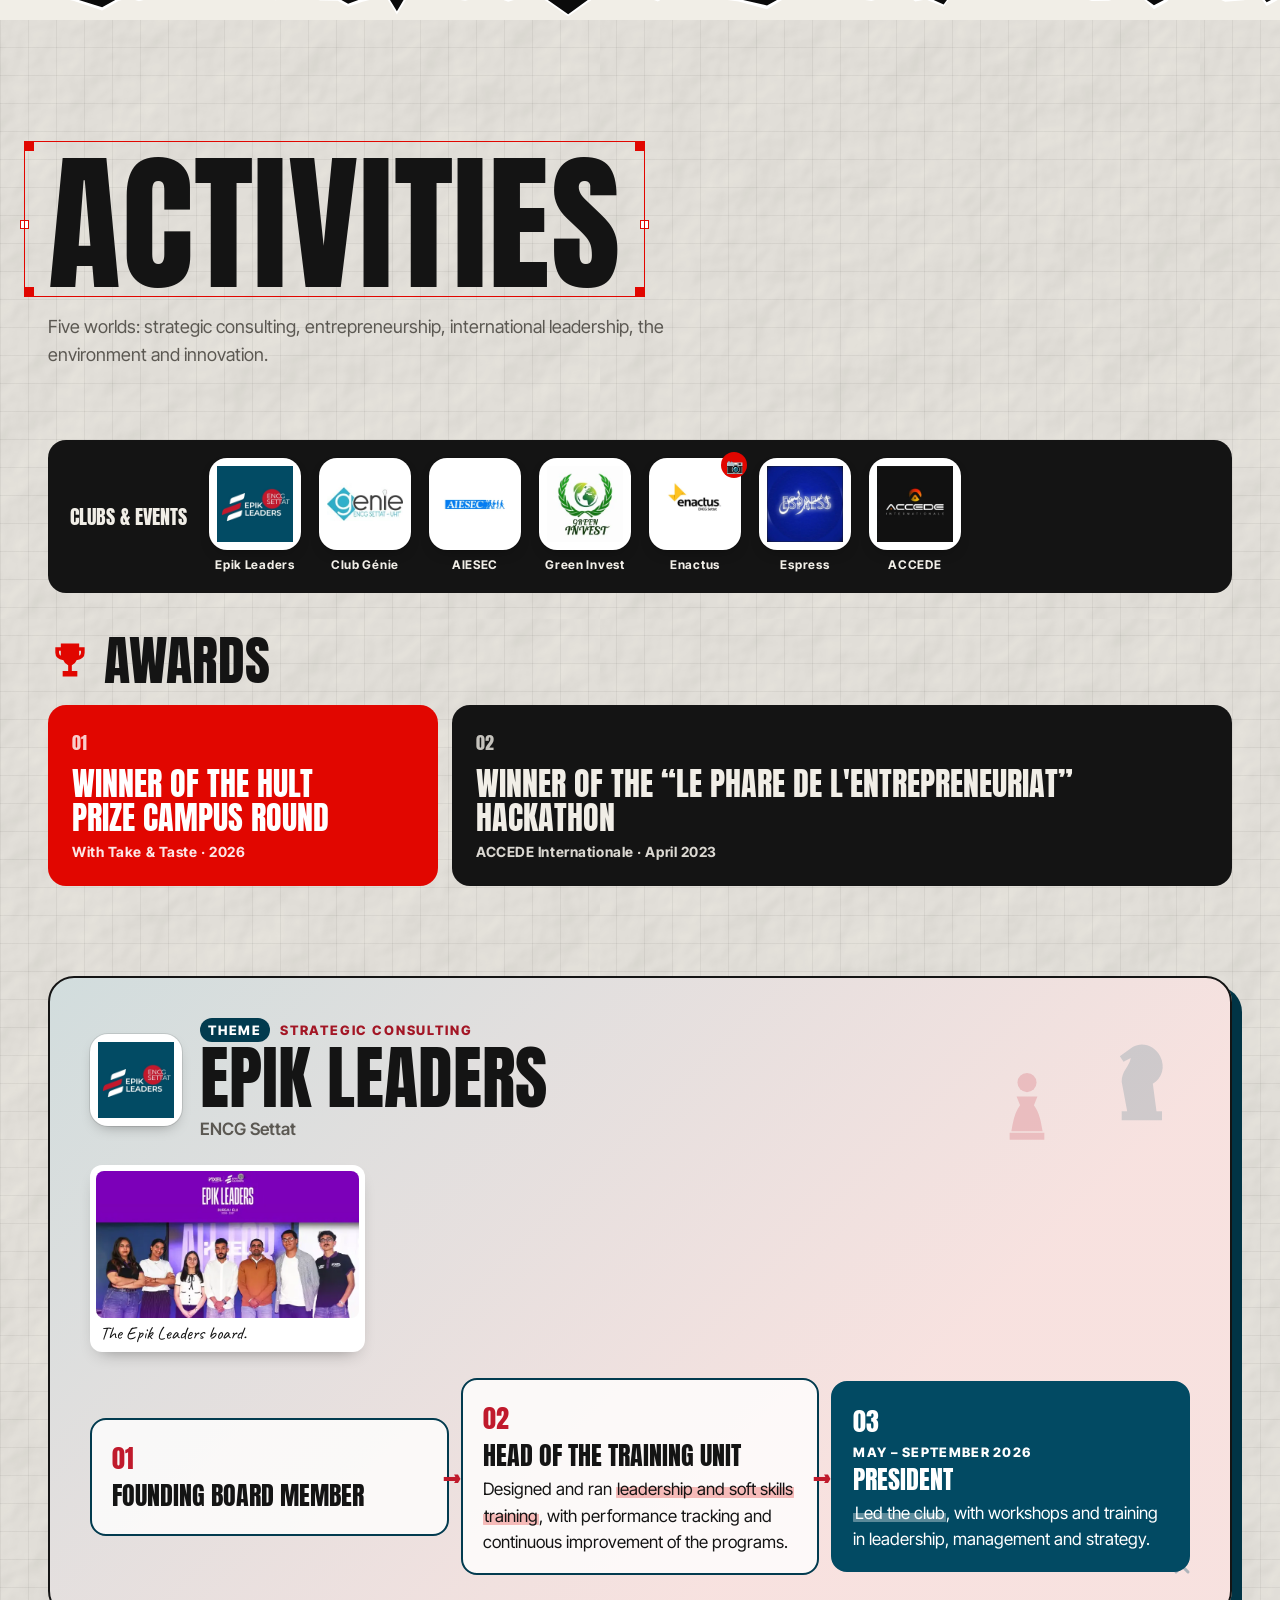
==== commit b7172bc2: "Corrections série 2 : accueil interactif, pellicule Hello, pop-up projets, globe, univers des clubs " ====
--- a/index.html
+++ b/index.html
@@ -30,7 +30,7 @@
 
   <link rel="preconnect" href="https://fonts.googleapis.com">
   <link rel="preconnect" href="https://fonts.gstatic.com" crossorigin>
-  <link href="https://fonts.googleapis.com/css2?family=Anton&family=Caveat:wght@500;700&family=Inter+Tight:ital,wght@0,400;0,500;0,600;0,800;1,400&display=swap" rel="stylesheet">
+  <link href="https://fonts.googleapis.com/css2?family=Anton&family=Caveat:wght@500;700&family=Playfair+Display:ital,wght@0,700;0,900;1,500&family=Inter+Tight:ital,wght@0,400;0,500;0,600;0,800;1,400&display=swap" rel="stylesheet">
   <link rel="stylesheet" href="assets/css/style.css">
 
   <script type="importmap">
@@ -131,18 +131,21 @@
       <div class="hero__inner">
         <div class="hero__text">
           <p class="hero__kicker"><span class="star">✦✦✦</span> <span data-i18n="hero.kicker">Portfolio 2027</span></p>
-          <h1 class="hero__title sel" aria-label="Hamza Jnah">
-            <span class="neon" aria-hidden="true">HAMZA</span>
-            <span class="neon neon--2" aria-hidden="true">JNAH</span>
-            <i class="sel__h" aria-hidden="true"></i><i class="sel__h" aria-hidden="true"></i>
-          </h1>
+          <div class="dragname" id="dragname">
+            <h1 class="hero__title sel" id="hero-title" aria-label="Hamza Jnah">
+              <span class="neon" aria-hidden="true">HAMZA</span>
+              <span class="neon neon--2" aria-hidden="true">JNAH</span>
+              <i class="sel__h" aria-hidden="true"></i><i class="sel__h" aria-hidden="true"></i>
+            </h1>
+            <span class="dragname__hint" id="drag-hint" aria-hidden="true" data-i18n="hero.drag">← glisse →</span>
+          </div>
           <p class="hero__subtitle" data-i18n="hero.subtitle">Étudiant en marketing · Esprit créatif</p>
-          <p class="typeline"><span data-i18n="hero.type_prefix">Je pense la stratégie. Je crée</span> <span class="typeword" id="typeword">l'image</span><span class="typecaret" aria-hidden="true"></span></p>
-          <p class="badge" data-i18n="hero.badge">Recherche un stage en marketing · 3 à 6 mois · dès le 8 mars 2027 · Saint-Étienne &amp; Lyon</p>
-          <p class="hero__pitch">
-            <span class="hero__tags"><span class="tag tag--black" data-i18n="hero.tag_analyse">Analyse</span><span class="plus" aria-hidden="true">+</span><span class="tag tag--red" data-i18n="hero.tag_creation">Création</span></span>
-            <span data-i18n="hero.pitch">Mon atout : un double profil. J'analyse (données, SEO, GEO, études de marché, réseaux sociaux) et je crée (vidéo, photo, design graphique).</span>
-          </p>
+          <p class="double"><span class="double__logos"><img src="assets/img/logos/logo-encg-settat.webp" alt="ENCG Settat" width="40" height="40"><span aria-hidden="true">×</span><img src="assets/img/logos/logo-iae-saint-etienne.webp" alt="IAE Saint-Étienne" width="40" height="40"></span><span data-i18n="hero.double">Double diplôme ENCG Settat × IAE Saint-Étienne</span></p>
+          <p class="typeline"><span data-i18n="hero.type_prefix">Je pense la stratégie. Je crée</span> <span class="typeword fx-0" id="typeword">l'image</span></p>
+          <div class="seeking">
+            <p class="seeking__text"><strong class="seeking__k" data-i18n="hero.badge_kicker">En recherche de stage</strong> <span data-i18n="hero.badge_text">3 à 6 mois · dès le 8 mars 2027 · Saint-Étienne &amp; Lyon</span></p>
+            <a class="seeking__btn" href="#contact" data-i18n="hero.cta_contact">Me contacter</a>
+          </div>
           <div class="hero__cta">
             <a class="btn btn--red" href="#projets" data-i18n="hero.cta_projects">Voir mes projets</a>
             <a class="btn btn--outline" href="assets/docs/cv-hamza-jnah.pdf" download data-i18n="hero.cta_cv">Télécharger mon CV</a>
@@ -171,32 +174,68 @@
       <div class="wrap about__grid">
         <div class="about__text">
           <div class="hello-row">
-            <div class="me3d" id="me3d">
-              <div class="me3d__stage" id="me3d-stage">
-                <button class="flipcard" id="flipcard" type="button" aria-pressed="false" data-i18n-attr="aria-label:about.card_hint" aria-label="Cliquez pour retourner la carte">
-                  <span class="flipcard__inner">
-                    <span class="flipcard__face flipcard__front"><img id="flip-img" src="assets/img/portrait.webp" alt="" loading="lazy" width="717" height="1000"></span>
-                    <span class="flipcard__face flipcard__back"><span class="flipcard__logo">HJ</span><span class="flipcard__t" data-i18n="about.card_back_title">Étudiant en marketing</span><span class="flipcard__s" data-i18n="about.card_back_sub">Saint-Étienne &amp; Lyon</span></span>
-                  </span>
-                </button>
+            <figure class="film rv" id="film">
+              <div class="film__strip">
+                <span class="film__code" aria-hidden="true">HJ 2027 · 400</span>
+                <div class="film__frame">
+                  <img src="assets/img/portrait-hello.webp" alt="Photo de Hamza Jnah" data-i18n-attr="alt:about.film_alt" width="800" height="1000" loading="lazy">
+                  <span class="film__leak" aria-hidden="true"></span>
+                </div>
+                <span class="film__num" aria-hidden="true">24 ▸ 24A</span>
               </div>
-              <span class="me3d__tag" aria-hidden="true">360°</span>
+            </figure>
+            <h2 class="h-giant sel reveal-letters" data-i18n="about.title">Hello</h2>
+          </div>
+          <h3 class="sig" id="sig"><span class="sr-only" data-i18n="about.lead">Je suis Hamza</span><svg viewBox="0 0 640 130" aria-hidden="true" focusable="false"><text x="6" y="98" id="sig-text">Je suis Hamza</text></svg></h3>
+          <p class="about__body" data-i18n="about.text"></p>
+        </div>
+        <div class="about__side">
+          <h3 class="label strengths__title" data-i18n="about.strengths_title">Ce que j'apporte</h3>
+          <p class="bcards__hint" data-i18n="about.card_flip">Survolez ou touchez une carte</p>
+          <ul class="bcards" id="bcards">
+            <li class="bc bc--creativity rv" style="--d:0ms" tabindex="0">
+              <div class="bc__inner">
+                <div class="bc__face bc__front"><svg class="bc__box" viewBox="0 0 120 90" aria-hidden="true"><path class="bc__box-body" d="M30 40 h60 v40 h-60 Z"/><path class="bc__lid bc__lid--l" d="M30 40 l-18 -14"/><path class="bc__lid bc__lid--r" d="M90 40 l18 -14"/><g class="bc__spark"><path d="M60 30 v-10 M48 32 l-6 -8 M72 32 l6 -8"/></g></svg><span class="bc__hook" data-i18n="about.cards.0.hook">Penser en dehors de la boîte</span><h4 class="bc__title" data-i18n="about.cards.0.title">Créativité</h4></div>
+                <div class="bc__face bc__back"><h4 class="bc__title" data-i18n="about.cards.0.title">Créativité</h4><p data-i18n="about.cards.0.text">Vidéographie, photographie, design graphique.</p></div>
+              </div>
+            </li>
+            <li class="bc bc--digital rv" style="--d:140ms" tabindex="0">
+              <div class="bc__inner">
+                <div class="bc__face bc__front"><svg class="bc__ico bc__ico--click" viewBox="0 0 64 64" aria-hidden="true"><circle class="w1" cx="26" cy="26" r="8"/><circle class="w2" cx="26" cy="26" r="16"/><path class="cur" d="M26 26 l22 10 -9 3 -3 9 Z"/></svg><h4 class="bc__title" data-i18n="about.cards.1.title">Marketing digital</h4></div>
+                <div class="bc__face bc__back"><h4 class="bc__title" data-i18n="about.cards.1.title">Marketing digital</h4><p data-i18n="about.cards.1.text">SEO, GEO, e-mailing, réseaux sociaux, parcours utilisateur.</p></div>
+              </div>
+            </li>
+            <li class="bc bc--strategy rv" style="--d:280ms" tabindex="0">
+              <div class="bc__inner">
+                <div class="bc__face bc__front"><svg class="bc__ico bc__ico--target" viewBox="0 0 64 64" aria-hidden="true"><circle cx="32" cy="32" r="22"/><circle cx="32" cy="32" r="13"/><circle class="dot" cx="32" cy="32" r="4"/><path class="arrow" d="M58 6 L34 30 M58 6 h-9 M58 6 v9"/></svg><h4 class="bc__title" data-i18n="about.cards.2.title">Marketing stratégique</h4></div>
+                <div class="bc__face bc__back"><h4 class="bc__title" data-i18n="about.cards.2.title">Marketing stratégique</h4><p data-i18n="about.cards.2.text">Études de marché, analyse concurrentielle, stratégies marketing.</p></div>
+              </div>
+            </li>
+            <li class="bc bc--data rv" style="--d:420ms" tabindex="0">
+              <div class="bc__inner">
+                <div class="bc__face bc__front"><svg class="bc__ico bc__ico--bars" viewBox="0 0 64 64" aria-hidden="true"><rect class="b1" x="10" y="30" width="10" height="24"/><rect class="b2" x="27" y="18" width="10" height="36"/><rect class="b3" x="44" y="8" width="10" height="46"/><path d="M6 56 h52"/></svg><h4 class="bc__title" data-i18n="about.cards.3.title">Data &amp; reporting</h4></div>
+                <div class="bc__face bc__back"><h4 class="bc__title" data-i18n="about.cards.3.title">Data &amp; reporting</h4><p data-i18n="about.cards.3.text">Analyse de données, ACP, tableaux de bord.</p></div>
+              </div>
+            </li>
+          </ul>
+          <div class="move rv" id="move">
+            <div class="move__map">
+              <p class="label" data-i18n="about.mobility_title">Mobilité</p>
+              <svg viewBox="0 0 300 150" aria-hidden="true" focusable="false">
+                <path class="move__river" d="M210 0 C 200 40, 230 70, 215 150"/>
+                <path id="move-line" class="move__line" d="M70 112 C 120 70, 170 60, 230 38"/>
+                <circle class="move__city" cx="70" cy="112" r="7"/><circle class="move__city" cx="230" cy="38" r="7"/>
+                <text x="40" y="140" class="move__name">Saint-Étienne</text><text x="196" y="22" class="move__name">Lyon</text>
+                <g class="move__train"><rect x="-13" y="-7" width="26" height="14" rx="4"/><rect class="win" x="-8" y="-4" width="6" height="5" rx="1"/><rect class="win" x="2" y="-4" width="6" height="5" rx="1"/>
+                  <animateMotion id="move-anim" dur="5s" repeatCount="indefinite" rotate="auto" keyPoints="0;1;0" keyTimes="0;0.5;1" calcMode="linear"><mpath href="#move-line"/></animateMotion></g>
+              </svg>
+              <p class="move__line-txt" data-i18n="about.mobility_line">Saint-Étienne ⇄ Lyon</p>
             </div>
-            <h2 class="h-giant sel reveal-letters" data-i18n="about.title">Hello</h2>
-          </div>
-          <p class="about__lead" data-i18n="about.lead">Je suis Hamza.</p>
-          <p class="about__body" data-i18n="about.text"></p>
-        </div>
-        <div class="about__side">
-          <div class="strengths-box">
-          <h3 class="label strengths__title" data-i18n="about.strengths_title">Ce que j'apporte</h3>
-          <ul class="strengths" id="strengths">
-            <li><strong data-i18n="about.s1n">Créativité :</strong> <span data-i18n="about.s1t">vidéographie, photographie, design graphique, direction artistique de campagne (affiche Rebirth)</span></li>
-            <li><strong data-i18n="about.s2n">Marketing digital :</strong> <span data-i18n="about.s2t">SEO, GEO, e-mailing, réseaux sociaux, parcours utilisateur</span></li>
-            <li><strong data-i18n="about.s3n">Marketing stratégique :</strong> <span data-i18n="about.s3t">études de marché, analyse concurrentielle, stratégies marketing</span></li>
-            <li><strong data-i18n="about.s4n">Data &amp; reporting :</strong> <span data-i18n="about.s4t">analyse de données, ACP, tableaux de bord</span></li>
-            <li><strong data-i18n="about.s5n">Mobilité :</strong> <span data-i18n="about.s5t">Saint-Étienne &amp; Lyon · Permis B</span></li>
-          </ul>
+            <div class="licence" aria-label="Permis B">
+              <span class="licence__eu" aria-hidden="true">F</span>
+              <span class="licence__t" data-i18n="about.licence">Permis B</span>
+              <span class="licence__b" aria-hidden="true">B</span>
+            </div>
           </div>
         </div>
       </div>
@@ -305,6 +344,11 @@
             <p class="globe-loading" id="globe-loading" data-i18n="photo.loading">Chargement du globe…</p>
             <p class="globe-hint" data-i18n="photo.hint">Faites tourner le globe, puis choisissez une région.</p>
             <button class="globe-back btn btn--small" id="globe-back" type="button" hidden data-i18n="photo.back">← Retour au globe</button>
+            <div class="globe-peek" id="globe-peek" hidden></div>
+            <div class="spin-hint" id="spin-hint" aria-hidden="true">
+              <svg viewBox="0 0 120 80"><path class="spin-hint__arc" d="M20 50 A 42 22 0 1 1 100 50"/><path class="spin-hint__arrow" d="M100 50 l-10 -2 M100 50 l3 -9"/><g class="spin-hint__hand"><path d="M54 70 v-22 a4 4 0 0 1 8 0 v14 v-6 a4 4 0 0 1 8 0 v6 v-3 a4 4 0 0 1 8 0 v9 c0 9 -5 14 -14 14 h-4 c-6 0 -10 -4 -12 -9 l-6 -10 a4 4 0 0 1 7 -4 Z"/></g></svg>
+              <span data-i18n="photo.spin">Fais tourner le globe</span>
+            </div>
           </div>
           <aside class="place-panel" id="place-panel" hidden aria-live="polite"></aside>
         </div>
@@ -427,7 +471,7 @@
   <script src="assets/js/common.js"></script>
   <script src="assets/js/project-view.js"></script>
   <script src="assets/js/main.js"></script>
-  <script src="assets/js/me3d.js"></script>
+  <script src="assets/js/hero.js"></script>
   <script type="module" src="assets/js/globe.js"></script>
   <script type="module" src="assets/js/intro.js"></script>
 </body>
--- a/assets/css/style.css
+++ b/assets/css/style.css
@@ -1296,3 +1296,338 @@
 .club__gal .polaroid--land { width: 52%; max-width: 280px; }
 .club__gal .polaroid__cap { font-size: 17px; }
 @media (min-width: 960px) { .awards .club__gal .polaroid { width: 30%; } }
+
+/* =========================================================
+   SÉRIE 2 : animations, accueil, Hello, projets, globe, clubs
+   ========================================================= */
+
+/* ---------- Accueil ---------- */
+.hero__text { z-index: 2; }
+.hero__portrait { z-index: 4; }
+.portrait.is-cutout { width: min(100%, 540px); }
+.portrait.is-cutout .portrait__img { max-height: min(82vh, 780px); }
+.dragname { position: relative; display: inline-block; cursor: grab; user-select: none; -webkit-user-select: none; touch-action: pan-y; z-index: 1; will-change: transform; }
+.dragname.is-drag { cursor: grabbing; }
+.dragname.is-back { transition: transform .9s cubic-bezier(.34, 1.56, .64, 1); }
+.dragname__hint { position: absolute; right: -6px; top: -4px; font-family: var(--f-hand); font-size: 22px; color: var(--red-dark); opacity: 0; pointer-events: none; transform: rotate(-6deg); }
+.dragname.show-hint:not(.has-moved) .dragname__hint { opacity: 1; animation: nudge 1.8s ease-in-out infinite; }
+html.js:not(.reduce) .dragname.show-hint:not(.has-moved):not(.is-drag) .hero__title { animation: wiggle 3.6s ease-in-out 2.2s infinite; }
+@keyframes nudge { 0%, 100% { transform: translateX(0) rotate(-6deg); } 50% { transform: translateX(10px) rotate(-6deg); } }
+@keyframes wiggle { 0%, 80%, 100% { transform: translateX(0); } 86% { transform: translateX(14px); } 92% { transform: translateX(-4px); } }
+
+.double { display: flex; align-items: center; flex-wrap: wrap; gap: 10px; font-weight: 700; font-size: clamp(14px, 1.5vw, 16px); margin: -6px 0 14px; }
+.double__logos { display: inline-flex; align-items: center; gap: 6px; }
+.double__logos img { width: 40px; height: 40px; object-fit: contain; background: #fff; border-radius: 10px; padding: 3px; box-shadow: 0 0 0 1px rgba(0,0,0,.12); transition: transform .3s var(--ease); }
+.double__logos img:hover { transform: translateY(-3px) rotate(-4deg); }
+.double__logos span { font-family: var(--f-title); color: var(--red); font-size: 20px; }
+
+/* Machine à écrire : un effet par mot */
+.typeline { min-height: 1.6em; }
+.typeword { position: relative; display: inline-flex; align-items: center; gap: 8px; vertical-align: middle; }
+.typeword .w, .typeword .stamp { display: inline-block; }
+.fx-0 .w { color: var(--red-dark); font-family: var(--f-title); text-transform: uppercase; font-size: 1.15em; }
+.fx-0::before { content: ''; position: absolute; left: -10px; right: -10px; top: -8px; bottom: -8px; border-radius: 12px; background: radial-gradient(closest-side, rgba(255,255,255,.95), rgba(255,255,255,0)); opacity: 0; pointer-events: none; }
+html.js:not(.reduce) .fx-0.is-on::before { animation: flash .7s ease-out; }
+html.js:not(.reduce) .fx-0.is-on .w { animation: develop .7s ease-out; }
+@keyframes flash { 0% { opacity: .9; } 100% { opacity: 0; } }
+@keyframes develop { 0% { filter: brightness(2.2) blur(2px); } 100% { filter: none; } }
+.fx-1 { color: var(--red-dark); font-family: var(--f-title); text-transform: uppercase; font-size: 1.15em; }
+.rec { display: inline-flex; align-items: center; gap: 6px; font-family: ui-monospace, 'Courier New', monospace; font-size: 12px; font-weight: 700; color: #fff; background: var(--ink); padding: 3px 8px; border-radius: 5px; letter-spacing: .04em; }
+.rec i { width: 8px; height: 8px; border-radius: 50%; background: var(--red-bright); }
+html.js:not(.reduce) .rec i { animation: rec 1s steps(1) infinite; }
+.rec b { font-weight: 700; }
+.fx-2 .w { font-family: var(--f-hand); font-weight: 700; font-size: 1.45em; color: var(--red-dark); line-height: 1; }
+html.js:not(.reduce) .fx-2.is-on .w { clip-path: inset(0 100% 0 0); animation: write 1.1s steps(14) forwards; }
+@keyframes write { to { clip-path: inset(0 0 0 0); } }
+.fx-3 .stamp { font-family: var(--f-title); text-transform: uppercase; font-size: 1.05em; color: var(--red); border: 3px solid var(--red); padding: 0 10px; border-radius: 6px; transform: rotate(-6deg); mix-blend-mode: multiply; }
+html.js:not(.reduce) .fx-3.is-on .stamp { animation: stamp .45s cubic-bezier(.2,.9,.3,1.3); }
+@keyframes stamp { 0% { transform: scale(2.4) rotate(-14deg); opacity: 0; } 60% { opacity: 1; } 100% { transform: scale(1) rotate(-6deg); } }
+
+/* Recherche de stage : grand badge qui pulse */
+.seeking { position: relative; display: flex; flex-wrap: wrap; align-items: center; gap: 12px 18px; max-width: 560px; padding: 16px 18px 16px 22px; margin: 4px 0 24px; background: var(--red); color: #fff; border-radius: 16px; box-shadow: 6px 6px 0 var(--ink); transform: rotate(-1deg); }
+html.js:not(.reduce) .seeking { animation: seekPulse 2.4s ease-in-out infinite; }
+@keyframes seekPulse { 0%, 100% { box-shadow: 6px 6px 0 var(--ink), 0 0 0 0 rgba(225,6,0,.45); } 50% { box-shadow: 6px 6px 0 var(--ink), 0 0 0 14px rgba(225,6,0,0); } }
+.seeking__text { margin: 0; flex: 1 1 300px; font-weight: 600; font-size: clamp(14px, 1.5vw, 16px); line-height: 1.35; }
+.seeking__k { display: block; font-family: var(--f-title); font-weight: 400; text-transform: uppercase; font-size: clamp(24px, 3vw, 34px); letter-spacing: .01em; line-height: 1; margin-bottom: 4px; }
+.seeking__btn { display: inline-flex; align-items: center; min-height: 48px; padding: 10px 20px; border-radius: 999px; background: #fff; color: var(--ink); font-weight: 800; text-transform: uppercase; letter-spacing: .06em; font-size: 14px; text-decoration: none; transition: transform .25s var(--ease), background .25s; }
+.seeking__btn:hover { background: var(--ink); color: #fff; transform: translateY(-2px); }
+
+/* ---------- Hello : la pellicule ---------- */
+.hello-row { align-items: center; }
+.film { flex: none; width: clamp(140px, 26vw, 270px); margin: 6px 4px; transform: rotate(-3deg); transition: transform .5s var(--ease); }
+.film:hover { transform: rotate(1deg) translateY(-4px); }
+.film__strip { position: relative; background: #121212; padding: 26px 22px; border-radius: 6px; box-shadow: 0 24px 40px -18px rgba(0,0,0,.65);
+  background-image: radial-gradient(circle, var(--paper) 0 3.2px, transparent 3.6px), radial-gradient(circle, var(--paper) 0 3.2px, transparent 3.6px);
+  background-size: 14px 16px, 14px 16px; background-position: 4px 0, calc(100% - 4px) 0; background-repeat: repeat-y; }
+.film__strip::before, .film__strip::after { content: ''; position: absolute; top: 0; bottom: 0; width: 13px; }
+.film__code, .film__num { position: absolute; left: 22px; right: 22px; font-family: ui-monospace, 'Courier New', monospace; font-size: 10px; font-weight: 700; letter-spacing: .14em; color: #e8a33a; }
+.film__code { top: 7px; }
+.film__num { bottom: 7px; text-align: right; }
+.film__frame { position: relative; overflow: hidden; border-radius: 3px; aspect-ratio: 4 / 5; background: #000; }
+.film__frame img { width: 100%; height: 100%; object-fit: cover; }
+html.js:not(.reduce) .film .film__frame img { filter: brightness(.12) sepia(1) blur(6px) contrast(1.4); transform: scale(1.06); transition: filter 2.2s ease-out .2s, transform 2.4s var(--ease) .2s; }
+html.js:not(.reduce) .film.is-in .film__frame img { filter: none; transform: none; }
+.film__leak { position: absolute; inset: -20% -60%; background: linear-gradient(100deg, transparent 35%, rgba(255,150,60,.55) 45%, rgba(255,60,40,.35) 52%, transparent 62%); transform: translateX(-80%); pointer-events: none; mix-blend-mode: screen; }
+html.js:not(.reduce) .film.is-in .film__leak { animation: leak 2.6s ease-in-out 1.2s both; }
+@keyframes leak { 0% { transform: translateX(-80%); opacity: 0; } 20% { opacity: 1; } 100% { transform: translateX(80%); opacity: 0; } }
+@media (max-width: 520px) { .film { width: 128px; } .film__strip { padding: 20px 16px; background-size: 11px 13px, 11px 13px; } .film__code, .film__num { left: 16px; right: 16px; font-size: 8px; } }
+
+/* « Je suis Hamza » qui s'écrit */
+.sig { margin: 18px 0 4px; }
+.sig svg { width: min(100%, 520px); height: auto; overflow: visible; }
+.sig text { font-family: var(--f-hand); font-weight: 700; font-size: 96px; fill: var(--red-dark); stroke: var(--red-dark); stroke-width: 1.4; stroke-dasharray: 300; }
+.sig tspan { fill-opacity: 0; stroke-dashoffset: 300; }
+html.reduce .sig tspan, html.no-js .sig tspan { fill-opacity: 1; stroke-dashoffset: 0; }
+
+/* ---------- Hello : cartes qui se retournent ---------- */
+.bcards__hint { font-family: var(--f-hand); font-size: 20px; color: var(--grey); margin: -4px 0 12px; }
+.bcards { display: grid; grid-template-columns: 1fr 1fr; gap: 12px; perspective: 1200px; }
+.bc { position: relative; min-height: 190px; cursor: pointer; outline: none; }
+.bc__inner { position: absolute; inset: 0; transform-style: preserve-3d; transition: transform .7s var(--ease); }
+.bc__face { position: absolute; inset: 0; border-radius: 18px; border: 2px solid var(--ink); padding: 16px; display: flex; flex-direction: column; backface-visibility: hidden; -webkit-backface-visibility: hidden; overflow: hidden; }
+.bc__front { background: #fff; justify-content: flex-end; }
+.bc__back { background: var(--ink); color: var(--paper); transform: rotateY(180deg); justify-content: center; }
+.bc__back p { margin: 6px 0 0; font-size: 15px; line-height: 1.4; }
+.bc__title { font-family: var(--f-title); text-transform: uppercase; font-size: clamp(20px, 2.1vw, 26px); line-height: 1; }
+@media (hover: hover) { .bc:hover .bc__inner { transform: rotateY(180deg); } }
+.bc:focus-visible .bc__inner, .bc.is-flipped .bc__inner { transform: rotateY(180deg); }
+.bc:focus-visible { outline: 3px solid var(--red); outline-offset: 4px; border-radius: 18px; }
+.bc--creativity .bc__front { background: var(--red); color: #fff; border-color: var(--red); }
+.bc--creativity .bc__back { background: var(--red-dark); }
+.bc svg { position: absolute; top: 14px; left: 14px; width: 64px; height: 64px; fill: none; stroke: currentColor; stroke-width: 3; stroke-linecap: round; stroke-linejoin: round; }
+.bc__front svg { color: var(--ink); }
+.bc--creativity .bc__front svg { color: #fff; }
+/* La boîte qui s'ouvre : « Penser en dehors de la boîte » */
+.bc__box { width: 110px !important; height: 82px !important; top: 8px !important; }
+.bc__lid { transform-box: fill-box; transition: transform .8s var(--ease); }
+.bc__lid--l { transform-origin: 100% 100%; }
+.bc__lid--r { transform-origin: 0% 100%; }
+.bc__spark { opacity: 0; transition: opacity .4s .5s; }
+.bc__hook { position: absolute; left: 16px; right: 16px; top: 48px; font-family: var(--f-hand); font-weight: 700; font-size: 22px; line-height: 1.05; color: #fff; text-align: left; transition: transform .8s var(--ease) .2s, opacity .6s .2s; }
+html.js:not(.reduce) .bc--creativity:not(.is-in) .bc__hook { transform: translateY(30px) scale(.6); opacity: 0; }
+html.js:not(.reduce) .bc--creativity .bc__hook { transform: translate(64px, -10px) rotate(-6deg); }
+html.js:not(.reduce) .bc--creativity.is-in .bc__lid--l { transform: rotate(-35deg); }
+html.js:not(.reduce) .bc--creativity.is-in .bc__lid--r { transform: rotate(35deg); }
+html.js:not(.reduce) .bc--creativity.is-in .bc__spark { opacity: 1; }
+.bc--creativity .bc__hook { transform: translate(64px, -10px) rotate(-6deg); }
+/* Icônes animées */
+.bc__ico--click .w1, .bc__ico--click .w2 { transform-origin: 26px 26px; }
+html.js:not(.reduce) .bc__ico--click .w1 { animation: ripple 2s ease-out infinite; }
+html.js:not(.reduce) .bc__ico--click .w2 { animation: ripple 2s ease-out .5s infinite; }
+.bc__ico--click .cur { fill: var(--red); stroke: var(--ink); }
+@keyframes ripple { 0% { transform: scale(.4); opacity: 1; } 100% { transform: scale(1.3); opacity: 0; } }
+.bc__ico--target .dot { fill: var(--red); stroke: none; }
+.bc__ico--target .arrow { stroke: var(--red); }
+html.js:not(.reduce) .bc__ico--target .arrow { animation: shoot 2.4s ease-in-out infinite; }
+@keyframes shoot { 0%, 30% { transform: translate(14px, -14px); opacity: 0; } 60%, 100% { transform: none; opacity: 1; } }
+.bc__ico--bars rect { fill: var(--ink); stroke: none; transform-box: fill-box; transform-origin: bottom; }
+.bc__ico--bars .b3 { fill: var(--red); }
+html.js:not(.reduce) .bc__ico--bars rect { animation: grow 2.4s ease-in-out infinite alternate; }
+html.js:not(.reduce) .bc__ico--bars .b2 { animation-delay: .3s; }
+html.js:not(.reduce) .bc__ico--bars .b3 { animation-delay: .6s; }
+@keyframes grow { from { transform: scaleY(.35); } to { transform: scaleY(1); } }
+@media (max-width: 380px) { .bcards { grid-template-columns: 1fr; } }
+
+/* Mobilité : mini-carte + permis */
+.move { display: grid; grid-template-columns: 1fr auto; gap: 12px; align-items: stretch; margin-top: 14px; }
+.move__map { position: relative; background: #fff; border: 2px solid var(--ink); border-radius: 18px; padding: 12px 14px 8px; }
+.move__map .label { margin: 0; }
+.move__map svg { width: 100%; height: auto; display: block; }
+.move__river { fill: none; stroke: #9cc4e4; stroke-width: 6; opacity: .6; }
+.move__line { fill: none; stroke: var(--ink); stroke-width: 3; stroke-dasharray: 8 7; }
+.move__city { fill: var(--red); stroke: #fff; stroke-width: 3; }
+.move__name { font-family: var(--f-body); font-weight: 800; font-size: 15px; fill: var(--ink); }
+.move__train rect { fill: var(--red); }
+.move__train .win { fill: #fff; }
+.move__line-txt { margin: 0; font-weight: 800; font-size: 14px; }
+.licence { position: relative; width: 132px; border-radius: 14px; padding: 12px; color: var(--ink); background: linear-gradient(135deg, #f7d6dc, #e9f0f5 60%, #f7d6dc); border: 2px solid var(--ink); display: flex; flex-direction: column; justify-content: space-between; overflow: hidden; }
+.licence::after { content: ''; position: absolute; inset: 0; background: repeating-linear-gradient(45deg, rgba(255,255,255,.25) 0 2px, transparent 2px 7px); pointer-events: none; }
+.licence__eu { display: grid; place-items: center; width: 30px; height: 30px; border-radius: 6px; background: #1d3b8f; color: #ffd54a; font-weight: 800; font-size: 14px; }
+.licence__t { font-weight: 800; font-size: 13px; text-transform: uppercase; letter-spacing: .06em; }
+.licence__b { font-family: var(--f-title); font-size: 56px; line-height: .9; color: var(--red); }
+html.js:not(.reduce) .licence { transition: transform .4s var(--ease); }
+.licence:hover { transform: rotate(-4deg) translateY(-4px); }
+@media (max-width: 420px) { .move { grid-template-columns: 1fr; } .licence { width: auto; flex-direction: row; align-items: center; gap: 12px; } }
+
+/* ---------- Projets : carte simple + ouverture animée ---------- */
+.pcard { display: flex; flex-direction: column; background: #161616; border: 1px solid #2a2a2a; border-radius: 24px; overflow: hidden; cursor: pointer; transition: transform .4s var(--ease), box-shadow .4s; }
+.pcard:hover { transform: translateY(-6px); box-shadow: 0 30px 60px -30px rgba(225,6,0,.6); }
+.pcard__media { position: relative; flex: 1 1 auto; min-height: 240px; overflow: hidden; }
+.pcard__media > img, .pcard__media .tile__pattern { position: absolute; inset: 0; width: 100%; height: 100%; object-fit: cover; transition: transform .9s var(--ease); }
+.pcard:hover .pcard__media > img, .pcard:hover .tile__pattern { transform: scale(1.06); }
+.pcard__media .tile__num { position: absolute; top: 16px; left: 18px; z-index: 1; background: rgba(0,0,0,.6); padding: 2px 8px; border-radius: 6px; }
+.pcard__body { padding: 22px 24px 24px; color: #fff; }
+.pcard__meta { display: flex; flex-wrap: wrap; gap: 6px; margin-bottom: 10px; }
+.pcard__meta .chip { color: #fff; margin: 0; }
+.pcard__title { font-size: clamp(30px, 3.4vw, 56px); margin-bottom: 8px; }
+.pcard__tagline { color: #d8d4cb; font-size: clamp(15px, 1.4vw, 18px); max-width: 640px; }
+.pcard__more { display: inline-flex; align-items: center; gap: 8px; min-height: 44px; padding: 10px 20px; border-radius: 999px; background: var(--red); color: #fff; font-weight: 800; text-transform: uppercase; letter-spacing: .06em; font-size: 14px; text-decoration: none; transition: gap .25s, background .25s; }
+.pcard:hover .pcard__more { gap: 14px; background: #fff; color: var(--ink); }
+.pcard--aballa .tile__pattern { background: linear-gradient(0deg, rgba(225, 6, 0, .85), rgba(225, 6, 0, .85)), repeating-linear-gradient(-45deg, #000 0 12px, #1d1d1d 12px 24px); }
+.hscroll.is-h .pcard { height: min(76vh, 720px); }
+@media (min-width: 1024px) { .hscroll.is-h .pcard { flex-direction: row; } .hscroll.is-h .pcard__media { flex: 1.25 1 0; } .hscroll.is-h .pcard__body { flex: 1 1 0; display: flex; flex-direction: column; justify-content: center; padding: 36px; } }
+@media (max-width: 1023px) { .pcard__media { aspect-ratio: 16 / 10; min-height: 0; } }
+html.modal-open body { position: fixed; left: 0; right: 0; overflow: hidden; }
+.pmodal__box { will-change: transform; }
+
+/* ---------- Expériences : logos en vedette ---------- */
+.timeline__logo { margin: -6px 0 14px; }
+.logo-chip--xxl { width: 132px; height: 84px; border-radius: 16px; padding: 10px 14px; }
+.timeline__card:hover .logo-chip--xxl { transform: translateY(-3px) rotate(-2deg); }
+.logo-chip { transition: transform .35s var(--ease); }
+
+/* ---------- Outils : vrais logos ---------- */
+@media (min-width: 1000px) { .tool-groups { grid-template-columns: repeat(4, 1fr); } }
+.tool__logo { display: grid; place-items: center; width: 44px; height: 44px; filter: grayscale(1) contrast(1.1); opacity: .8; transition: filter .35s, opacity .35s, transform .35s var(--ease); }
+.tool__logo svg { width: 100%; height: 100%; }
+.tool:hover .tool__logo { filter: none; opacity: 1; transform: scale(1.12) rotate(-4deg); }
+@media (hover: none) { .tool__logo { filter: none; opacity: 1; } }
+.tool--noicon { justify-content: center; }
+.tool--noicon .tool__name { font-family: var(--f-title); font-weight: 400; text-transform: uppercase; font-size: 22px; }
+.tool:hover { box-shadow: 0 16px 24px -14px rgba(0,0,0,.5), 4px 4px 0 var(--red); }
+
+/* ---------- Globe : aperçu des photos, invitation à tourner, noms cliquables ---------- */
+.globe-peek { position: absolute; left: 10px; right: 10px; bottom: 10px; z-index: 5; background: rgba(241, 238, 231, .96); color: var(--ink); border-radius: 16px; padding: 10px 10px 10px; box-shadow: 0 10px 30px rgba(0,0,0,.5); }
+.globe-peek__t { margin: 0 0 8px 4px; font-weight: 800; font-size: 13px; }
+.globe-peek__t span { color: var(--red-dark); }
+.globe-peek__strip { display: flex; gap: 8px; overflow-x: auto; scroll-snap-type: x mandatory; padding-bottom: 2px; }
+.globe-peek__strip button { flex: none; width: 92px; padding: 5px 5px 14px; background: #fff; border: 0; border-radius: 8px; box-shadow: 0 4px 10px rgba(0,0,0,.2); scroll-snap-align: start; cursor: zoom-in; }
+.globe-peek__strip img { width: 100%; aspect-ratio: 3 / 4; object-fit: cover; border-radius: 6px; }
+.globe-peek__strip button:nth-child(odd) { transform: rotate(-2deg); }
+.globe-peek__strip button:nth-child(even) { transform: rotate(2deg); }
+.spin-hint { position: absolute; left: 50%; top: 52%; z-index: 4; display: flex; flex-direction: column; align-items: center; gap: 4px; transform: translate(-50%, -50%); pointer-events: none; opacity: 0; transition: opacity .5s; color: #fff; }
+.spin-hint.is-on:not(.is-gone) { opacity: 1; }
+.spin-hint svg { width: 120px; height: 80px; fill: none; stroke: #fff; stroke-width: 3; stroke-linecap: round; stroke-linejoin: round; }
+.spin-hint__arc, .spin-hint__arrow { stroke: var(--red-bright) !important; }
+.spin-hint__hand path { fill: rgba(255,255,255,.95); stroke: var(--ink); stroke-width: 2; }
+html.js:not(.reduce) .spin-hint.is-on .spin-hint__hand { animation: swipe 1.8s ease-in-out infinite; }
+@keyframes swipe { 0%, 100% { transform: translateX(-18px); } 50% { transform: translateX(18px); } }
+.spin-hint span { font-family: var(--f-title); text-transform: uppercase; font-size: 24px; letter-spacing: .02em; background: var(--red); padding: 4px 14px; border-radius: 999px; }
+.gl-place__lbl { pointer-events: auto; cursor: pointer; padding: 6px 10px; min-height: 30px; display: inline-flex; align-items: center; }
+.gl-place:hover .gl-place__lbl, .gl-place__lbl:hover { text-decoration: underline; text-underline-offset: 3px; }
+.gl-place { cursor: pointer; }
+
+/* Polaroïds : image aux coins arrondis comme le cadre */
+.polaroid { border-radius: 10px; }
+.polaroid__img, .polaroid__img img { border-radius: 8px; }
+
+/* ---------- Parascolaire ---------- */
+.club-logos ul { gap: 14px 18px; }
+.club-logos li { display: flex; }
+.club-logos__btn { position: relative; display: flex; flex-direction: column; align-items: center; gap: 6px; padding: 0; background: none; border: 0; color: var(--paper); }
+button.club-logos__btn { cursor: zoom-in; }
+.club-logos__btn:hover .logo-chip { transform: translateY(-4px) rotate(-3deg); }
+.club-logos__name { font-size: 12px; font-weight: 700; letter-spacing: .06em; }
+.club-logos__eye { position: absolute; right: -6px; top: -6px; font-size: 14px; background: var(--red); border-radius: 50%; width: 26px; height: 26px; display: grid; place-items: center; }
+
+.club { overflow: hidden; isolation: isolate; }
+.club > *:not(.club__deco) { position: relative; z-index: 1; }
+.club__deco { position: absolute; inset: 0; z-index: 0; pointer-events: none; }
+.deco { position: absolute; }
+.deco svg, svg.deco { overflow: visible; }
+html.js:not(.reduce) .deco:not(.deco--stamp):not(.deco--flags):not(.deco--map) { animation: floaty 7s ease-in-out infinite; }
+/* Epik : échecs + flèches */
+.deco--chess { right: 3%; top: 4%; width: 110px; fill: rgba(2,74,99,.16); }
+.deco--pawn { right: 15%; top: 14%; width: 52px; fill: rgba(192,26,44,.18); animation-delay: -2s !important; }
+.deco--arrows { right: 2%; bottom: 4%; width: 220px; }
+.d-line { fill: none; stroke: rgba(2,74,99,.3); stroke-width: 3; stroke-dasharray: 6 6; stroke-linecap: round; }
+/* Génie : ampoule, fusée, croquis */
+.deco--bulb { right: 4%; top: 6%; width: 70px; fill: rgba(19,166,184,.18); stroke: rgba(29,79,145,.4); stroke-width: 2.5; }
+html.js:not(.reduce) .deco--bulb .d-glow { animation: glow 2.6s ease-in-out infinite; }
+@keyframes glow { 50% { fill: rgba(255, 210, 60, .55); } }
+.deco--rocket { right: 13%; top: 3%; width: 46px; fill: rgba(29,79,145,.16); stroke: rgba(29,79,145,.4); stroke-width: 2.5; }
+.deco--rocket .d-flame { fill: rgba(225,6,0,.4); stroke: none; }
+html.js:not(.reduce) .deco--rocket { animation: rocket 4s ease-in-out infinite !important; }
+@keyframes rocket { 0%, 100% { transform: translateY(0) rotate(8deg); } 50% { transform: translateY(-14px) rotate(8deg); } }
+.deco--sketch { left: 30%; top: 2%; width: 200px; }
+.deco--sketch .d-line { stroke: rgba(29,79,145,.28); }
+/* AIESEC : international */
+.deco--map { right: -2%; top: 0; width: 62%; height: 70%; background: url('../img/deco-world.svg') center / contain no-repeat; opacity: .32; }
+.deco--stamp { font-family: ui-monospace, 'Courier New', monospace; font-weight: 800; font-size: 11px; letter-spacing: .1em; color: rgba(3,126,243,.55); border: 2px solid rgba(3,126,243,.45); border-radius: 50%; width: 92px; height: 92px; display: grid; place-items: center; text-align: center; line-height: 1.2; }
+.deco--stamp.s1 { right: 6%; top: 8%; transform: rotate(-14deg); }
+.deco--stamp.s2 { right: 22%; top: 22%; border-radius: 10px; width: 100px; height: 60px; color: rgba(225,6,0,.5); border-color: rgba(225,6,0,.4); transform: rotate(8deg); }
+.deco--stamp.s3 { right: 4%; bottom: 8%; transform: rotate(10deg); }
+.deco--flags { right: 4%; top: 46%; font-size: 18px; letter-spacing: 4px; opacity: .55; }
+.club__network { display: inline-flex; align-items: center; gap: 8px; margin: 14px 0 0; padding: 8px 14px; border-radius: 999px; background: #037ef3; color: #fff; font-weight: 700; font-size: 14px; }
+/* Green Invest : feuilles en papier découpé */
+.deco--leaf { width: 54px; fill: #5fb35f; filter: drop-shadow(2px 3px 0 rgba(0,0,0,.18)); }
+.deco--leaf .d-vein { fill: none; stroke: rgba(255,255,255,.6); stroke-width: 2; }
+.deco--leaf.l1 { right: 4%; top: 6%; transform-origin: bottom; }
+.deco--leaf.l2 { right: 13%; top: 14%; width: 40px; fill: #2f7d3a; }
+.deco--leaf.l3 { right: 7%; bottom: 10%; width: 46px; fill: #8ccf6e; }
+html.js:not(.reduce) .deco--leaf { animation: sway 4s ease-in-out infinite !important; }
+html.js:not(.reduce) .deco--leaf.l2 { animation-delay: -1.3s !important; }
+html.js:not(.reduce) .deco--leaf.l3 { animation-delay: -2.6s !important; }
+@keyframes sway { 0%, 100% { transform: rotate(-8deg); } 50% { transform: rotate(8deg); } }
+.deco--sprout { right: 20%; bottom: 4%; width: 60px; fill: #3c9a3c; filter: drop-shadow(2px 3px 0 rgba(0,0,0,.18)); }
+.deco--sprout .d-stem { fill: none; stroke: #2f7d3a; stroke-width: 4; }
+/* ACCEDE : phare + trophée */
+.club--accede { --c1: #f2a900; --c2: #1a1a1a; }
+.deco--lighthouse { right: 5%; top: 4%; width: 120px; }
+.deco--lighthouse .d-tower { fill: rgba(20,20,20,.75); }
+.deco--lighthouse .d-stripe { fill: rgba(225,6,0,.75); }
+.deco--lighthouse .d-lamp { fill: #ffd76a; }
+.deco--lighthouse .d-line { stroke: rgba(20,20,20,.5); stroke-dasharray: none; }
+.deco--lighthouse .d-beam { transform-origin: 80px 52px; }
+html.js:not(.reduce) .deco--lighthouse .d-beam { animation: beam 6s linear infinite; }
+html.js:not(.reduce) .deco--lighthouse { animation: none; }
+@keyframes beam { 0% { transform: scaleX(1); opacity: .9; } 25% { transform: scaleX(.05); opacity: .4; } 50% { transform: scaleX(-1); opacity: .9; } 75% { transform: scaleX(-.05); opacity: .4; } 100% { transform: scaleX(1); opacity: .9; } }
+.deco--trophy { right: 22%; bottom: 8%; width: 60px; fill: rgba(242,169,0,.7); }
+.club__stats { display: flex; flex-wrap: wrap; gap: 10px; margin: 14px 0 0; }
+.club__stats li { background: var(--ink); color: #fff; border-radius: 14px; padding: 10px 16px; }
+.club__stats strong { display: block; font-family: var(--f-title); font-weight: 400; font-size: 32px; line-height: 1; color: #ffd76a; }
+.club__stats span { font-size: 13px; }
+@media (max-width: 700px) { .club__deco { opacity: .55; } .deco--arrows, .deco--sketch, .deco--map { display: none; } }
+
+/* Epik : frise en 3 étapes */
+@media (min-width: 820px) { .club__steps--3 { grid-template-columns: repeat(3, 1fr); } }
+.club__steps li { position: relative; }
+@media (min-width: 820px) { .club__steps li:not(:last-child)::after { content: '→'; position: absolute; right: -14px; top: 50%; transform: translateY(-50%); font-family: var(--f-title); font-size: 26px; color: var(--c2); z-index: 2; } }
+
+/* Mosaïques de photos : colonnes sans trou ni recadrage */
+.mosaic { columns: 2; column-gap: 10px; }
+@media (min-width: 700px) { .mosaic--3, .mosaic--4, .mosaic--5 { columns: 3; } .club__body.has-gal .mosaic { columns: 2; } }
+.mosaic--1 { columns: 1; }
+.mosaic__item { display: block; width: 100%; break-inside: avoid; margin: 0 0 10px; padding: 6px; background: #fff; border: 0; border-radius: 12px; box-shadow: 0 8px 18px -10px rgba(0,0,0,.45); cursor: zoom-in; text-align: left; transition: transform .35s var(--ease), box-shadow .35s; }
+.mosaic__item img { width: 100%; height: auto; border-radius: 8px; display: block; }
+.mosaic__cap { display: block; padding: 6px 4px 2px; font-family: var(--f-hand); font-size: 18px; line-height: 1.1; color: var(--ink); }
+.mosaic__item:hover { transform: translateY(-4px) rotate(-.6deg); box-shadow: 0 16px 26px -12px rgba(0,0,0,.5); }
+
+/* ---------- Rebirth : noir profond et or ---------- */
+.lux { position: relative; margin-top: 30px; padding: clamp(22px, 4vw, 44px); border-radius: 24px; background: radial-gradient(ellipse at 30% 0%, #1d1a12 0%, #070707 60%); color: #efe6cf; border: 1px solid #5a4a22; box-shadow: 0 0 0 6px #0b0b0b, 0 0 0 7px #8a6d2c, 0 30px 70px -30px rgba(0,0,0,.9); overflow: hidden; }
+.lux__proud { margin: 0 0 18px; font-family: 'Playfair Display', Georgia, serif; font-style: italic; font-size: clamp(18px, 2vw, 22px); color: #d8b76a; text-align: center; letter-spacing: .02em; }
+.lux__proud::before, .lux__proud::after { content: '✦'; margin: 0 12px; color: #8a6d2c; font-style: normal; }
+.lux__grid { display: grid; gap: 28px; align-items: start; }
+@media (min-width: 820px) { .lux__grid { grid-template-columns: .85fr 1.15fr; } }
+.lux__poster { position: relative; display: block; width: 100%; padding: 0; border: 0; background: none; cursor: zoom-in; border-radius: 10px; overflow: hidden; box-shadow: 0 30px 60px -20px rgba(0,0,0,.95), 0 0 0 1px #8a6d2c; }
+.lux__poster img { width: 100%; display: block; }
+.lux__spot { position: absolute; inset: -30% -20% auto; height: 80%; background: radial-gradient(ellipse at 50% 0%, rgba(255,231,170,.35), transparent 60%); z-index: 1; pointer-events: none; mix-blend-mode: screen; }
+.lux__shine { position: absolute; inset: 0; z-index: 2; background: linear-gradient(110deg, transparent 35%, rgba(255,240,200,.45) 48%, transparent 60%); transform: translateX(-120%); pointer-events: none; }
+html.js:not(.reduce) .lux.is-in .lux__shine { animation: shine 4.5s ease-in-out 1s infinite; }
+@keyframes shine { 0% { transform: translateX(-120%); } 40%, 100% { transform: translateX(120%); } }
+.lux__lbl { margin: 0 0 6px; font-size: 12px; font-weight: 700; letter-spacing: .24em; text-transform: uppercase; color: #b8964a; }
+.lux__title { font-family: 'Playfair Display', Georgia, serif; font-weight: 900; font-size: clamp(56px, 8vw, 104px); line-height: .95; letter-spacing: .01em; margin: 0 0 16px;
+  background: linear-gradient(100deg, #8a6d2c 0%, #f3dc95 25%, #b8913f 45%, #fff3c4 55%, #a77f32 75%, #e7c873 100%); background-size: 220% 100%; -webkit-background-clip: text; background-clip: text; color: transparent; }
+html.js:not(.reduce) .lux__title { animation: gilt 6s linear infinite; }
+@keyframes gilt { to { background-position: -220% 0; } }
+.lux__text { font-size: 16px; line-height: 1.6; color: #e5dcc6; }
+.lux mark.hl { background-image: linear-gradient(transparent 38%, rgba(216,183,106,.45) 38%, rgba(216,183,106,.45) 94%, transparent 94%); }
+.lux__team { display: block; width: 100%; padding: 0; border: 0; background: none; cursor: zoom-in; margin: 6px 0 18px; text-align: left; }
+.lux__team img { width: 100%; border-radius: 10px; box-shadow: 0 0 0 1px #5a4a22; }
+.lux__team span { display: block; margin-top: 6px; font-family: 'Playfair Display', Georgia, serif; font-style: italic; color: #b8964a; font-size: 15px; }
+.btn--gold { background: linear-gradient(100deg, #b8913f, #f3dc95, #b8913f); background-size: 200% 100%; color: #1a1406; border: 0; }
+.btn--gold:hover { background-position: 100% 0; color: #000; }
+
+/* Réduire les animations : on coupe tout le décor */
+html.reduce .deco, html.reduce .lux__title, html.reduce .seeking { animation: none !important; }
+/* Correctifs Hello */
+@media (min-width: 900px) { .about__grid { grid-template-columns: minmax(0, 1fr) minmax(0, 1fr); } .hello-row .h-giant { font-size: clamp(64px, 8.6vw, 160px); } }
+.bc--creativity .bc__hook, html.js:not(.reduce) .bc--creativity .bc__hook { left: 16px; right: 16px; top: 86px; transform: none; font-size: clamp(18px, 1.8vw, 22px); }
+html.js:not(.reduce) .bc--creativity:not(.is-in) .bc__hook { transform: translateY(-34px) scale(.5); opacity: 0; }
+.bc--creativity .bc__box { left: 50% !important; margin-left: -55px; }
+.bc { min-height: 210px; }
+@media (max-width: 600px) { .typeline { min-height: 3em; } }
+.pcard__more { align-self: flex-start; }
+.spin-hint { top: auto; bottom: 18px; transform: translateX(-50%); flex-direction: row; gap: 10px; } .spin-hint svg { width: 84px; height: 56px; } .spin-hint span { font-size: 20px; }
+.club--epik .club__body.has-gal { grid-template-columns: 1fr; }
+.club--epik .club__body .mosaic { order: -1; max-width: 560px; }
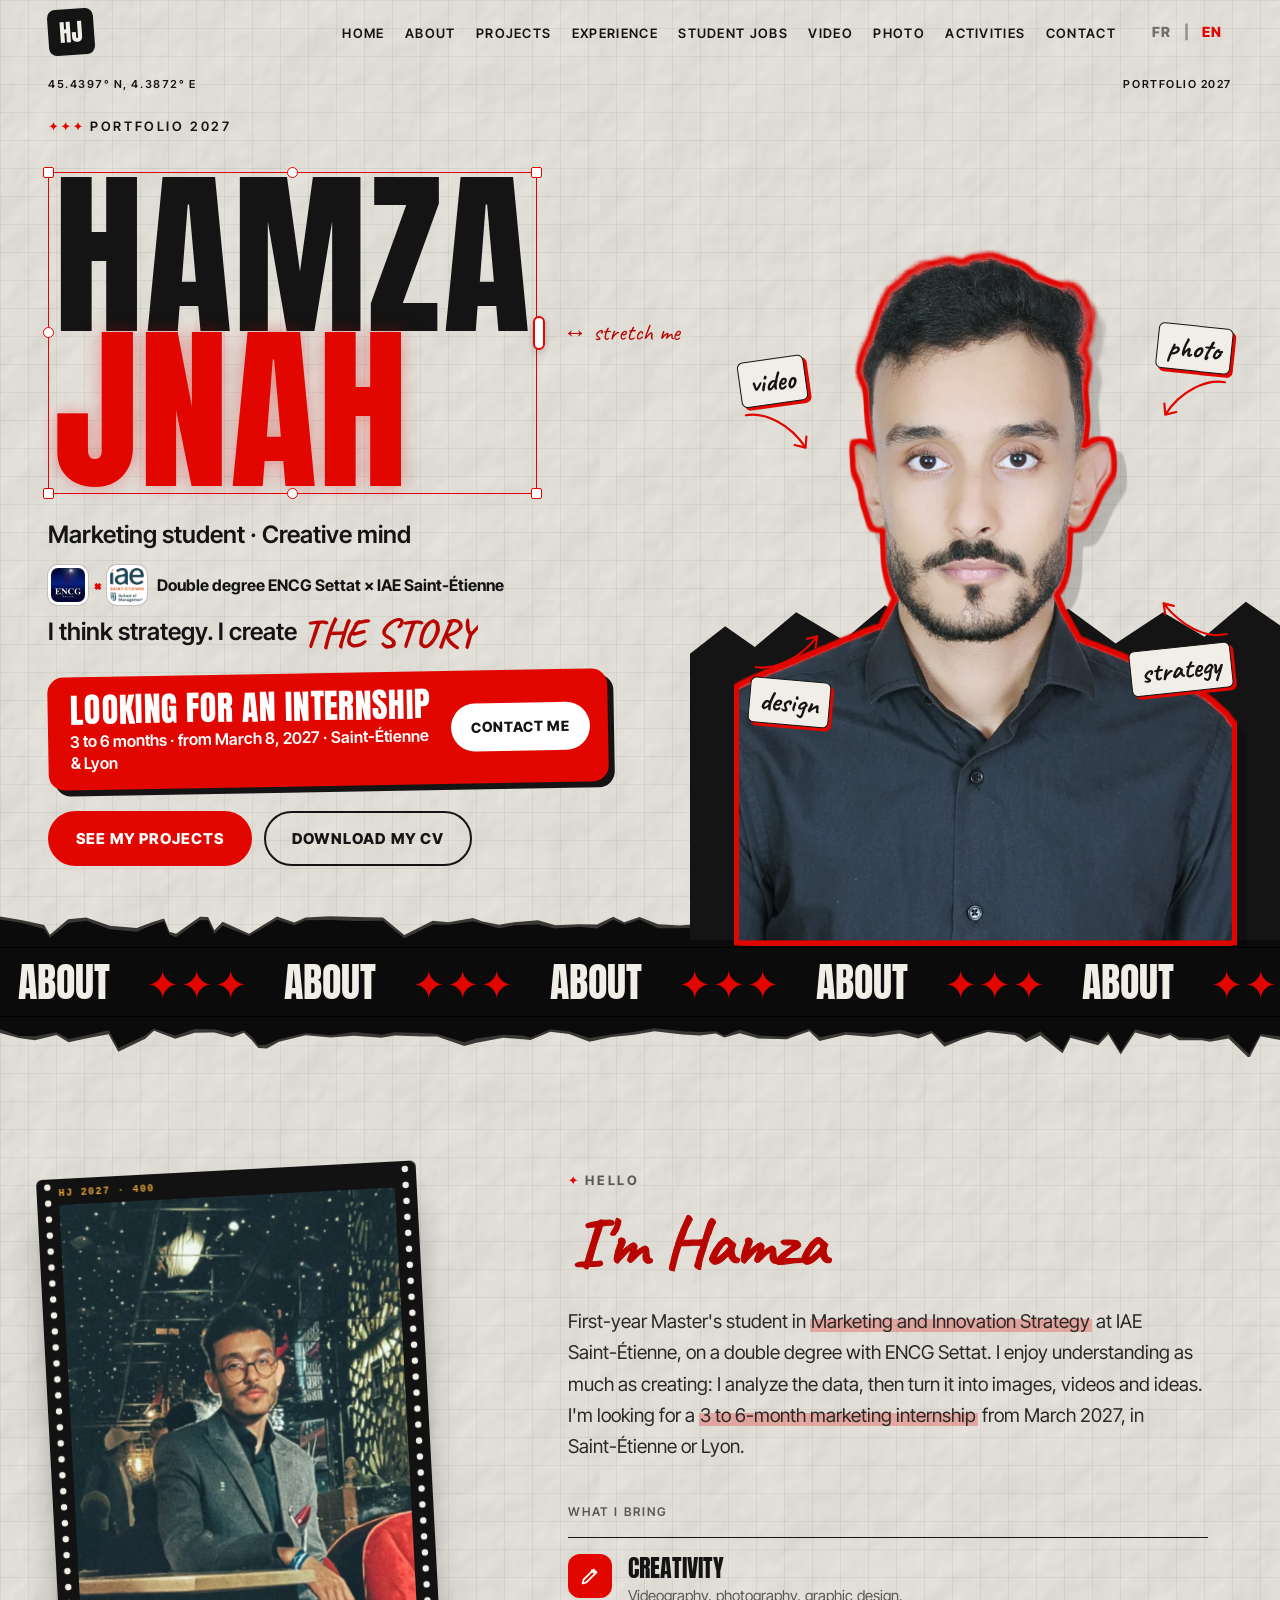
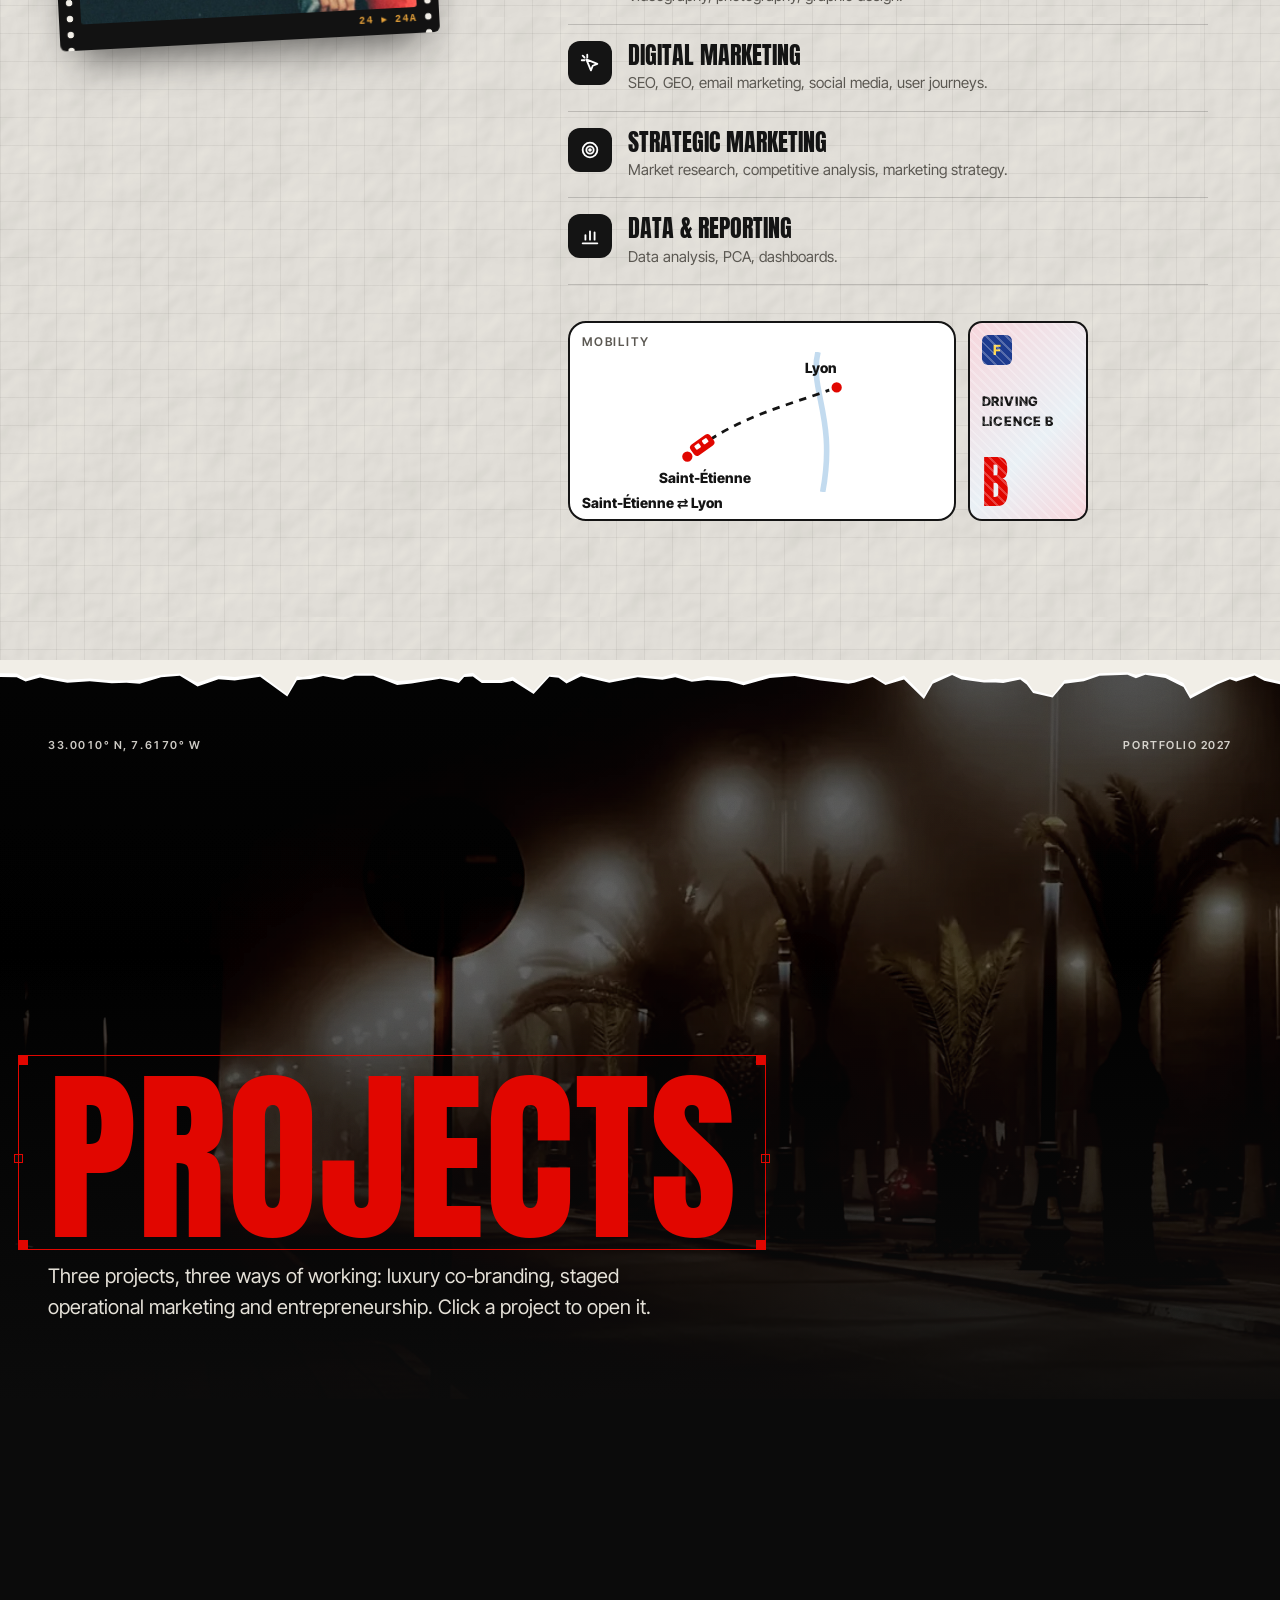
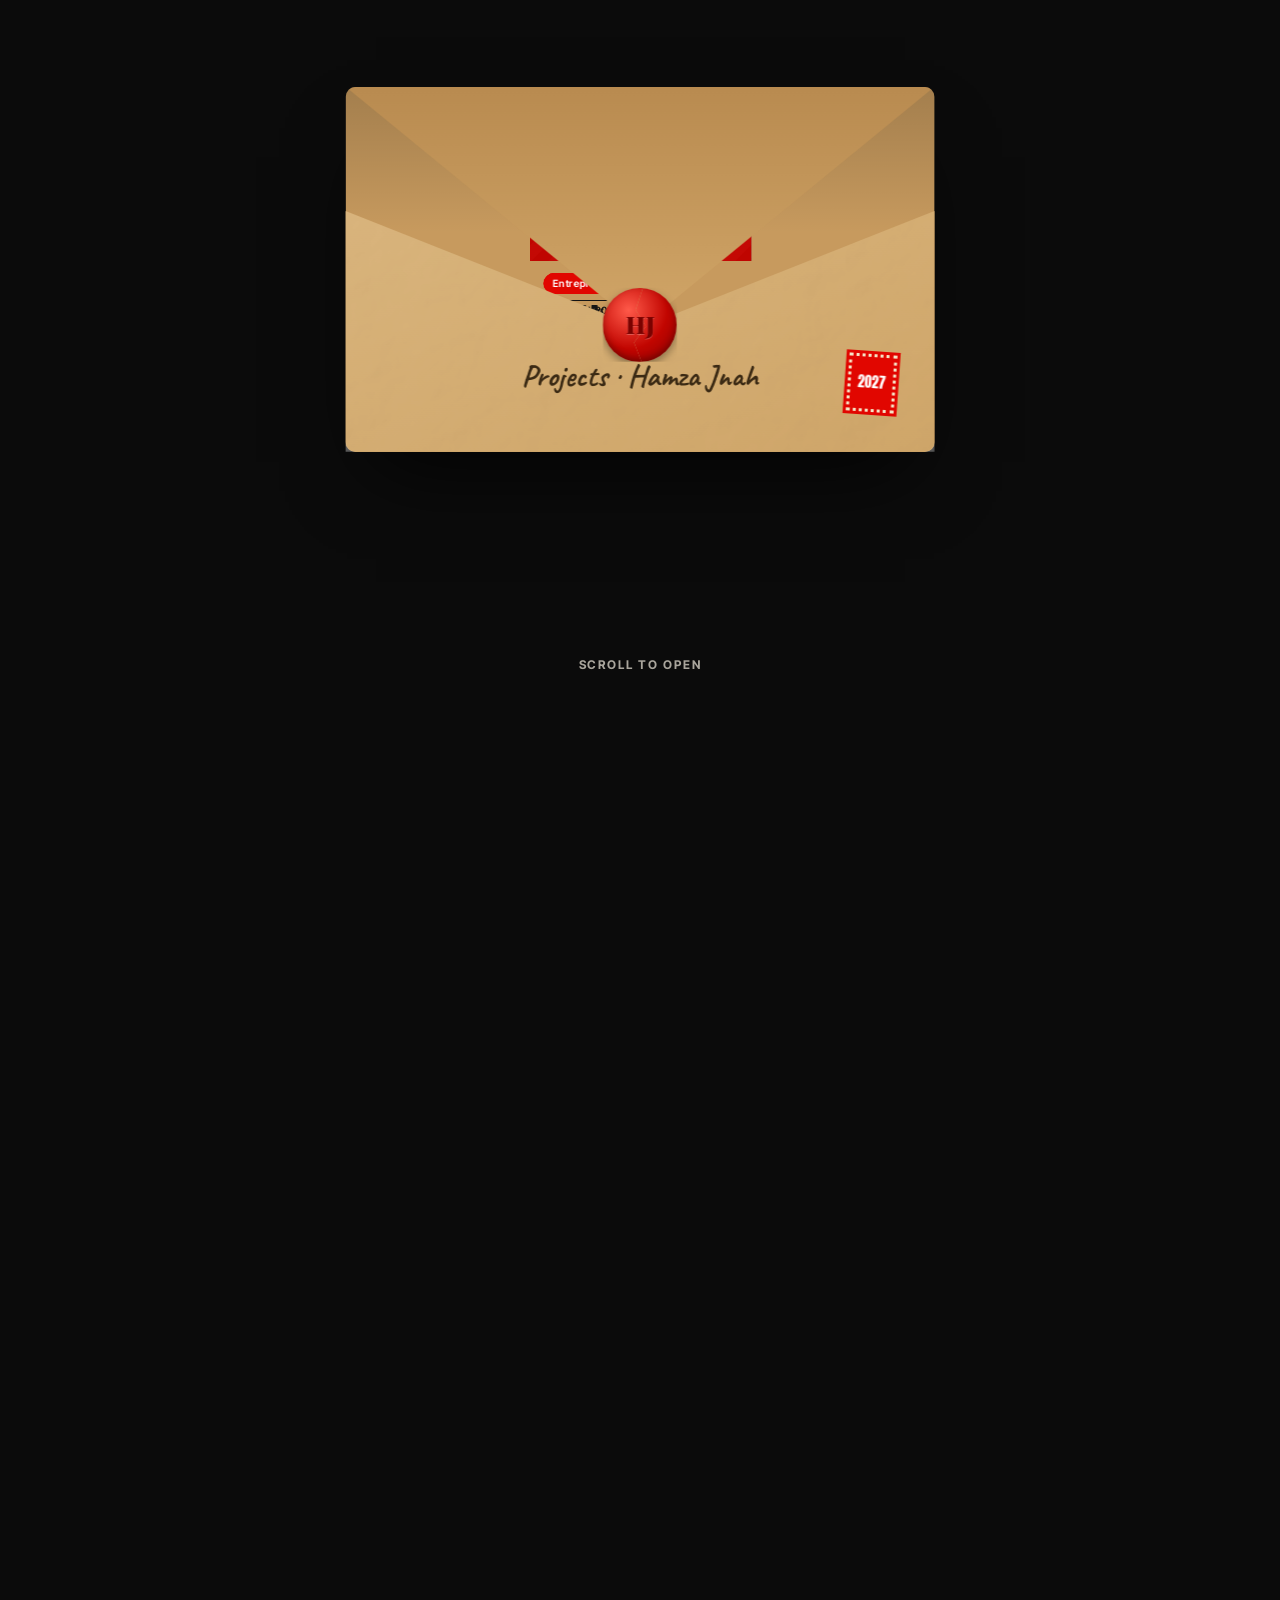
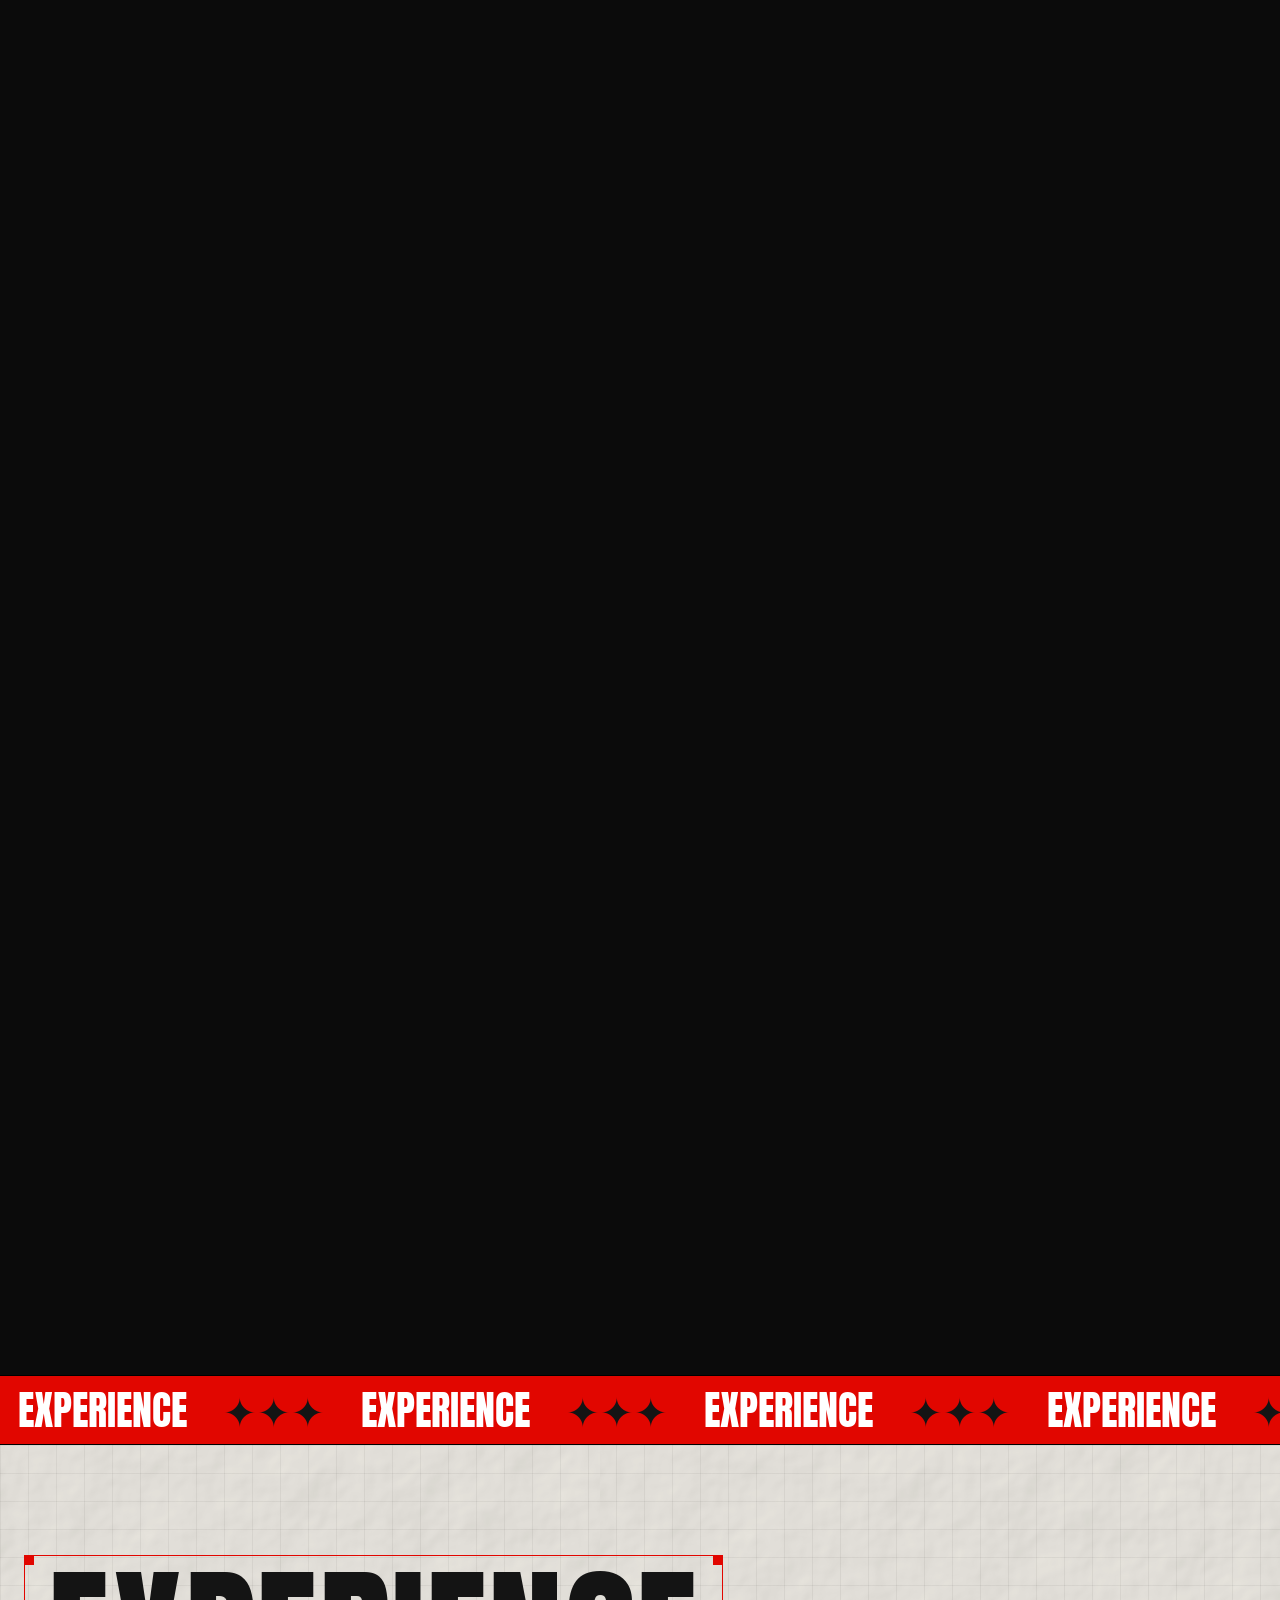
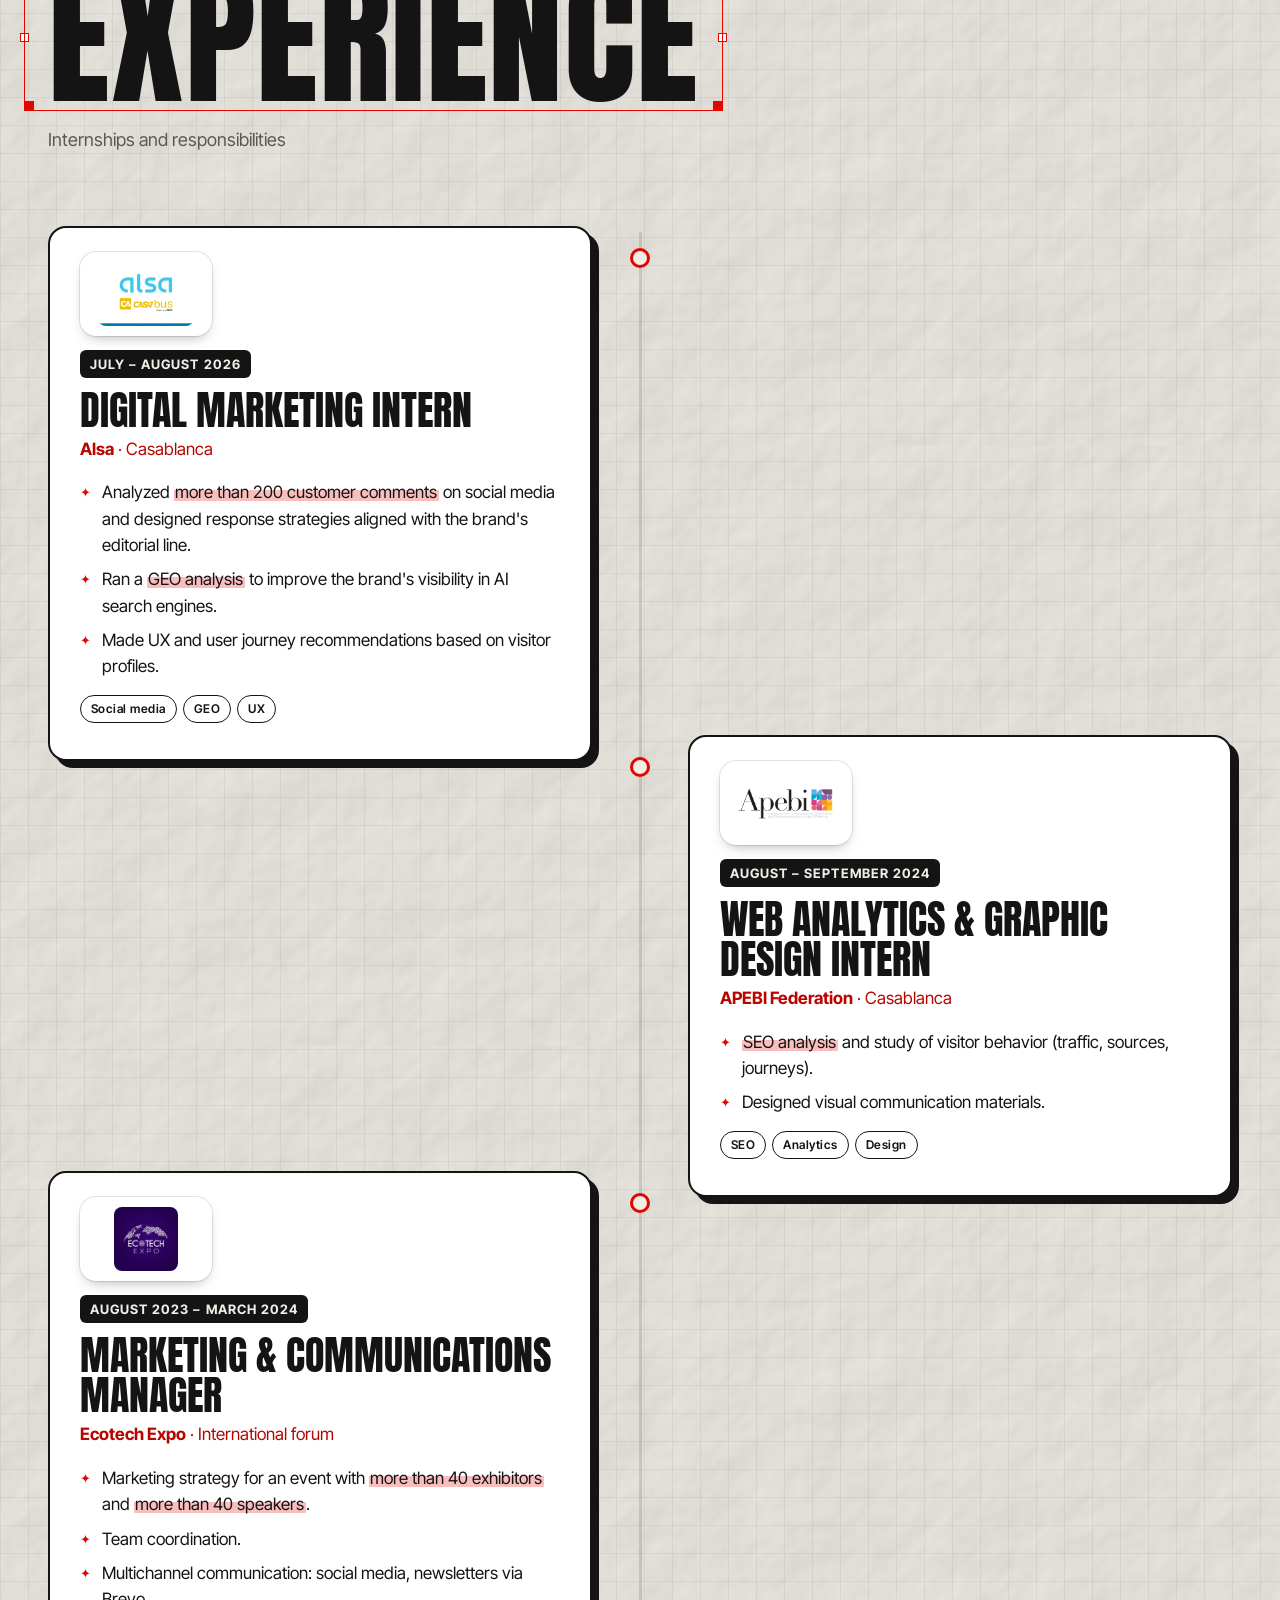
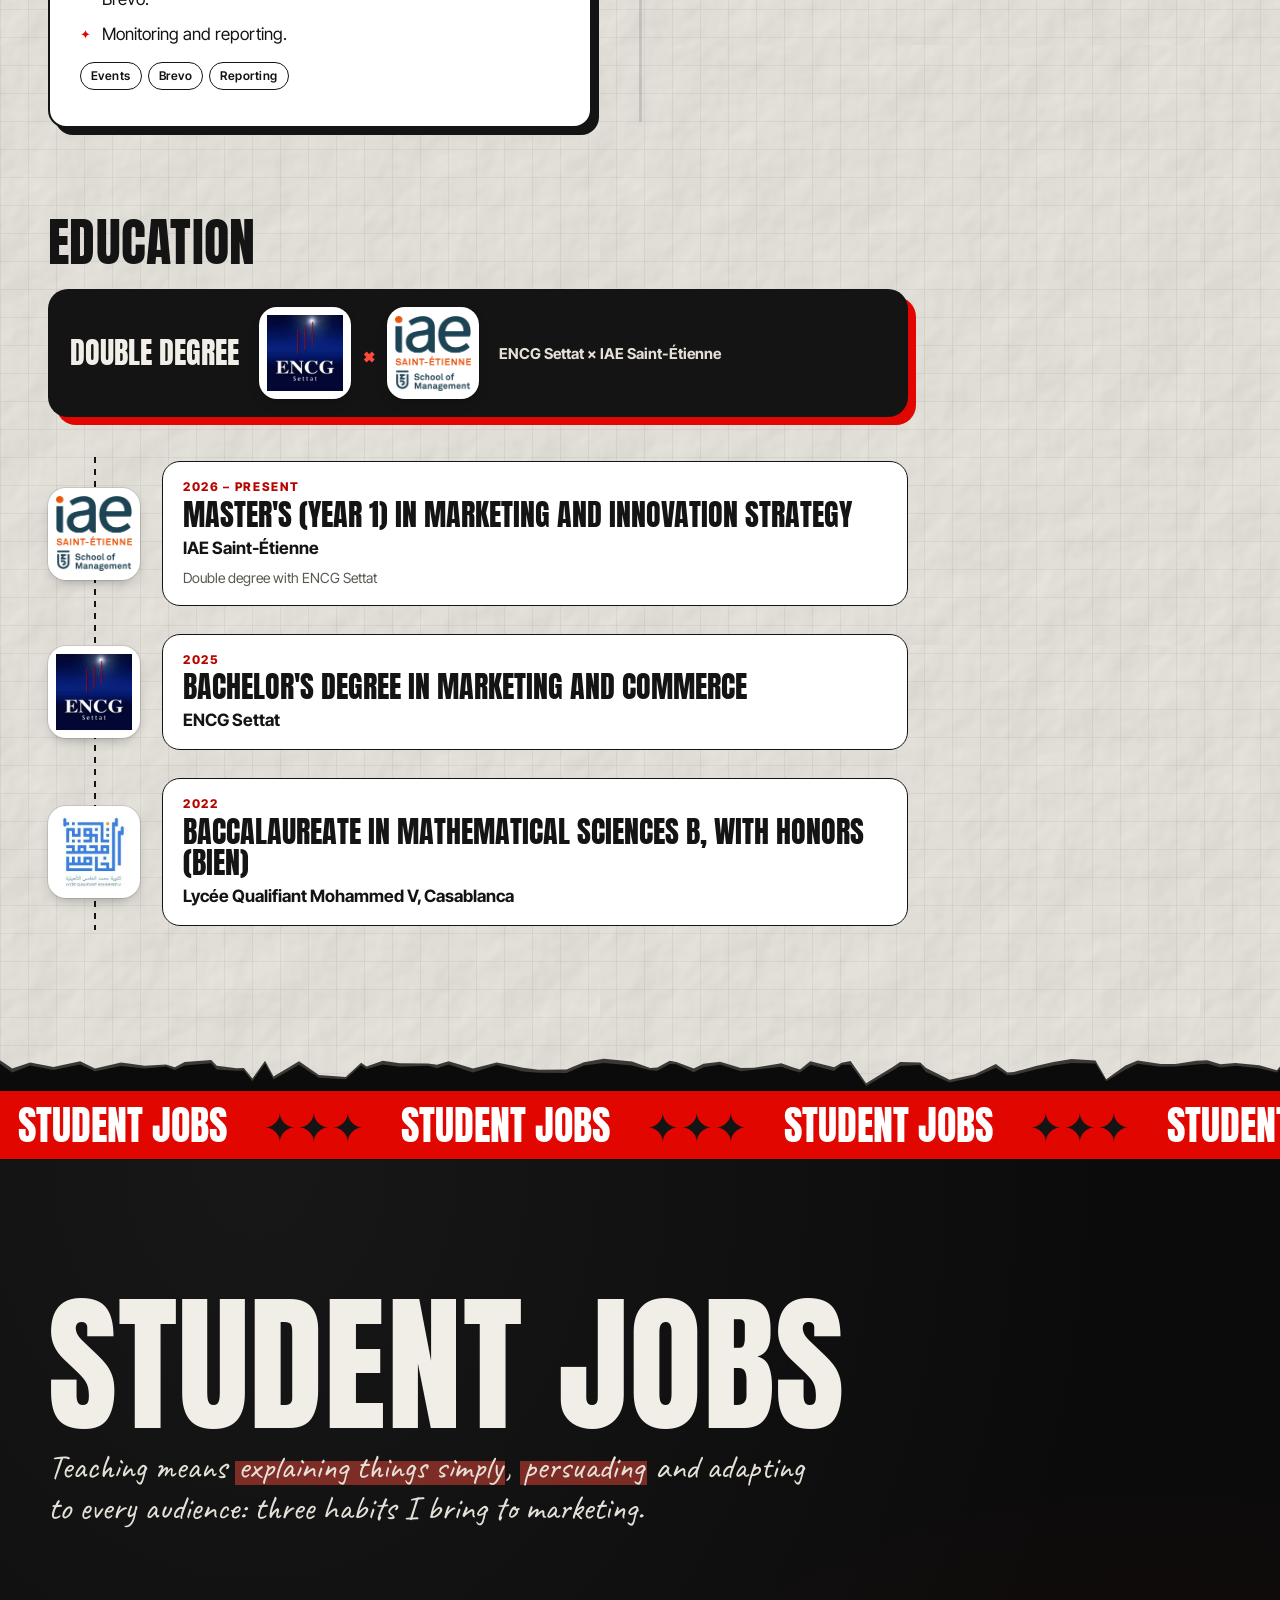
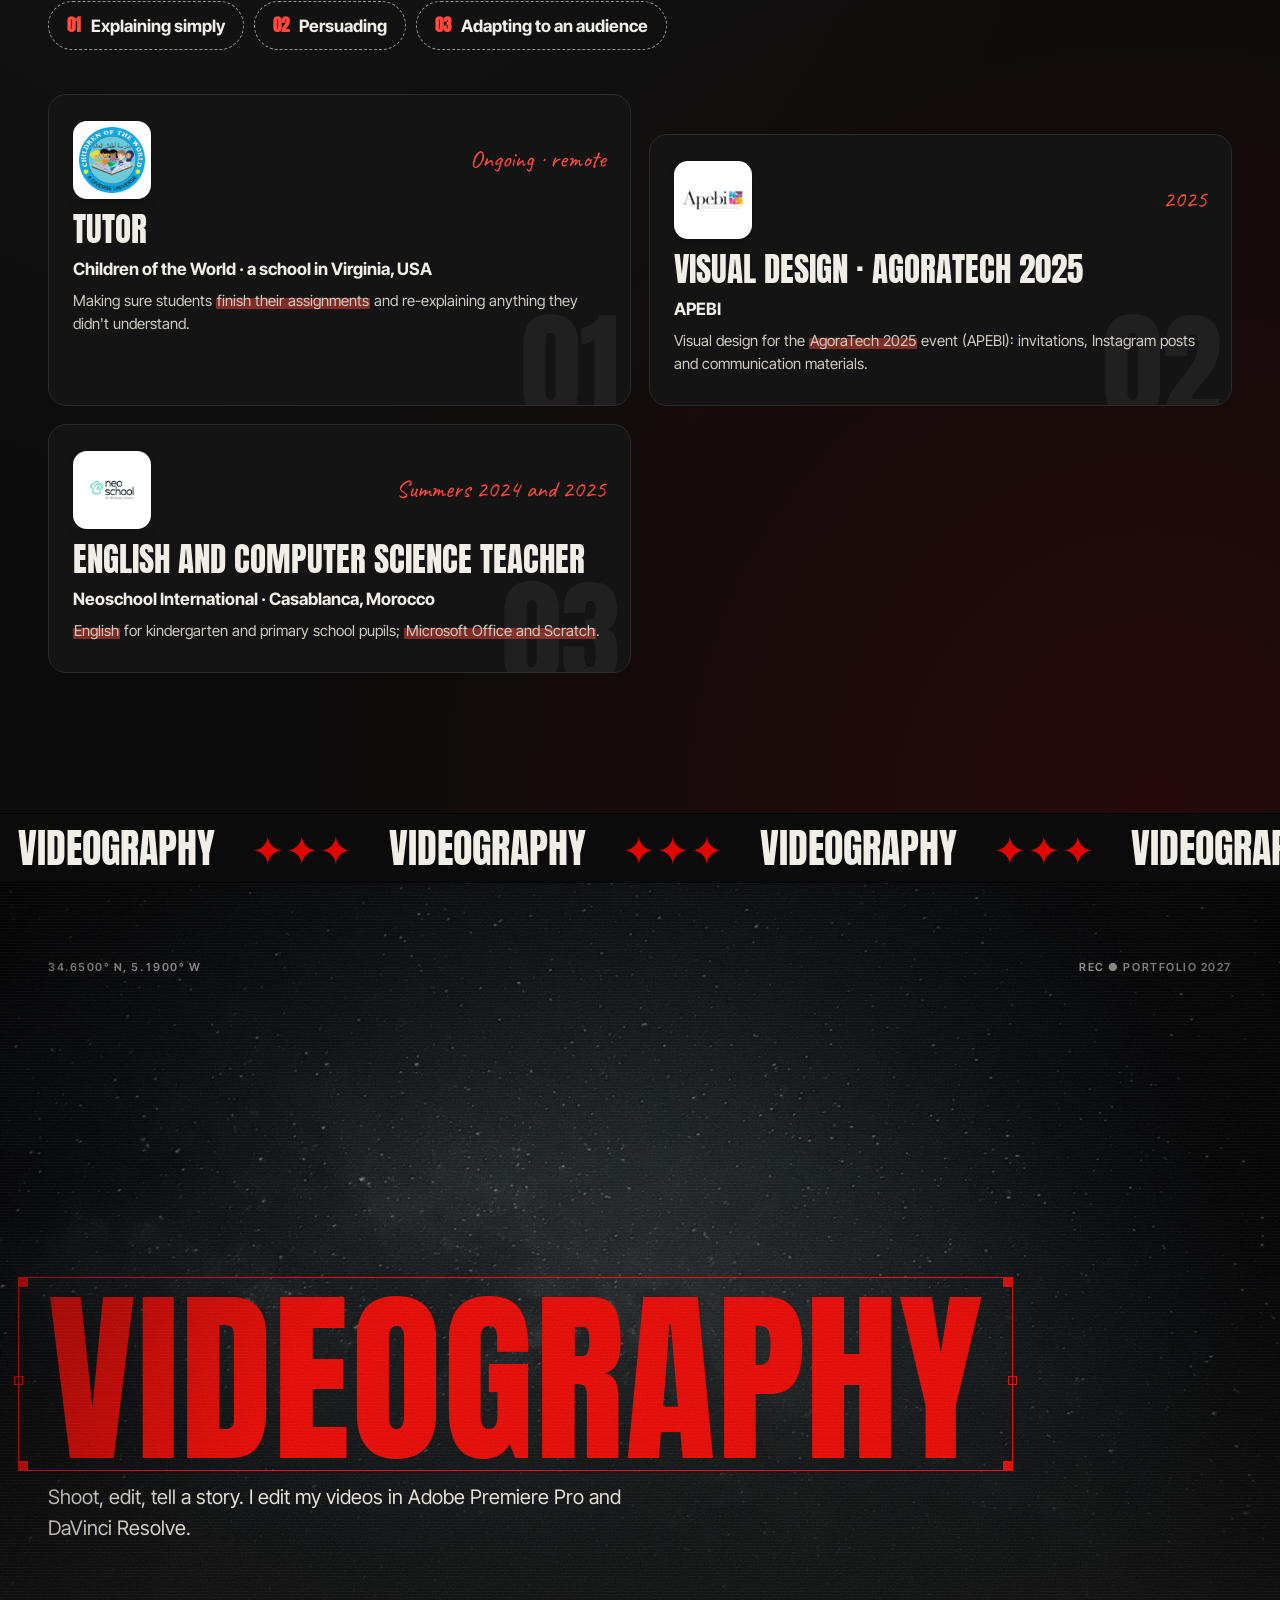
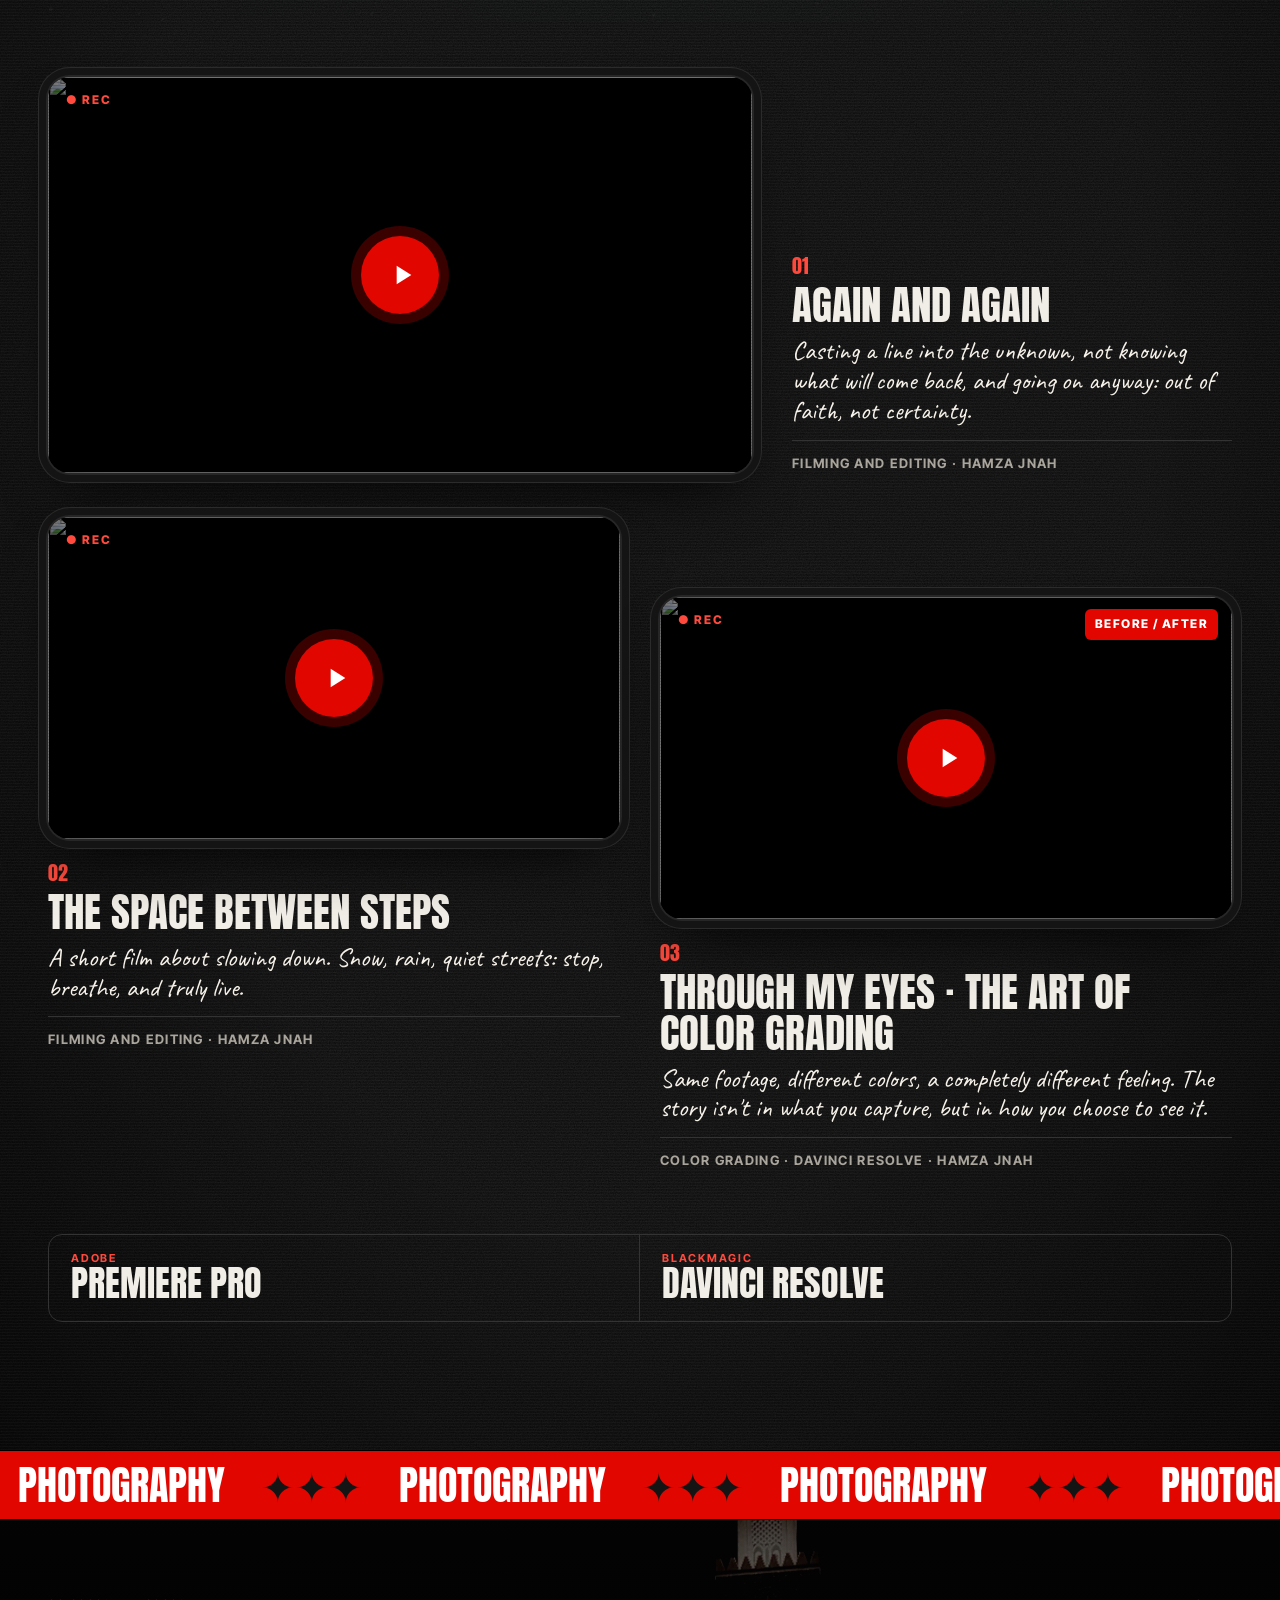
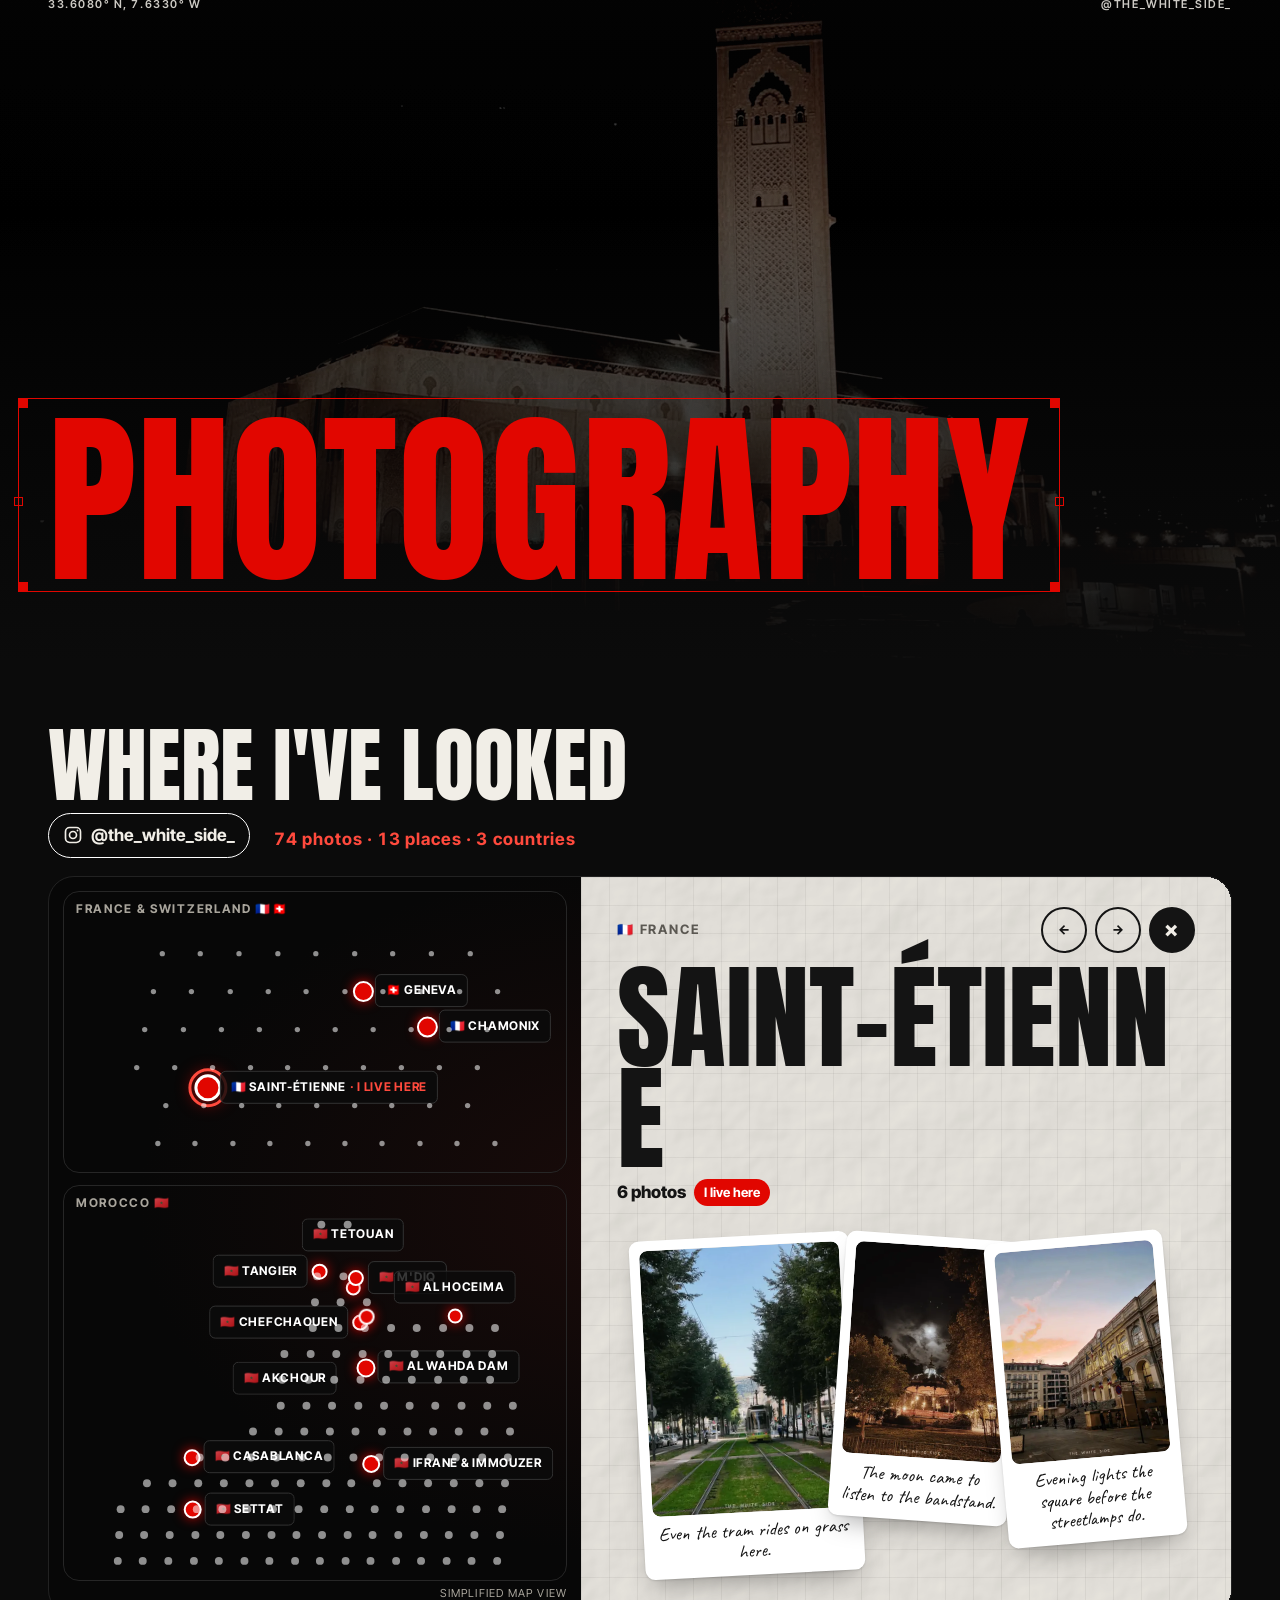
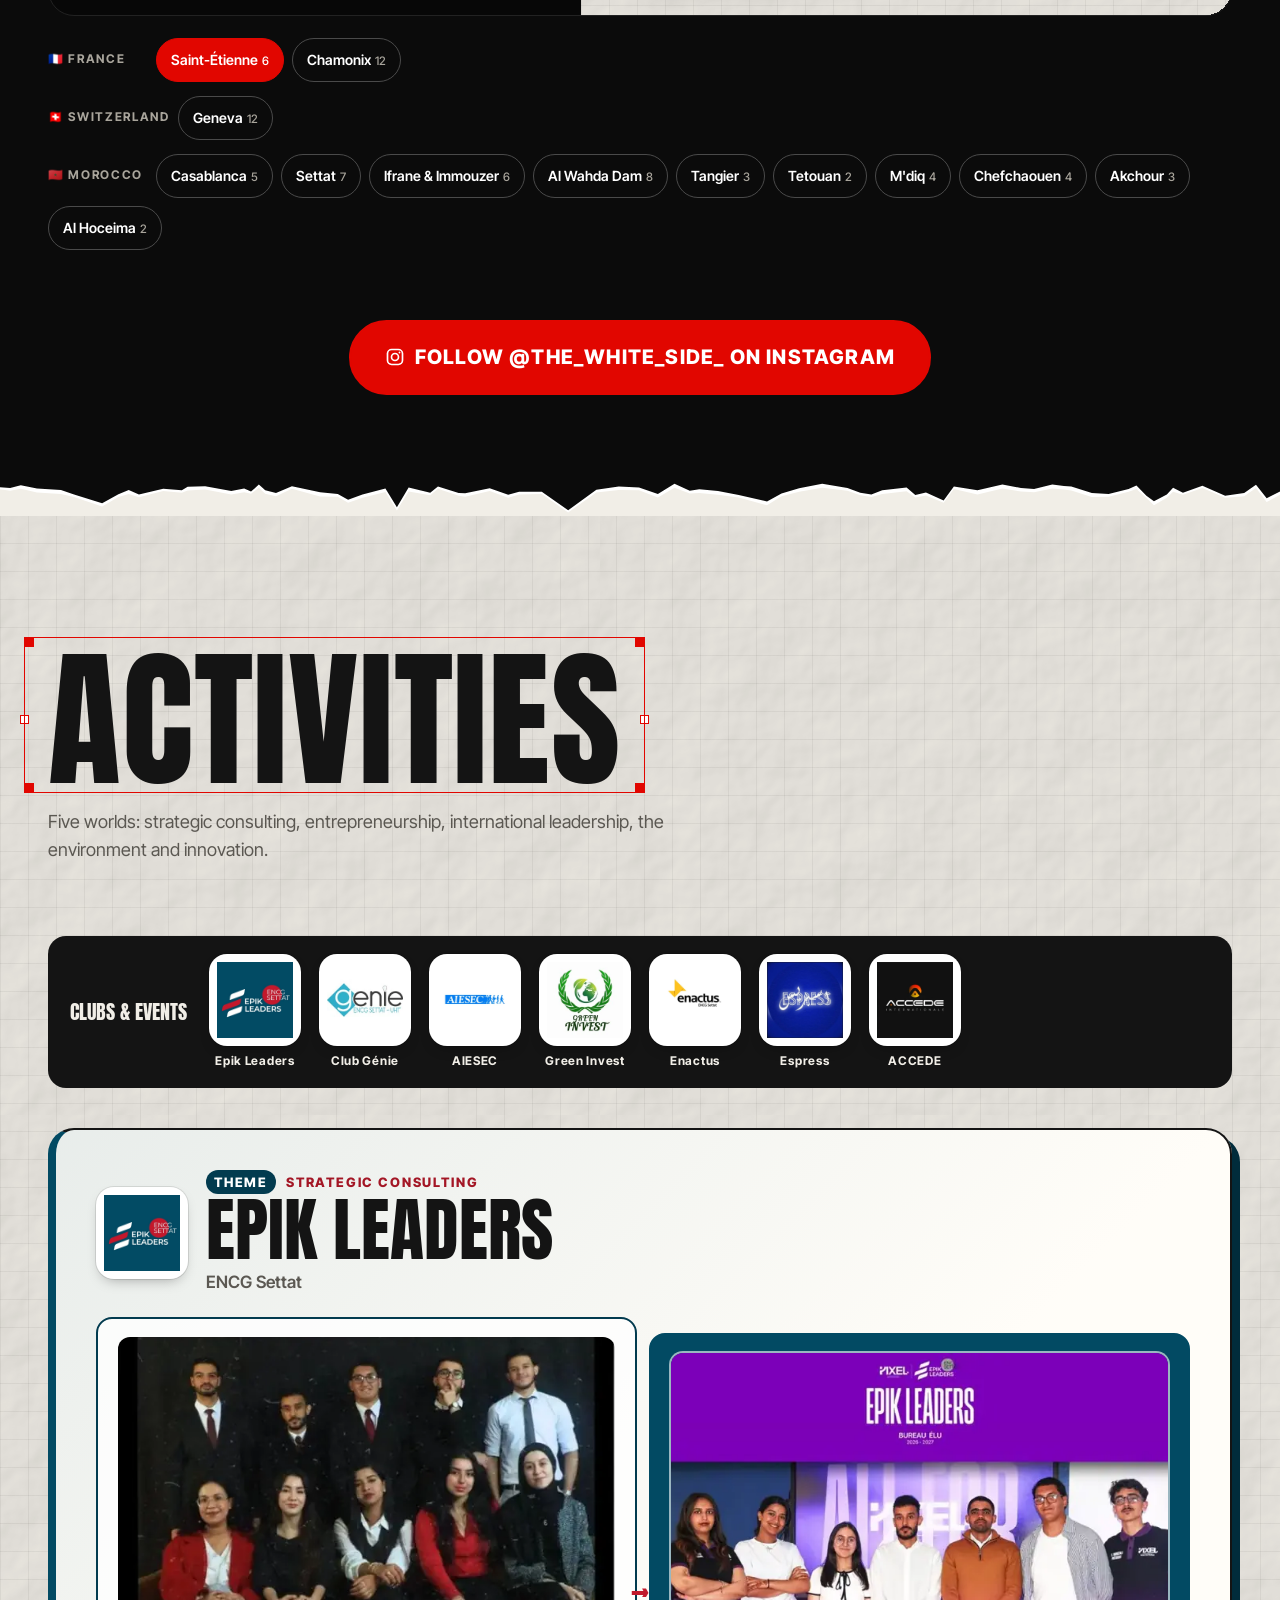
==== commit 11cde92f: "Corrections série 3 : nom à étirer, Hello épuré, enveloppe des projets, enchaînement photo, clubs so" ====
--- a/index.html
+++ b/index.html
@@ -131,13 +131,13 @@
       <div class="hero__inner">
         <div class="hero__text">
           <p class="hero__kicker"><span class="star">✦✦✦</span> <span data-i18n="hero.kicker">Portfolio 2027</span></p>
-          <div class="dragname" id="dragname">
-            <h1 class="hero__title sel" id="hero-title" aria-label="Hamza Jnah">
-              <span class="neon" aria-hidden="true">HAMZA</span>
-              <span class="neon neon--2" aria-hidden="true">JNAH</span>
-              <i class="sel__h" aria-hidden="true"></i><i class="sel__h" aria-hidden="true"></i>
+          <div class="namebox" id="namebox">
+            <h1 class="hero__title namebox__text" id="hero-title" aria-label="Hamza Jnah">
+              <span class="neon" aria-hidden="true">HAMZA</span> <span class="neon neon--2" aria-hidden="true">JNAH</span>
             </h1>
-            <span class="dragname__hint" id="drag-hint" aria-hidden="true" data-i18n="hero.drag">← glisse →</span>
+            <span class="namebox__frame" aria-hidden="true"><i class="nb-c nb-tl"></i><i class="nb-c nb-tr"></i><i class="nb-c nb-bl"></i><i class="nb-c nb-br"></i><i class="nb-s nb-t"></i><i class="nb-s nb-b"></i><i class="nb-s nb-l"></i></span>
+            <button class="namebox__handle" id="namebox-handle" type="button" data-i18n-attr="aria-label:hero.stretch_label" aria-label="Élargir la zone du nom"><i></i></button>
+            <span class="namebox__hint" id="namebox-hint" aria-hidden="true" data-i18n="hero.stretch">↔ étire-moi</span>
           </div>
           <p class="hero__subtitle" data-i18n="hero.subtitle">Étudiant en marketing · Esprit créatif</p>
           <p class="double"><span class="double__logos"><img src="assets/img/logos/logo-encg-settat.webp" alt="ENCG Settat" width="40" height="40"><span aria-hidden="true">×</span><img src="assets/img/logos/logo-iae-saint-etienne.webp" alt="IAE Saint-Étienne" width="40" height="40"></span><span data-i18n="hero.double">Double diplôme ENCG Settat × IAE Saint-Étienne</span></p>
@@ -171,10 +171,8 @@
     <!-- 6.2 À PROPOS -->
     <section class="about paper" id="a-propos">
       <div class="torn torn--top" data-color="black" data-seed="7"></div>
-      <div class="wrap about__grid">
-        <div class="about__text">
-          <div class="hello-row">
-            <figure class="film rv" id="film">
+      <div class="wrap hello">
+                    <figure class="film hello__photo rv" id="film">
               <div class="film__strip">
                 <span class="film__code" aria-hidden="true">HJ 2027 · 400</span>
                 <div class="film__frame">
@@ -184,39 +182,16 @@
                 <span class="film__num" aria-hidden="true">24 ▸ 24A</span>
               </div>
             </figure>
-            <h2 class="h-giant sel reveal-letters" data-i18n="about.title">Hello</h2>
-          </div>
-          <h3 class="sig" id="sig"><span class="sr-only" data-i18n="about.lead">Je suis Hamza</span><svg viewBox="0 0 640 130" aria-hidden="true" focusable="false"><text x="6" y="98" id="sig-text">Je suis Hamza</text></svg></h3>
-          <p class="about__body" data-i18n="about.text"></p>
-        </div>
-        <div class="about__side">
-          <h3 class="label strengths__title" data-i18n="about.strengths_title">Ce que j'apporte</h3>
-          <p class="bcards__hint" data-i18n="about.card_flip">Survolez ou touchez une carte</p>
-          <ul class="bcards" id="bcards">
-            <li class="bc bc--creativity rv" style="--d:0ms" tabindex="0">
-              <div class="bc__inner">
-                <div class="bc__face bc__front"><svg class="bc__box" viewBox="0 0 120 90" aria-hidden="true"><path class="bc__box-body" d="M30 40 h60 v40 h-60 Z"/><path class="bc__lid bc__lid--l" d="M30 40 l-18 -14"/><path class="bc__lid bc__lid--r" d="M90 40 l18 -14"/><g class="bc__spark"><path d="M60 30 v-10 M48 32 l-6 -8 M72 32 l6 -8"/></g></svg><span class="bc__hook" data-i18n="about.cards.0.hook">Penser en dehors de la boîte</span><h4 class="bc__title" data-i18n="about.cards.0.title">Créativité</h4></div>
-                <div class="bc__face bc__back"><h4 class="bc__title" data-i18n="about.cards.0.title">Créativité</h4><p data-i18n="about.cards.0.text">Vidéographie, photographie, design graphique.</p></div>
-              </div>
-            </li>
-            <li class="bc bc--digital rv" style="--d:140ms" tabindex="0">
-              <div class="bc__inner">
-                <div class="bc__face bc__front"><svg class="bc__ico bc__ico--click" viewBox="0 0 64 64" aria-hidden="true"><circle class="w1" cx="26" cy="26" r="8"/><circle class="w2" cx="26" cy="26" r="16"/><path class="cur" d="M26 26 l22 10 -9 3 -3 9 Z"/></svg><h4 class="bc__title" data-i18n="about.cards.1.title">Marketing digital</h4></div>
-                <div class="bc__face bc__back"><h4 class="bc__title" data-i18n="about.cards.1.title">Marketing digital</h4><p data-i18n="about.cards.1.text">SEO, GEO, e-mailing, réseaux sociaux, parcours utilisateur.</p></div>
-              </div>
-            </li>
-            <li class="bc bc--strategy rv" style="--d:280ms" tabindex="0">
-              <div class="bc__inner">
-                <div class="bc__face bc__front"><svg class="bc__ico bc__ico--target" viewBox="0 0 64 64" aria-hidden="true"><circle cx="32" cy="32" r="22"/><circle cx="32" cy="32" r="13"/><circle class="dot" cx="32" cy="32" r="4"/><path class="arrow" d="M58 6 L34 30 M58 6 h-9 M58 6 v9"/></svg><h4 class="bc__title" data-i18n="about.cards.2.title">Marketing stratégique</h4></div>
-                <div class="bc__face bc__back"><h4 class="bc__title" data-i18n="about.cards.2.title">Marketing stratégique</h4><p data-i18n="about.cards.2.text">Études de marché, analyse concurrentielle, stratégies marketing.</p></div>
-              </div>
-            </li>
-            <li class="bc bc--data rv" style="--d:420ms" tabindex="0">
-              <div class="bc__inner">
-                <div class="bc__face bc__front"><svg class="bc__ico bc__ico--bars" viewBox="0 0 64 64" aria-hidden="true"><rect class="b1" x="10" y="30" width="10" height="24"/><rect class="b2" x="27" y="18" width="10" height="36"/><rect class="b3" x="44" y="8" width="10" height="46"/><path d="M6 56 h52"/></svg><h4 class="bc__title" data-i18n="about.cards.3.title">Data &amp; reporting</h4></div>
-                <div class="bc__face bc__back"><h4 class="bc__title" data-i18n="about.cards.3.title">Data &amp; reporting</h4><p data-i18n="about.cards.3.text">Analyse de données, ACP, tableaux de bord.</p></div>
-              </div>
-            </li>
+        <div class="hello__content">
+          <p class="hello__kicker"><span class="star">✦</span> <span data-i18n="about.title">Hello</span></p>
+          <h2 class="sig" id="sig"><span class="sr-only" data-i18n="about.lead">Je suis Hamza</span><svg viewBox="0 0 640 130" aria-hidden="true" focusable="false"><text x="6" y="98" id="sig-text">Je suis Hamza</text></svg></h2>
+          <p class="hello__text" data-i18n="about.text"></p>
+          <h3 class="label hello__label" data-i18n="about.strengths_title">Ce que j'apporte</h3>
+          <ul class="brings">
+              <li class="bring bring--creativity rv" style="--d:0ms"><span class="bring__ico" aria-hidden="true"><svg viewBox="0 0 24 24"><path d="M4 20l4-1 11-11-3-3L5 16z"/><path d="M14 6l3 3"/></svg></span><div><h4 data-i18n="about.cards.0.title">Créativité</h4><p data-i18n="about.cards.0.text">Vidéographie, photographie, design graphique.</p></div></li>
+              <li class="bring bring--digital rv" style="--d:90ms"><span class="bring__ico" aria-hidden="true"><svg viewBox="0 0 24 24"><path d="M8 8l12 5-5 2-2 5z"/><path d="M4 4l2 2M3 9h3M9 3v3"/></svg></span><div><h4 data-i18n="about.cards.1.title">Marketing digital</h4><p data-i18n="about.cards.1.text">SEO, GEO, e-mailing, réseaux sociaux, parcours utilisateur.</p></div></li>
+              <li class="bring bring--strategy rv" style="--d:180ms"><span class="bring__ico" aria-hidden="true"><svg viewBox="0 0 24 24"><circle cx="12" cy="12" r="8"/><circle cx="12" cy="12" r="4"/><circle cx="12" cy="12" r="1" /></svg></span><div><h4 data-i18n="about.cards.2.title">Marketing stratégique</h4><p data-i18n="about.cards.2.text">Études de marché, analyse concurrentielle, stratégies marketing.</p></div></li>
+              <li class="bring bring--data rv" style="--d:270ms"><span class="bring__ico" aria-hidden="true"><svg viewBox="0 0 24 24"><path d="M4 20h16"/><path d="M7 16v-5M12 16V7M17 16v-8"/></svg></span><div><h4 data-i18n="about.cards.3.title">Data &amp; reporting</h4><p data-i18n="about.cards.3.text">Analyse de données, ACP, tableaux de bord.</p></div></li>
           </ul>
           <div class="move rv" id="move">
             <div class="move__map">
@@ -251,13 +226,18 @@
         <h2 class="opener__title sel reveal-letters" data-i18n="projects.title">Projets</h2>
         <p class="opener__intro" data-i18n="projects.intro"></p>
       </div>
-      <div class="hscroll" id="hscroll">
-        <div class="hscroll__sticky">
-          <div class="hscroll__track" id="projects-track"></div>
-          <p class="hscroll__hint" data-i18n="projects.drag">Faites défiler →</p>
-        </div>
-      </div>
-
+      <div class="env-scrolly" id="env-scrolly">
+        <div class="env-stage" id="env-stage">
+          <div class="env" id="env">
+            <div class="env__back" aria-hidden="true"></div>
+            <div class="env__cards" id="projects-track"></div>
+            <div class="env__front" aria-hidden="true"><span class="env__addr" data-i18n="projects.envelope">Projets · Hamza Jnah</span><span class="env__stamp">2027</span></div>
+            <div class="env__flap" aria-hidden="true"><span class="env__flap-in"></span></div>
+            <div class="env__seal" aria-hidden="true"><span class="env__seal-l"></span><span class="env__seal-r"></span><b>HJ</b></div>
+          </div>
+          <p class="env__hint" aria-hidden="true" data-i18n="projects.envelope_hint">Faites défiler pour ouvrir</p>
+        </div>
+      </div>
     </section>
 
     <div class="marquee marquee--red" aria-hidden="true"><div class="marquee__track" data-marquee="marquee.experience"></div></div>
@@ -272,7 +252,8 @@
         <ol class="timeline" id="timeline"></ol>
         <div class="edu">
           <h3 class="h-mid" data-i18n="experience.edu_title">Formation</h3>
-          <ul class="mini-list mini-list--edu" id="education"></ul>
+          <div class="edu-double rv" id="edu-double"></div>
+          <ol class="edu-line" id="education"></ol>
         </div>
       </div>
       <div class="torn torn--bottom" data-color="black" data-seed="19"></div>
@@ -351,6 +332,7 @@
             </div>
           </div>
           <aside class="place-panel" id="place-panel" hidden aria-live="polite"></aside>
+          <div class="se-intro" id="se-intro" aria-hidden="true"></div>
         </div>
         </div>
 
@@ -374,7 +356,6 @@
           <p class="sec-head__sub" data-i18n="extra.intro"></p>
         </header>
         <div class="club-logos" id="club-logos" aria-label="Clubs"></div>
-        <div class="awards" id="awards"></div>
         <div class="extra-list" id="extra-list"></div>
       </div>
     </section>
--- a/assets/css/style.css
+++ b/assets/css/style.css
@@ -1193,7 +1193,7 @@
 html.js:not(.reduce) .lang.rv:not(.is-in) { transform: translateY(40px) rotate(-2deg); }
 
 /* Globe : section fixée pendant le zoom arrière */
-.globe-scrolly.is-scrolly { height: calc(clamp(440px, 78vh, 820px) + 150vh); }
+.globe-scrolly.is-scrolly { height: calc(clamp(440px, 78vh, 820px) + 210vh); }
 .globe-scrolly.is-scrolly .globe-stage { position: sticky; top: calc(var(--header-h) + 10px); }
 @media (max-width: 600px) { .globe-scrolly.is-scrolly { height: calc(max(64svh, 420px) + 90vh); } }
 
@@ -1631,3 +1631,200 @@
 .spin-hint { top: auto; bottom: 18px; transform: translateX(-50%); flex-direction: row; gap: 10px; } .spin-hint svg { width: 84px; height: 56px; } .spin-hint span { font-size: 20px; }
 .club--epik .club__body.has-gal { grid-template-columns: 1fr; }
 .club--epik .club__body .mosaic { order: -1; max-width: 560px; }
+/* Clubs : texte puis mosaïque pleine largeur (plus de vide sous le texte) */
+@media (min-width: 960px) {
+  .club__body.has-gal { grid-template-columns: 1fr; }
+  .club__text { max-width: 900px; }
+  .club__body.has-gal .mosaic--4 { columns: 4; }
+  .club__body.has-gal .mosaic--5 { columns: 3; }
+  .club__body.has-gal .mosaic--3 { columns: 3; }
+  .club__body.has-gal .mosaic--2 { columns: 2; max-width: 820px; }
+  .subcard { grid-template-columns: 1.2fr 1fr; }
+}
+.club--epik .club__body .mosaic { max-width: 720px; margin: 0 auto; }
+.club--epik .club__body .mosaic--1 .mosaic__item { margin: 0; }
+
+/* =========================================================
+   SÉRIE 3
+   ========================================================= */
+
+/* ---------- Accueil : zone de texte façon Canva ---------- */
+.namebox { position: relative; display: inline-block; margin: 6px 0 22px; padding: 6px; max-width: none; z-index: 5; }
+.namebox.is-snap { transition: width .5s cubic-bezier(.34, 1.4, .64, 1); }
+.namebox__text.hero__title { display: block; margin: 0; padding: 0; white-space: normal; }
+.namebox__text .neon { display: inline; }
+.namebox.is-snap .namebox__text { transition: font-size .4s var(--ease); }
+.namebox__frame { position: absolute; inset: 0; border: 1.5px solid var(--red); pointer-events: none; }
+.nb-c, .nb-s { position: absolute; width: 11px; height: 11px; background: #fff; border: 1.5px solid var(--red); border-radius: 2px; }
+.nb-tl { left: -6px; top: -6px; } .nb-tr { right: -6px; top: -6px; } .nb-bl { left: -6px; bottom: -6px; } .nb-br { right: -6px; bottom: -6px; }
+.nb-t { left: 50%; top: -6px; margin-left: -6px; } .nb-b { left: 50%; bottom: -6px; margin-left: -6px; } .nb-l { left: -6px; top: 50%; margin-top: -6px; }
+.nb-s { border-radius: 50%; }
+.namebox__handle { position: absolute; right: -22px; top: 50%; width: 44px; height: 64px; margin-top: -32px; padding: 0; border: 0; background: none; cursor: ew-resize; touch-action: none; display: grid; place-items: center; }
+.namebox__handle i { display: block; width: 12px; height: 34px; border-radius: 6px; background: #fff; border: 2px solid var(--red); box-shadow: 0 2px 6px rgba(0,0,0,.2); transition: transform .2s, background .2s; }
+.namebox__handle:hover i, .namebox.is-drag .namebox__handle i { background: var(--red); transform: scaleY(1.15); }
+.namebox__handle:focus-visible { outline: none; }
+.namebox__handle:focus-visible i { outline: 3px solid var(--red); outline-offset: 3px; }
+.namebox__hint { position: absolute; left: calc(100% + 26px); top: 50%; transform: translateY(-50%); white-space: nowrap; font-family: var(--f-hand); font-size: 24px; color: var(--red-dark); opacity: 0; pointer-events: none; transition: opacity .4s; }
+.namebox.show-hint:not(.used) .namebox__hint { opacity: 1; }
+html.js:not(.reduce) .namebox.show-hint:not(.used) .namebox__hint { animation: nudge 1.8s ease-in-out infinite; }
+html.js:not(.reduce) .namebox.show-hint:not(.used) .namebox__handle i { animation: handlePulse 1.8s ease-in-out infinite; }
+@keyframes handlePulse { 50% { transform: translateX(6px); background: var(--red); } }
+@media (max-width: 899px) {
+  .namebox__hint { left: auto; right: 30px; top: auto; bottom: -30px; transform: none; font-size: 20px; }
+  .namebox__handle { right: -18px; width: 40px; }
+}
+.namebox.is-one .namebox__hint { opacity: 0 !important; }
+.dragname, .dragname__hint { display: none; }
+
+/* ---------- Hello : épuré ---------- */
+.about { padding: clamp(90px, 12vw, 160px) 0 clamp(80px, 11vw, 140px); }
+.hello { display: grid; gap: clamp(40px, 6vw, 90px); align-items: start; }
+@media (min-width: 900px) { .hello { grid-template-columns: minmax(260px, 0.8fr) minmax(0, 1.2fr); } }
+.hello__photo.film { width: min(100%, 380px); margin: 0 auto; }
+@media (min-width: 900px) { .hello__photo.film { position: sticky; top: calc(var(--header-h) + 40px); margin: 0; } }
+.hello__content { max-width: 640px; }
+.hello__kicker { margin: 0 0 4px; font-size: 13px; font-weight: 700; letter-spacing: .2em; text-transform: uppercase; color: var(--grey); }
+.hello .sig { margin: 0 0 18px; }
+.hello .sig svg { width: min(100%, 460px); }
+.hello__text { font-size: clamp(17px, 1.5vw, 19px); line-height: 1.65; margin: 0 0 40px; color: #2a2825; }
+.hello__label { margin-bottom: 16px; }
+.brings { display: grid; gap: 0; border-top: 1.5px solid var(--ink); margin-bottom: 36px; }
+.bring { display: grid; grid-template-columns: 44px 1fr; gap: 16px; align-items: start; padding: 16px 0; border-bottom: 1px solid rgba(20,20,20,.18); }
+.bring__ico { display: grid; place-items: center; width: 44px; height: 44px; border-radius: 12px; background: var(--ink); color: #fff; transition: background .3s, transform .3s var(--ease); }
+.bring--creativity .bring__ico { background: var(--red); }
+.bring__ico svg { width: 22px; height: 22px; fill: none; stroke: currentColor; stroke-width: 2; stroke-linecap: round; stroke-linejoin: round; }
+.bring:hover .bring__ico { transform: rotate(-6deg) scale(1.06); background: var(--red); }
+.bring h4 { font-family: var(--f-title); text-transform: uppercase; font-size: clamp(20px, 2vw, 24px); line-height: 1.05; margin: 2px 0 4px; }
+.bring p { margin: 0; color: var(--grey); font-size: 15px; line-height: 1.5; }
+.hello .move { grid-template-columns: 1fr 120px; max-width: 520px; }
+.hello .move__map { padding: 10px 12px 6px; }
+.hello .move__map svg { max-height: 140px; }
+.hello .licence { width: auto; }
+@media (max-width: 420px) { .hello .move { grid-template-columns: 1fr; } }
+
+/* ---------- Expériences : logos toujours contenus ---------- */
+.logo-chip { overflow: hidden; }
+.logo-chip img { width: 100%; height: 100%; object-fit: contain; }
+.logo-chip--xxl img { border-radius: 8px; }
+
+/* ---------- Formation : frise verticale ---------- */
+.edu { margin-top: clamp(50px, 7vw, 90px); max-width: 860px; }
+.edu-double { display: flex; flex-wrap: wrap; align-items: center; gap: 12px 20px; padding: 18px 22px; margin-bottom: 30px; background: var(--ink); color: var(--paper); border-radius: 20px; box-shadow: 8px 8px 0 var(--red); }
+.edu-double__lbl { font-family: var(--f-title); text-transform: uppercase; font-size: clamp(22px, 2.6vw, 30px); }
+.edu-double__pair { display: inline-flex; align-items: center; gap: 12px; }
+.edu-double__x { font-family: var(--f-title); font-size: 36px; color: var(--red-bright); }
+html.js:not(.reduce) .edu-double.is-in .edu-double__x { animation: xpop .8s var(--ease) .3s both; }
+@keyframes xpop { 0% { transform: scale(0) rotate(-90deg); } 100% { transform: none; } }
+.edu-double__names { font-weight: 700; font-size: 15px; color: #e4e0d7; }
+.edu-line { position: relative; padding-left: 0; }
+.edu-line::before { content: ''; position: absolute; left: 46px; top: 10px; bottom: 10px; width: 2px; background: repeating-linear-gradient(180deg, var(--ink) 0 6px, transparent 6px 12px); }
+.edu-step { position: relative; display: grid; grid-template-columns: 92px 1fr; gap: 22px; align-items: center; padding: 14px 0; }
+.edu-step__dot { display: none; }
+.edu-step__logo { position: relative; z-index: 1; }
+.edu-step__body { background: #fff; border: 1.5px solid var(--ink); border-radius: 18px; padding: 16px 20px; transition: transform .3s var(--ease), box-shadow .3s; }
+.edu-step:hover .edu-step__body { transform: translateX(6px); box-shadow: -6px 6px 0 var(--red); }
+.edu-step__date { margin: 0 0 2px; font-size: 12px; font-weight: 800; letter-spacing: .14em; text-transform: uppercase; color: var(--red-dark); }
+.edu-step__deg { font-family: var(--f-title); text-transform: uppercase; font-size: clamp(22px, 2.6vw, 30px); line-height: 1.05; margin: 0 0 4px; }
+.edu-step__school { margin: 0; font-weight: 700; }
+.edu-step__note { margin: 6px 0 0; font-size: 14px; color: var(--grey); }
+html.js:not(.reduce) .edu-step.rv:not(.is-in) { transform: translateX(-30px); }
+@media (max-width: 520px) { .edu-step { grid-template-columns: 72px 1fr; gap: 14px; } .edu-line::before { left: 36px; } .edu-step .logo-chip--xl { width: 72px; height: 72px; } }
+
+/* ---------- Projets : l'enveloppe ---------- */
+.env-scrolly { position: relative; }
+.env-scrolly.is-pinned { height: 340vh; }
+.env-stage { position: relative; }
+.env-scrolly.is-pinned .env-stage { position: sticky; top: 0; height: 100vh; overflow: hidden; }
+.env { position: relative; margin: 0 auto; perspective: 1600px; }
+.env-scrolly.is-pinned .env { position: absolute; left: 50%; top: var(--env-top, 30vh); margin-left: calc(var(--w, 0px) * -.5); translate: -50% 0; }
+.env__back { position: absolute; inset: 0; border-radius: 10px; background: #c79a5e linear-gradient(180deg, rgba(0,0,0,.18), rgba(0,0,0,0) 40%); box-shadow: 0 40px 80px -30px rgba(0,0,0,.85); }
+.env__front { position: absolute; inset: 0; z-index: 3; border-radius: 0 0 10px 10px; pointer-events: none;
+  background: linear-gradient(160deg, #e2bd85, #d3a96b); clip-path: polygon(0 34%, 50% 66%, 100% 34%, 100% 100%, 0 100%);
+  filter: drop-shadow(0 -2px 0 rgba(0,0,0,.08)); }
+.env__front::before { content: ''; position: absolute; inset: 0; background-image: var(--crumple); background-size: 500px; mix-blend-mode: multiply; opacity: .35; }
+.env__addr { position: absolute; left: 0; right: 0; bottom: 14%; text-align: center; font-family: var(--f-hand); font-weight: 700; font-size: clamp(22px, 2.4vw, 34px); color: #3b2a14; }
+.env__stamp { position: absolute; right: 6%; bottom: 10%; width: 54px; height: 64px; display: grid; place-items: center; font-family: var(--f-title); font-size: 14px; color: #fff; background: var(--red); outline: 3px dotted #f6e6c8; outline-offset: -6px; transform: rotate(4deg); }
+.env__flap { position: absolute; left: 0; right: 0; top: 0; height: 66%; z-index: 4; transform-origin: 50% 0; transform-style: preserve-3d; pointer-events: none; }
+.env__flap-in { position: absolute; inset: 0; background: linear-gradient(180deg, #b98b50, #d1a668); clip-path: polygon(0 0, 100% 0, 50% 100%); border-radius: 10px 10px 0 0; }
+.env.flap-open .env__flap { z-index: 1; }
+.env__seal { --k: 0; position: absolute; left: 50%; top: 66%; z-index: 5; width: 74px; height: 74px; margin: -40px 0 0 -37px; pointer-events: none; }
+.env__seal-l, .env__seal-r { position: absolute; inset: 0; border-radius: 50%; background: radial-gradient(circle at 35% 30%, #ff5a4a, #c10500 55%, #8a0300); box-shadow: 0 4px 8px rgba(0,0,0,.35), inset 0 -3px 6px rgba(0,0,0,.3); }
+.env__seal-l { clip-path: polygon(0 0, 54% 0, 44% 30%, 58% 52%, 42% 74%, 52% 100%, 0 100%); transform: translate(calc(var(--k) * -22px), calc(var(--k) * 30px)) rotate(calc(var(--k) * -30deg)); opacity: calc(1 - var(--k) * .9); }
+.env__seal-r { clip-path: polygon(54% 0, 100% 0, 100% 100%, 52% 100%, 42% 74%, 58% 52%, 44% 30%); transform: translate(calc(var(--k) * 22px), calc(var(--k) * 34px)) rotate(calc(var(--k) * 34deg)); opacity: calc(1 - var(--k) * .9); }
+.env__seal b { position: absolute; inset: 0; display: grid; place-items: center; font-family: 'Playfair Display', Georgia, serif; font-weight: 900; font-size: 24px; color: #7a0200; text-shadow: 0 1px 0 rgba(255,255,255,.25); opacity: calc(1 - var(--k)); }
+.env__cards { position: absolute; inset: 0; z-index: 2; }
+.env-scrolly.is-pinned .pcard { position: absolute; display: flex; flex-direction: column; border-radius: 14px; background: #fbf8f1; color: var(--ink); border: 1px solid #e3dccd; box-shadow: 0 18px 30px -16px rgba(0,0,0,.6); will-change: transform; transition: box-shadow .3s; }
+.env-scrolly.is-pinned .pcard:hover { box-shadow: 0 24px 40px -14px rgba(225,6,0,.5); }
+.env-scrolly.is-pinned .pcard.is-out { z-index: 10; }
+.env-scrolly.is-pinned .pcard__media { flex: 0 0 46%; min-height: 0; border-radius: 12px 12px 0 0; }
+.env-scrolly.is-pinned .pcard__body { padding: 12px 14px 14px; color: var(--ink); display: flex; flex-direction: column; flex: 1; }
+.env-scrolly.is-pinned .pcard__meta .chip { color: var(--ink); font-size: 10px; padding: 2px 8px; }
+.env-scrolly.is-pinned .pcard__meta .chip--red { color: #fff; }
+.env-scrolly.is-pinned .pcard__title { font-size: clamp(18px, 1.6vw, 24px); line-height: 1; margin-bottom: 6px; }
+.env-scrolly.is-pinned .pcard__tagline { color: var(--grey); font-size: 13px; line-height: 1.35; margin-bottom: 8px; flex: 1; overflow: hidden; }
+.env-scrolly.is-pinned .pcard__more { min-height: 36px; padding: 6px 14px; font-size: 12px; }
+.env-scrolly.is-pinned .pcard:hover { transform: none; }
+.env__hint { position: absolute; left: 0; right: 0; bottom: 24px; margin: 0; text-align: center; font-size: 12px; font-weight: 700; letter-spacing: .16em; text-transform: uppercase; color: var(--grey-light); transition: opacity .4s; }
+.env-stage:not(.is-start) .env__hint { opacity: 0; }
+html.js:not(.reduce) .env-stage.is-start .env__hint { animation: bob 1.6s ease-in-out infinite; }
+@keyframes bob { 50% { transform: translateY(6px); } }
+/* Téléphone (et animations coupées) : enveloppe qui s'ouvre seule, cartes en colonne */
+.env-scrolly.is-list { padding: 30px var(--gutter) 0; }
+.env-scrolly.is-list .env { width: min(92vw, 440px); height: calc(min(92vw, 440px) * .62); }
+.env-scrolly.is-list .env__hint { display: none; }
+.env-scrolly.is-list .env__seal { transition: --k .6s; }
+.env-scrolly.is-list .env__seal-l, .env-scrolly.is-list .env__seal-r, .env-scrolly.is-list .env__seal b { transition: transform .6s var(--ease), opacity .6s; }
+.env-scrolly.is-list .env__flap { transition: transform 1s var(--ease) .35s; }
+.env-scrolly.is-list.is-open .env__seal-l { transform: translate(-22px, 30px) rotate(-30deg); opacity: .1; }
+.env-scrolly.is-list.is-open .env__seal-r { transform: translate(22px, 34px) rotate(34deg); opacity: .1; }
+.env-scrolly.is-list.is-open .env__seal b { opacity: 0; }
+.env-scrolly.is-list.is-open .env__flap { transform: rotateX(178deg); z-index: 1; }
+.env-scrolly.is-list .env__cards { position: static; display: grid; gap: 22px; max-width: 560px; margin: -40px auto 0; padding: 0; z-index: 6; }
+.env-scrolly.is-list .pcard { position: relative; transition: transform .8s var(--ease), opacity .6s; transition-delay: var(--d); }
+html.js:not(.reduce) .env-scrolly.is-list:not(.is-open) .pcard { transform: translateY(-60px) scale(.9); opacity: 0; }
+html.reduce .env-scrolly.is-list .pcard { opacity: 1; transform: none; }
+
+/* ---------- Photographie : photos de Saint-Étienne en grand d'abord ---------- */
+.globe-stage { --se: 0; }
+.se-intro { position: absolute; inset: 0; z-index: 7; display: flex; flex-direction: column; justify-content: center; align-items: center; gap: 16px; padding: 30px 20px; pointer-events: none;
+  background: radial-gradient(ellipse at 50% 40%, #1d1a17, #0a0a0a 70%);
+  opacity: calc(1 - var(--se) * 1.2); transform: translateX(calc(var(--se) * 40%)) scale(calc(1 - var(--se) * .35)); transform-origin: 100% 50%; }
+.se-intro.is-gone { visibility: hidden; }
+.se-intro__t { margin: 0; font-family: var(--f-title); text-transform: uppercase; font-size: clamp(30px, 4vw, 56px); color: #fff; letter-spacing: .01em; }
+.se-intro__t span { color: var(--red-bright); }
+.se-intro__row { display: flex; justify-content: center; align-items: center; flex-wrap: nowrap; max-width: 100%; }
+.se-intro__p { flex: none; width: clamp(140px, 17vw, 240px); margin: 0 -10px; padding: 9px 9px 0; background: #fff; border-radius: 10px; transform: rotate(var(--r)); box-shadow: 0 20px 40px -18px rgba(0,0,0,.9); }
+.se-intro__p img { width: 100%; aspect-ratio: 3 / 4; object-fit: cover; border-radius: 7px; }
+.se-intro__p figcaption { font-family: var(--f-hand); font-size: 16px; line-height: 1.1; color: var(--ink); text-align: center; padding: 6px 2px 10px; }
+@media (max-width: 700px) { .se-intro__p { width: 42vw; } .se-intro__p:nth-child(n+3) { display: none; } .se-intro { transform-origin: 0 50%; transform: translateX(calc(var(--se) * -40%)) scale(calc(1 - var(--se) * .35)); } }
+#globe-canvas, .globe-labels { opacity: calc(var(--g, 1)); transform: scale(calc(.7 + var(--g, 1) * .3)); transition: none; }
+.flatmap ~ * { }
+
+/* ---------- Parascolaire : fonds sobres, sans décor ---------- */
+.club { background: linear-gradient(135deg, color-mix(in srgb, var(--c1) 9%, #fffdf8), #fffdf8 60%); box-shadow: 8px 8px 0 color-mix(in srgb, var(--c1) 60%, #000); border-left: 8px solid var(--c1); }
+.club__deco { display: none; }
+/* Epik : deux étapes avec photo */
+.club__steps--2 { grid-template-columns: 1fr; }
+@media (min-width: 820px) { .club__steps--2 { grid-template-columns: 1fr 1fr; } }
+.club__step-photo { display: block; width: 100%; padding: 0; border: 0; background: none; cursor: zoom-in; margin-bottom: 14px; border-radius: 12px; overflow: hidden; }
+.club__step-photo img { width: 100%; aspect-ratio: 16 / 10; object-fit: cover; object-position: center 30%; transition: transform .6s var(--ease); }
+.club__step-photo:hover img { transform: scale(1.04); }
+.club__steps li:last-child .club__step-photo { box-shadow: 0 0 0 2px rgba(255,255,255,.6); }
+/* Bulles façon Apple Watch */
+.club__body.has-honey { display: grid; gap: 26px; align-items: center; }
+@media (min-width: 960px) { .club__body.has-honey { grid-template-columns: 1.05fr .95fr; } }
+.honey { position: relative; height: clamp(300px, 30vw, 400px); border-radius: 24px; overflow: hidden; touch-action: none; cursor: grab; background: radial-gradient(circle at 50% 50%, color-mix(in srgb, var(--c1) 22%, #fff), color-mix(in srgb, var(--c1) 6%, #fff) 70%); user-select: none; }
+.honey.is-drag { cursor: grabbing; }
+.honey__b { position: absolute; left: 0; top: 0; padding: 0; border: 3px solid #fff; border-radius: 50%; overflow: hidden; background: #ddd; cursor: zoom-in; box-shadow: 0 10px 20px -10px rgba(0,0,0,.6); transition: transform .25s cubic-bezier(.2,.8,.3,1.2); }
+.honey.is-drag .honey__b { transition: none; cursor: grabbing; }
+.honey__b img { width: 100%; height: 100%; object-fit: cover; pointer-events: none; }
+@media (max-width: 959px) { .honey { height: min(78vw, 340px); } }
+.hero__text { z-index: 6; }
+@media (min-width: 900px) { .hero__inner { grid-template-columns: minmax(0, 1.15fr) minmax(0, .85fr); } }
+.namebox__handle { right: -24px; }
+/* Logos toujours entièrement contenus dans leur pastille */
+.logo-chip { display: inline-flex; align-items: center; justify-content: center; box-sizing: border-box; }
+.logo-chip img { width: auto; height: auto; max-width: 100%; max-height: 100%; object-fit: contain; }
+.spin-hint span { white-space: nowrap; }
+.club--epik .club__text { max-width: none; }
+.honey { background: radial-gradient(circle at 50% 50%, color-mix(in srgb, var(--c1) 16%, #fff), transparent 70%); }
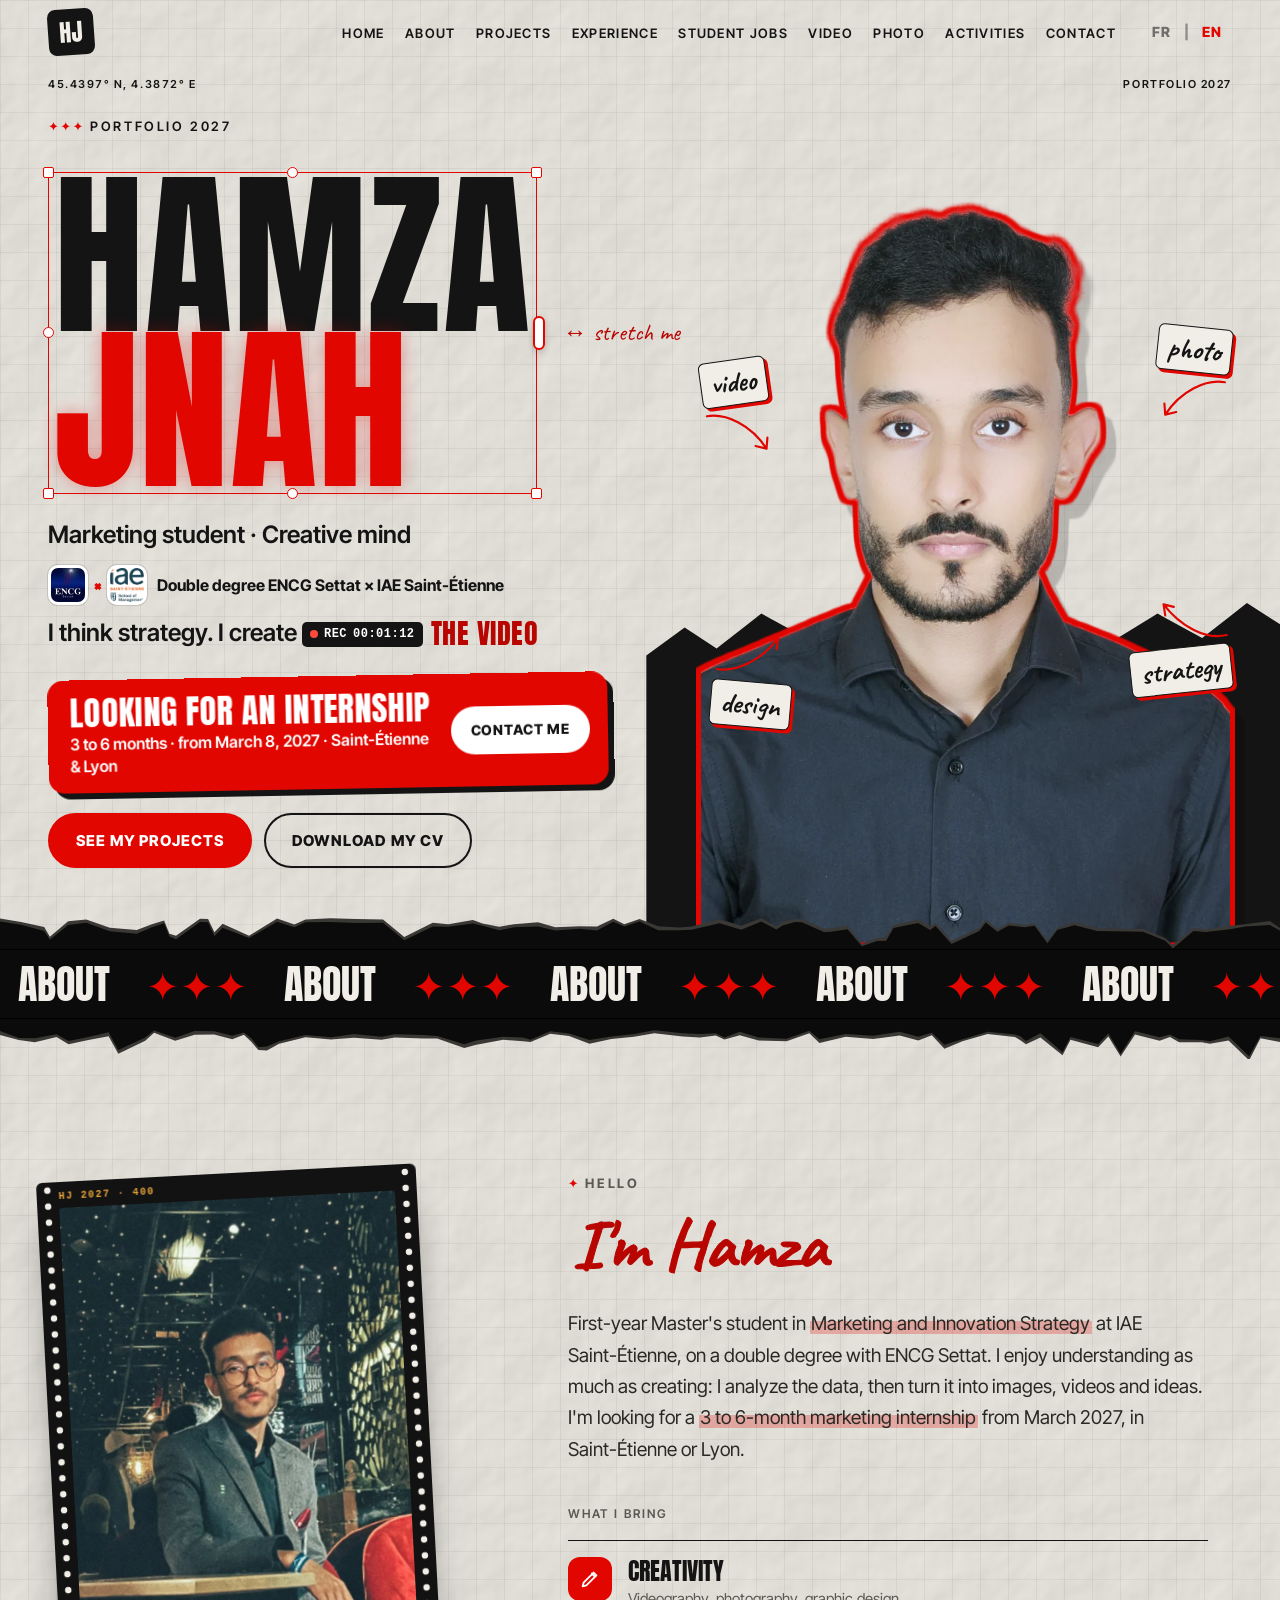
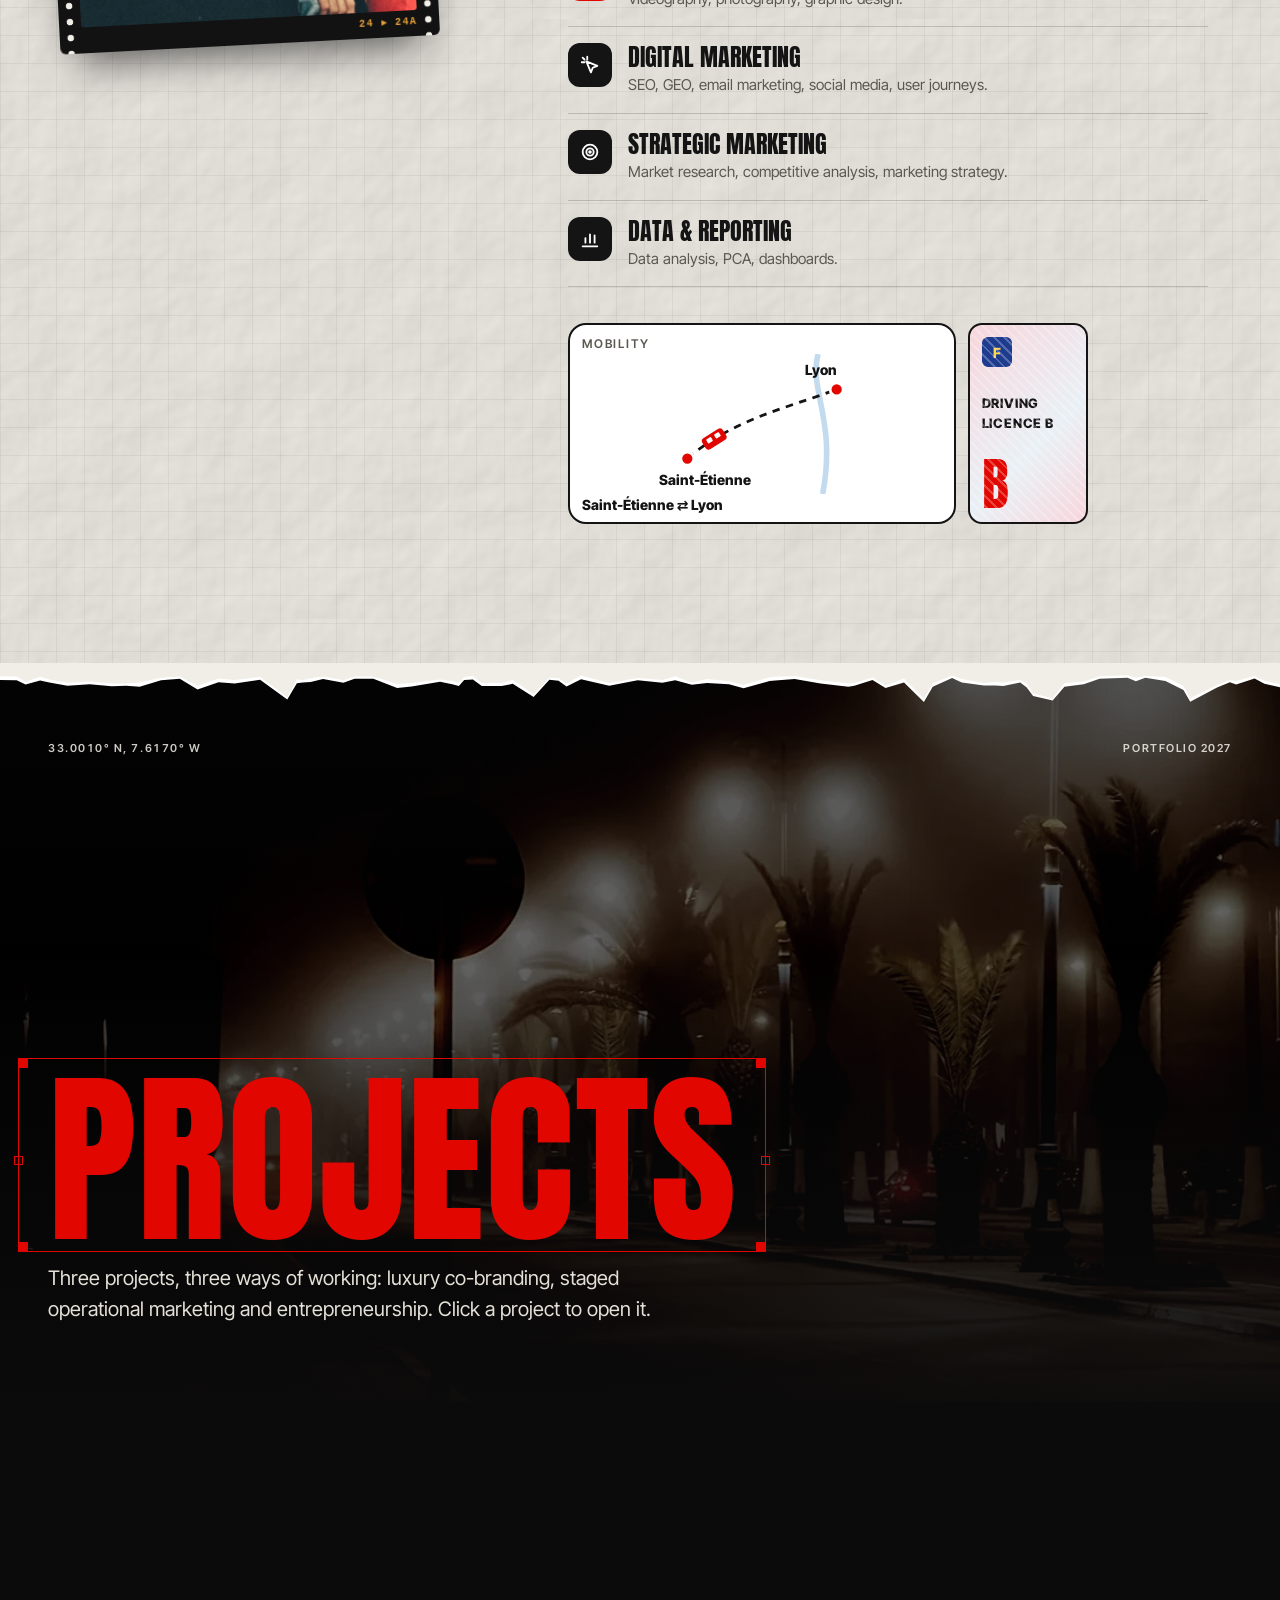
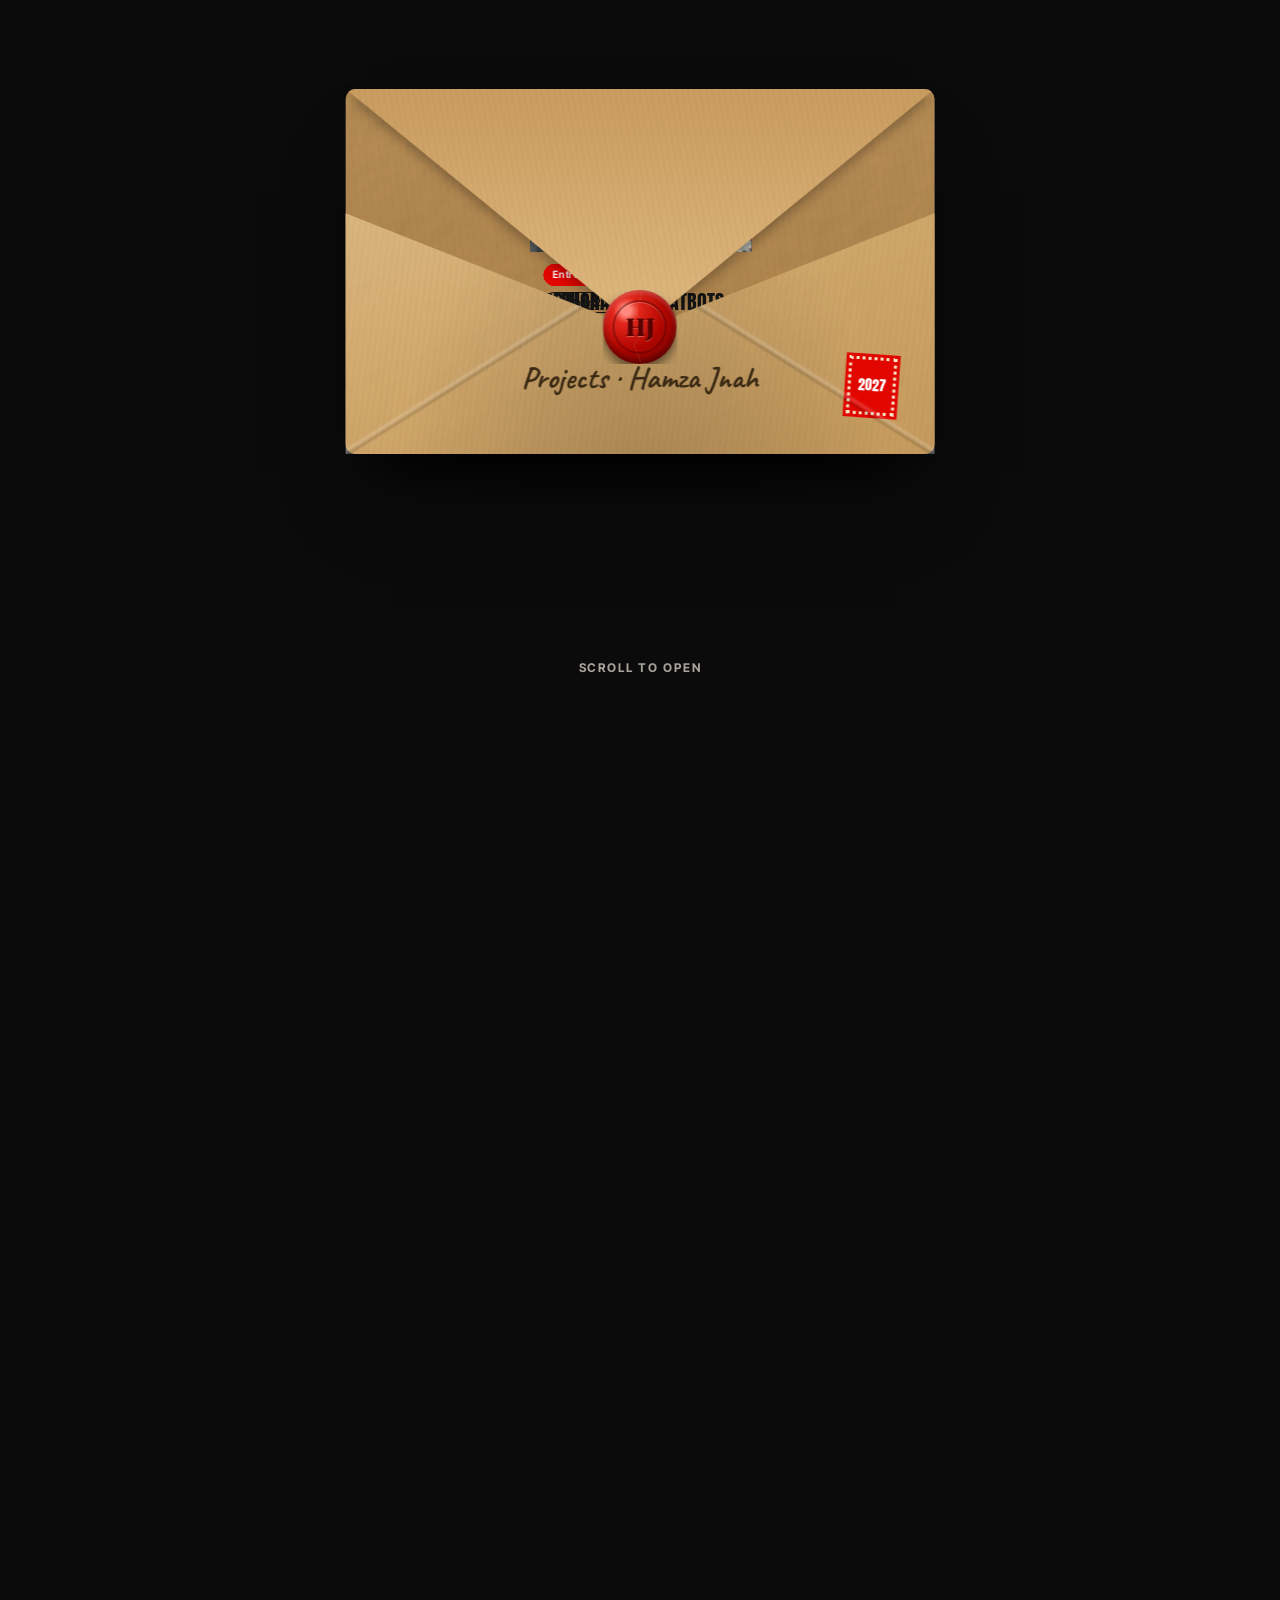
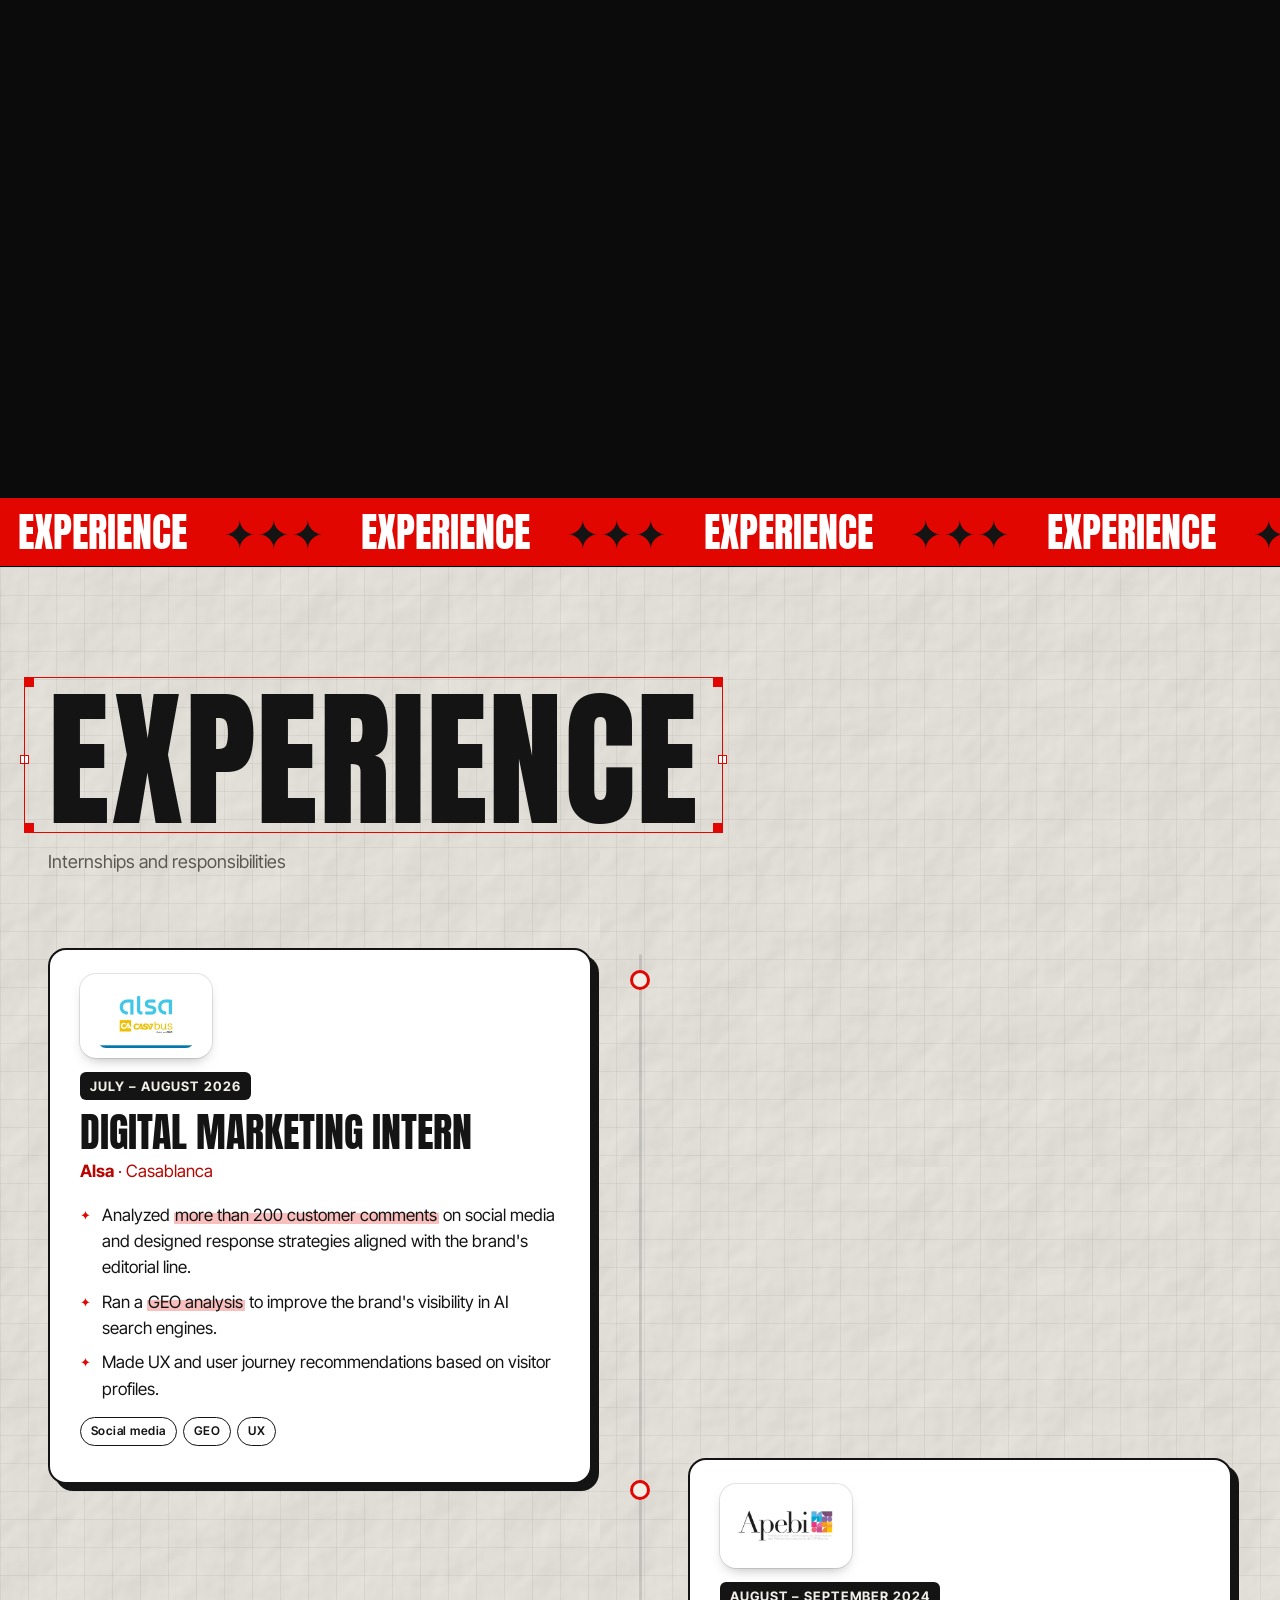
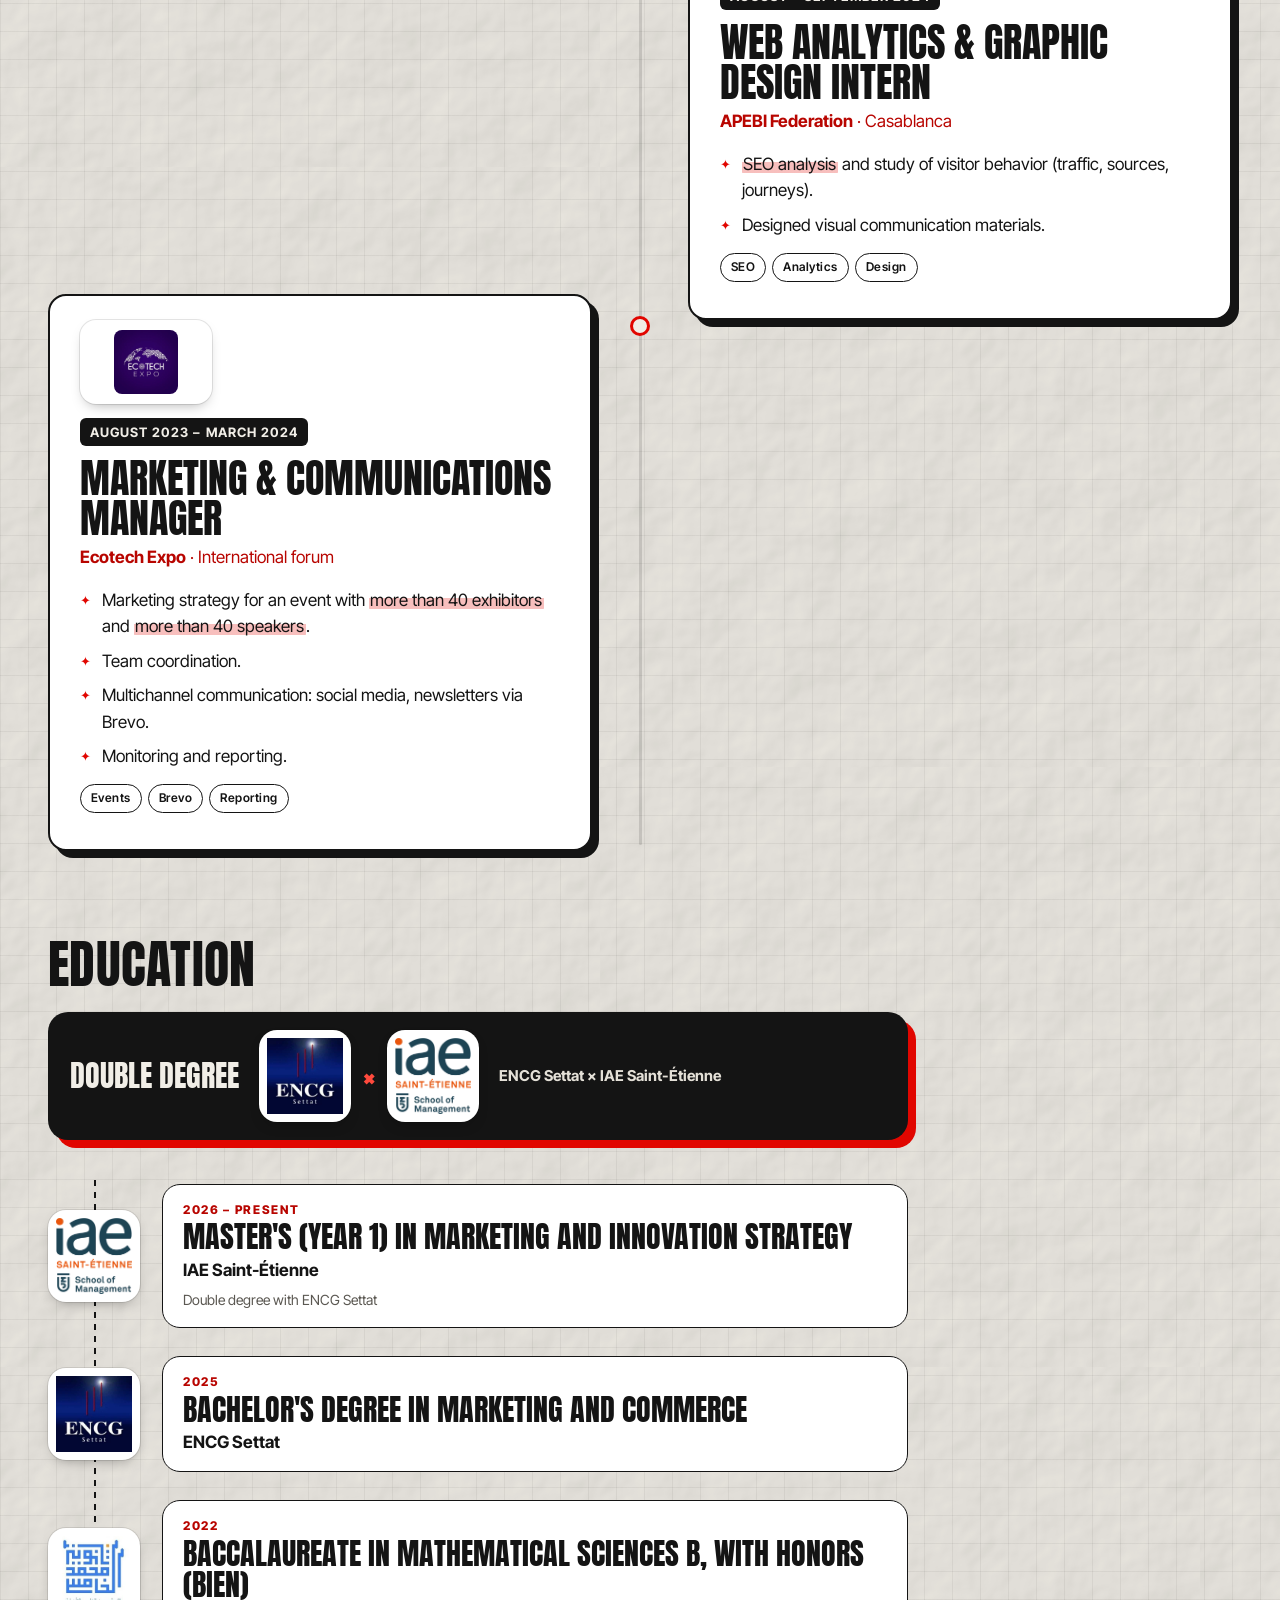
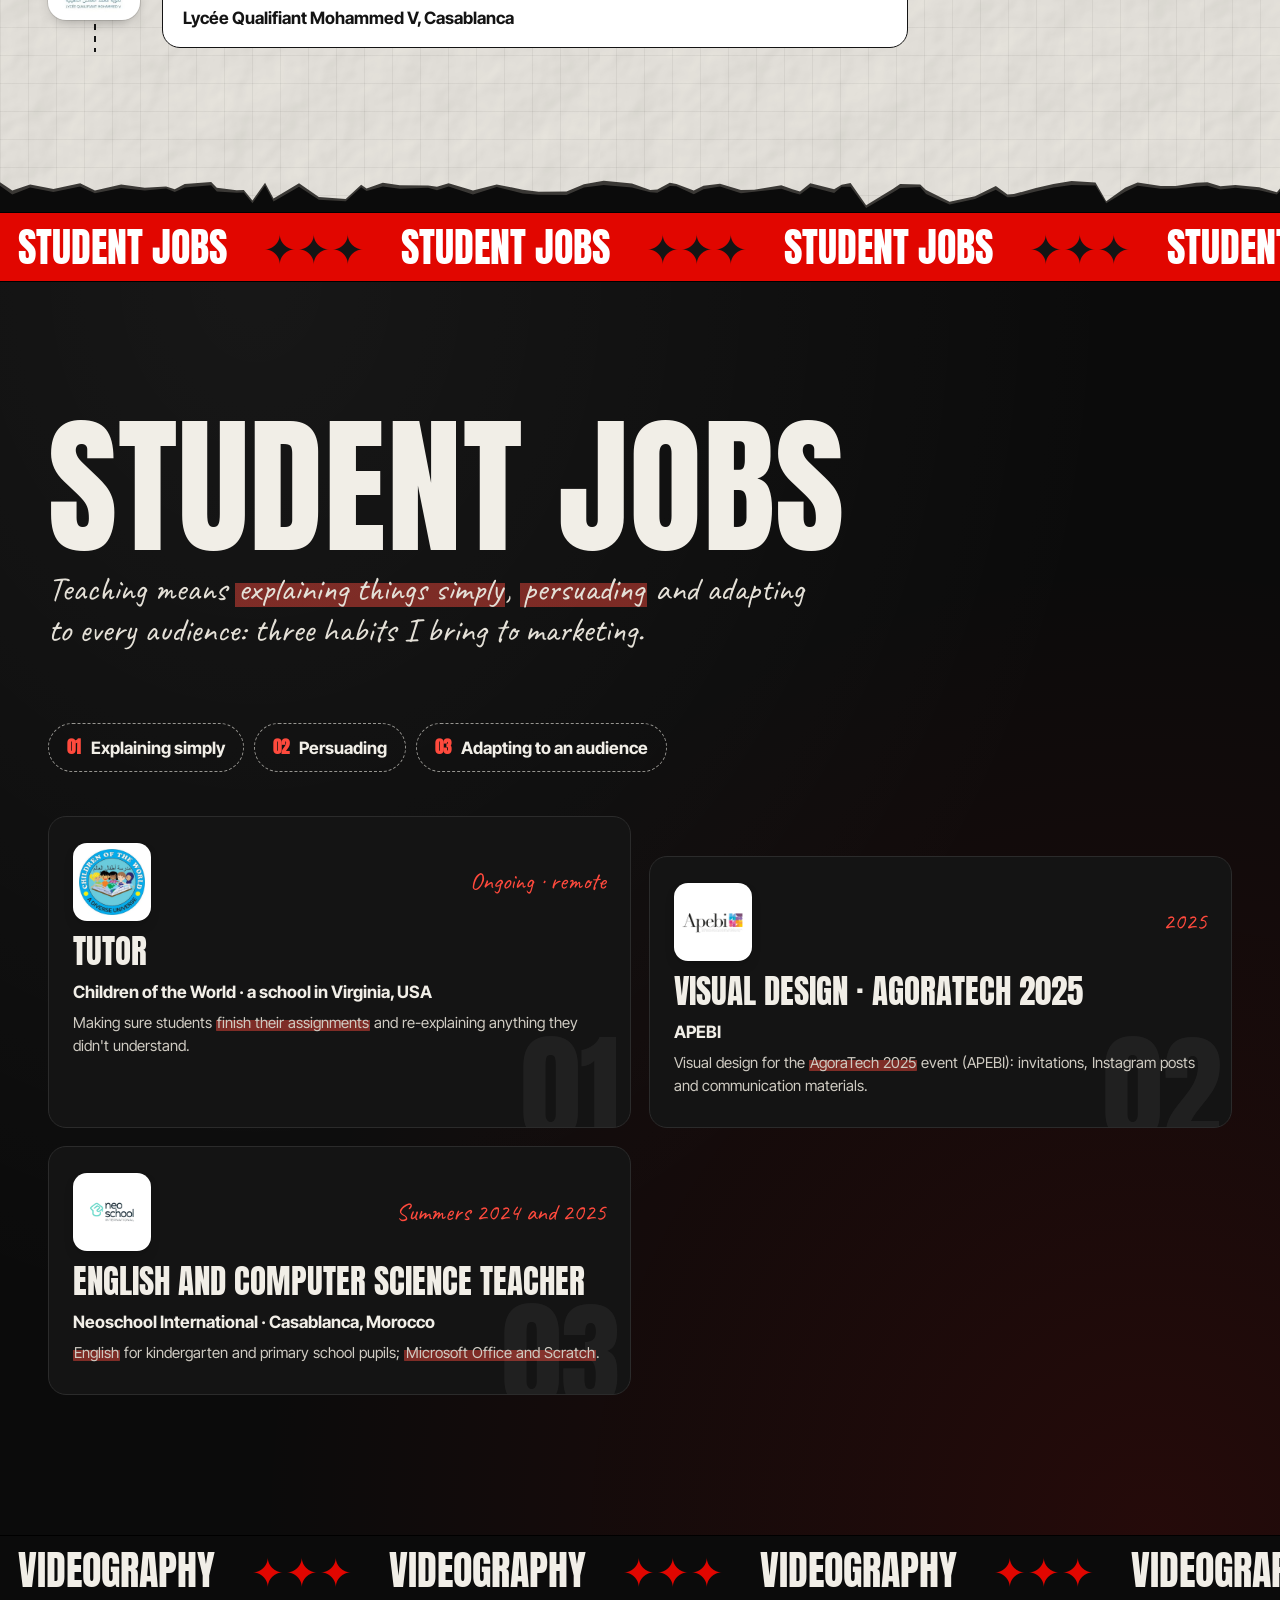
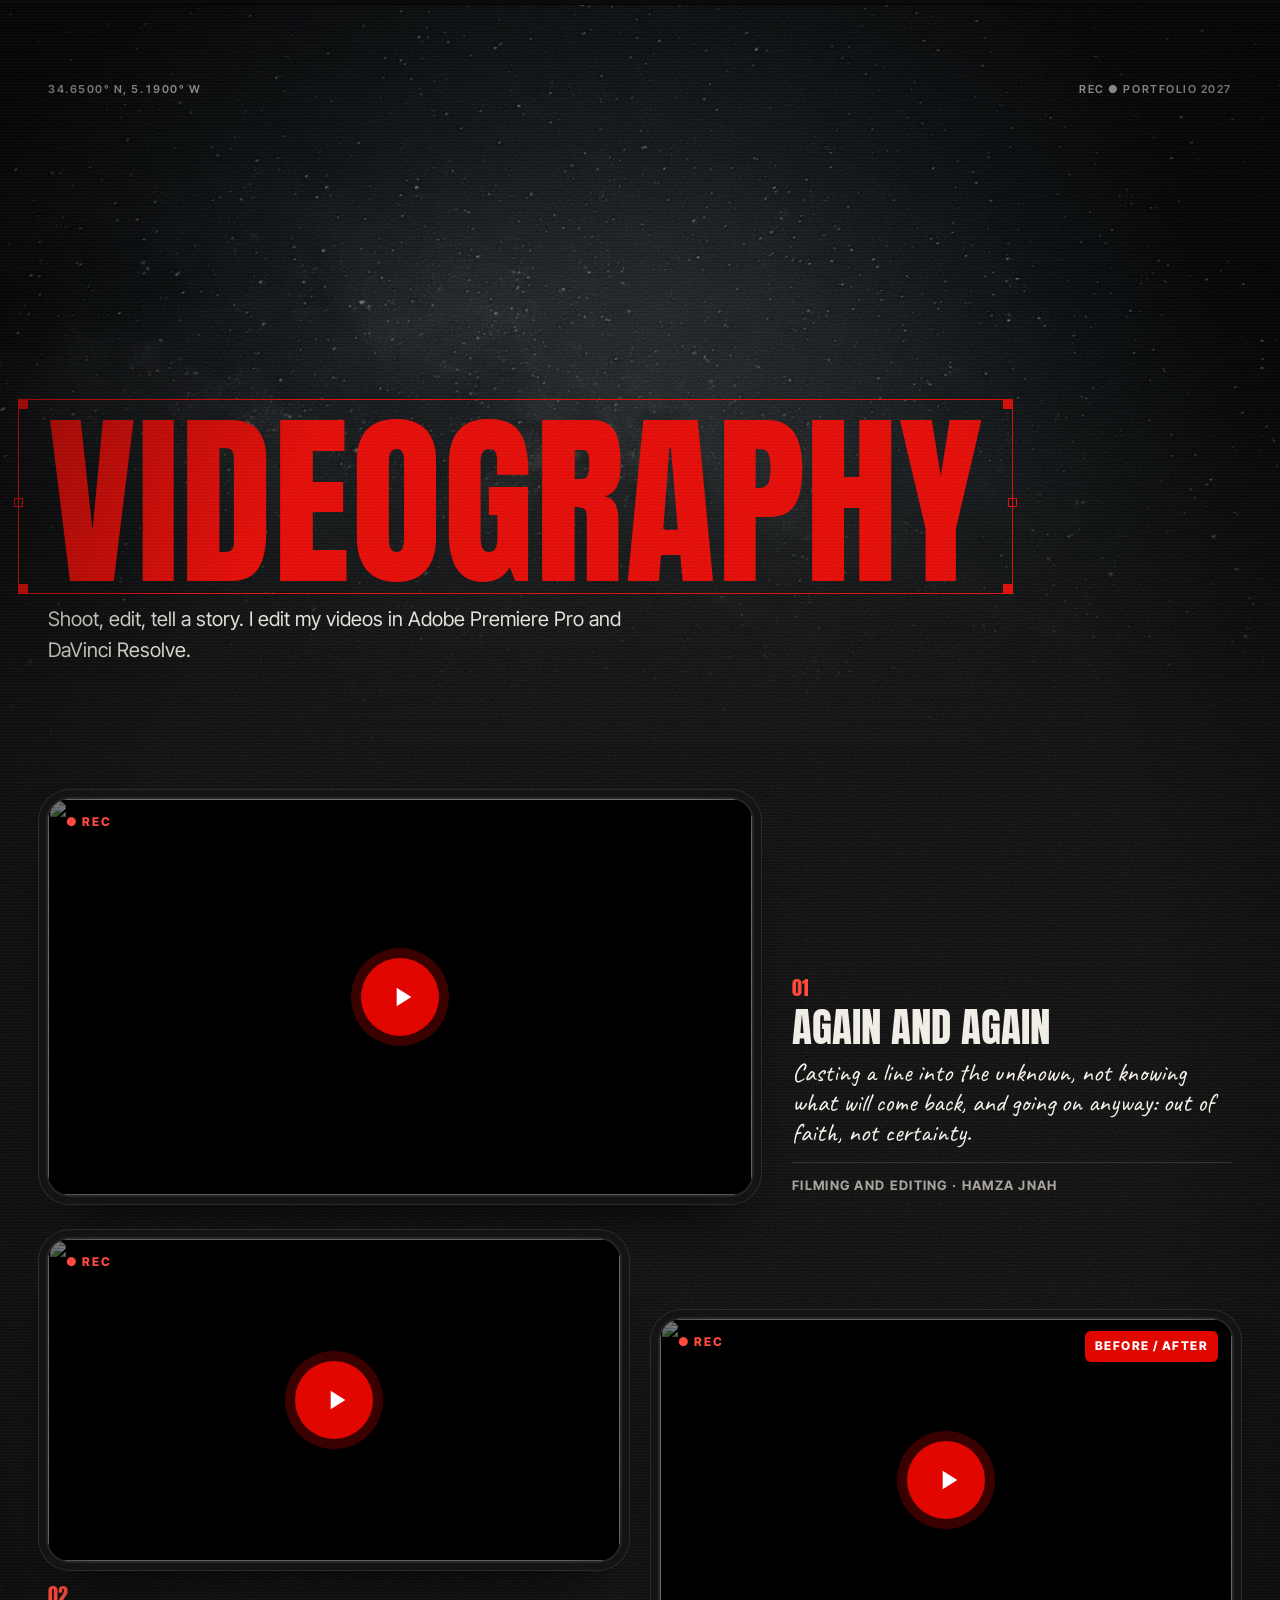
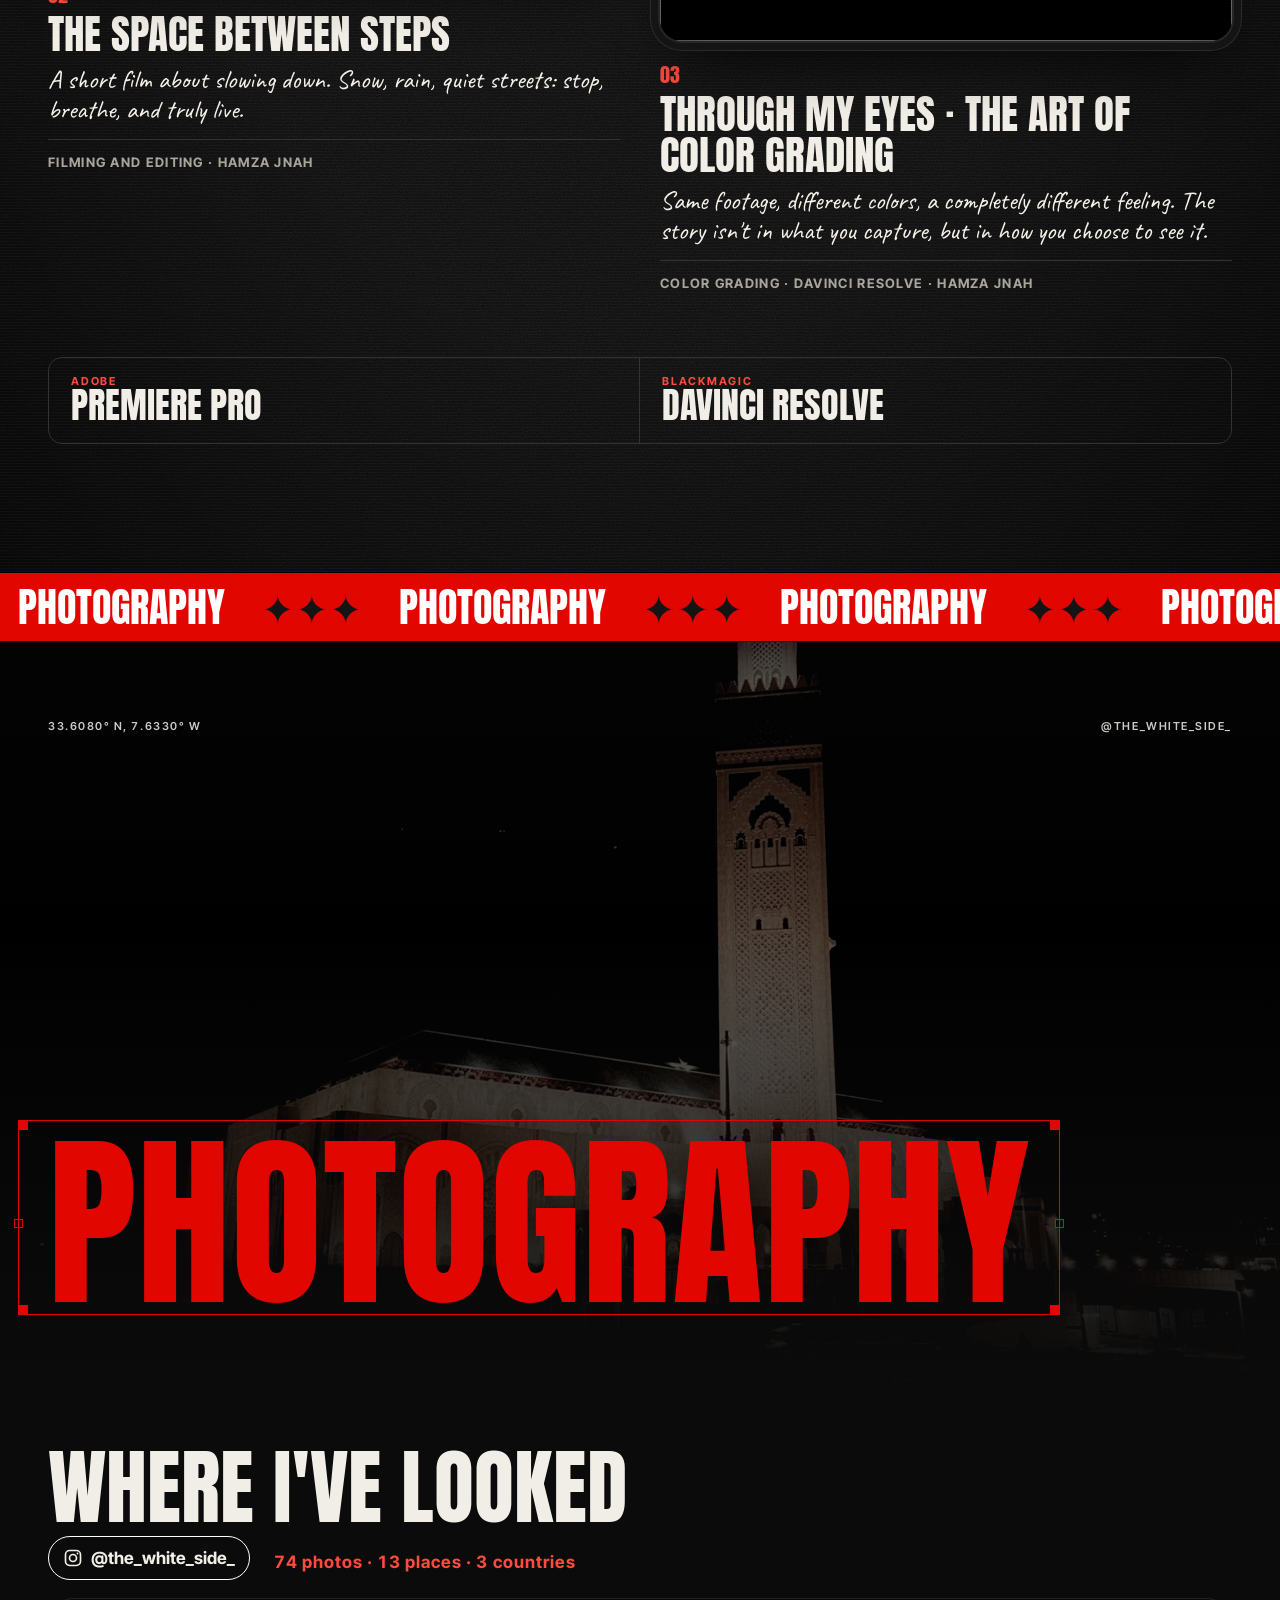
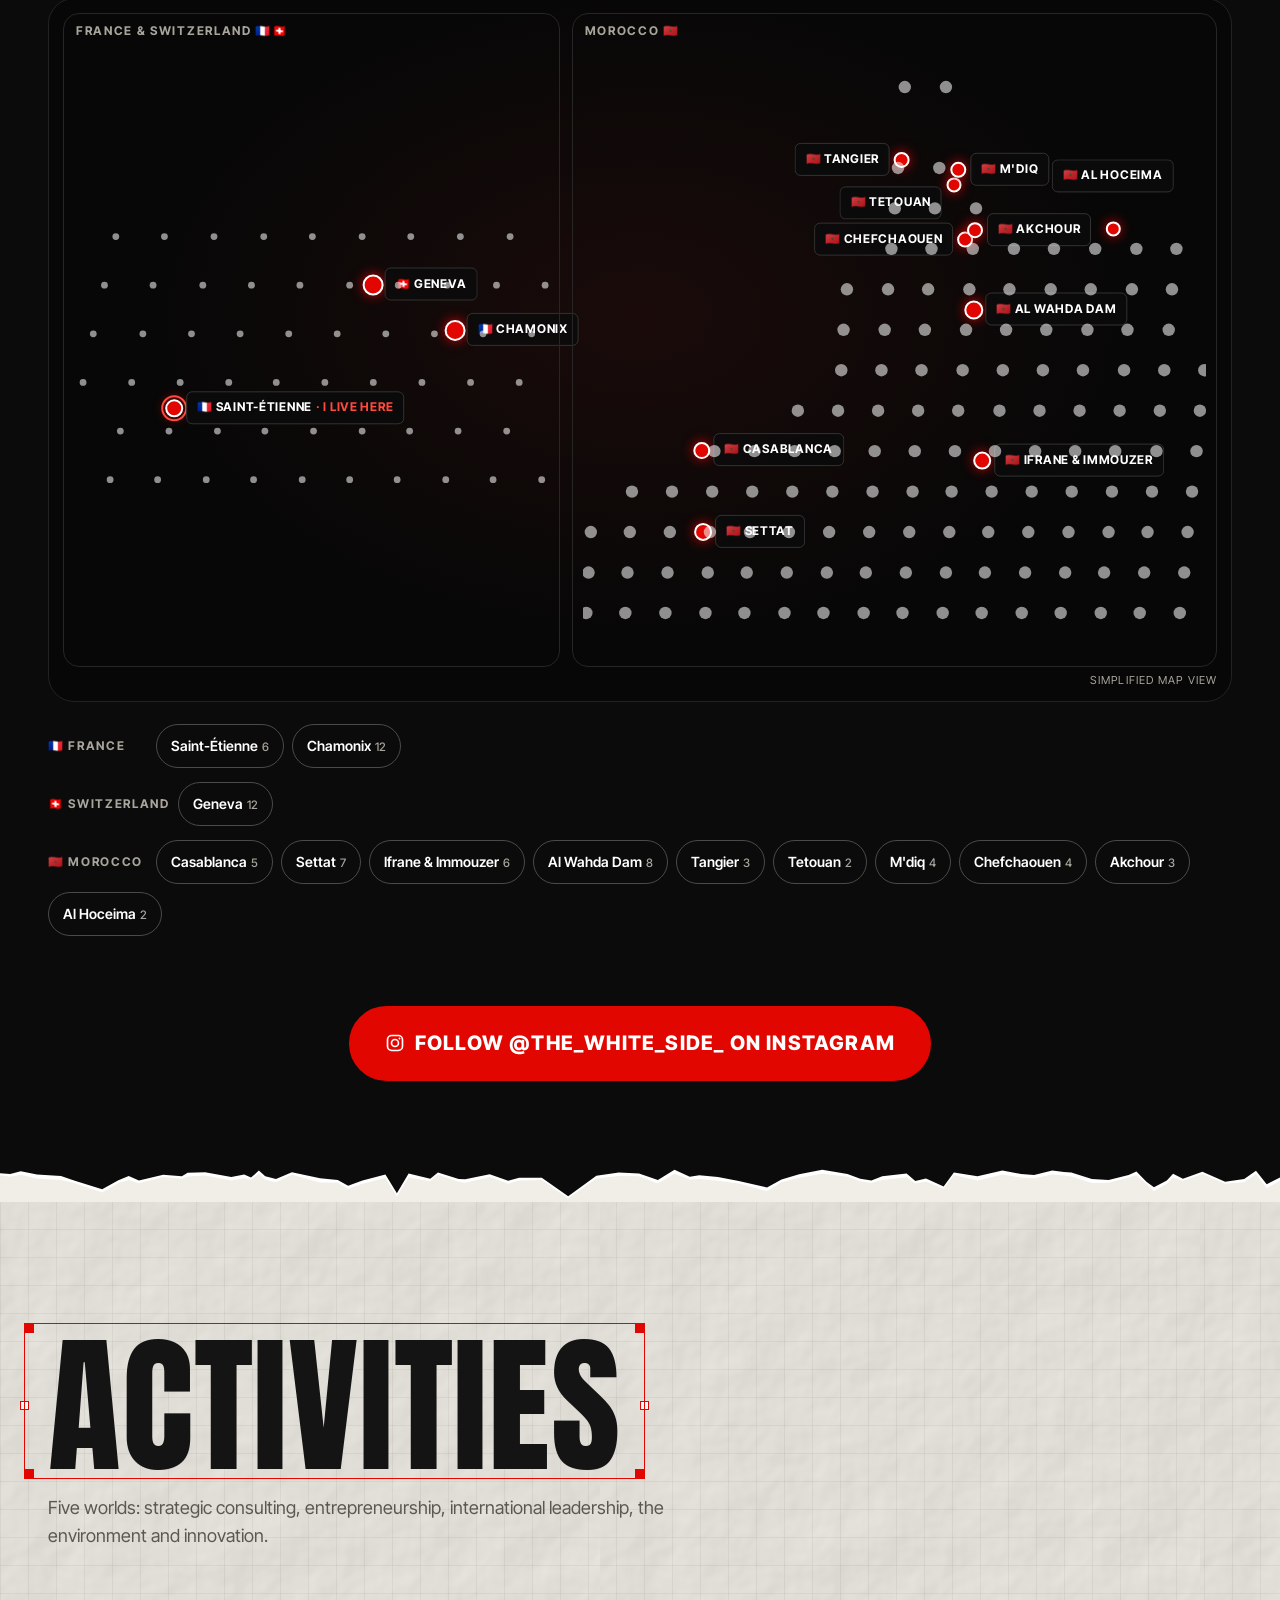
==== commit 755a93f2: "Photographie : « Choisis une destination » à la fin du zoom ; rapport Sephora complet - Remplace « F" ====
--- a/index.html
+++ b/index.html
@@ -326,9 +326,9 @@
             <p class="globe-hint" data-i18n="photo.hint">Faites tourner le globe, puis choisissez une région.</p>
             <button class="globe-back btn btn--small" id="globe-back" type="button" hidden data-i18n="photo.back">← Retour au globe</button>
             <div class="globe-peek" id="globe-peek" hidden></div>
-            <div class="spin-hint" id="spin-hint" aria-hidden="true">
-              <svg viewBox="0 0 120 80"><path class="spin-hint__arc" d="M20 50 A 42 22 0 1 1 100 50"/><path class="spin-hint__arrow" d="M100 50 l-10 -2 M100 50 l3 -9"/><g class="spin-hint__hand"><path d="M54 70 v-22 a4 4 0 0 1 8 0 v14 v-6 a4 4 0 0 1 8 0 v6 v-3 a4 4 0 0 1 8 0 v9 c0 9 -5 14 -14 14 h-4 c-6 0 -10 -4 -12 -9 l-6 -10 a4 4 0 0 1 7 -4 Z"/></g></svg>
-              <span data-i18n="photo.spin">Fais tourner le globe</span>
+            <div class="spin-hint choose" id="spin-hint">
+              <div class="choose__head"><p class="choose__title" data-i18n="photo.choose_title">Choisis une destination</p><p class="choose__sub" data-i18n="photo.choose_sub">Clique sur un lieu pour voir ses photos</p></div>
+              <div class="choose__tags" id="choose-tags"></div>
             </div>
           </div>
           <aside class="place-panel" id="place-panel" hidden aria-live="polite"></aside>
--- a/assets/css/style.css
+++ b/assets/css/style.css
@@ -1193,9 +1193,9 @@
 html.js:not(.reduce) .lang.rv:not(.is-in) { transform: translateY(40px) rotate(-2deg); }
 
 /* Globe : section fixée pendant le zoom arrière */
-.globe-scrolly.is-scrolly { height: calc(clamp(440px, 78vh, 820px) + 210vh); }
+.globe-scrolly.is-scrolly { height: calc(clamp(440px, 78vh, 820px) + 310vh); }
 .globe-scrolly.is-scrolly .globe-stage { position: sticky; top: calc(var(--header-h) + 10px); }
-@media (max-width: 600px) { .globe-scrolly.is-scrolly { height: calc(max(64svh, 420px) + 90vh); } }
+@media (max-width: 600px) { .globe-scrolly.is-scrolly { height: calc(max(64svh, 420px) + 190vh); } }
 
 /* Fenêtre pop-up des projets */
 html.modal-open { overflow: hidden; }
@@ -1828,3 +1828,236 @@
 .spin-hint span { white-space: nowrap; }
 .club--epik .club__text { max-width: none; }
 .honey { background: radial-gradient(circle at 50% 50%, color-mix(in srgb, var(--c1) 16%, #fff), transparent 70%); }
+
+/* ---------- Bande de photos façon pellicule (Club Génie, Green Invest) ---------- */
+.club__body.has-honey { grid-template-columns: 1fr !important; }
+.club__body.has-honey .club__text { max-width: 900px; }
+.honey { display: none; }
+.reel { --h: clamp(130px, 13vw, 170px); display: grid; gap: 10px; background: #0d0d0d; border-radius: 16px; padding: 10px 0; overflow: hidden; }
+.reel__row { position: relative; overflow: hidden; padding: 16px 0; cursor: grab; touch-action: pan-y; user-select: none; -webkit-user-select: none; }
+.reel__row.is-drag { cursor: grabbing; }
+.reel__row::before, .reel__row::after { content: ''; position: absolute; left: 0; right: 0; height: 8px; pointer-events: none;
+  background: radial-gradient(circle, #f1eee7 0 2.4px, transparent 2.9px) 0 50% / 18px 8px repeat-x; opacity: .85; }
+.reel__row::before { top: 4px; }
+.reel__row::after { bottom: 4px; }
+.reel__row--one { display: none; }
+.reel__track { display: flex; gap: 8px; width: max-content; will-change: transform; }
+.reel__p { flex: none; height: var(--h); width: calc(var(--h) * var(--ar)); padding: 0; border: 0; border-radius: 6px; overflow: hidden; background: #222; cursor: zoom-in; transition: transform .35s var(--ease); }
+.reel__p img { width: 100%; height: 100%; object-fit: cover; display: block; pointer-events: none; }
+.reel__row:not(.is-drag) .reel__p:hover { transform: scale(1.06); position: relative; z-index: 2; }
+.reel__p:focus-visible { outline: 3px solid var(--red); outline-offset: -3px; }
+@media (max-width: 699px) {
+  .reel { --h: 150px; }
+  .reel__row:not(.reel__row--one) { display: none; }
+  .reel__row--one { display: block; }
+}
+
+/* =========================================================
+   CORRECTIFS (audit visuel)
+   ========================================================= */
+/* « Penser en dehors de la boîte » : le dessin était plein noir */
+.outbox { position: relative; height: 92px; margin: 4px 0 8px; }
+.outbox__svg { position: absolute; left: 0; top: 0; width: 120px; height: 80px; overflow: visible; fill: none; stroke: #fff; stroke-width: 3; stroke-linecap: round; stroke-linejoin: round; }
+.outbox__lid { transform-box: fill-box; transition: transform .8s var(--ease) .2s; }
+.outbox__lid--l { transform-origin: 100% 100%; }
+.outbox__lid--r { transform-origin: 0% 100%; }
+.outbox__spark { opacity: 0; transition: opacity .4s .7s; }
+.outbox__text { position: absolute; left: 6px; top: 40px; margin: 0; font-family: var(--f-hand); font-weight: 700; font-size: 21px; line-height: 1.05; color: #fff; transition: transform .9s var(--ease) .4s, opacity .6s .4s; }
+html.js:not(.reduce) .sgroup:not(.is-in) .outbox__text { transform: translateY(26px) scale(.5); opacity: 0; }
+html.js:not(.reduce) .sgroup.is-in .outbox__text { transform: translate(30px, -26px) rotate(-6deg); }
+.reduce .outbox__text, html.no-js .outbox__text { transform: translate(30px, -26px) rotate(-6deg); }
+.sgroup.is-in .outbox__lid--l, .reduce .outbox__lid--l { transform: rotate(-35deg); }
+.sgroup.is-in .outbox__lid--r, .reduce .outbox__lid--r { transform: rotate(35deg); }
+.sgroup.is-in .outbox__spark, .reduce .outbox__spark { opacity: 1; }
+
+/* Hello : la photo se développe vite et n'est jamais noire */
+html.js:not(.reduce) .film .film__frame img { filter: brightness(.55) sepia(.6) blur(3px); transition: filter 1.1s ease-out, transform 1.2s var(--ease); }
+@media (max-width: 899px) { .hello__photo.film { width: min(70vw, 300px); } }
+
+/* Enveloppe (ordinateur) : contenu des cartes jamais coupé */
+.env-scrolly.is-pinned .pcard__media { flex: 0 0 42%; }
+.env-scrolly.is-pinned .pcard__tagline { display: -webkit-box; -webkit-line-clamp: 3; -webkit-box-orient: vertical; flex: 0 1 auto; }
+.env-scrolly.is-pinned .pcard__body { justify-content: space-between; min-height: 0; overflow: hidden; }
+.env-scrolly.is-pinned .pcard__more { flex: none; margin-top: auto; }
+.env-scrolly.is-pinned .pcard__meta { margin-bottom: 6px; }
+
+/* Enveloppe (téléphone) : les cartes passent sous l'enveloppe, sans la chevaucher */
+.env-scrolly.is-list .env { width: min(80vw, 380px); height: calc(min(80vw, 380px) * .62); }
+.env-scrolly.is-list .env__cards { margin-top: 28px; }
+
+/* Photographie (téléphone) : pas de bandeau par-dessus l'intro de Saint-Étienne */
+.globe-stage.se-active .globe-peek { opacity: 0; pointer-events: none; }
+.globe-peek { transition: opacity .4s; }
+@media (max-width: 700px) {
+  .se-intro__t { font-size: 26px; text-align: center; line-height: 1.05; }
+  .se-intro__t span { display: block; }
+}
+.outbox { height: 118px; }
+.outbox__svg { top: 36px; left: 4px; width: 100px; height: 66px; }
+.outbox__text { left: 0; right: 0; top: 0; font-size: 20px; }
+html.js:not(.reduce) .sgroup:not(.is-in) .outbox__text { transform: translateY(70px) scale(.4); opacity: 0; }
+html.js:not(.reduce) .sgroup.is-in .outbox__text, .reduce .outbox__text, html.no-js .outbox__text { transform: rotate(-4deg); opacity: 1; }
+
+/* =========================================================
+   SÉRIE 4
+   ========================================================= */
+/* Accueil : le nom passe DERRIÈRE le portrait, la poignée reste au-dessus */
+.hero__text { z-index: auto; position: static; }
+.hero__text > *:not(.namebox) { position: relative; z-index: 5; }
+.namebox { z-index: auto; }
+.namebox__text, .namebox__frame, .namebox__hint { z-index: 1; }
+.namebox__text { position: relative; }
+.hero__portrait { z-index: 3; pointer-events: none; }
+.hero__portrait .ftags { pointer-events: none; }
+.namebox__handle { z-index: 7; }
+@media (min-width: 900px) { .hero__portrait { margin-left: -8%; } }
+
+/* Cartes de projets « premium » : reflet holographique, contour lumineux, inclinaison 3D */
+.holo { --mx: 50%; --my: 30%; --tilt3d: 0 1 0 0deg; rotate: var(--tilt3d); transition: rotate .25s ease-out, box-shadow .35s; overflow: hidden; isolation: isolate; }
+.holo__shine { position: absolute; inset: 0; z-index: 4; pointer-events: none; border-radius: inherit; mix-blend-mode: screen; opacity: .55;
+  background:
+    radial-gradient(circle at var(--mx) var(--my), rgba(255,255,255,.55), rgba(255,255,255,0) 38%),
+    linear-gradient(115deg, transparent 20%, rgba(255,0,170,.18) 35%, rgba(0,220,255,.18) 50%, rgba(255,230,0,.18) 65%, transparent 80%);
+  background-size: 100% 100%, 250% 250%; background-position: 0 0, var(--mx) var(--my); transition: opacity .3s; }
+.holo.is-hover .holo__shine { opacity: .9; }
+.holo { box-shadow: 0 0 0 1px color-mix(in srgb, var(--glow) 40%, transparent), 0 18px 30px -16px rgba(0,0,0,.6), 0 0 22px -6px color-mix(in srgb, var(--glow) 55%, transparent); }
+html.js:not(.reduce) .holo { animation: glowPulse 3.4s ease-in-out infinite; }
+.holo.is-hover { box-shadow: 0 0 0 2px var(--glow), 0 24px 40px -14px rgba(0,0,0,.7), 0 0 36px -2px var(--glow) !important; animation: none; }
+@keyframes glowPulse { 50% { box-shadow: 0 0 0 1px color-mix(in srgb, var(--glow) 70%, transparent), 0 18px 30px -16px rgba(0,0,0,.6), 0 0 34px -4px color-mix(in srgb, var(--glow) 80%, transparent); } }
+/* Téléphone (ou pas de souris) : le reflet bouge tout seul, lentement */
+@media (hover: none) { html.js:not(.reduce) .holo__shine { animation: holoDrift 7s ease-in-out infinite alternate; } }
+@keyframes holoDrift { 0% { --mx: 10%; --my: 10%; background-position: 0 0, 0% 0%; } 100% { --mx: 90%; --my: 90%; background-position: 0 0, 100% 100%; } }
+@property --mx { syntax: '<percentage>'; inherits: true; initial-value: 50%; }
+@property --my { syntax: '<percentage>'; inherits: true; initial-value: 30%; }
+.env-scrolly.is-list .env__cards { perspective: 1200px; }
+html.reduce .holo { rotate: none; }
+
+/* Enveloppe plus réaliste : grain, fibres, ombres douces, rabat épais, pli, cire en relief */
+.env__back { background:
+    var(--crumple) center / 420px,
+    repeating-linear-gradient(83deg, rgba(90,60,20,.05) 0 1px, transparent 1px 7px),
+    linear-gradient(180deg, #c2955a, #b4874d);
+  background-blend-mode: multiply, normal, normal;
+  box-shadow: 0 2px 0 rgba(0,0,0,.18), 0 30px 50px -20px rgba(0,0,0,.75), 0 60px 90px -40px rgba(0,0,0,.6); }
+.env__front { background:
+    radial-gradient(ellipse at 50% 120%, rgba(0,0,0,.18), transparent 60%),
+    repeating-linear-gradient(97deg, rgba(110,75,30,.06) 0 1px, transparent 1px 6px),
+    linear-gradient(160deg, #e6c48f, #d4aa6c 60%, #c99d5f); }
+.env__front::after { content: ''; position: absolute; inset: 0; clip-path: inherit; pointer-events: none;
+  background: linear-gradient(32deg, transparent 49.6%, rgba(0,0,0,.14) 50%, rgba(255,255,255,.18) 50.6%, transparent 51.2%),
+              linear-gradient(-32deg, transparent 49.6%, rgba(0,0,0,.14) 50%, rgba(255,255,255,.18) 50.6%, transparent 51.2%); }
+.env__flap { filter: drop-shadow(0 6px 6px rgba(0,0,0,.28)); }
+.env__flap-in { background:
+    repeating-linear-gradient(80deg, rgba(90,60,20,.06) 0 1px, transparent 1px 6px),
+    linear-gradient(180deg, #c99c60, #dcb57c 85%, #c5975b); }
+.env__flap-in::after { content: ''; position: absolute; inset: 0; clip-path: polygon(0 0, 100% 0, 50% 100%); box-shadow: inset 0 -3px 0 rgba(0,0,0,.18); background: linear-gradient(transparent 92%, rgba(0,0,0,.18)); }
+.env__seal-l, .env__seal-r { background: radial-gradient(circle at 32% 28%, #ff8a7d 0 6%, #e3261b 18%, #b10600 52%, #6d0200 100%);
+  box-shadow: 0 6px 10px rgba(0,0,0,.45), inset 0 -4px 7px rgba(0,0,0,.4), inset 0 3px 4px rgba(255,255,255,.25); }
+.env__seal::after { content: ''; position: absolute; inset: 10px; border-radius: 50%; border: 2px solid rgba(80,0,0,.45); box-shadow: inset 0 1px 0 rgba(255,255,255,.25); opacity: calc(1 - var(--k)); pointer-events: none; }
+.env__seal b { color: #5a0100; text-shadow: 0 1px 0 rgba(255,255,255,.3), 0 -1px 0 rgba(0,0,0,.35); }
+.env::after { content: ''; position: absolute; left: 6%; right: 6%; bottom: -18px; height: 26px; border-radius: 50%; background: rgba(0,0,0,.55); filter: blur(14px); z-index: -1; }
+
+/* Sephora : journal vintage « Special Edition » */
+.np { background: #f4f1ea; color: #121212; font-family: Georgia, 'Times New Roman', serif; padding: 0 0 40px; }
+.np__cover { position: relative; aspect-ratio: 16 / 7; overflow: hidden; background: #000; }
+.np__cover img { width: 100%; height: 100%; object-fit: cover; filter: grayscale(1) contrast(1.1); }
+.np__stamp { position: absolute; right: 6%; bottom: 14%; font-family: var(--f-title); font-size: clamp(22px, 4vw, 44px); letter-spacing: .08em; text-transform: uppercase; color: var(--red); border: 4px solid var(--red); padding: 2px 14px; transform: rotate(-12deg); background: rgba(244,241,234,.85); }
+.np__mast { text-align: center; padding: 26px var(--gutter) 18px; border-bottom: 4px double #121212; margin: 0 clamp(16px, 4vw, 48px); }
+.np__edition { display: flex; justify-content: space-between; gap: 8px; margin: 0 0 6px; padding: 4px 0; border-top: 1px solid #121212; border-bottom: 1px solid #121212; font-size: 11px; letter-spacing: .2em; text-transform: uppercase; }
+.np__name { margin: 10px 0 0; font-family: 'Playfair Display', Georgia, serif; font-weight: 900; font-size: clamp(30px, 5vw, 58px); line-height: 1; }
+.np__headline { font-family: 'Playfair Display', Georgia, serif; font-weight: 900; text-transform: uppercase; font-size: clamp(28px, 4.6vw, 54px); line-height: 1.02; margin: 14px 0 8px; }
+.np__deck { font-style: italic; font-size: clamp(16px, 1.8vw, 20px); margin: 0 auto 10px; max-width: 760px; }
+.np__chips .chip { color: #121212; }
+.np__figs { display: grid; grid-template-columns: repeat(4, 1fr); margin: 0 clamp(16px, 4vw, 48px); border-bottom: 1px solid #121212; }
+.np__figs > div { text-align: center; padding: 16px 6px; border-right: 1px solid #121212; }
+.np__figs > div:last-child { border-right: 0; }
+.np__figs strong { display: block; font-family: var(--f-title); font-weight: 400; font-size: clamp(38px, 5vw, 64px); line-height: 1; color: var(--red); }
+.np__figs span { font-size: 12px; letter-spacing: .1em; text-transform: uppercase; }
+@media (max-width: 600px) { .np__figs { grid-template-columns: repeat(2, 1fr); } .np__figs > div:nth-child(2) { border-right: 0; } .np__figs > div:nth-child(-n+2) { border-bottom: 1px solid #121212; } }
+.np__cols { display: grid; gap: 0 36px; margin: 0 clamp(16px, 4vw, 48px); padding-top: 18px; }
+@media (min-width: 860px) { .np__cols { grid-template-columns: 1fr 1fr; } .np__col:first-child { border-right: 1px solid #121212; padding-right: 36px; } }
+.np__h { font-family: 'Playfair Display', Georgia, serif; font-weight: 900; text-transform: uppercase; font-size: 18px; letter-spacing: .06em; margin: 18px 0 8px; padding-bottom: 4px; border-bottom: 2px solid #121212; }
+.np p, .np li { font-size: 16px; line-height: 1.6; }
+.np__drop::first-letter { float: left; font-family: 'Playfair Display', Georgia, serif; font-weight: 900; font-size: 58px; line-height: .8; margin: 6px 8px 0 0; }
+.np__quote { margin: 0; padding: 10px 16px; border-left: 4px solid var(--red); font-style: italic; font-size: 18px; line-height: 1.5; background: #fff; }
+.np__list { list-style: none; padding: 0; }
+.np__list li { padding: 4px 0 4px 20px; position: relative; border-bottom: 1px dotted #9a958a; }
+.np__list li::before { content: '▸'; position: absolute; left: 0; color: var(--red); }
+.np__verdict { font-size: 18px !important; }
+.np__axes { list-style: none; padding: 0; display: grid; gap: 8px; }
+.np__axes li { display: flex; gap: 12px; align-items: baseline; padding: 8px 10px; background: #fff; border: 1px solid #121212; }
+.np__axes b { font-family: var(--f-title); font-weight: 400; font-size: 22px; color: var(--red); }
+.np__msg { font-family: 'Playfair Display', Georgia, serif; font-style: italic; font-size: 22px !important; text-align: center; padding: 14px; border-top: 1px solid #121212; border-bottom: 1px solid #121212; margin: 16px 0 10px; }
+.np__plan { font-size: 15px !important; }
+.np__creative, .np__pages { margin: 10px clamp(16px, 4vw, 48px) 0; }
+.np__ads { display: grid; gap: 14px; }
+@media (min-width: 760px) { .np__ads { grid-template-columns: 1fr 1fr; } }
+.np__ad { border: 3px double #121212; padding: 16px 18px; background: #fff; }
+.np__ad h3 { font-family: 'Playfair Display', Georgia, serif; font-weight: 900; font-size: 24px; margin: 0 0 6px; }
+.np__ad p { margin: 0; }
+.np__photo { margin: 30px auto 0; display: flex; justify-content: center; }
+.np__photo .polaroid { width: min(90%, 460px); }
+.np__pages .pages > * { width: min(220px, 60vw); }
+.np-role { font-size: 15px; }
+.np-btns { display: flex; flex-wrap: wrap; gap: 10px; justify-content: center; margin: 26px clamp(16px, 4vw, 48px) 0; }
+.btn--np { border-color: #121212; color: #121212; }
+.btn--np:hover { background: #121212; color: #f4f1ea; }
+.np mark.hl { font-family: inherit; }
+
+/* Aballa : lookbook */
+.lookbook { display: grid; grid-template-columns: repeat(2, 1fr); gap: 12px; }
+@media (min-width: 860px) { .lookbook { grid-template-columns: repeat(4, 1fr); } }
+.lookbook button { padding: 0; border: 0; background: #111; border-radius: 14px; overflow: hidden; cursor: zoom-in; aspect-ratio: 3 / 4; }
+.lookbook img { width: 100%; height: 100%; object-fit: cover; transition: transform .7s var(--ease); }
+.lookbook button:hover img { transform: scale(1.05); }
+.lookbook__txt { margin: 26px 0 0; font-size: clamp(17px, 1.8vw, 20px); color: #e4e0d7; max-width: 760px; }
+.np__chips .chip--red { color: #fff; }
+@media (max-width: 600px) { .np__edition { font-size: 9px; letter-spacing: .1em; } .np__edition span { white-space: nowrap; } }
+
+/* Enveloppe : après l'éventail, les cartes se posent en grand */
+.env-scrolly.is-pinned { height: 420vh; }
+.env-scrolly.is-pinned .env__back, .env-scrolly.is-pinned .env__front, .env-scrolly.is-pinned .env__flap, .env-scrolly.is-pinned .env__seal { opacity: var(--env-fade, 1); }
+.env-scrolly.is-pinned .env::after { opacity: var(--env-fade, 1); }
+.env-scrolly.is-pinned .pcard.is-big { border-radius: 22px; }
+.env-scrolly.is-pinned .pcard.is-big .pcard__media { flex: 0 0 48%; border-radius: 20px 20px 0 0; }
+.env-scrolly.is-pinned .pcard.is-big .pcard__body { padding: 20px 22px 22px; }
+.env-scrolly.is-pinned .pcard.is-big .pcard__meta .chip { font-size: 12px; padding: 4px 10px; }
+.env-scrolly.is-pinned .pcard.is-big .pcard__title { font-size: clamp(26px, 2.4vw, 36px); margin-bottom: 8px; }
+.env-scrolly.is-pinned .pcard.is-big .pcard__tagline { font-size: 15px; -webkit-line-clamp: 4; }
+.env-scrolly.is-pinned .pcard.is-big .pcard__more { min-height: 44px; padding: 10px 20px; font-size: 14px; }
+
+/* Photographie : « Choisis une destination » à la fin du zoom arrière */
+.spin-hint.choose { position: absolute; inset: 0; top: 0; bottom: 0; left: 0; right: 0; transform: none; display: flex; flex-direction: column; justify-content: space-between; align-items: center; gap: 0; padding: 22px 16px 16px; pointer-events: none; z-index: 4; }
+.spin-hint.choose:not(.is-on), .spin-hint.choose.is-gone { opacity: 0; visibility: hidden; }
+.spin-hint.choose.is-on:not(.is-gone) { opacity: 1; visibility: visible; }
+.choose__head { text-align: center; }
+.choose__title { margin: 0; font-family: var(--f-title); text-transform: uppercase; font-size: clamp(28px, 4.2vw, 56px); line-height: 1; color: #fff; letter-spacing: .01em; text-shadow: 0 4px 20px rgba(0,0,0,.8); }
+.choose__sub { margin: 6px 0 0; font-family: var(--f-hand); font-size: clamp(18px, 2vw, 24px); color: var(--red-bright); }
+html.js:not(.reduce) .spin-hint.choose.is-on .choose__title { animation: chooseIn .8s var(--ease) both, chooseFloat 3.2s ease-in-out .8s infinite; }
+html.js:not(.reduce) .spin-hint.choose.is-on .choose__sub { animation: chooseIn .8s var(--ease) .2s both; }
+@keyframes chooseIn { from { opacity: 0; transform: translateY(-18px) scale(.94); } to { opacity: 1; transform: none; } }
+@keyframes chooseFloat { 50% { transform: translateY(-5px); } }
+.choose__tags { display: flex; flex-wrap: wrap; justify-content: center; gap: 8px 16px; max-width: 100%; pointer-events: auto; }
+.choose__group { display: flex; flex-wrap: wrap; justify-content: center; gap: 6px; }
+.choose__flag { display: none; }
+.choose__tag { min-height: 36px; padding: 6px 12px; border-radius: 999px; border: 1.5px solid rgba(255,255,255,.35); background: rgba(11,11,11,.78); color: #fff; font-weight: 700; font-size: 13px; white-space: nowrap; cursor: pointer; transition: background .2s, border-color .2s, transform .2s; }
+.choose__tag small { color: var(--grey-light); font-weight: 600; margin-left: 2px; }
+.choose__tag:hover, .choose__tag:focus-visible { background: var(--red); border-color: var(--red); transform: translateY(-2px); }
+.choose__tag:hover small { color: #fff; }
+html.js:not(.reduce) .spin-hint.choose.is-on .choose__tag { animation: chooseIn .5s var(--ease) both; }
+html.js:not(.reduce) .spin-hint.choose.is-on .choose__group:nth-child(2) .choose__tag { animation-delay: .15s; }
+html.js:not(.reduce) .spin-hint.choose.is-on .choose__group:nth-child(3) .choose__tag { animation-delay: .3s; }
+@media (max-width: 760px) {
+  .choose__tags { flex-wrap: nowrap; justify-content: flex-start; overflow-x: auto; -webkit-overflow-scrolling: touch; scroll-snap-type: x proximity; width: 100%; padding-bottom: 4px; scrollbar-width: none; touch-action: pan-x; }
+  .choose__tags::-webkit-scrollbar { display: none; }
+  .choose__group { flex-wrap: nowrap; }
+  .choose__tag { scroll-snap-align: start; min-height: 40px; }
+}
+/* Les points des lieux pulsent l'un après l'autre et leur nom apparaît */
+.globe-labels.is-choose .gl-place .gl-place__lbl { opacity: 0; transition: opacity .35s; pointer-events: none; }
+.globe-labels.is-choose .gl-place .gl-place__dot { --s: 10px !important; }
+.globe-labels.is-choose .gl-place.is-pulse .gl-place__lbl, .globe-labels.is-choose .gl-place:hover .gl-place__lbl { opacity: 1; pointer-events: auto; background: var(--red); border-color: var(--red); z-index: 3; }
+.globe-labels.is-choose .gl-place.is-pulse .gl-place__dot { transform: scale(1.8); background: #fff; }
+html.js:not(.reduce) .globe-labels.is-choose .gl-place.is-pulse .gl-place__dot::after { content: ''; position: absolute; inset: -6px; border-radius: 50%; border: 2px solid var(--red-bright); animation: homePulse 1.1s ease-out infinite; }
+.globe-labels.is-choose .gl-place.is-pulse { z-index: 5; }
+.globe-view.is-choosing .globe-hint { display: none; }
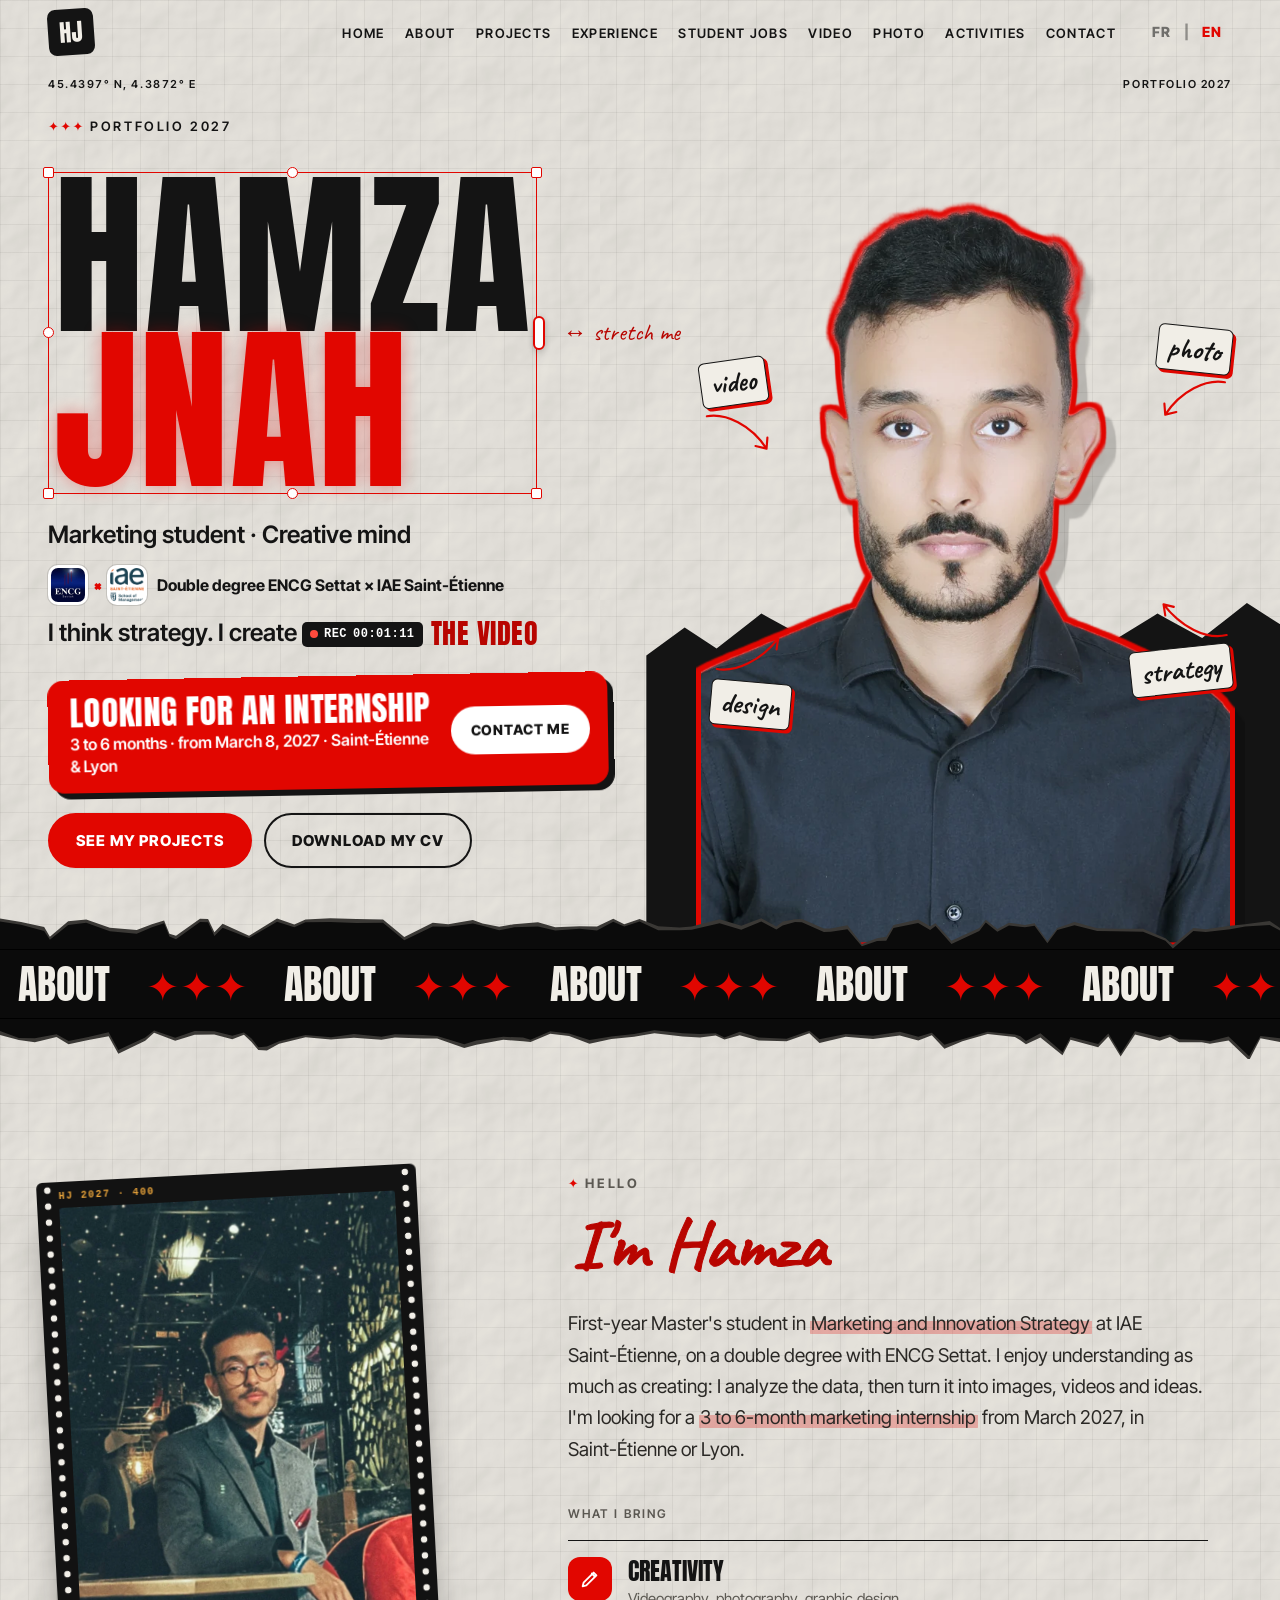
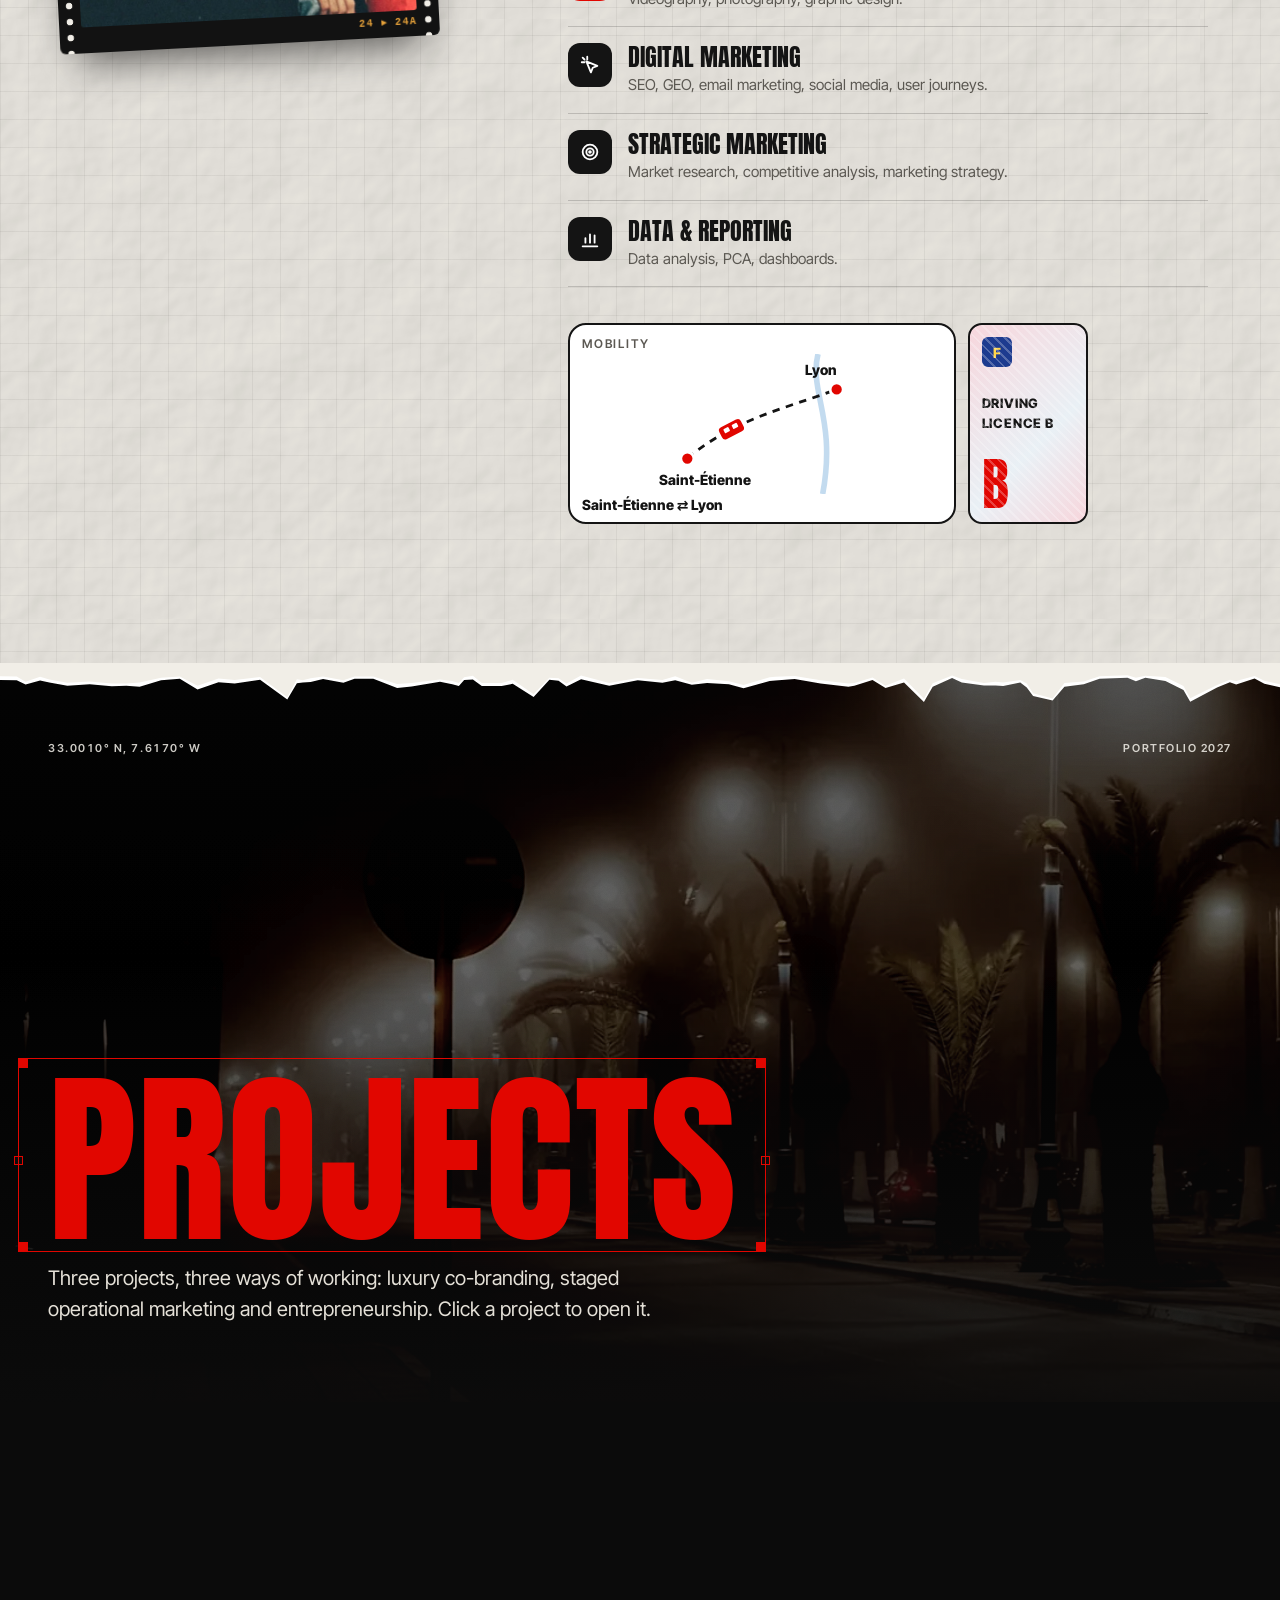
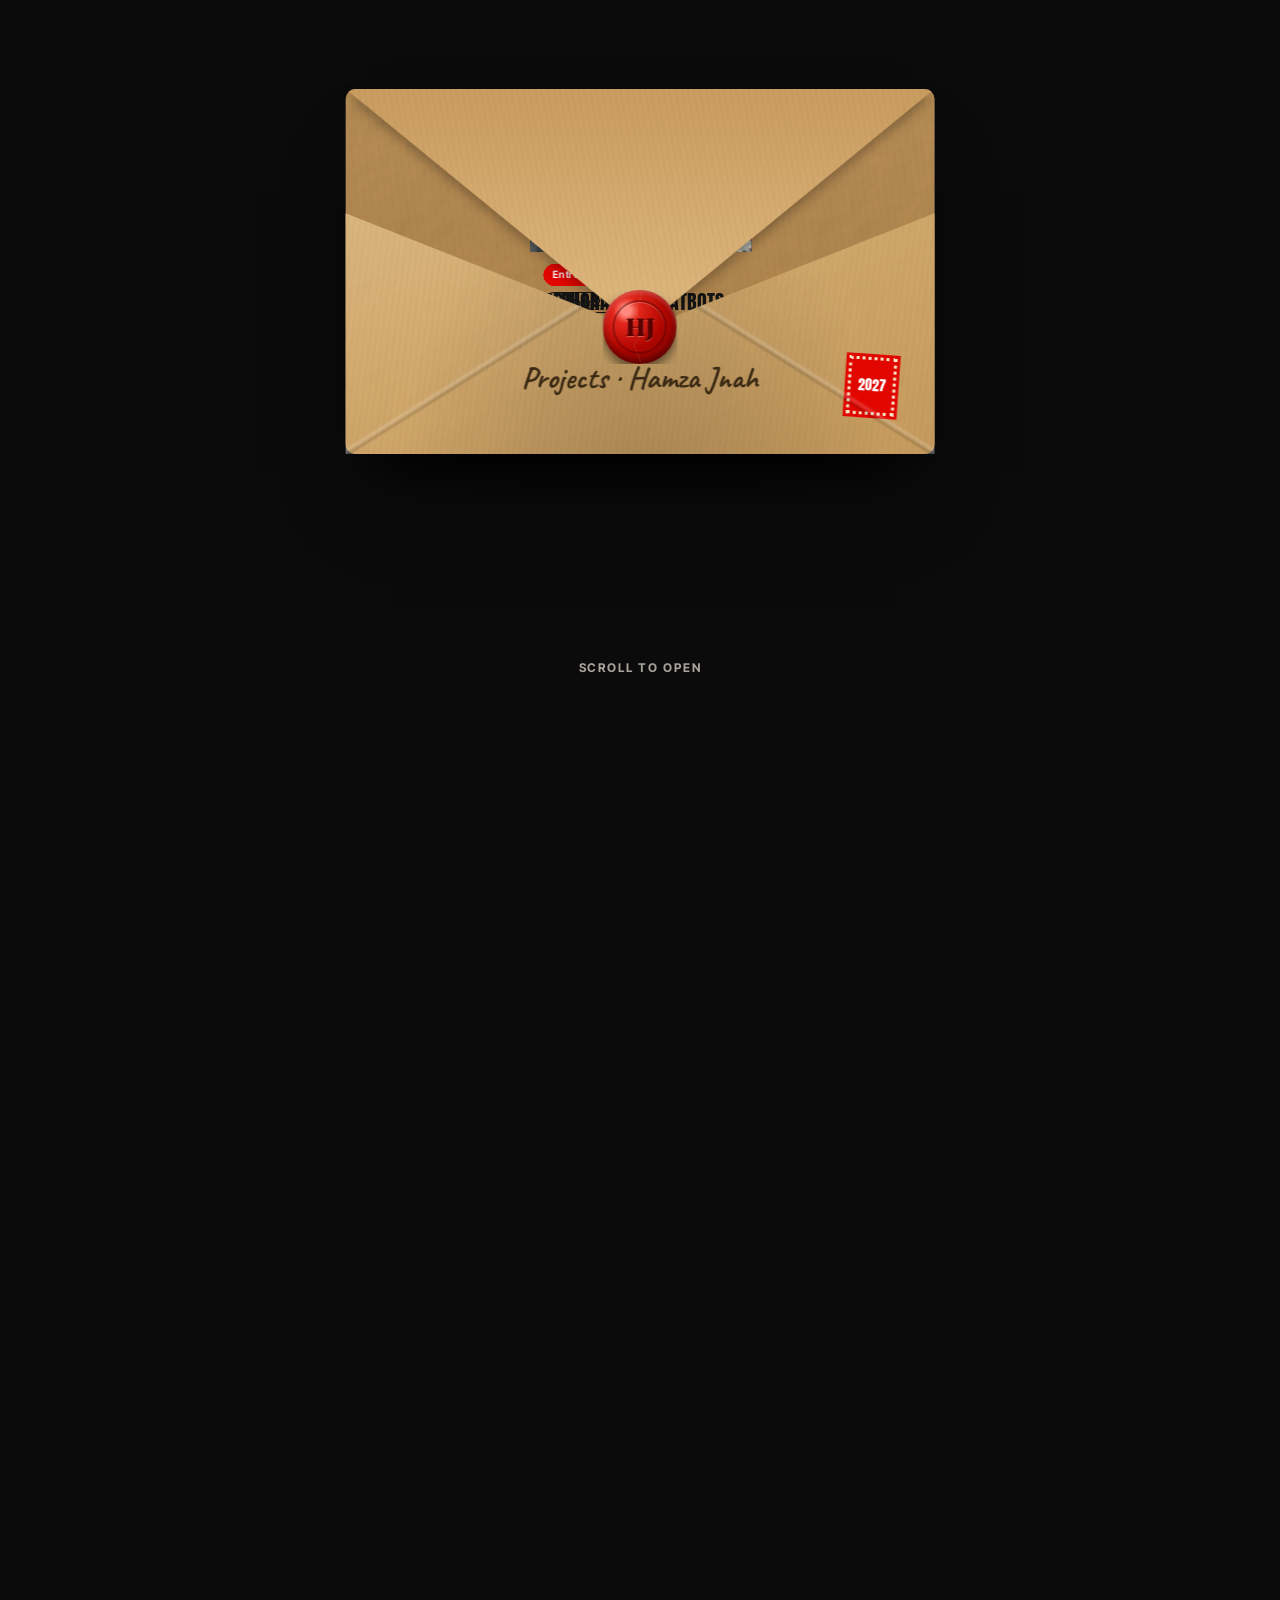
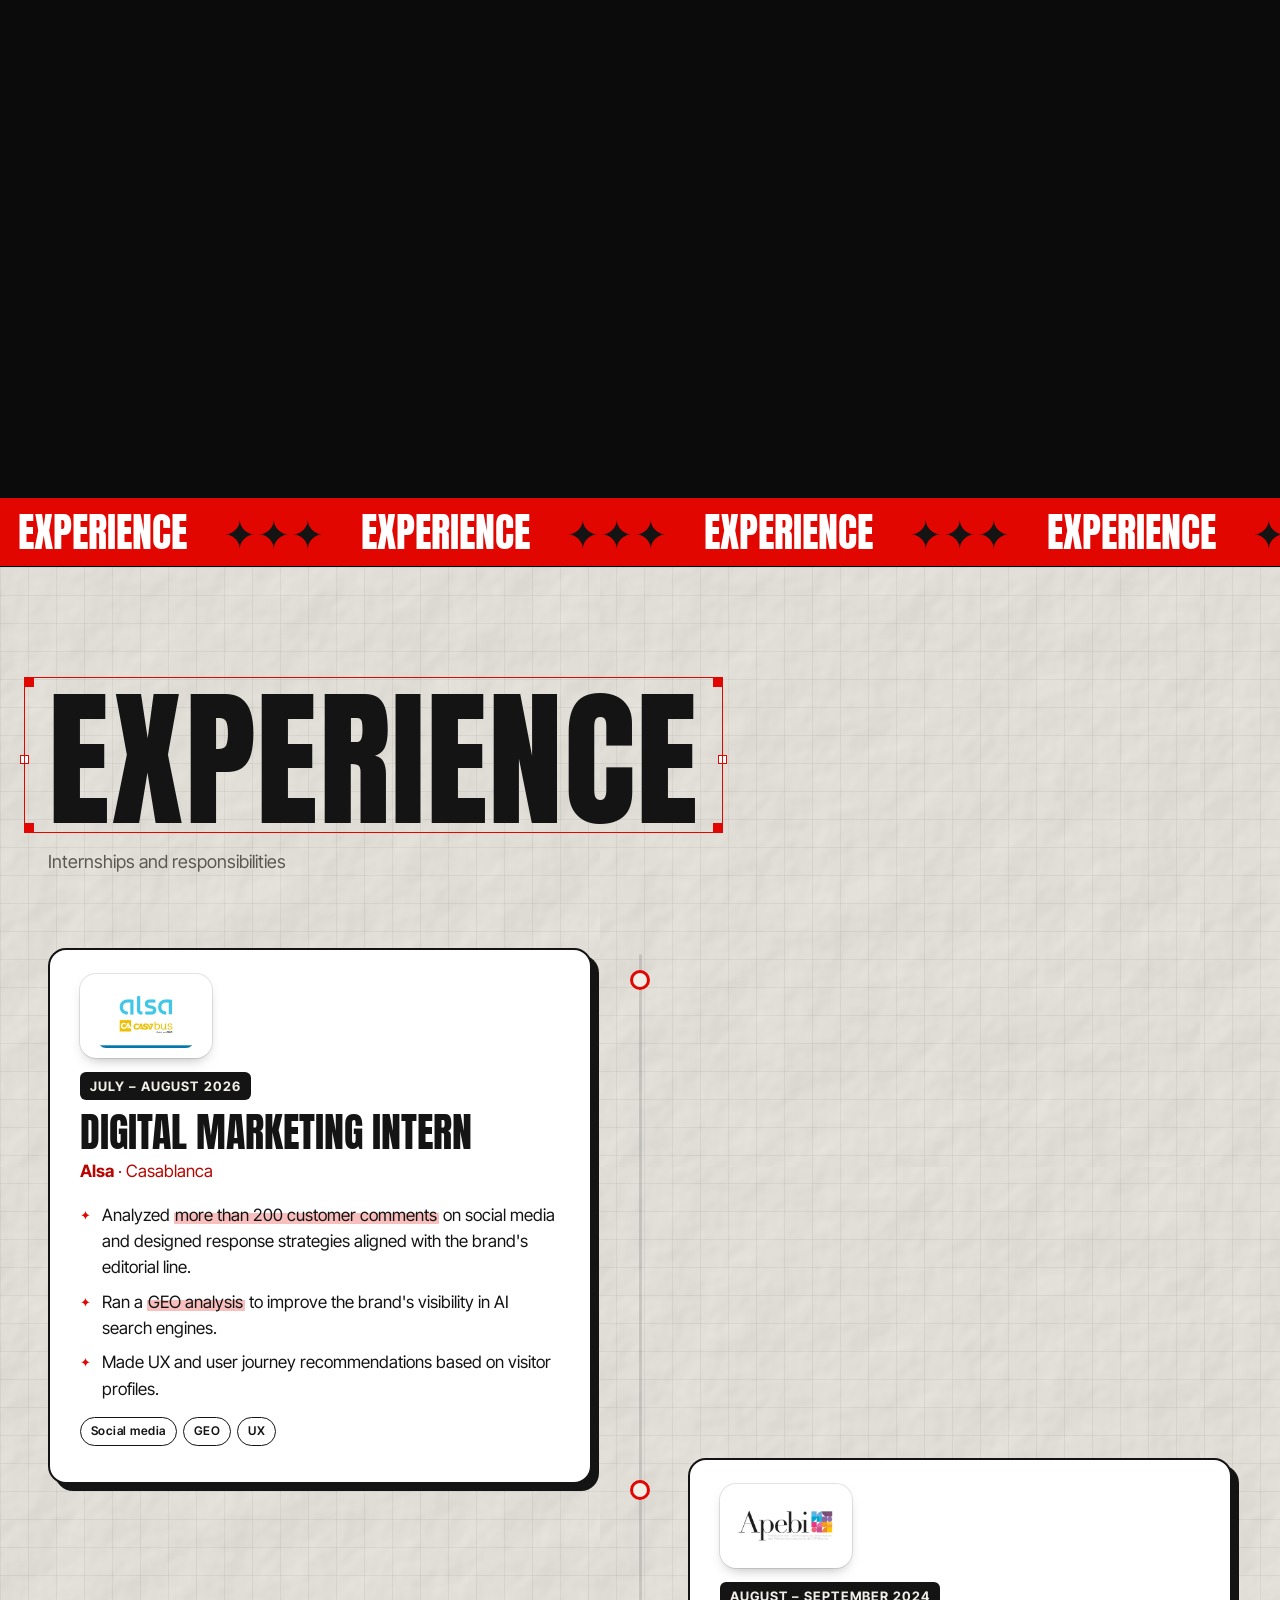
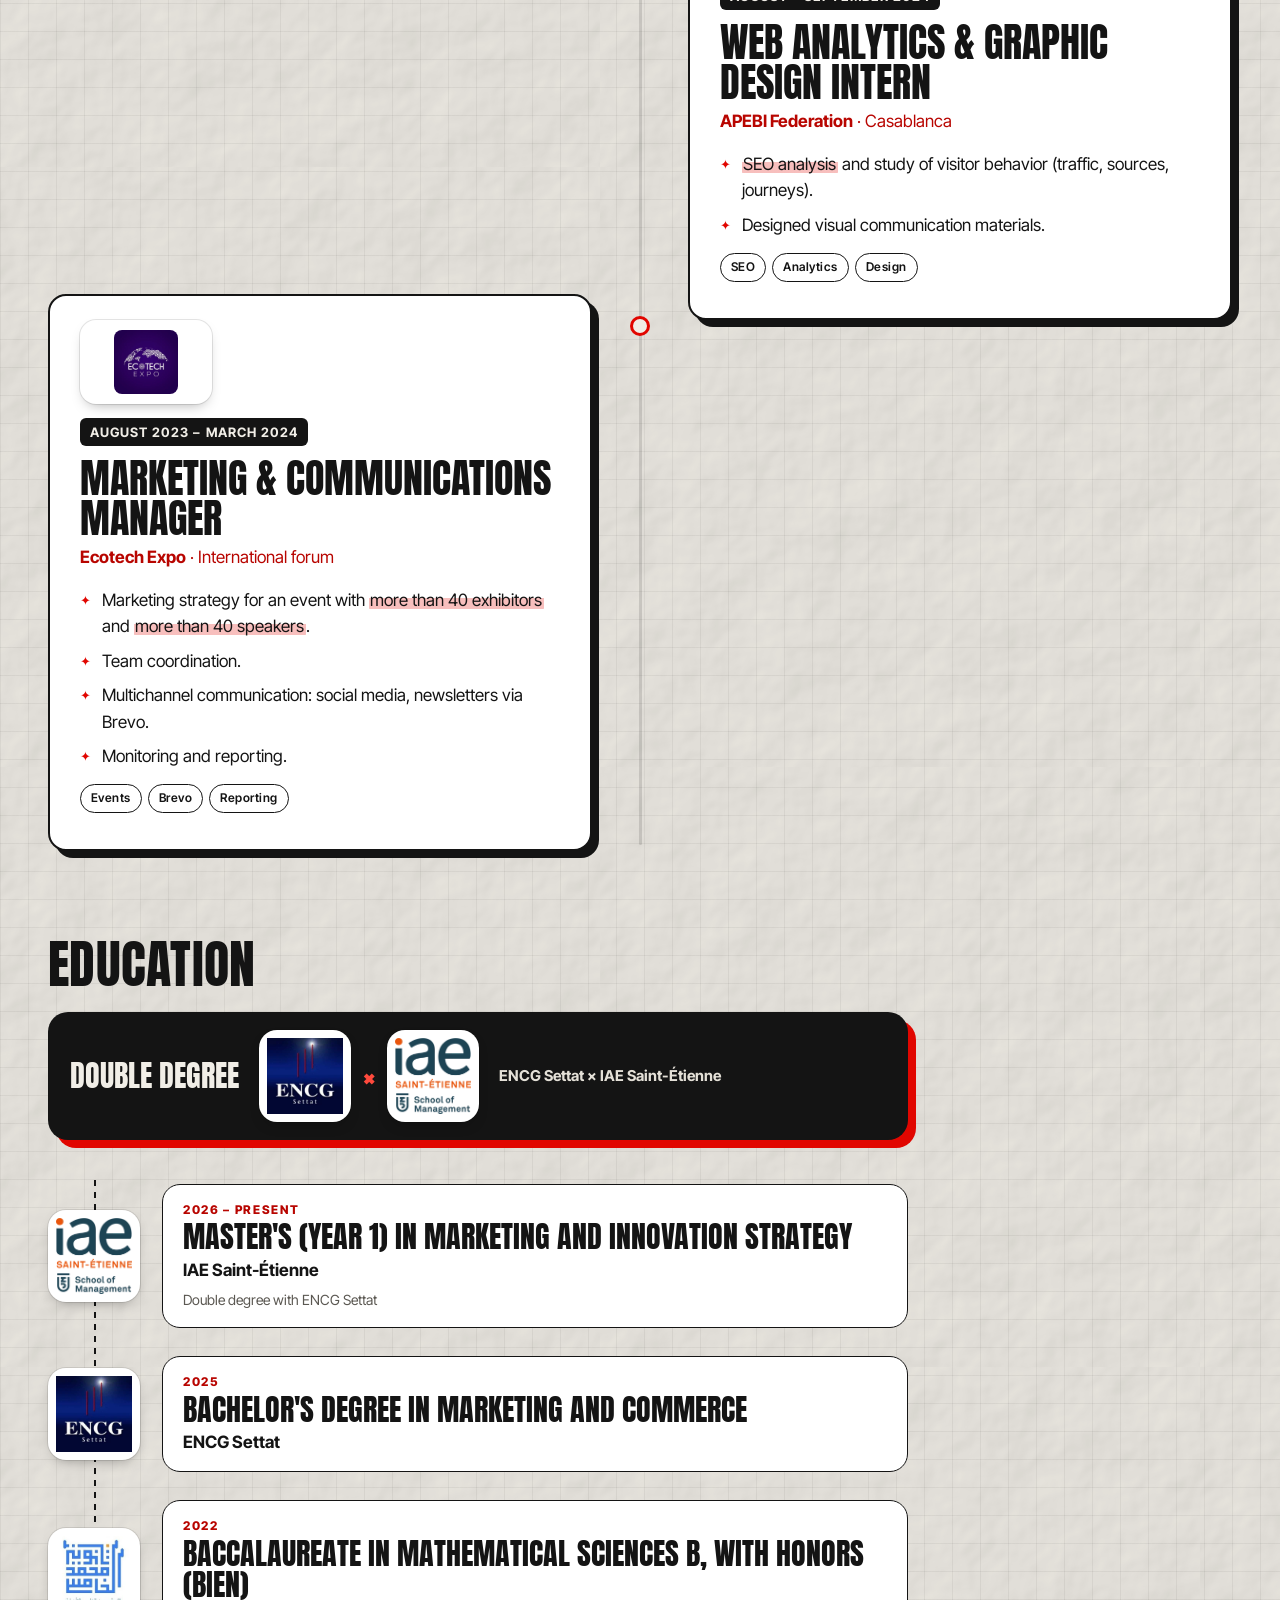
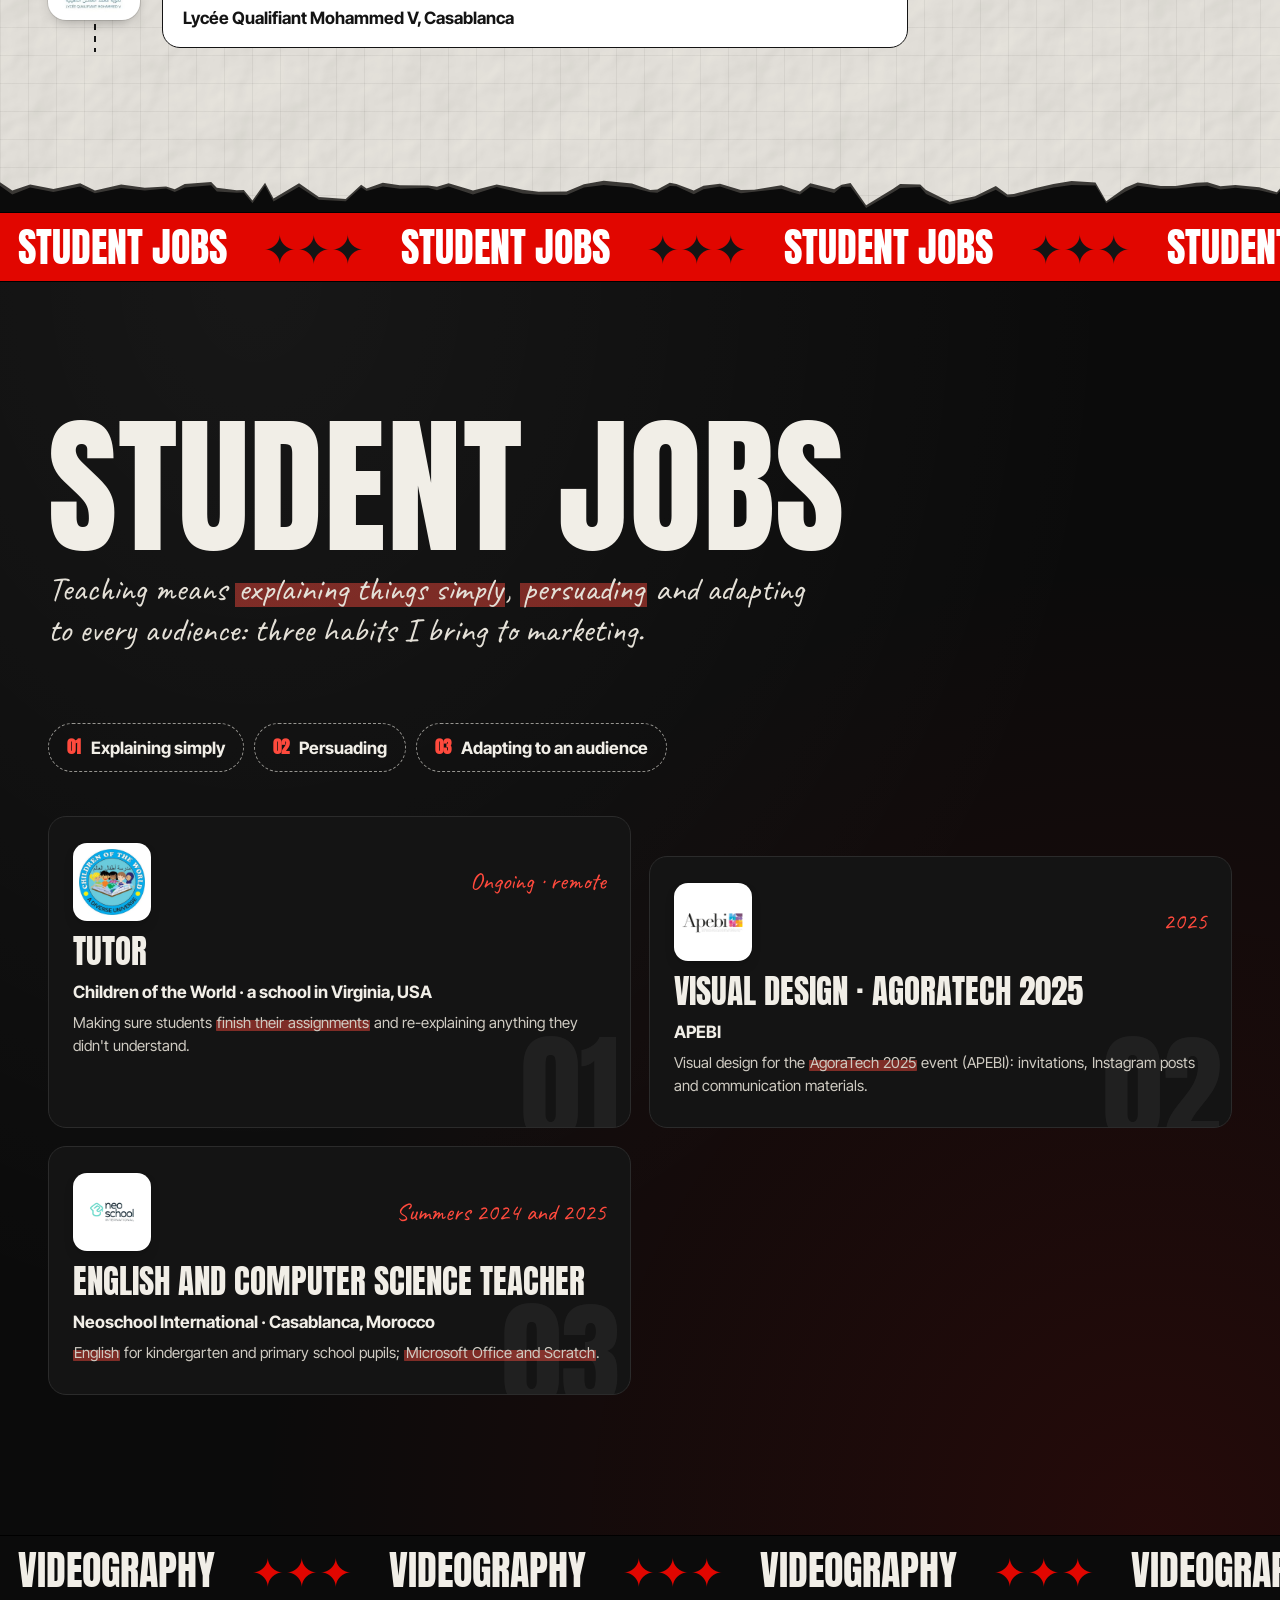
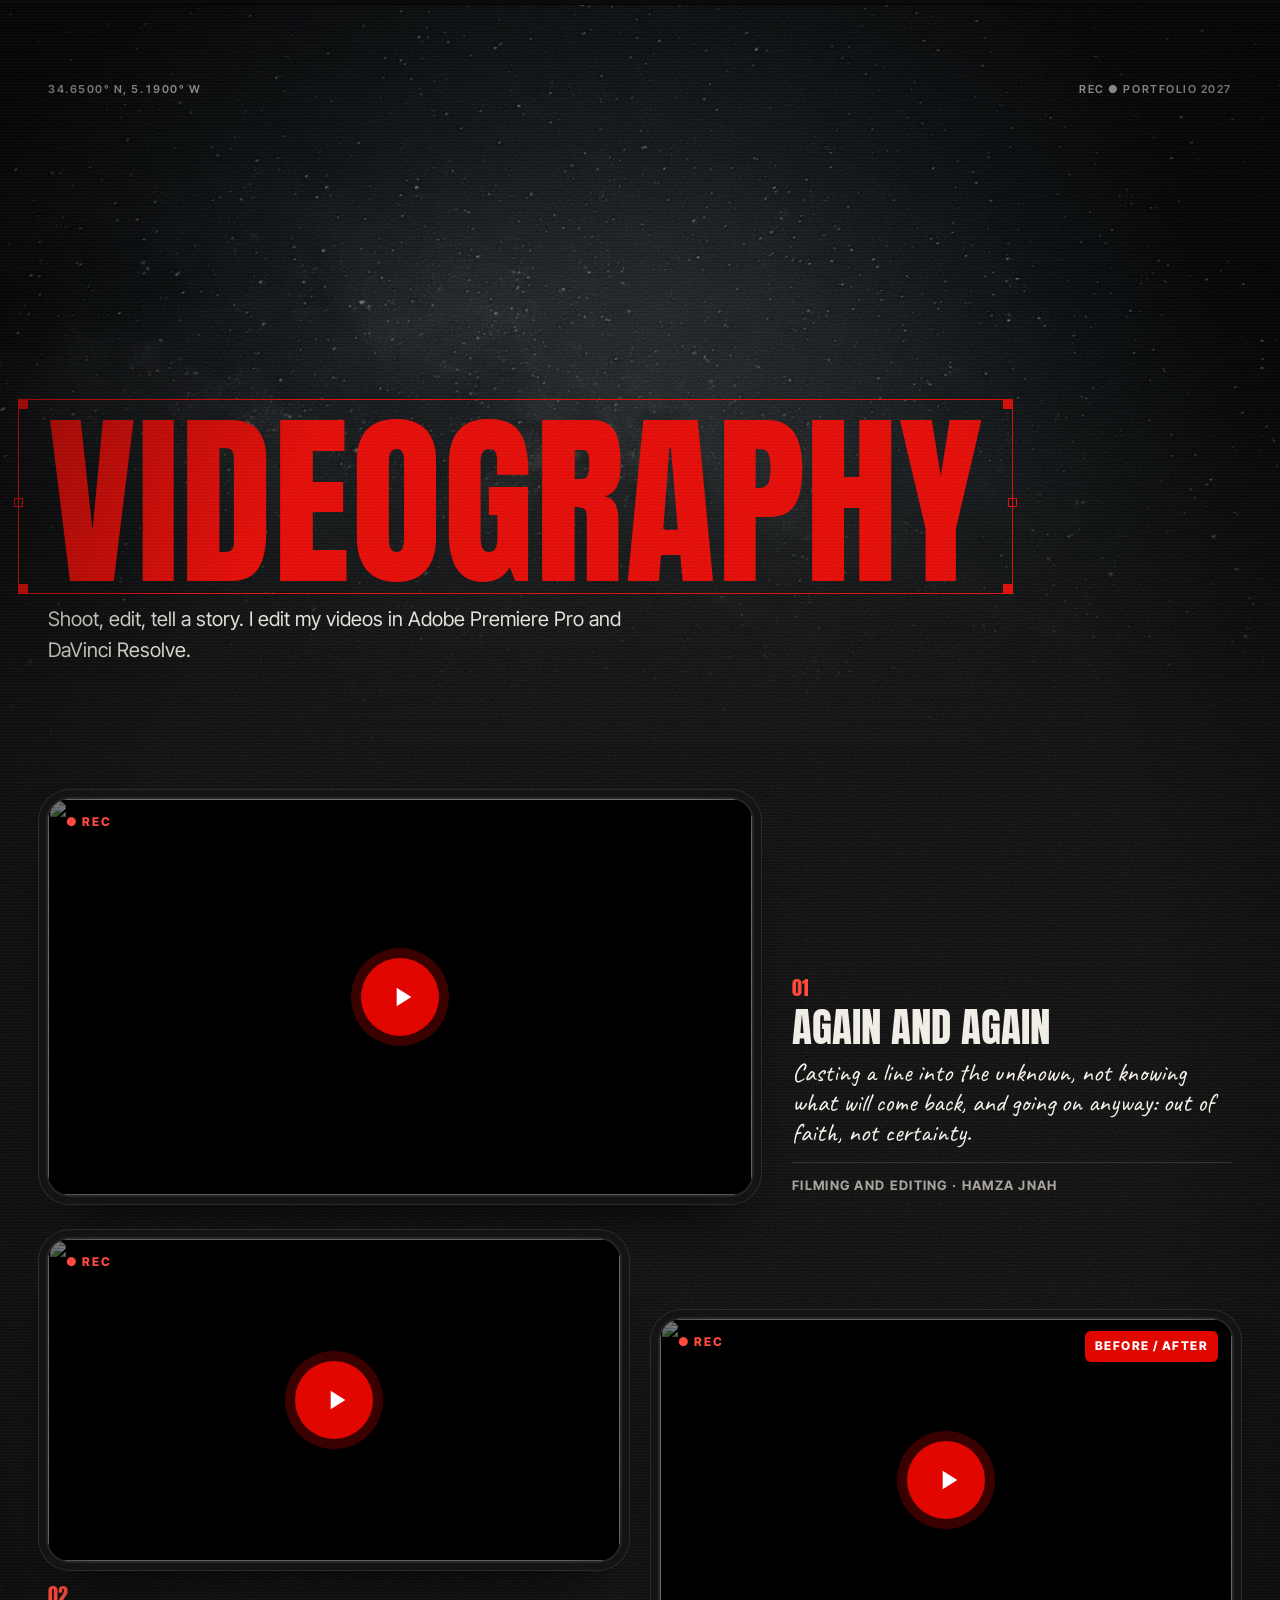
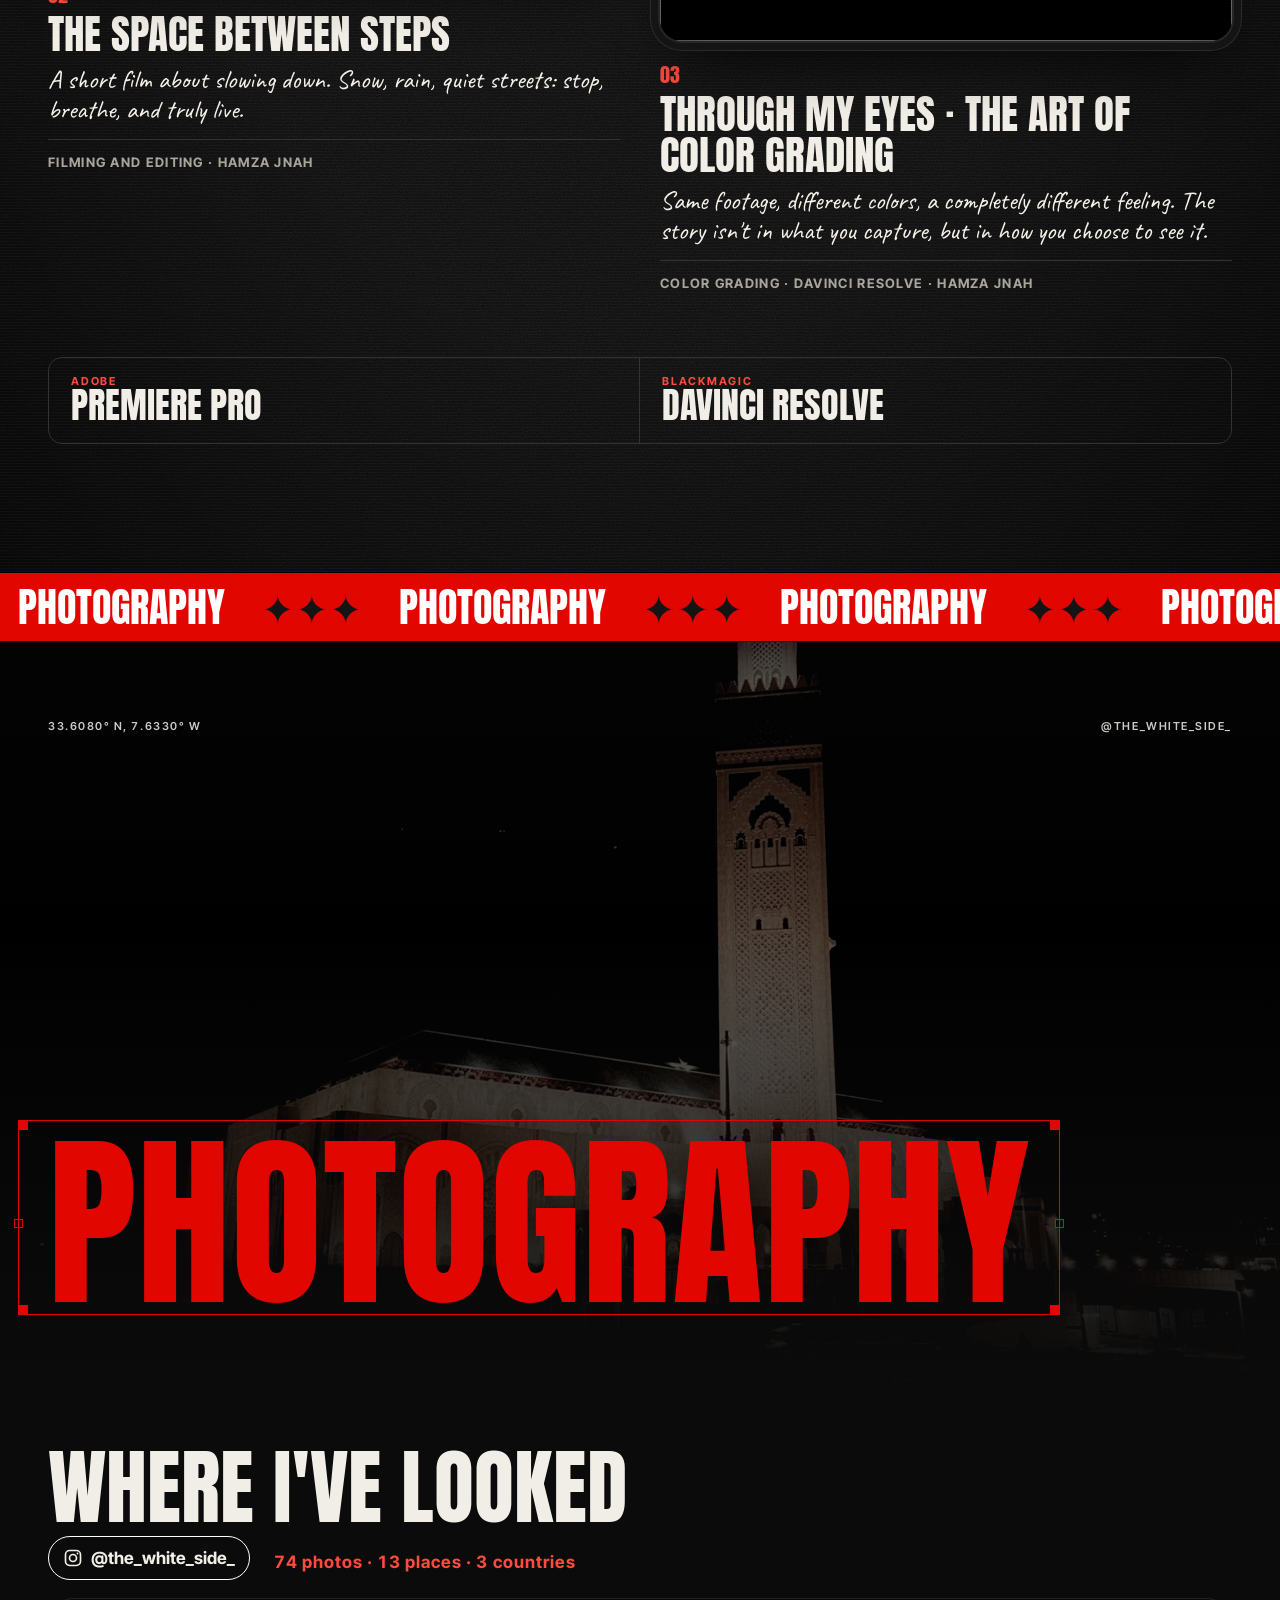
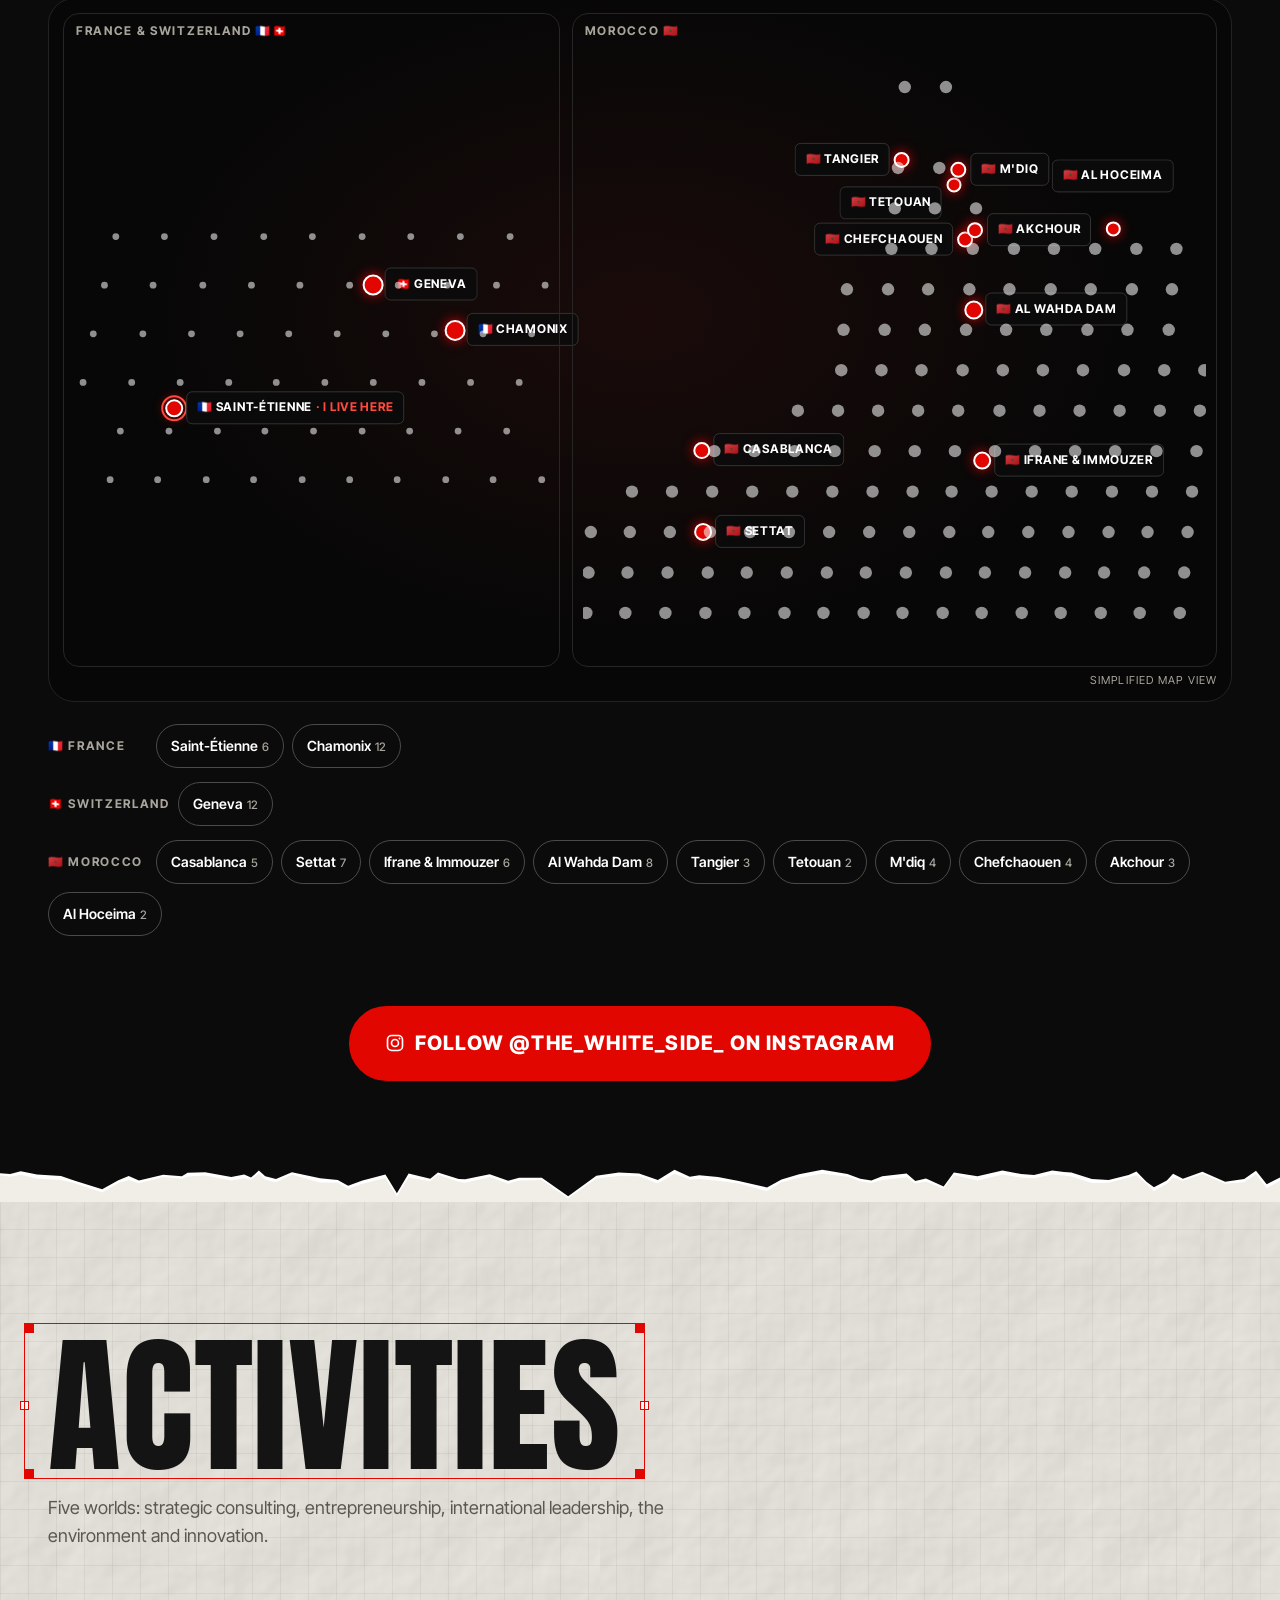
==== commit 689b4b6b: "Photographie : la molette ne bloque plus jamais le défilement - Le globe n'intercepte plus la molett" ====
--- a/index.html
+++ b/index.html
@@ -326,6 +326,7 @@
             <p class="globe-hint" data-i18n="photo.hint">Faites tourner le globe, puis choisissez une région.</p>
             <button class="globe-back btn btn--small" id="globe-back" type="button" hidden data-i18n="photo.back">← Retour au globe</button>
             <div class="globe-peek" id="globe-peek" hidden></div>
+            <div class="globe-zoom" id="globe-zoom" hidden><button type="button" data-zoom="in" aria-label="Zoom +">+</button><button type="button" data-zoom="out" aria-label="Zoom −">−</button></div>
             <div class="spin-hint choose" id="spin-hint">
               <div class="choose__head"><p class="choose__title" data-i18n="photo.choose_title">Choisis une destination</p><p class="choose__sub" data-i18n="photo.choose_sub">Clique sur un lieu pour voir ses photos</p></div>
               <div class="choose__tags" id="choose-tags"></div>
--- a/assets/css/style.css
+++ b/assets/css/style.css
@@ -2061,3 +2061,9 @@
 html.js:not(.reduce) .globe-labels.is-choose .gl-place.is-pulse .gl-place__dot::after { content: ''; position: absolute; inset: -6px; border-radius: 50%; border: 2px solid var(--red-bright); animation: homePulse 1.1s ease-out infinite; }
 .globe-labels.is-choose .gl-place.is-pulse { z-index: 5; }
 .globe-view.is-choosing .globe-hint { display: none; }
+/* Globe : boutons de zoom discrets (la molette fait défiler la page) */
+.globe-zoom { position: absolute; right: 12px; top: 50%; transform: translateY(-50%); z-index: 6; display: flex; flex-direction: column; gap: 6px; }
+.globe-zoom button { width: 38px; height: 38px; border-radius: 10px; border: 1px solid rgba(255,255,255,.3); background: rgba(11,11,11,.7); color: #fff; font-size: 20px; line-height: 1; display: grid; place-items: center; transition: background .2s, border-color .2s; }
+.globe-zoom button:hover { background: var(--red); border-color: var(--red); }
+.globe-view:not(.globe-ready) .globe-zoom, .globe-view.is-flat .globe-zoom { display: none; }
+@media (max-width: 600px) { .globe-zoom { top: auto; bottom: 64px; transform: none; } }
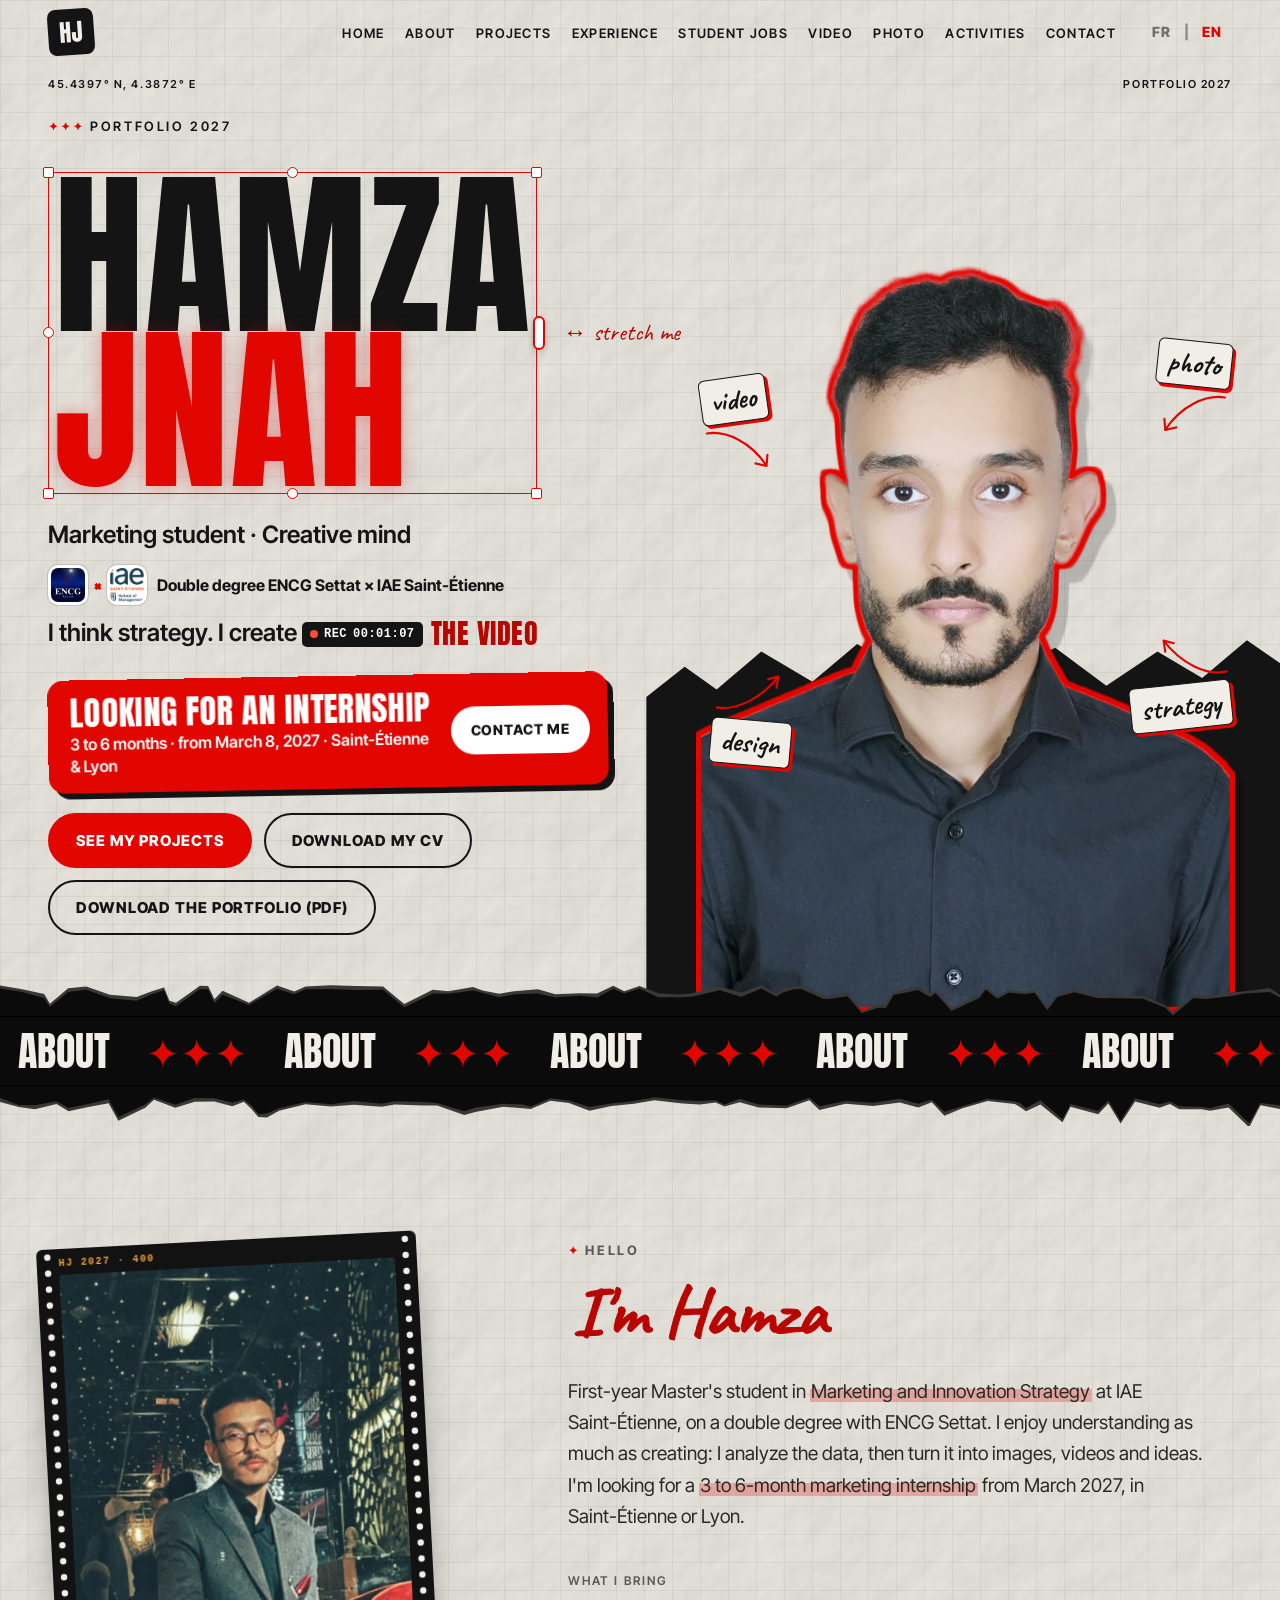
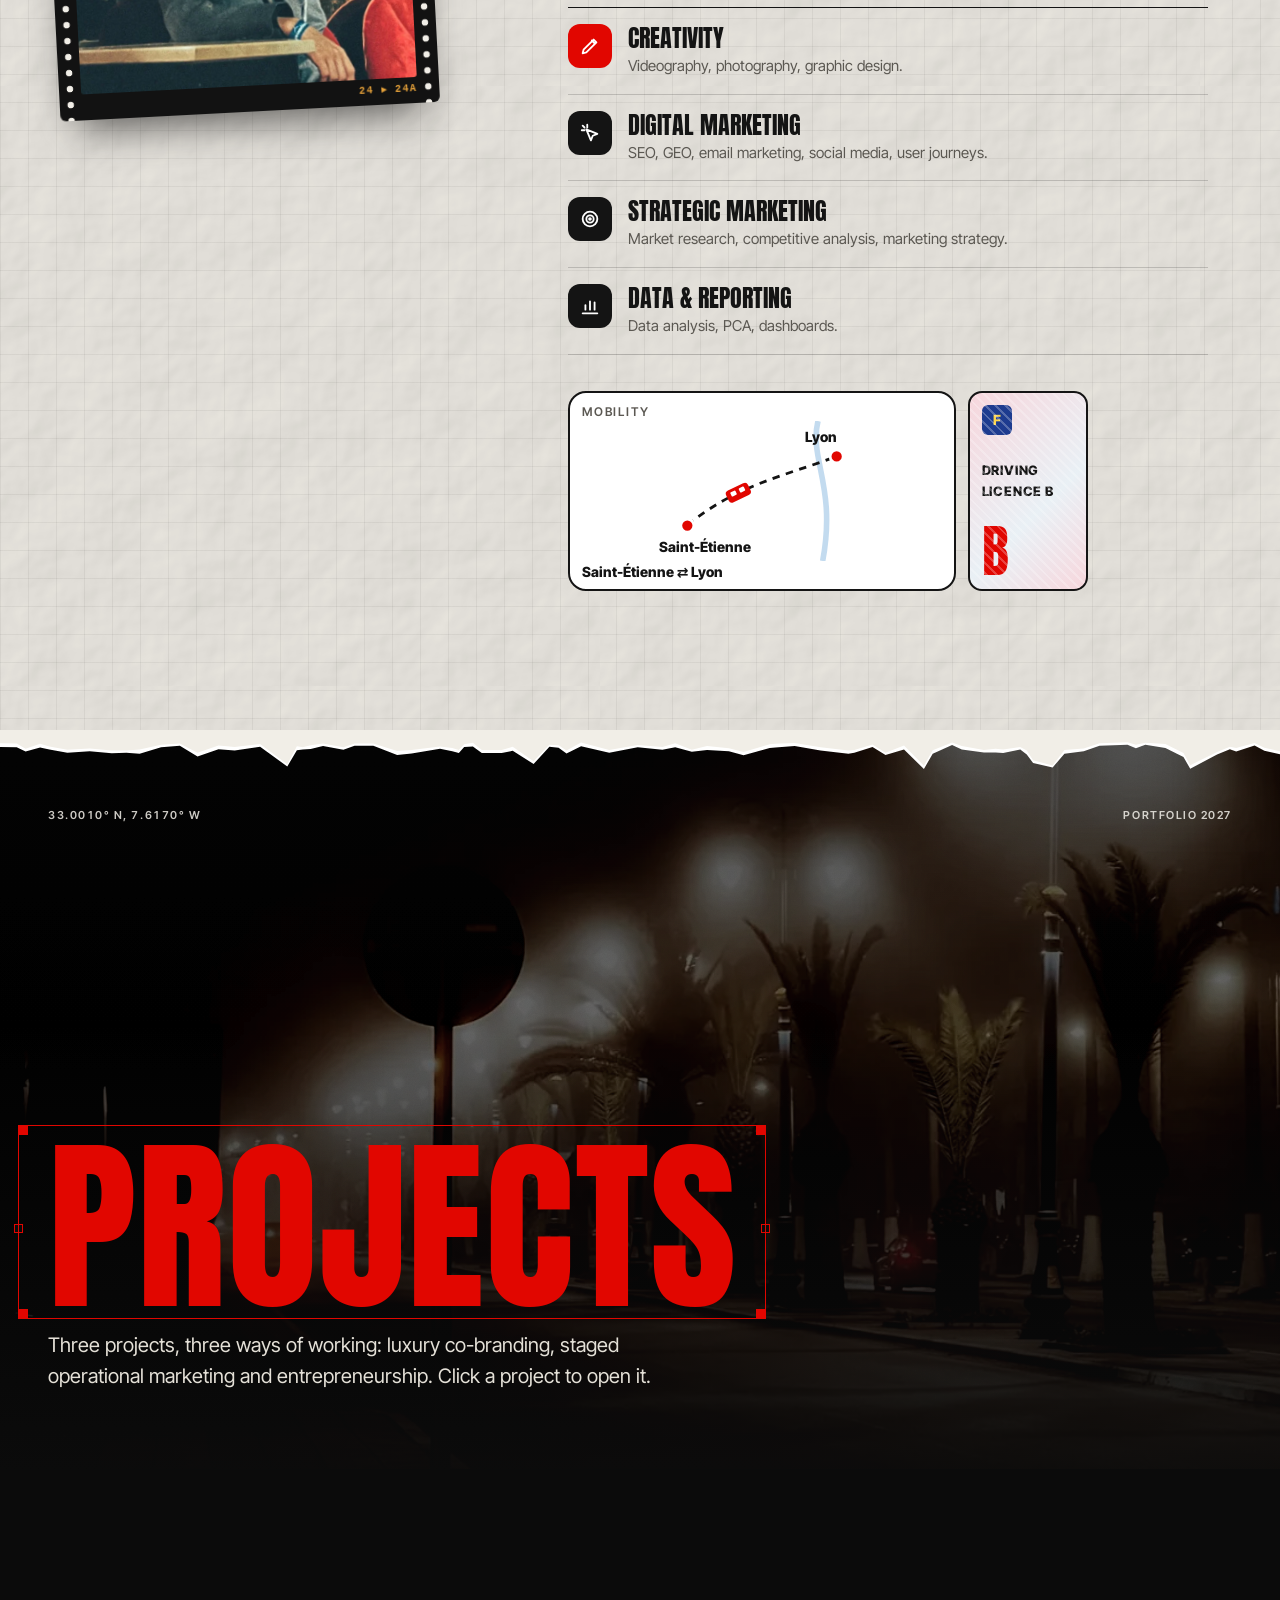
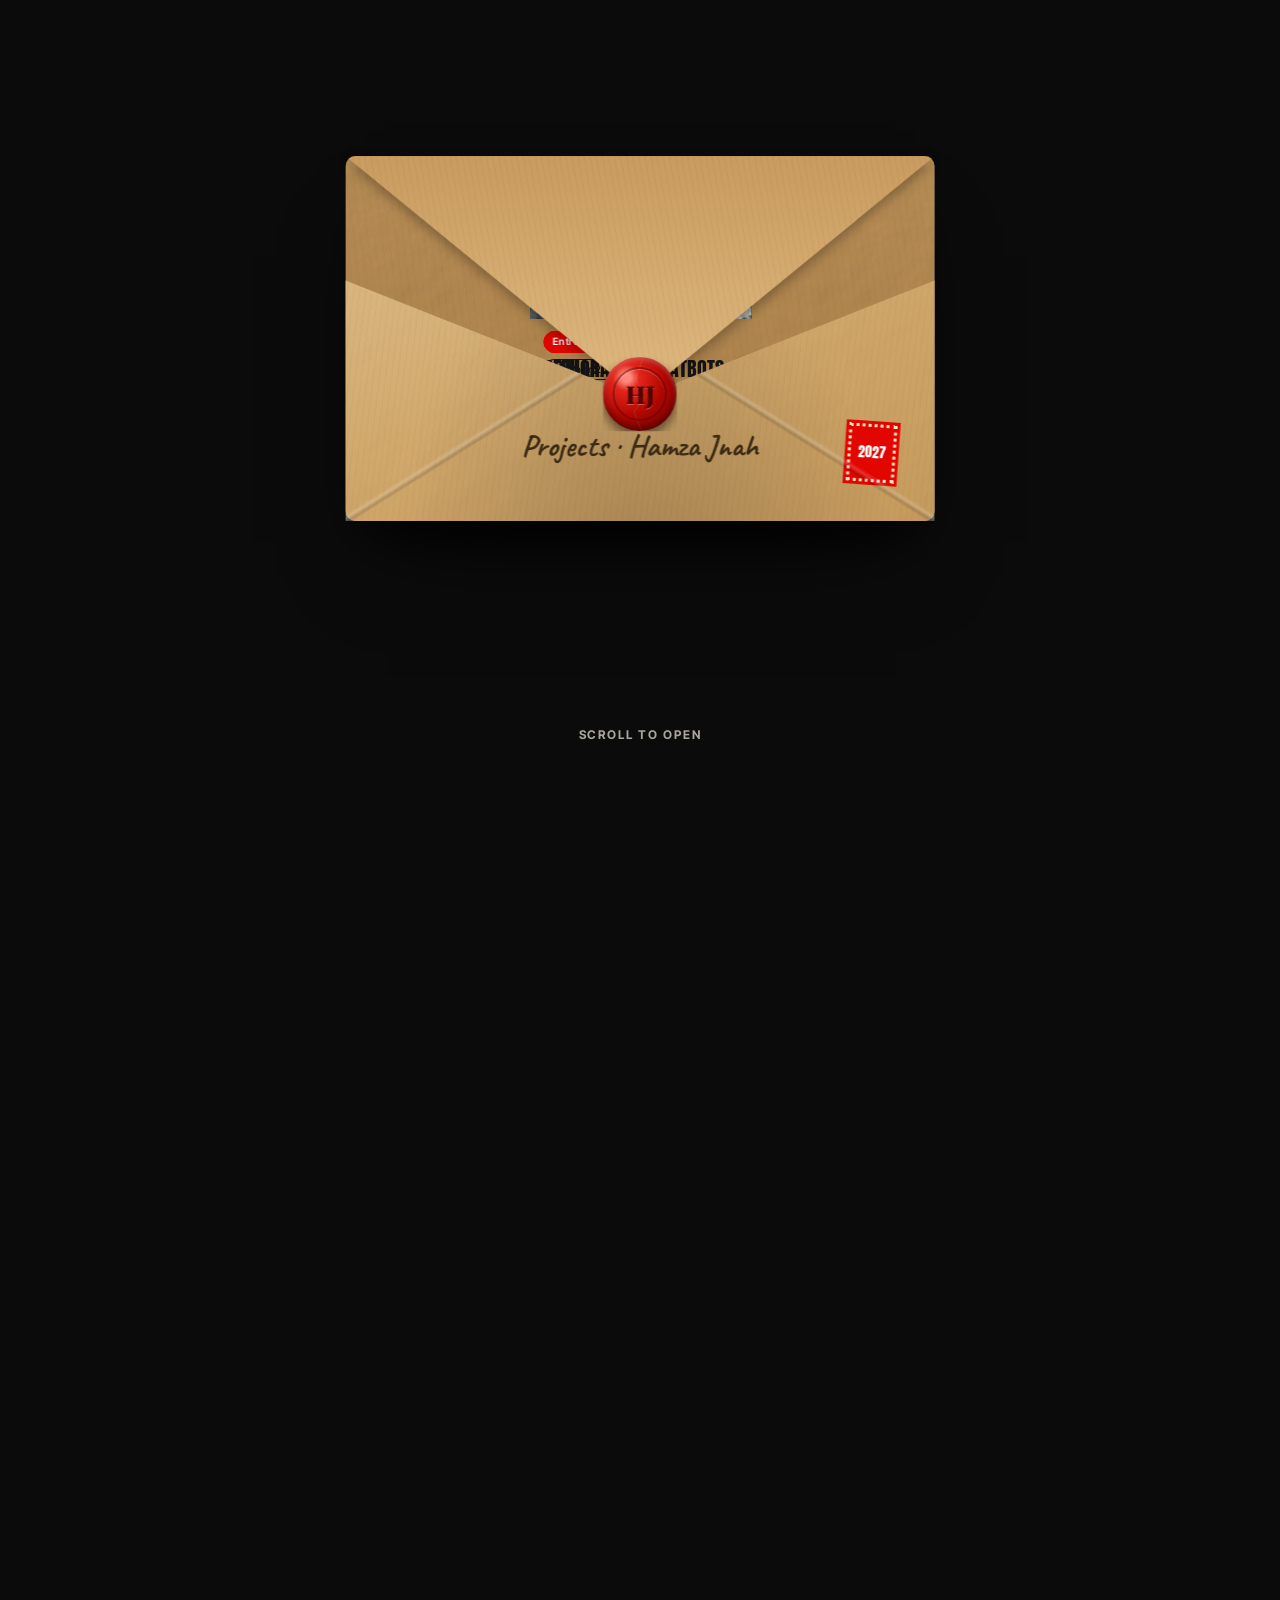
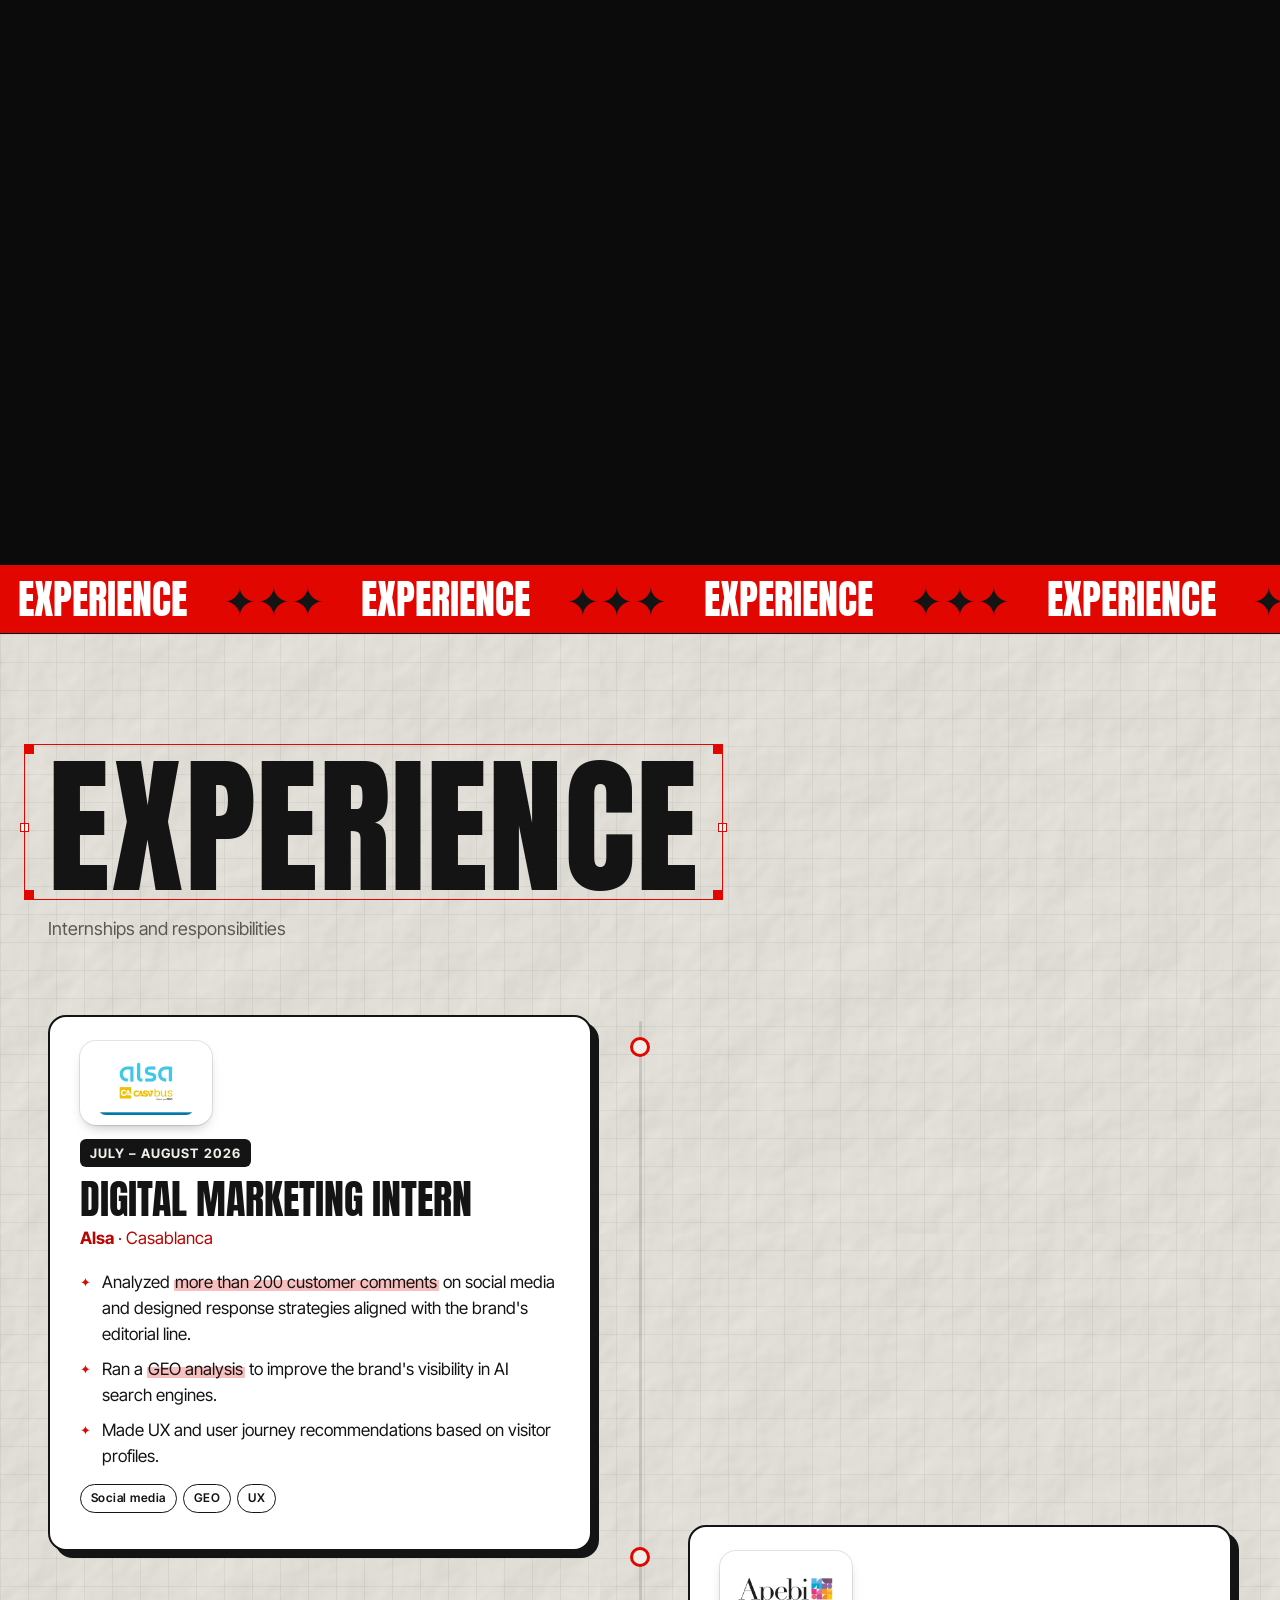
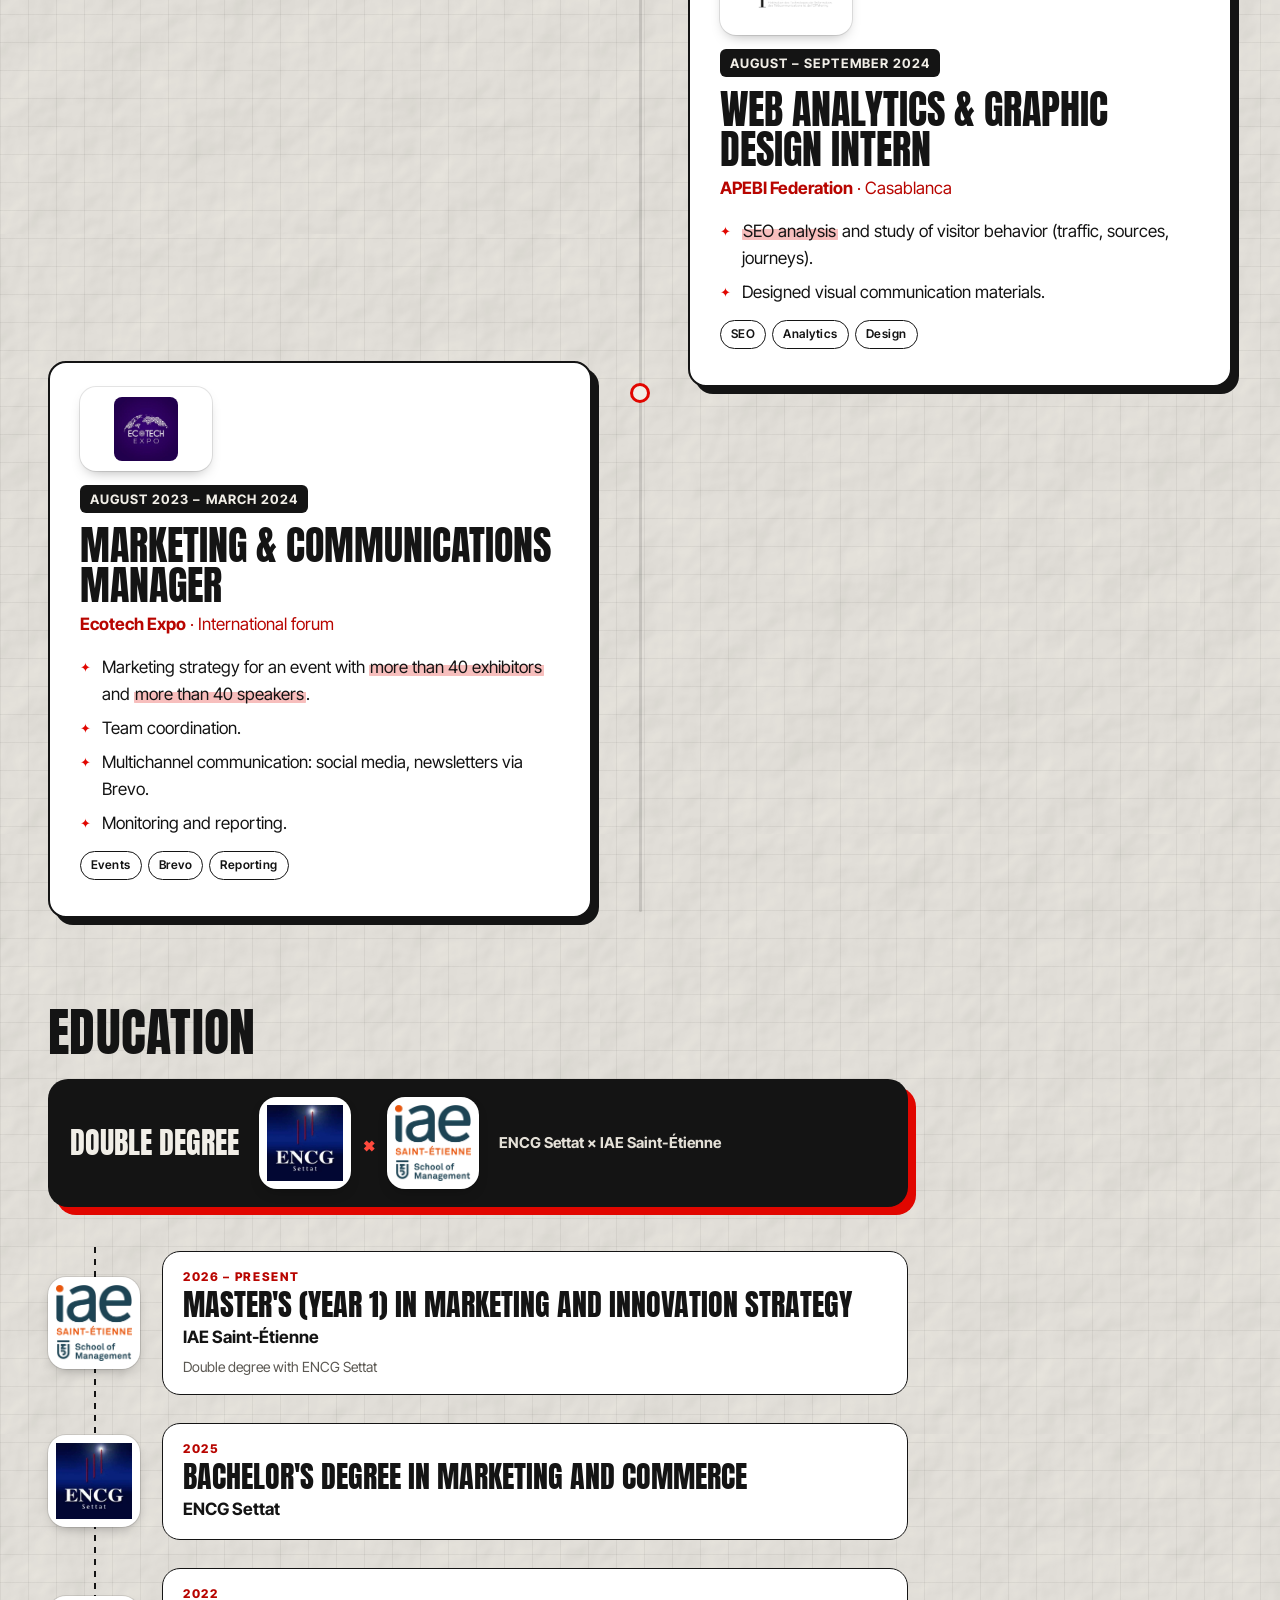
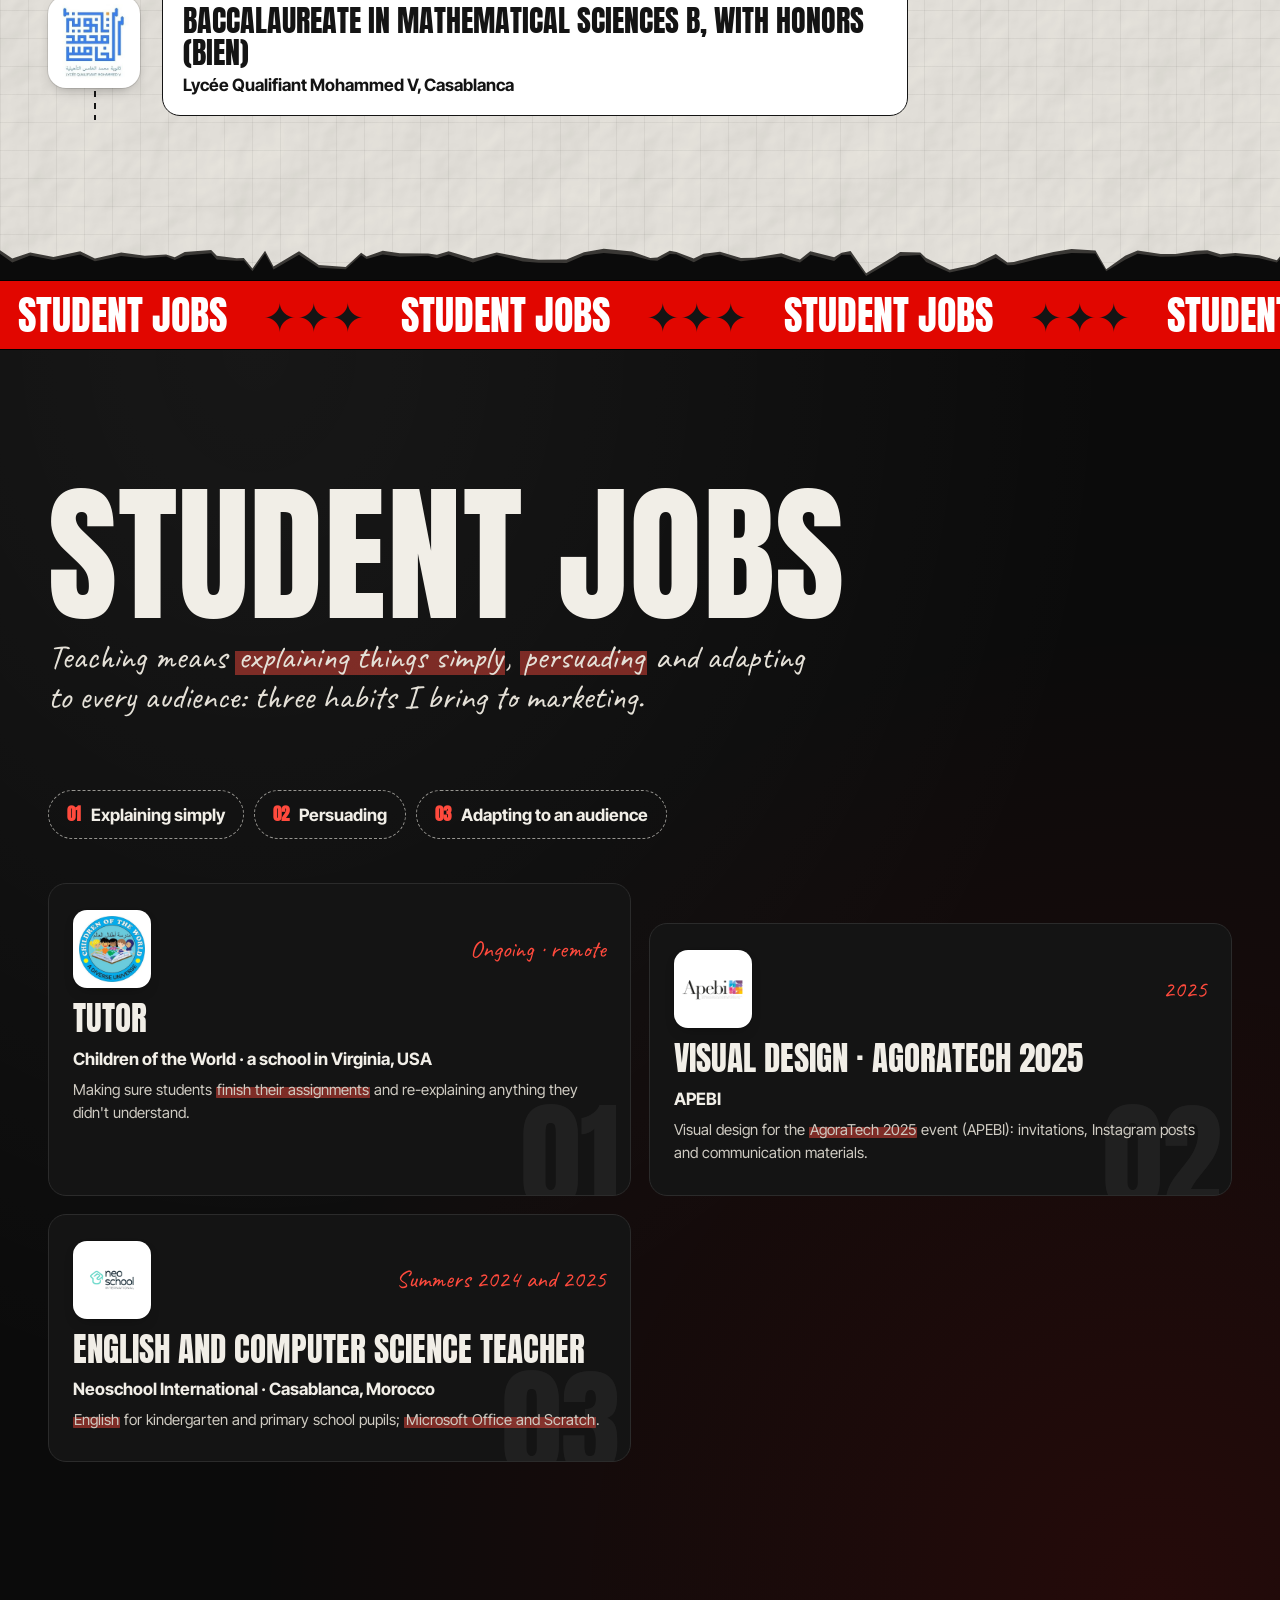
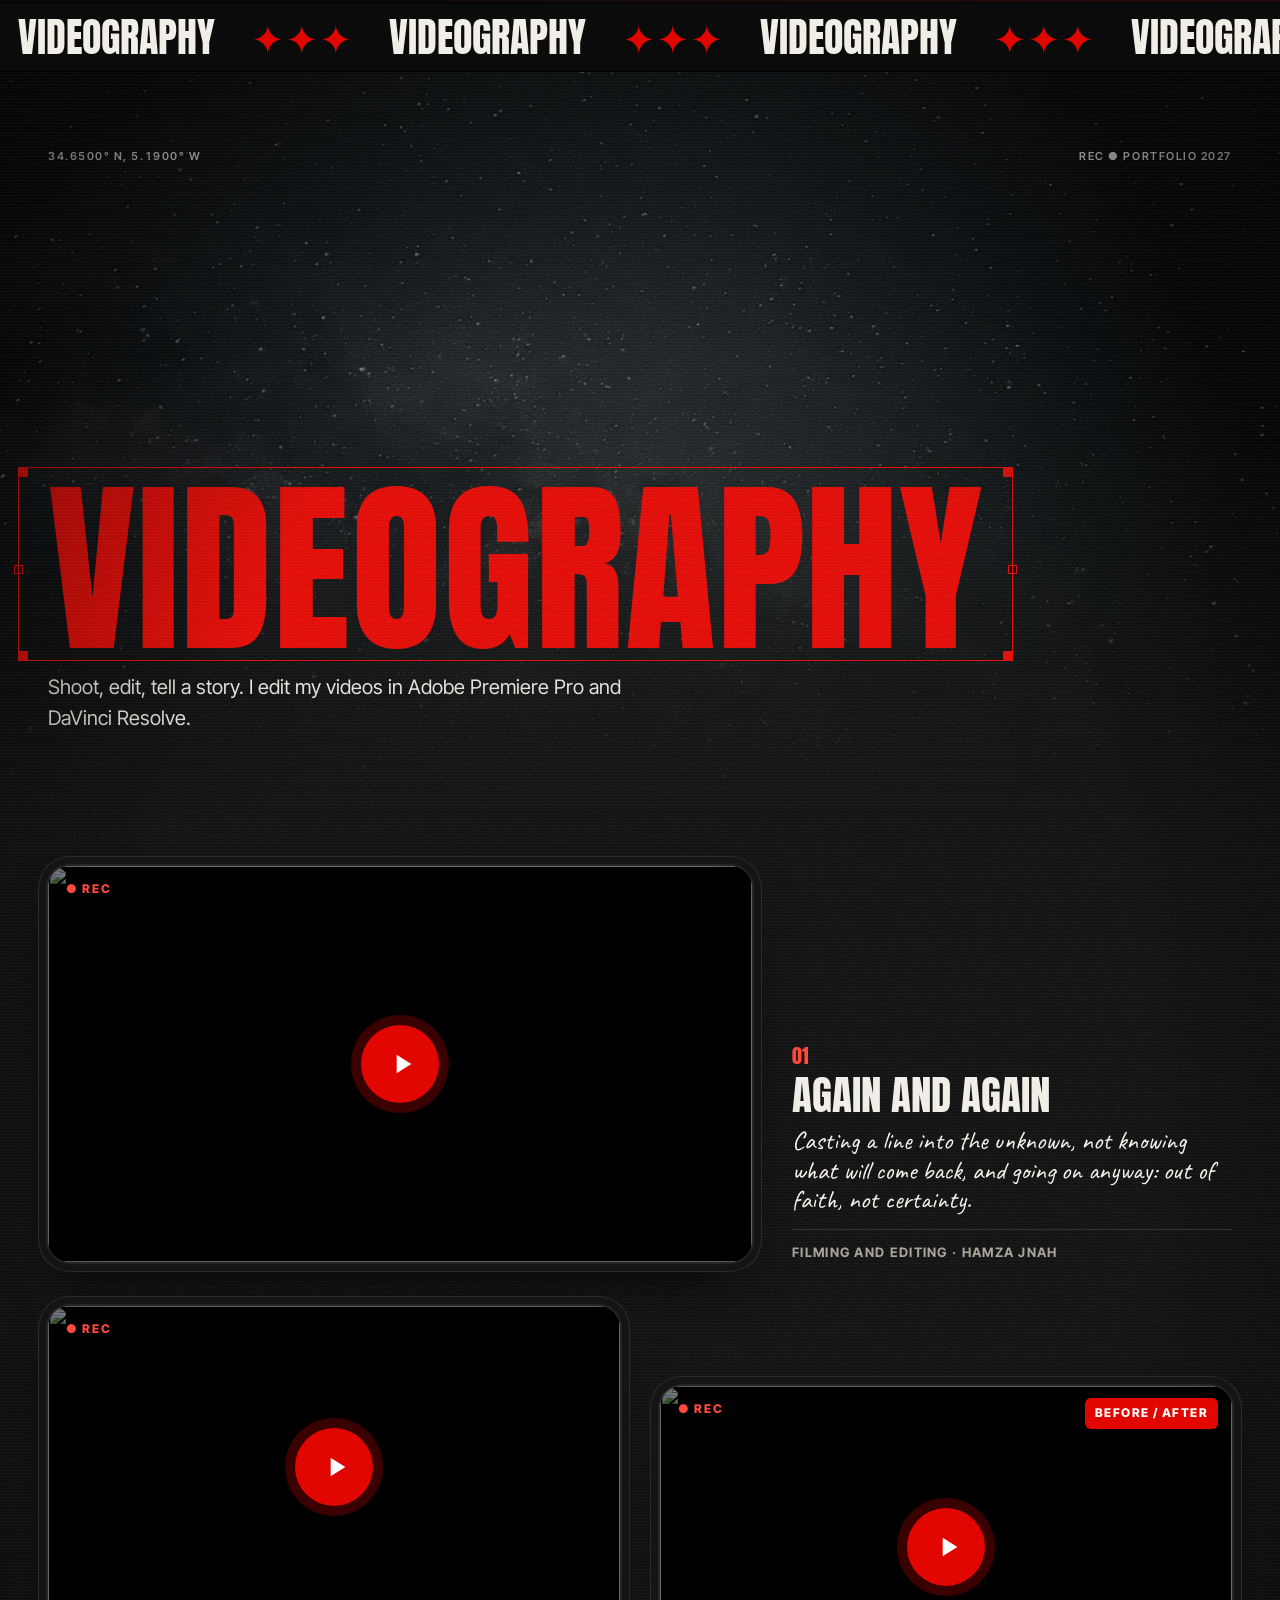
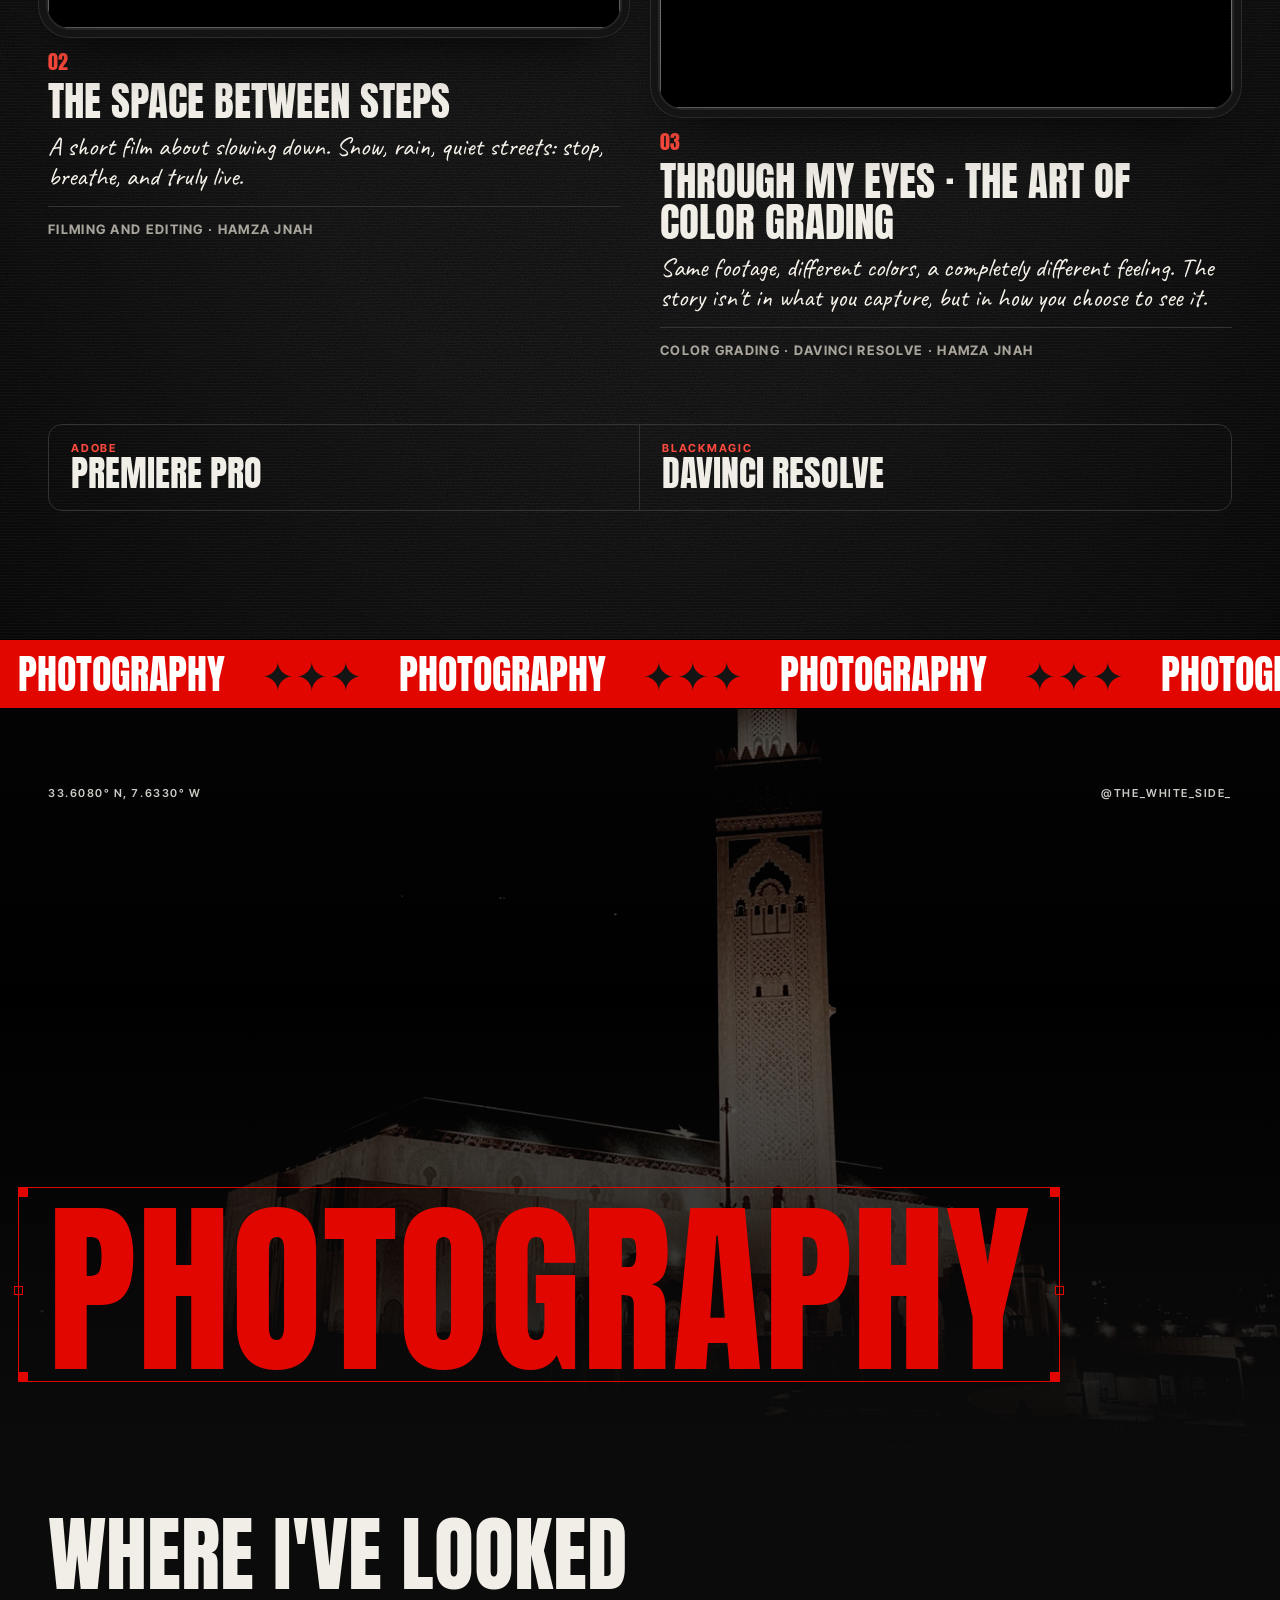
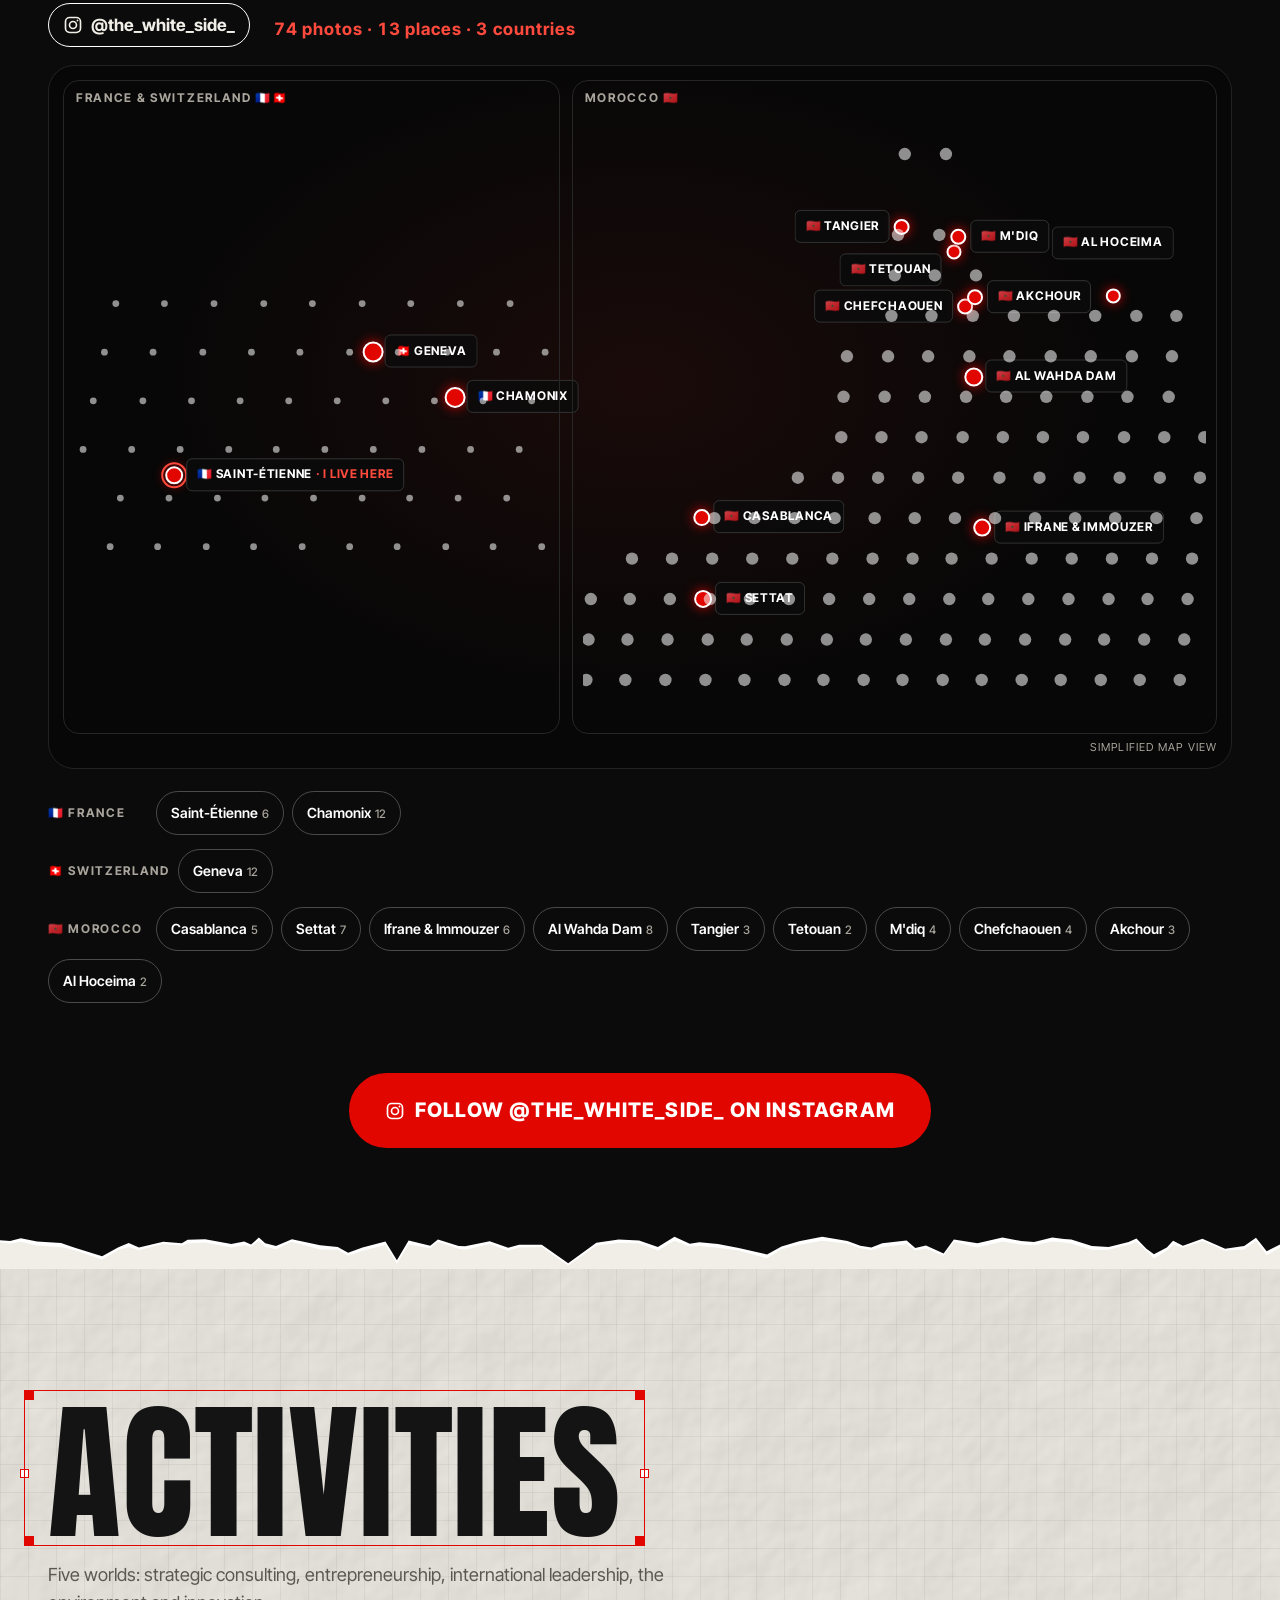
==== commit a5d87f8a: "Portfolio PDF à envoyer aux recruteurs (FR et EN) + bouton de téléchargement - pdf/portfolio.html (g" ====
--- a/index.html
+++ b/index.html
@@ -149,6 +149,7 @@
           <div class="hero__cta">
             <a class="btn btn--red" href="#projets" data-i18n="hero.cta_projects">Voir mes projets</a>
             <a class="btn btn--outline" href="assets/docs/cv-hamza-jnah.pdf" download data-i18n="hero.cta_cv">Télécharger mon CV</a>
+            <a class="btn btn--outline" href="assets/docs/portfolio-hamza-jnah.pdf" download data-i18n="hero.cta_portfolio" data-i18n-attr="href:hero.portfolio_href">Télécharger le portfolio (PDF)</a>
           </div>
         </div>
         <div class="hero__portrait" data-parallax="0.08">
